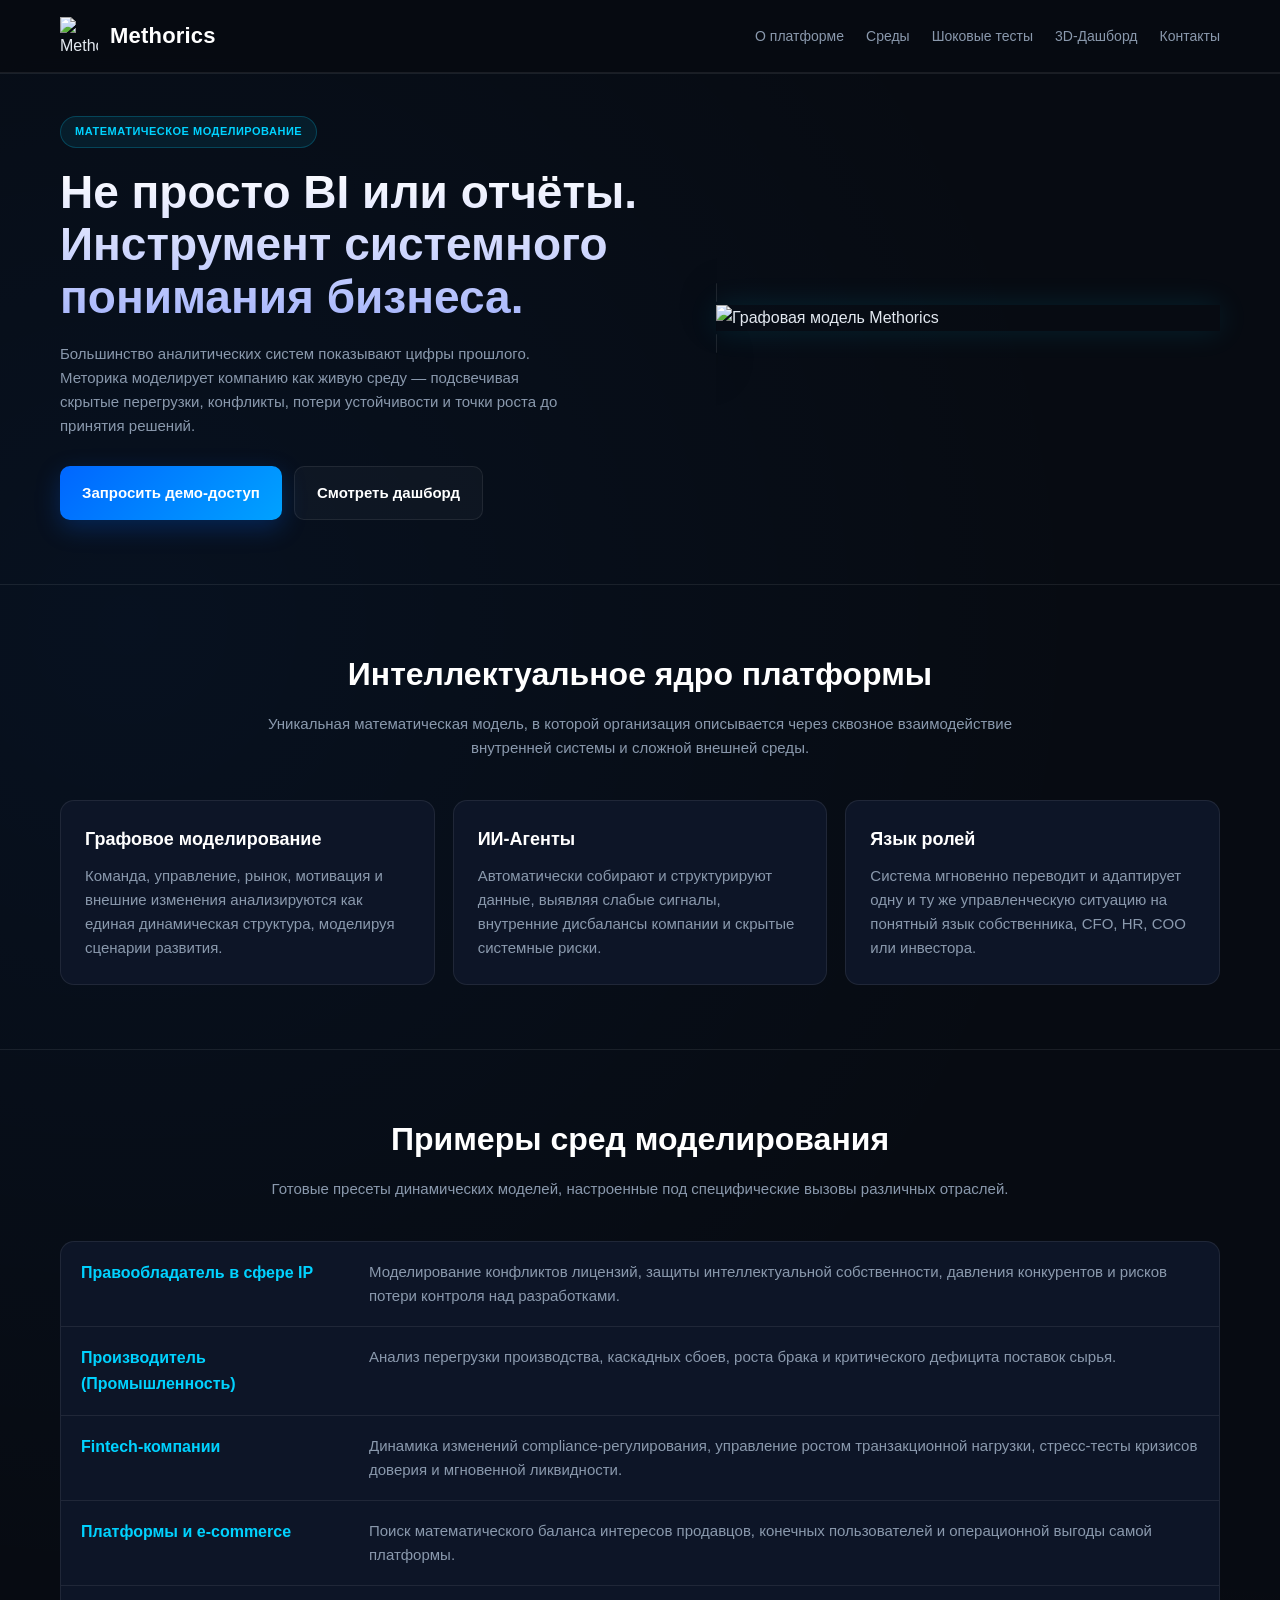
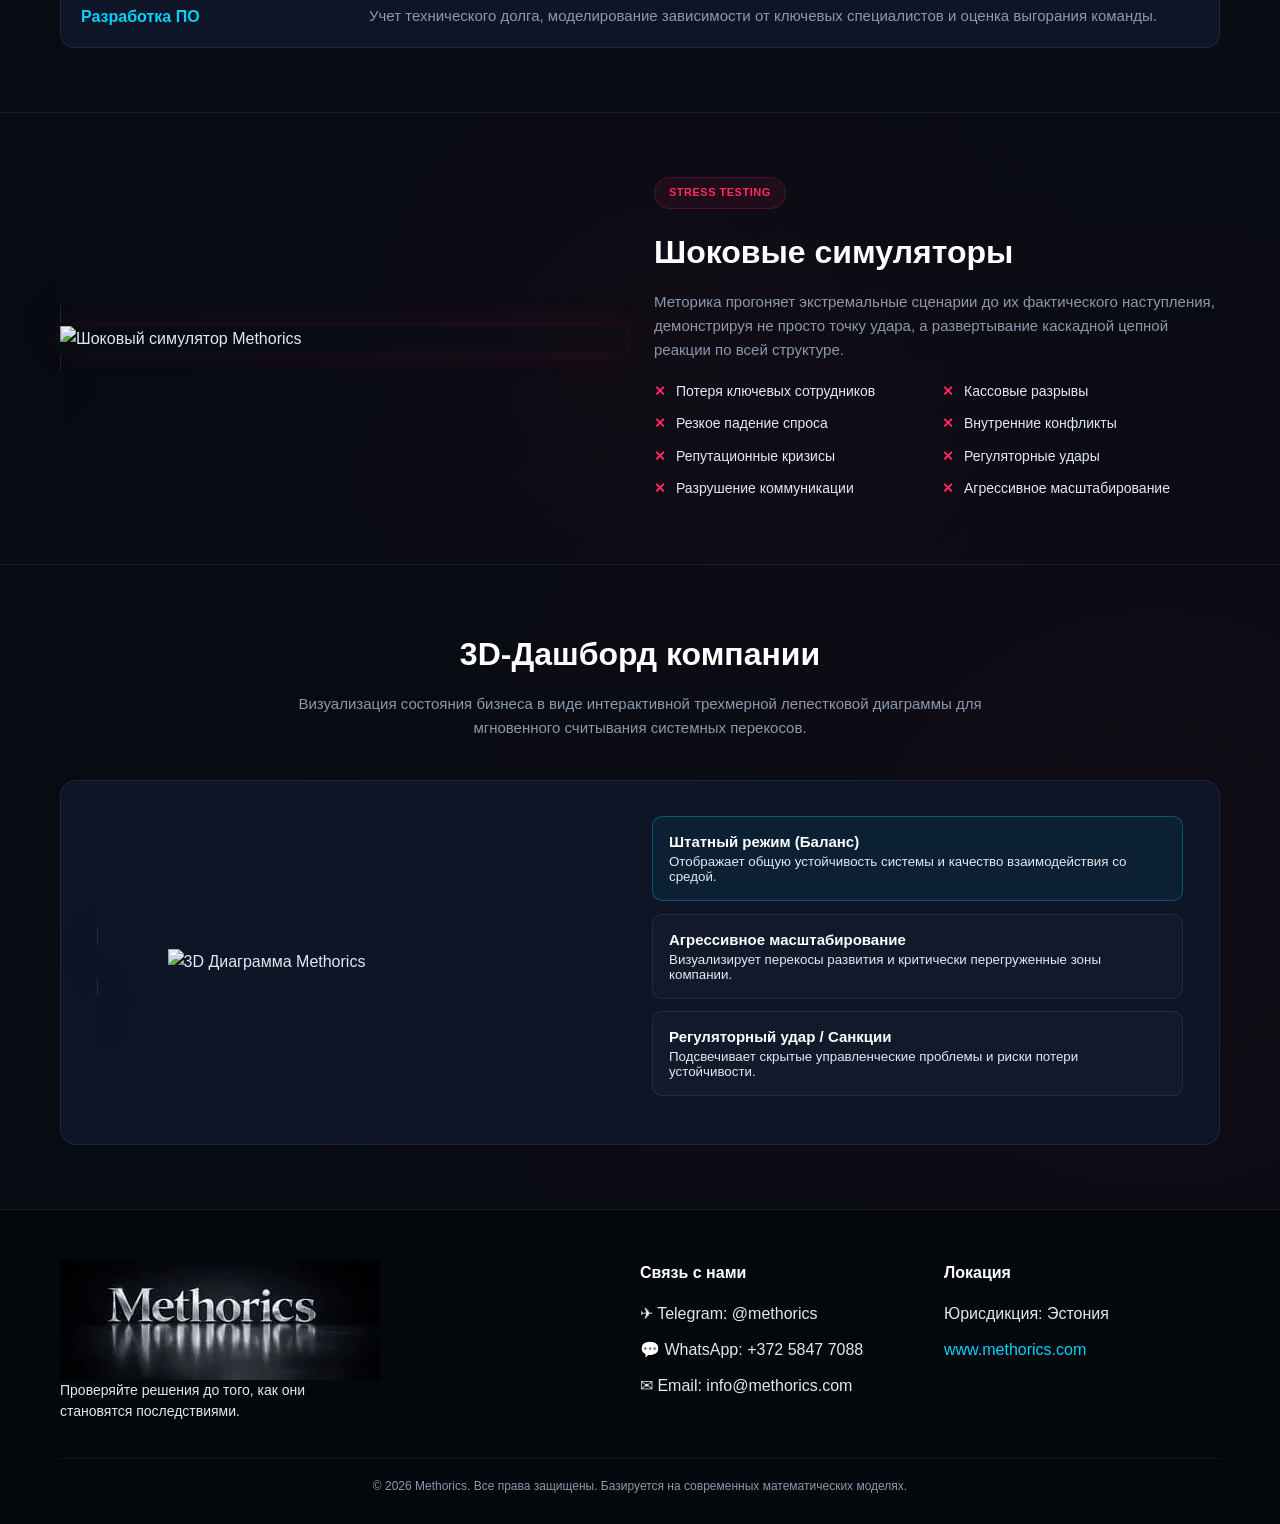
==== index.html @ 73145b95 "Update index.html" ====
<!DOCTYPE html>
<html lang="ru">
<head>
    <meta charset="UTF-8">
    <meta name="viewport" content="width=device-width, initial-scale=1.0">
    <title>Methorics — Система моделирования бизнеса и управленческой динамики</title>
    <meta name="description" content="Methorics — система моделирования бизнеса, шоковых сценариев и управленческой динамики.">
    <style>
        :root {
            --bg-dark: #070b12;
            --bg-card: #0d1527;
            --accent-blue: #00d2ff;
            --accent-blue-deep: #0066ff;
            --accent-red: #ff2a5f;
            --text-main: #e2e8f0;
            --text-muted: #8a99ad;
            --border-color: rgba(255, 255, 255, 0.08);
            --header-bg: rgba(7, 11, 18, 0.88);
            --shadow: 0 14px 40px rgba(0, 0, 0, 0.28);
            --font-family: Inter, -apple-system, BlinkMacSystemFont, "Segoe UI", Roboto, Arial, sans-serif;
        }

        * { box-sizing: border-box; margin: 0; padding: 0; }
        html { scroll-behavior: smooth; }
        body {
            font-family: var(--font-family);
            background:
                radial-gradient(circle at 10% 20%, rgba(0, 114, 255, 0.06) 0%, transparent 35%),
                radial-gradient(circle at 90% 80%, rgba(255, 42, 95, 0.04) 0%, transparent 35%),
                var(--bg-dark);
            color: var(--text-main);
            line-height: 1.6;
            overflow-x: hidden;
        }

        a { color: inherit; }
        img { display: block; max-width: 100%; height: auto; }

        .container {
            width: 100%;
            max-width: 1200px;
            margin: 0 auto;
            padding: 0 20px;
        }

        .skip-link {
            position: absolute;
            left: -999px;
            top: 12px;
            background: #fff;
            color: #000;
            padding: 10px 14px;
            border-radius: 8px;
            z-index: 9999;
        }
        .skip-link:focus { left: 12px; }

        header {
            position: sticky;
            top: 0;
            z-index: 200;
            background: var(--header-bg);
            backdrop-filter: blur(12px);
            border-bottom: 1px solid var(--border-color);
        }

        .header-inner {
            min-height: 72px;
            display: flex;
            align-items: center;
            justify-content: space-between;
            gap: 16px;
        }

        .brand {
            display: inline-flex;
            align-items: center;
            gap: 12px;
            text-decoration: none;
            min-width: 0;
        }

        .brand-logo {
            width: 38px;
            height: 38px;
            flex: 0 0 38px;
            object-fit: contain;
        }

        .brand-name {
            font-size: 22px;
            font-weight: 800;
            color: #fff;
            white-space: nowrap;
            letter-spacing: 0.2px;
        }

        .menu-toggle {
            display: none;
            width: 44px;
            height: 44px;
            border: 1px solid var(--border-color);
            border-radius: 10px;
            background: rgba(255,255,255,0.02);
            color: #fff;
            align-items: center;
            justify-content: center;
            cursor: pointer;
            flex: 0 0 auto;
        }

        .menu-toggle svg { width: 22px; height: 22px; }
        .menu-toggle .close-icon { display: none; }
        .menu-toggle[aria-expanded="true"] .menu-icon { display: none; }
        .menu-toggle[aria-expanded="true"] .close-icon { display: block; }

        nav.site-nav { display: flex; align-items: center; gap: 22px; }
        .site-nav a {
            text-decoration: none;
            color: var(--text-muted);
            font-size: 14px;
            font-weight: 500;
            transition: color .2s ease;
        }
        .site-nav a:hover,
        .site-nav a:focus-visible { color: var(--accent-blue); }

        .hero { padding: 42px 0 64px; }
        .grid-2 {
            display: flex;
            flex-direction: column;
            gap: 32px;
        }
        @media (min-width: 992px) {
            .grid-2 { flex-direction: row; align-items: center; gap: 40px; }
            .hero-text-cell { width: 55%; }
            .hero-image-cell { width: 45%; }
        }

        .badge {
            display: inline-flex;
            padding: 6px 14px;
            background: rgba(0, 210, 255, 0.08);
            border: 1px solid rgba(0, 210, 255, 0.22);
            color: var(--accent-blue);
            border-radius: 999px;
            font-size: 11px;
            font-weight: 700;
            text-transform: uppercase;
            letter-spacing: .5px;
            margin-bottom: 18px;
        }

        h1 {
            font-size: clamp(28px, 4vw, 46px);
            font-weight: 800;
            line-height: 1.15;
            margin-bottom: 18px;
            background: linear-gradient(180deg, #ffffff 0%, #a5b4fc 100%);
            -webkit-background-clip: text;
            -webkit-text-fill-color: transparent;
        }

        .hero p,
        .section-header p,
        .card p,
        .env-desc,
        .panel-text {
            color: var(--text-muted);
            font-size: 15px;
        }

        .hero p { margin-bottom: 28px; max-width: 60ch; }

        .cta-row { display: flex; flex-wrap: wrap; gap: 12px; }
        .btn {
            display: inline-flex;
            align-items: center;
            justify-content: center;
            padding: 14px 22px;
            border: none;
            border-radius: 10px;
            background: linear-gradient(135deg, var(--accent-blue-deep), #00a2ff);
            color: #fff;
            text-decoration: none;
            font-weight: 700;
            font-size: 15px;
            cursor: pointer;
            box-shadow: 0 8px 24px rgba(0, 102, 255, 0.25);
            transition: transform .2s ease, box-shadow .2s ease, opacity .2s ease;
        }
        .btn:hover { transform: translateY(-1px); box-shadow: 0 10px 28px rgba(0, 210, 255, 0.28); }
        .btn-secondary {
            background: rgba(255,255,255,0.03);
            border: 1px solid var(--border-color);
            box-shadow: none;
        }

        .img-shell {
            border: 1px solid var(--border-color);
            border-radius: 16px;
            overflow: hidden;
            background: rgba(255,255,255,0.02);
            box-shadow: var(--shadow);
        }

        .responsive-img { width: 100%; height: auto; object-fit: contain; }
        .glow-blue { box-shadow: 0 0 30px rgba(0, 210, 255, 0.12); }
        .glow-red { box-shadow: 0 0 30px rgba(255, 42, 95, 0.12); }

        section { padding: 64px 0; border-top: 1px solid var(--border-color); }

        .section-header {
            text-align: center;
            max-width: 760px;
            margin: 0 auto 40px;
        }
        .section-header h2 {
            font-size: clamp(24px, 2.5vw, 32px);
            font-weight: 800;
            margin-bottom: 12px;
            color: #fff;
        }

        .cards-grid {
            display: grid;
            grid-template-columns: 1fr;
            gap: 18px;
        }
        @media (min-width: 768px) {
            .cards-grid { grid-template-columns: repeat(3, 1fr); }
        }

        .card {
            background: var(--bg-card);
            border: 1px solid var(--border-color);
            border-radius: 14px;
            padding: 24px;
            transition: transform .2s ease, border-color .2s ease;
        }
        .card:hover { transform: translateY(-3px); border-color: rgba(0, 210, 255, 0.22); }
        .card h3 { font-size: 18px; margin-bottom: 10px; color: #fff; }

        .env-list { margin-top: 18px; background: var(--bg-card); border: 1px solid var(--border-color); border-radius: 14px; overflow: hidden; }
        .env-item {
            display: grid;
            gap: 8px;
            padding: 18px 20px;
            border-top: 1px solid var(--border-color);
        }
        .env-item:first-child { border-top: none; }
        @media (min-width: 768px) {
            .env-item { grid-template-columns: 280px 1fr; align-items: start; }
        }
        .env-title { font-weight: 800; color: var(--accent-blue); }

        .shock-section {
            background: radial-gradient(circle at 50% 50%, rgba(255, 42, 95, 0.03) 0%, transparent 70%);
        }
        .shock-grid {
            display: grid;
            grid-template-columns: 1fr;
            gap: 28px;
        }
        @media (min-width: 992px) {
            .shock-grid { grid-template-columns: 1fr 1fr; align-items: center; }
        }

        .shock-list {
            list-style: none;
            display: grid;
            grid-template-columns: 1fr;
            gap: 10px;
            margin-top: 18px;
        }
        @media (min-width: 480px) {
            .shock-list { grid-template-columns: 1fr 1fr; }
        }
        .shock-list li {
            position: relative;
            padding-left: 22px;
            color: var(--text-main);
            font-size: 14px;
        }
        .shock-list li::before {
            content: "✕";
            position: absolute;
            left: 0;
            top: 0;
            color: var(--accent-red);
            font-weight: 700;
        }

        .dashboard-container {
            display: grid;
            grid-template-columns: 1fr;
            gap: 24px;
            background: var(--bg-card);
            border: 1px solid var(--border-color);
            border-radius: 16px;
            padding: 24px;
        }
        @media (min-width: 992px) {
            .dashboard-container { grid-template-columns: 1fr 1fr; align-items: center; padding: 36px; }
        }

        .dash-visual img { max-width: 390px; margin: 0 auto; }

        .interactive-btn {
            width: 100%;
            display: block;
            text-align: left;
            background: rgba(255,255,255,0.02);
            border: 1px solid var(--border-color);
            padding: 16px;
            border-radius: 10px;
            color: var(--text-main);
            cursor: pointer;
            transition: background .2s ease, border-color .2s ease, transform .2s ease;
            margin-bottom: 12px;
        }
        .interactive-btn:hover,
        .interactive-btn.active {
            background: rgba(0, 210, 255, 0.06);
            border-color: rgba(0, 210, 255, 0.3);
            transform: translateY(-1px);
        }
        .interactive-btn h4 { color: #fff; font-size: 15px; margin-bottom: 4px; }

        footer {
            background: #04070c;
            border-top: 1px solid var(--border-color);
            padding: 50px 0 28px;
        }
        .footer-grid {
            display: grid;
            grid-template-columns: 1fr;
            gap: 28px;
        }
        @media (min-width: 768px) {
            .footer-grid { grid-template-columns: 2fr 1fr 1fr; }
        }

        .footer-logo {
            max-width: 180px;
            margin-bottom: 14px;
        }

        .contact-link {
            display: block;
            color: var(--text-main);
            text-decoration: none;
            margin-bottom: 10px;
        }
        .contact-link:hover { color: var(--accent-blue); }

        .footer-bottom {
            margin-top: 36px;
            padding-top: 18px;
            border-top: 1px solid rgba(255,255,255,0.06);
            text-align: center;
            color: var(--text-muted);
            font-size: 12px;
        }

        @media (max-width: 991px) {
            .menu-toggle { display: inline-flex; }

            nav.site-nav {
                position: fixed;
                inset: 73px 0 auto 0;
                display: grid;
                gap: 0;
                padding: 10px 20px 16px;
                background: rgba(7, 11, 18, 0.98);
                border-bottom: 1px solid var(--border-color);
                transform: translateY(-120%);
                opacity: 0;
                pointer-events: none;
                transition: transform .22s ease, opacity .22s ease;
            }

            nav.site-nav.open {
                transform: translateY(0);
                opacity: 1;
                pointer-events: auto;
            }

            .site-nav a {
                display: block;
                padding: 14px 0;
                border-bottom: 1px solid rgba(255,255,255,0.05);
            }

            .site-nav a:last-child { border-bottom: none; }
            .brand-name { font-size: 20px; }
        }

        @media (max-width: 480px) {
            .header-inner { min-height: 66px; }
            .brand-logo { width: 34px; height: 34px; flex-basis: 34px; }
            .brand-name { font-size: 18px; }
            .hero { padding-top: 32px; }
            .btn { width: 100%; }
        }

        @media (prefers-reduced-motion: reduce) {
            html { scroll-behavior: auto; }
            *, *::before, *::after { transition: none !important; animation: none !important; }
        }
    </style>
</head>
<body>
    <a class="skip-link" href="#main">Перейти к содержимому</a>

    <header>
        <div class="container header-inner">
            <a href="#" class="brand" aria-label="Methorics">
                <picture>
                    <source srcset="methorics_logo_icon.webp" type="image/webp">
                    <img
                        src="methorics_logo_icon.png"
                        alt="Methorics"
                        class="brand-logo"
                        width="38"
                        height="38"
                        loading="eager"
                        decoding="async"
                        onerror="this.onerror=null;this.src='methorics_logo_text.webp';"
                    >
                </picture>
                <span class="brand-name">Methorics</span>
            </a>

            <button
                type="button"
                class="menu-toggle"
                aria-label="Открыть меню"
                aria-controls="site-navigation"
                aria-expanded="false"
                id="menuToggle"
            >
                <svg class="menu-icon" viewBox="0 0 24 24" fill="none" aria-hidden="true">
                    <path d="M4 6h16M4 12h16M4 18h16" stroke="currentColor" stroke-width="2" stroke-linecap="round"/>
                </svg>
                <svg class="close-icon" viewBox="0 0 24 24" fill="none" aria-hidden="true">
                    <path d="M6 6l12 12M18 6L6 18" stroke="currentColor" stroke-width="2" stroke-linecap="round"/>
                </svg>
            </button>

            <nav class="site-nav" id="site-navigation">
                <a href="#about">О платформе</a>
                <a href="#environments">Среды</a>
                <a href="#shock">Шоковые тесты</a>
                <a href="#dashboard">3D-Дашборд</a>
                <a href="#contacts">Контакты</a>
            </nav>
        </div>
    </header>

    <main id="main">
        <section class="hero" id="about">
            <div class="container">
                <div class="grid-2">
                    <div class="hero-text-cell">
                        <div class="badge">Математическое моделирование</div>
                        <h1>Не просто BI или отчёты. Инструмент системного понимания бизнеса.</h1>
                        <p>Большинство аналитических систем показывают цифры прошлого. Меторика моделирует компанию как живую среду — подсвечивая скрытые перегрузки, конфликты, потери устойчивости и точки роста до принятия решений.</p>
                        <div class="cta-row">
                            <a href="#contacts" class="btn">Запросить демо-доступ</a>
                            <a href="#dashboard" class="btn btn-secondary">Смотреть дашборд</a>
                        </div>
                    </div>

                    <div class="hero-image-cell">
                        <picture class="img-shell">
                            <source srcset="methorics_network_graph.webp" type="image/webp">
                            <img
                                src="methorics_network_graph.png"
                                alt="Графовая модель Methorics"
                                class="responsive-img glow-blue"
                                loading="eager"
                                decoding="async"
                            >
                        </picture>
                    </div>
                </div>
            </div>
        </section>

        <section>
            <div class="container">
                <div class="section-header">
                    <h2>Интеллектуальное ядро платформы</h2>
                    <p>Уникальная математическая модель, в которой организация описывается через сквозное взаимодействие внутренней системы и сложной внешней среды.</p>
                </div>
                <div class="cards-grid">
                    <article class="card">
                        <h3>Графовое моделирование</h3>
                        <p>Команда, управление, рынок, мотивация и внешние изменения анализируются как единая динамическая структура, моделируя сценарии развития.</p>
                    </article>
                    <article class="card">
                        <h3>ИИ-Агенты</h3>
                        <p>Автоматически собирают и структурируют данные, выявляя слабые сигналы, внутренние дисбалансы компании и скрытые системные риски.</p>
                    </article>
                    <article class="card">
                        <h3>Язык ролей</h3>
                        <p>Система мгновенно переводит и адаптирует одну и ту же управленческую ситуацию на понятный язык собственника, CFO, HR, COO или инвестора.</p>
                    </article>
                </div>
            </div>
        </section>

        <section id="environments">
            <div class="container">
                <div class="section-header">
                    <h2>Примеры сред моделирования</h2>
                    <p>Готовые пресеты динамических моделей, настроенные под специфические вызовы различных отраслей.</p>
                </div>
                <div class="env-list">
                    <div class="env-item"><div class="env-title">Правообладатель в сфере IP</div><div class="env-desc">Моделирование конфликтов лицензий, защиты интеллектуальной собственности, давления конкурентов и рисков потери контроля над разработками.</div></div>
                    <div class="env-item"><div class="env-title">Производитель (Промышленность)</div><div class="env-desc">Анализ перегрузки производства, каскадных сбоев, роста брака и критического дефицита поставок сырья.</div></div>
                    <div class="env-item"><div class="env-title">Fintech-компании</div><div class="env-desc">Динамика изменений compliance-регулирования, управление ростом транзакционной нагрузки, стресс-тесты кризисов доверия и мгновенной ликвидности.</div></div>
                    <div class="env-item"><div class="env-title">Платформы и e-commerce</div><div class="env-desc">Поиск математического баланса интересов продавцов, конечных пользователей и операционной выгоды самой платформы.</div></div>
                    <div class="env-item"><div class="env-title">Разработка ПО</div><div class="env-desc">Учет технического долга, моделирование зависимости от ключевых специалистов и оценка выгорания команды.</div></div>
                </div>
            </div>
        </section>

        <section id="shock" class="shock-section">
            <div class="container">
                <div class="shock-grid">
                    <div class="shock-img">
                        <picture class="img-shell">
                            <source srcset="methorics_shock_simulator.webp" type="image/webp">
                            <img
                                src="methorics_shock_simulator.png"
                                alt="Шоковый симулятор Methorics"
                                class="responsive-img glow-red"
                                loading="lazy"
                                decoding="async"
                            >
                        </picture>
                    </div>
                    <div class="shock-text">
                        <span class="badge" style="background:rgba(255,42,95,0.08); border-color:rgba(255,42,95,0.2); color:var(--accent-red);">Stress Testing</span>
                        <h2 style="font-size: clamp(24px, 2.5vw, 32px); margin-bottom: 12px; color:#fff;">Шоковые симуляторы</h2>
                        <p class="panel-text">Меторика прогоняет экстремальные сценарии до их фактического наступления, демонстрируя не просто точку удара, а развертывание каскадной цепной реакции по всей структуре.</p>
                        <ul class="shock-list">
                            <li>Потеря ключевых сотрудников</li>
                            <li>Кассовые разрывы</li>
                            <li>Резкое падение спроса</li>
                            <li>Внутренние конфликты</li>
                            <li>Репутационные кризисы</li>
                            <li>Регуляторные удары</li>
                            <li>Разрушение коммуникации</li>
                            <li>Агрессивное масштабирование</li>
                        </ul>
                    </div>
                </div>
            </div>
        </section>

        <section id="dashboard">
            <div class="container">
                <div class="section-header">
                    <h2>3D-Дашборд компании</h2>
                    <p>Визуализация состояния бизнеса в виде интерактивной трехмерной лепестковой диаграммы для мгновенного считывания системных перекосов.</p>
                </div>

                <div class="dashboard-container">
                    <div class="dash-visual">
                        <picture class="img-shell">
                            <source srcset="methorics_3d_radar_normal.webp" type="image/webp">
                            <img
                                id="dashImage"
                                src="methorics_3d_radar_normal.png"
                                alt="3D Диаграмма Methorics"
                                class="responsive-img"
                                loading="lazy"
                                decoding="async"
                            >
                        </picture>
                    </div>

                    <div class="dash-controls">
                        <button type="button" class="interactive-btn active" data-state="normal">
                            <h4>Штатный режим (Баланс)</h4>
                            <p>Отображает общую устойчивость системы и качество взаимодействия со средой.</p>
                        </button>
                        <button type="button" class="interactive-btn" data-state="stress">
                            <h4>Агрессивное масштабирование</h4>
                            <p>Визуализирует перекосы развития и критически перегруженные зоны компании.</p>
                        </button>
                        <button type="button" class="interactive-btn" data-state="crisis">
                            <h4>Регуляторный удар / Санкции</h4>
                            <p>Подсвечивает скрытые управленческие проблемы и риски потери устойчивости.</p>
                        </button>
                    </div>
                </div>
            </div>
        </section>
    </main>

    <footer id="contacts">
        <div class="container">
            <div class="footer-grid">
                <div>
                    <picture class="footer-logo">
                        <source srcset="methorics_logo_text.webp" type="image/webp">
                        <img
                            src="methorics_logo_text.png"
                            alt="Methorics"
                            loading="lazy"
                            decoding="async"
                        >
                    </picture>
                    <p style="max-width: 320px; font-size: 14px; line-height: 1.5;">Проверяйте решения до того, как они становятся последствиями.</p>
                </div>
                <div>
                    <h4 style="color:#fff; margin-bottom: 16px; font-weight: 700;">Связь с нами</h4>
                    <a href="https://t.me/methorics" class="contact-link">✈ Telegram: @methorics</a>
                    <a href="https://wa.me/37258477088" class="contact-link">💬 WhatsApp: +372 5847 7088</a>
                    <a href="mailto:info@methorics.com" class="contact-link">✉ Email: info@methorics.com</a>
                </div>
                <div>
                    <h4 style="color:#fff; margin-bottom: 16px; font-weight: 700;">Локация</h4>
                    <p style="color: var(--text-main); margin-bottom: 10px;">Юрисдикция: Эстония</p>
                    <a href="https://methorics.com" class="contact-link" style="color: var(--accent-blue);">www.methorics.com</a>
                </div>
            </div>
            <div class="footer-bottom">
                &copy; 2026 Methorics. Все права защищены. Базируется на современных математических моделях.
            </div>
        </div>
    </footer>

    <script>
        const menuToggle = document.getElementById('menuToggle');
        const siteNav = document.getElementById('site-navigation');
        const navLinks = siteNav.querySelectorAll('a');
        const dashImage = document.getElementById('dashImage');

        function getFallbackPath(currentSrc) {
            if (currentSrc.includes('.webp')) return currentSrc.replace('.webp', '.png');
            if (currentSrc.includes('.png')) return currentSrc.replace('.png', '.jpg');
            return currentSrc;
        }

        function attachFallbacks() {
            document.querySelectorAll('img').forEach(img => {
                img.addEventListener('error', () => {
                    const next = getFallbackPath(img.src);
                    if (next !== img.src) img.src = next;
                }, { once: true });
            });
        }

        function setMenu(open) {
            menuToggle.setAttribute('aria-expanded', String(open));
            menuToggle.setAttribute('aria-label', open ? 'Закрыть меню' : 'Открыть меню');
            siteNav.classList.toggle('open', open);
        }

        menuToggle.addEventListener('click', () => {
            const open = menuToggle.getAttribute('aria-expanded') !== 'true';
            setMenu(open);
        });

        navLinks.forEach(link => {
            link.addEventListener('click', () => setMenu(false));
        });

        document.addEventListener('click', (e) => {
            if (!siteNav.contains(e.target) && !menuToggle.contains(e.target)) setMenu(false);
        });

        document.addEventListener('keydown', (e) => {
            if (e.key === 'Escape') setMenu(false);
        });

        document.querySelectorAll('.interactive-btn').forEach(btn => {
            btn.addEventListener('click', () => {
                document.querySelectorAll('.interactive-btn').forEach(x => x.classList.remove('active'));
                btn.classList.add('active');
                const state = btn.dataset.state;
                dashImage.src = `methorics_3d_radar_${state}.webp`;
            });
        });

        attachFallbacks();
    </script>
</body>
</html>
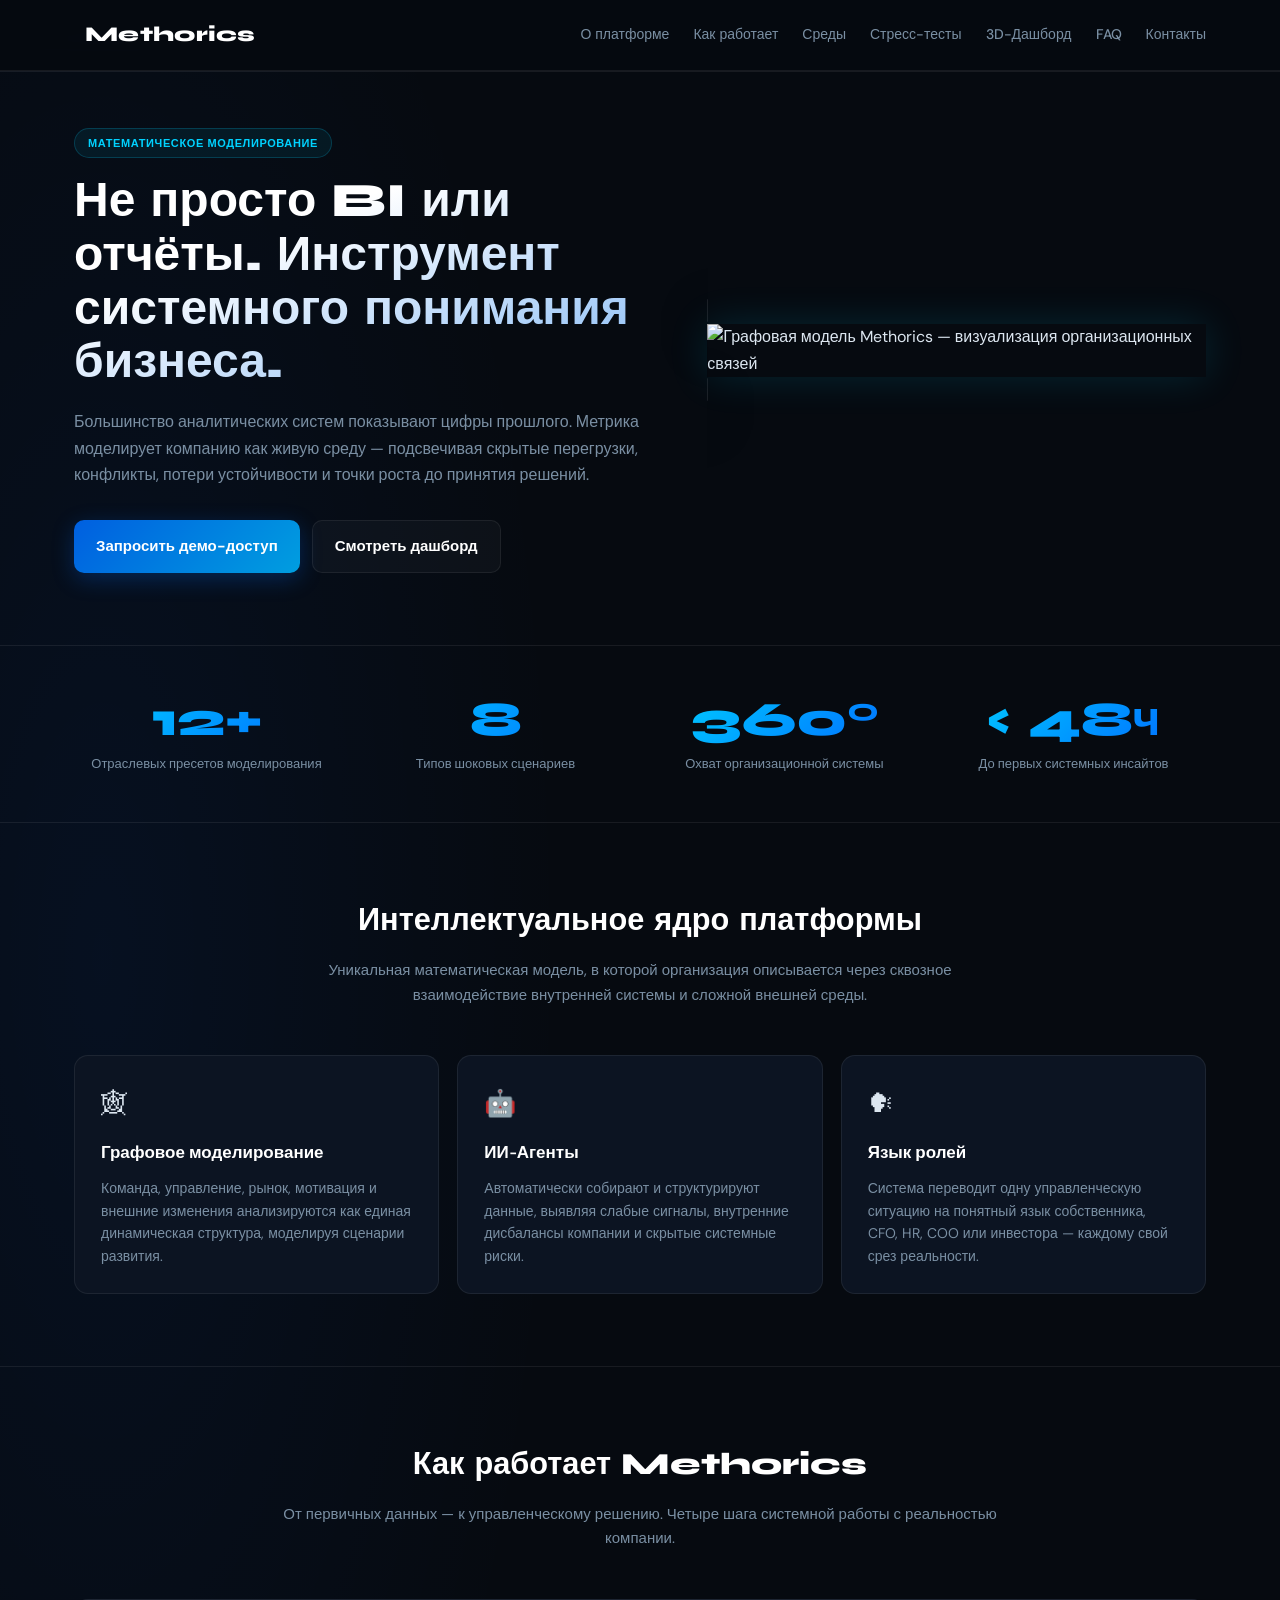
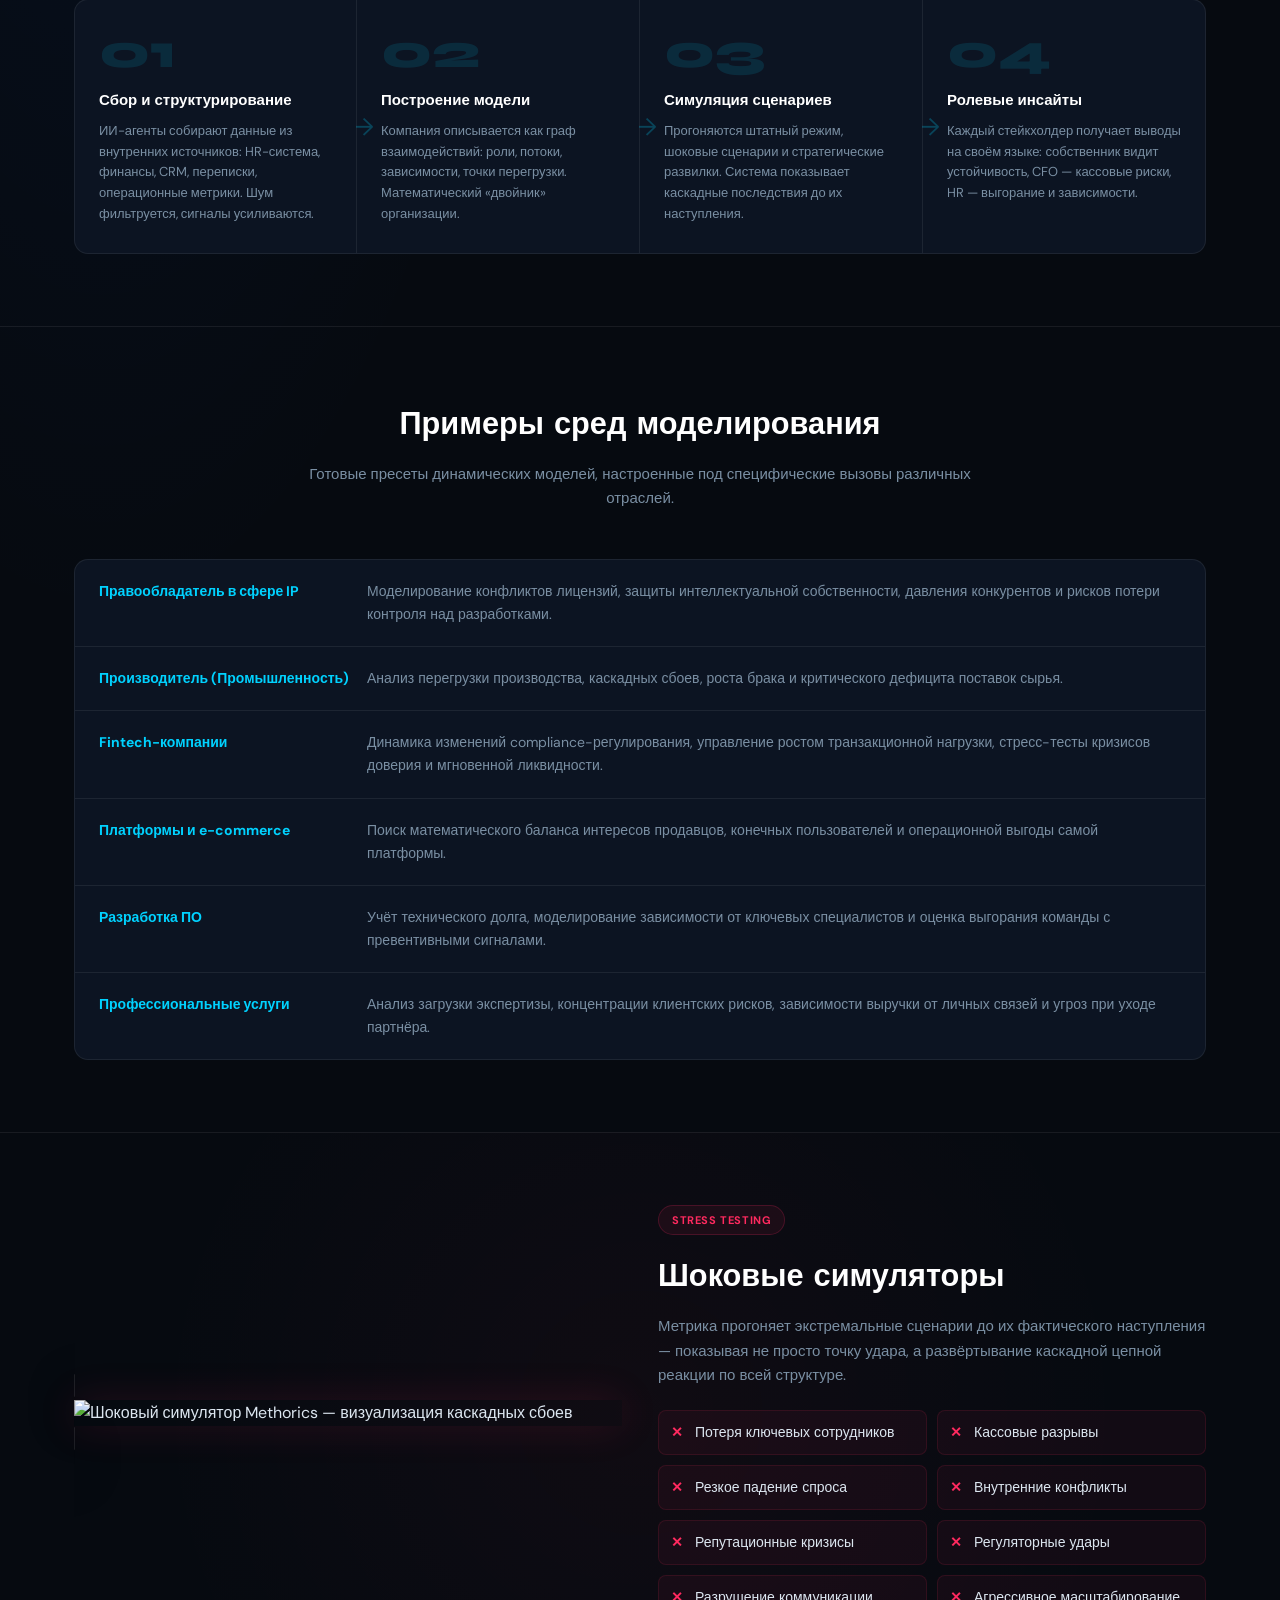
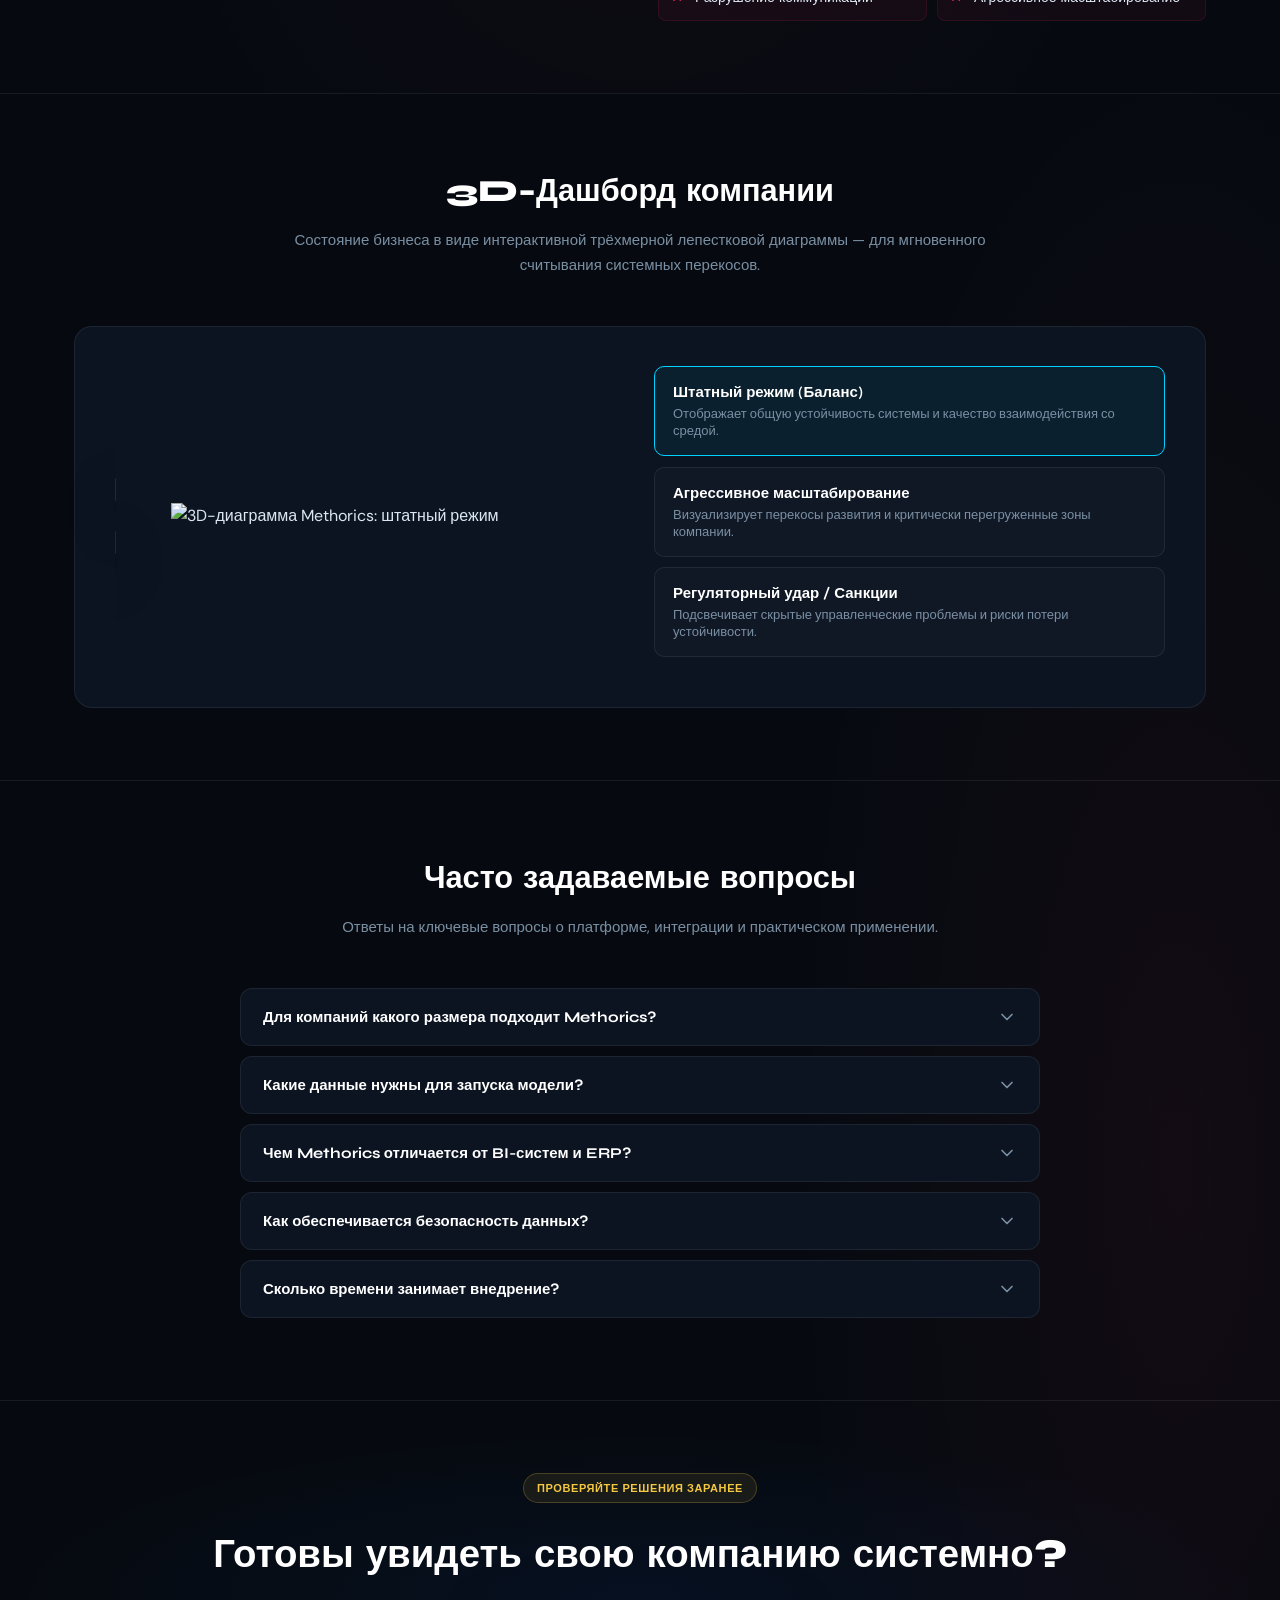
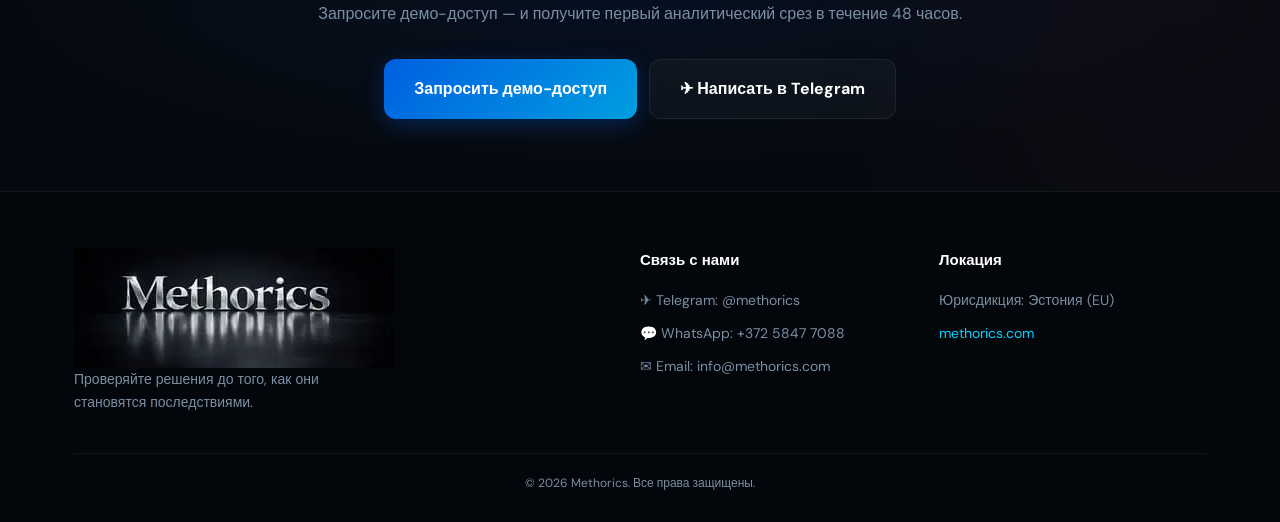
==== commit c86a51bd: "Update index.html" ====
--- a/index.html
+++ b/index.html
@@ -5,405 +5,421 @@
     <meta name="viewport" content="width=device-width, initial-scale=1.0">
     <title>Methorics — Система моделирования бизнеса и управленческой динамики</title>
     <meta name="description" content="Methorics — система моделирования бизнеса, шоковых сценариев и управленческой динамики.">
+    <link rel="preconnect" href="https://fonts.googleapis.com">
+    <link rel="preconnect" href="https://fonts.gstatic.com" crossorigin>
+    <link href="https://fonts.googleapis.com/css2?family=Syne:wght@700;800&family=DM+Sans:wght@400;500;700&display=swap" rel="stylesheet">
     <style>
         :root {
-            --bg-dark: #070b12;
-            --bg-card: #0d1527;
+            --bg-dark: #060a10;
+            --bg-card: #0c1422;
+            --bg-card-2: #0f1929;
             --accent-blue: #00d2ff;
-            --accent-blue-deep: #0066ff;
+            --accent-blue-deep: #005fe0;
             --accent-red: #ff2a5f;
-            --text-main: #e2e8f0;
-            --text-muted: #8a99ad;
-            --border-color: rgba(255, 255, 255, 0.08);
-            --header-bg: rgba(7, 11, 18, 0.88);
-            --shadow: 0 14px 40px rgba(0, 0, 0, 0.28);
-            --font-family: Inter, -apple-system, BlinkMacSystemFont, "Segoe UI", Roboto, Arial, sans-serif;
-        }
-
-        * { box-sizing: border-box; margin: 0; padding: 0; }
+            --accent-gold: #f5c842;
+            --text-main: #dce6f0;
+            --text-muted: #7a8fa3;
+            --border-color: rgba(255,255,255,0.07);
+            --header-bg: rgba(6,10,16,0.92);
+            --shadow: 0 18px 48px rgba(0,0,0,0.36);
+            --font-display: 'Syne', sans-serif;
+            --font-body: 'DM Sans', sans-serif;
+        }
+
+        *, *::before, *::after { box-sizing: border-box; margin: 0; padding: 0; }
         html { scroll-behavior: smooth; }
+
         body {
-            font-family: var(--font-family);
+            font-family: var(--font-body);
             background:
-                radial-gradient(circle at 10% 20%, rgba(0, 114, 255, 0.06) 0%, transparent 35%),
-                radial-gradient(circle at 90% 80%, rgba(255, 42, 95, 0.04) 0%, transparent 35%),
+                radial-gradient(ellipse 60% 40% at 8% 18%, rgba(0,100,255,0.07) 0%, transparent 60%),
+                radial-gradient(ellipse 50% 35% at 92% 82%, rgba(255,42,95,0.05) 0%, transparent 60%),
                 var(--bg-dark);
             color: var(--text-main);
-            line-height: 1.6;
+            line-height: 1.65;
             overflow-x: hidden;
         }
 
-        a { color: inherit; }
+        a { color: inherit; text-decoration: none; }
         img { display: block; max-width: 100%; height: auto; }
 
         .container {
             width: 100%;
-            max-width: 1200px;
+            max-width: 1180px;
             margin: 0 auto;
-            padding: 0 20px;
-        }
-
+            padding: 0 24px;
+        }
+
+        /* ── Skip link ── */
         .skip-link {
-            position: absolute;
-            left: -999px;
-            top: 12px;
-            background: #fff;
-            color: #000;
-            padding: 10px 14px;
-            border-radius: 8px;
-            z-index: 9999;
+            position: absolute; left: -999px; top: 12px;
+            background: #fff; color: #000; padding: 10px 14px;
+            border-radius: 8px; z-index: 9999;
         }
         .skip-link:focus { left: 12px; }
 
+        /* ── Header ── */
         header {
-            position: sticky;
-            top: 0;
-            z-index: 200;
+            position: sticky; top: 0; z-index: 200;
             background: var(--header-bg);
-            backdrop-filter: blur(12px);
+            backdrop-filter: blur(14px) saturate(140%);
             border-bottom: 1px solid var(--border-color);
         }
-
         .header-inner {
-            min-height: 72px;
-            display: flex;
-            align-items: center;
-            justify-content: space-between;
-            gap: 16px;
-        }
-
+            min-height: 70px;
+            display: flex; align-items: center; justify-content: space-between; gap: 16px;
+        }
         .brand {
-            display: inline-flex;
-            align-items: center;
-            gap: 12px;
-            text-decoration: none;
-            min-width: 0;
-        }
-
-        .brand-logo {
-            width: 38px;
-            height: 38px;
-            flex: 0 0 38px;
-            object-fit: contain;
-        }
-
+            display: inline-flex; align-items: center; gap: 11px;
+        }
+        .brand-logo { width: 36px; height: 36px; flex: 0 0 36px; object-fit: contain; }
         .brand-name {
-            font-size: 22px;
-            font-weight: 800;
-            color: #fff;
-            white-space: nowrap;
-            letter-spacing: 0.2px;
+            font-family: var(--font-display);
+            font-size: 21px; font-weight: 800; color: #fff;
+            white-space: nowrap; letter-spacing: 0.3px;
         }
 
         .menu-toggle {
-            display: none;
-            width: 44px;
-            height: 44px;
-            border: 1px solid var(--border-color);
-            border-radius: 10px;
-            background: rgba(255,255,255,0.02);
-            color: #fff;
-            align-items: center;
-            justify-content: center;
-            cursor: pointer;
-            flex: 0 0 auto;
-        }
-
+            display: none; width: 44px; height: 44px;
+            border: 1px solid var(--border-color); border-radius: 10px;
+            background: rgba(255,255,255,0.02); color: #fff;
+            align-items: center; justify-content: center;
+            cursor: pointer; flex: 0 0 auto;
+        }
         .menu-toggle svg { width: 22px; height: 22px; }
         .menu-toggle .close-icon { display: none; }
         .menu-toggle[aria-expanded="true"] .menu-icon { display: none; }
         .menu-toggle[aria-expanded="true"] .close-icon { display: block; }
 
-        nav.site-nav { display: flex; align-items: center; gap: 22px; }
+        nav.site-nav { display: flex; align-items: center; gap: 24px; }
         .site-nav a {
-            text-decoration: none;
-            color: var(--text-muted);
-            font-size: 14px;
-            font-weight: 500;
-            transition: color .2s ease;
-        }
-        .site-nav a:hover,
-        .site-nav a:focus-visible { color: var(--accent-blue); }
-
-        .hero { padding: 42px 0 64px; }
-        .grid-2 {
-            display: flex;
-            flex-direction: column;
-            gap: 32px;
-        }
+            color: var(--text-muted); font-size: 14px; font-weight: 500;
+            transition: color .18s;
+        }
+        .site-nav a:hover { color: var(--accent-blue); }
+
+        /* ── Badges ── */
+        .badge {
+            display: inline-flex; padding: 5px 13px;
+            background: rgba(0,210,255,0.07);
+            border: 1px solid rgba(0,210,255,0.2);
+            color: var(--accent-blue); border-radius: 999px;
+            font-size: 11px; font-weight: 700; text-transform: uppercase;
+            letter-spacing: .6px; margin-bottom: 16px;
+        }
+        .badge-red {
+            background: rgba(255,42,95,0.07);
+            border-color: rgba(255,42,95,0.2);
+            color: var(--accent-red);
+        }
+        .badge-gold {
+            background: rgba(245,200,66,0.08);
+            border-color: rgba(245,200,66,0.22);
+            color: var(--accent-gold);
+        }
+
+        /* ── Hero ── */
+        .hero { padding: 56px 0 72px; }
+        .grid-2 { display: flex; flex-direction: column; gap: 36px; }
         @media (min-width: 992px) {
-            .grid-2 { flex-direction: row; align-items: center; gap: 40px; }
-            .hero-text-cell { width: 55%; }
-            .hero-image-cell { width: 45%; }
-        }
-
-        .badge {
-            display: inline-flex;
-            padding: 6px 14px;
-            background: rgba(0, 210, 255, 0.08);
-            border: 1px solid rgba(0, 210, 255, 0.22);
-            color: var(--accent-blue);
-            border-radius: 999px;
-            font-size: 11px;
-            font-weight: 700;
-            text-transform: uppercase;
-            letter-spacing: .5px;
-            margin-bottom: 18px;
+            .grid-2 { flex-direction: row; align-items: center; gap: 48px; }
+            .hero-text-cell { width: 54%; }
+            .hero-image-cell { width: 46%; }
         }
 
         h1 {
-            font-size: clamp(28px, 4vw, 46px);
-            font-weight: 800;
-            line-height: 1.15;
-            margin-bottom: 18px;
-            background: linear-gradient(180deg, #ffffff 0%, #a5b4fc 100%);
-            -webkit-background-clip: text;
-            -webkit-text-fill-color: transparent;
-        }
-
-        .hero p,
-        .section-header p,
-        .card p,
-        .env-desc,
-        .panel-text {
-            color: var(--text-muted);
-            font-size: 15px;
-        }
-
-        .hero p { margin-bottom: 28px; max-width: 60ch; }
+            font-family: var(--font-display);
+            font-size: clamp(28px, 3.8vw, 48px);
+            font-weight: 800; line-height: 1.12; margin-bottom: 20px;
+            background: linear-gradient(160deg, #ffffff 30%, #7eb6f5 100%);
+            -webkit-background-clip: text; -webkit-text-fill-color: transparent;
+            background-clip: text;
+        }
+
+        .hero-lead {
+            color: var(--text-muted); font-size: 16px; margin-bottom: 32px; max-width: 58ch;
+        }
 
         .cta-row { display: flex; flex-wrap: wrap; gap: 12px; }
         .btn {
-            display: inline-flex;
-            align-items: center;
-            justify-content: center;
-            padding: 14px 22px;
-            border: none;
-            border-radius: 10px;
-            background: linear-gradient(135deg, var(--accent-blue-deep), #00a2ff);
-            color: #fff;
-            text-decoration: none;
-            font-weight: 700;
-            font-size: 15px;
+            display: inline-flex; align-items: center; justify-content: center; gap: 8px;
+            padding: 13px 22px; border: none; border-radius: 10px;
+            background: linear-gradient(135deg, var(--accent-blue-deep), #009ee0);
+            color: #fff; font-family: var(--font-body); font-weight: 700; font-size: 15px;
             cursor: pointer;
-            box-shadow: 0 8px 24px rgba(0, 102, 255, 0.25);
-            transition: transform .2s ease, box-shadow .2s ease, opacity .2s ease;
-        }
-        .btn:hover { transform: translateY(-1px); box-shadow: 0 10px 28px rgba(0, 210, 255, 0.28); }
+            box-shadow: 0 6px 22px rgba(0,95,224,0.3);
+            transition: transform .18s, box-shadow .18s;
+        }
+        .btn:hover { transform: translateY(-2px); box-shadow: 0 10px 30px rgba(0,180,255,0.3); }
         .btn-secondary {
             background: rgba(255,255,255,0.03);
             border: 1px solid var(--border-color);
             box-shadow: none;
         }
-
+        .btn-secondary:hover { border-color: rgba(0,210,255,0.3); }
+        .btn-lg { padding: 16px 30px; font-size: 16px; border-radius: 12px; }
+
+        /* ── Image shells ── */
         .img-shell {
-            border: 1px solid var(--border-color);
-            border-radius: 16px;
-            overflow: hidden;
-            background: rgba(255,255,255,0.02);
+            border: 1px solid var(--border-color); border-radius: 16px;
+            overflow: hidden; background: rgba(255,255,255,0.02);
             box-shadow: var(--shadow);
         }
-
         .responsive-img { width: 100%; height: auto; object-fit: contain; }
-        .glow-blue { box-shadow: 0 0 30px rgba(0, 210, 255, 0.12); }
-        .glow-red { box-shadow: 0 0 30px rgba(255, 42, 95, 0.12); }
-
-        section { padding: 64px 0; border-top: 1px solid var(--border-color); }
+        .glow-blue { box-shadow: 0 0 40px rgba(0,210,255,0.14); }
+        .glow-red  { box-shadow: 0 0 40px rgba(255,42,95,0.14); }
+
+        /* ── Sections ── */
+        section { padding: 72px 0; border-top: 1px solid var(--border-color); }
 
         .section-header {
-            text-align: center;
-            max-width: 760px;
-            margin: 0 auto 40px;
+            text-align: center; max-width: 720px; margin: 0 auto 48px;
         }
         .section-header h2 {
-            font-size: clamp(24px, 2.5vw, 32px);
-            font-weight: 800;
-            margin-bottom: 12px;
-            color: #fff;
-        }
-
+            font-family: var(--font-display);
+            font-size: clamp(22px, 2.4vw, 32px); font-weight: 800;
+            margin-bottom: 12px; color: #fff;
+        }
+        .section-header p { color: var(--text-muted); font-size: 15px; }
+
+        /* ── Core cards ── */
         .cards-grid {
-            display: grid;
-            grid-template-columns: 1fr;
-            gap: 18px;
-        }
+            display: grid; grid-template-columns: 1fr; gap: 18px;
+        }
+        @media (min-width: 768px) { .cards-grid { grid-template-columns: repeat(3, 1fr); } }
+
+        .card {
+            background: var(--bg-card); border: 1px solid var(--border-color);
+            border-radius: 14px; padding: 26px;
+            transition: transform .2s, border-color .2s;
+        }
+        .card:hover { transform: translateY(-3px); border-color: rgba(0,210,255,0.2); }
+        .card-icon { font-size: 26px; margin-bottom: 14px; }
+        .card h3 { font-family: var(--font-display); font-size: 17px; margin-bottom: 10px; color: #fff; }
+        .card p { color: var(--text-muted); font-size: 14px; line-height: 1.6; }
+
+        /* ── Stats ── */
+        .stats-band {
+            border-top: 1px solid var(--border-color);
+            padding: 48px 0;
+        }
+        .stats-grid {
+            display: grid; grid-template-columns: repeat(2, 1fr); gap: 24px;
+        }
+        @media (min-width: 768px) { .stats-grid { grid-template-columns: repeat(4, 1fr); } }
+        .stat-item { text-align: center; }
+        .stat-num {
+            font-family: var(--font-display);
+            font-size: clamp(32px, 4vw, 48px); font-weight: 800;
+            background: linear-gradient(135deg, #00d2ff, #0066ff);
+            -webkit-background-clip: text; -webkit-text-fill-color: transparent;
+            background-clip: text;
+            line-height: 1.1; margin-bottom: 6px;
+        }
+        .stat-label { color: var(--text-muted); font-size: 13px; font-weight: 500; }
+
+        /* ── How it works ── */
+        .steps-grid {
+            display: grid; grid-template-columns: 1fr; gap: 0;
+            counter-reset: steps;
+        }
+        @media (min-width: 768px) { .steps-grid { grid-template-columns: repeat(4, 1fr); gap: 0; } }
+
+        .step {
+            position: relative; padding: 28px 24px;
+            background: var(--bg-card); border: 1px solid var(--border-color);
+            border-radius: 0;
+        }
+        .step:first-child { border-radius: 14px 14px 0 0; }
+        .step:last-child { border-radius: 0 0 14px 14px; }
         @media (min-width: 768px) {
-            .cards-grid { grid-template-columns: repeat(3, 1fr); }
-        }
-
-        .card {
-            background: var(--bg-card);
-            border: 1px solid var(--border-color);
-            border-radius: 14px;
-            padding: 24px;
-            transition: transform .2s ease, border-color .2s ease;
-        }
-        .card:hover { transform: translateY(-3px); border-color: rgba(0, 210, 255, 0.22); }
-        .card h3 { font-size: 18px; margin-bottom: 10px; color: #fff; }
-
-        .env-list { margin-top: 18px; background: var(--bg-card); border: 1px solid var(--border-color); border-radius: 14px; overflow: hidden; }
+            .step:first-child { border-radius: 14px 0 0 14px; }
+            .step:last-child  { border-radius: 0 14px 14px 0; }
+            .step + .step { border-left: none; }
+        }
+        .step-num {
+            font-family: var(--font-display);
+            font-size: 48px; font-weight: 800; line-height: 1;
+            color: rgba(0,210,255,0.12); margin-bottom: 12px;
+        }
+        .step h3 {
+            font-family: var(--font-display); font-size: 15px; font-weight: 700;
+            color: #fff; margin-bottom: 8px;
+        }
+        .step p { color: var(--text-muted); font-size: 13px; line-height: 1.6; }
+
+        /* ── Connector arrows ── */
+        @media (min-width: 768px) {
+            .step::after {
+                content: '→';
+                position: absolute; right: -18px; top: 50%;
+                transform: translateY(-50%);
+                color: rgba(0,210,255,0.25); font-size: 24px; z-index: 1;
+            }
+            .step:last-child::after { display: none; }
+        }
+
+        /* ── Environments ── */
+        .env-list {
+            margin-top: 18px; background: var(--bg-card);
+            border: 1px solid var(--border-color); border-radius: 14px; overflow: hidden;
+        }
         .env-item {
-            display: grid;
-            gap: 8px;
-            padding: 18px 20px;
+            display: grid; gap: 8px; padding: 20px 24px;
             border-top: 1px solid var(--border-color);
+            transition: background .18s;
         }
         .env-item:first-child { border-top: none; }
+        .env-item:hover { background: rgba(0,210,255,0.03); }
         @media (min-width: 768px) {
-            .env-item { grid-template-columns: 280px 1fr; align-items: start; }
-        }
-        .env-title { font-weight: 800; color: var(--accent-blue); }
-
+            .env-item { grid-template-columns: 260px 1fr; align-items: start; }
+        }
+        .env-title { font-weight: 700; color: var(--accent-blue); font-size: 14px; }
+        .env-desc  { color: var(--text-muted); font-size: 14px; }
+
+        /* ── Shock ── */
         .shock-section {
-            background: radial-gradient(circle at 50% 50%, rgba(255, 42, 95, 0.03) 0%, transparent 70%);
+            background: radial-gradient(circle at 50% 50%, rgba(255,42,95,0.04) 0%, transparent 70%);
         }
         .shock-grid {
-            display: grid;
-            grid-template-columns: 1fr;
-            gap: 28px;
+            display: grid; grid-template-columns: 1fr; gap: 36px;
         }
         @media (min-width: 992px) {
             .shock-grid { grid-template-columns: 1fr 1fr; align-items: center; }
         }
-
         .shock-list {
-            list-style: none;
-            display: grid;
-            grid-template-columns: 1fr;
-            gap: 10px;
-            margin-top: 18px;
-        }
-        @media (min-width: 480px) {
-            .shock-list { grid-template-columns: 1fr 1fr; }
-        }
+            list-style: none; display: grid;
+            grid-template-columns: 1fr; gap: 10px; margin-top: 22px;
+        }
+        @media (min-width: 480px) { .shock-list { grid-template-columns: 1fr 1fr; } }
         .shock-list li {
-            position: relative;
-            padding-left: 22px;
-            color: var(--text-main);
-            font-size: 14px;
+            position: relative; padding: 10px 12px 10px 36px;
+            background: rgba(255,42,95,0.05);
+            border: 1px solid rgba(255,42,95,0.12);
+            border-radius: 8px;
+            color: var(--text-main); font-size: 14px; font-weight: 500;
         }
         .shock-list li::before {
-            content: "✕";
-            position: absolute;
-            left: 0;
-            top: 0;
-            color: var(--accent-red);
-            font-weight: 700;
-        }
-
+            content: "✕"; position: absolute; left: 12px; top: 10px;
+            color: var(--accent-red); font-weight: 800;
+        }
+
+        /* ── Dashboard ── */
         .dashboard-container {
-            display: grid;
-            grid-template-columns: 1fr;
-            gap: 24px;
-            background: var(--bg-card);
-            border: 1px solid var(--border-color);
-            border-radius: 16px;
-            padding: 24px;
+            display: grid; grid-template-columns: 1fr; gap: 28px;
+            background: var(--bg-card); border: 1px solid var(--border-color);
+            border-radius: 18px; padding: 28px;
         }
         @media (min-width: 992px) {
-            .dashboard-container { grid-template-columns: 1fr 1fr; align-items: center; padding: 36px; }
-        }
-
-        .dash-visual img { max-width: 390px; margin: 0 auto; }
+            .dashboard-container { grid-template-columns: 1fr 1fr; align-items: center; padding: 40px; }
+        }
+        .dash-visual img { max-width: 400px; margin: 0 auto; }
 
         .interactive-btn {
-            width: 100%;
-            display: block;
-            text-align: left;
-            background: rgba(255,255,255,0.02);
-            border: 1px solid var(--border-color);
-            padding: 16px;
-            border-radius: 10px;
-            color: var(--text-main);
-            cursor: pointer;
-            transition: background .2s ease, border-color .2s ease, transform .2s ease;
-            margin-bottom: 12px;
+            width: 100%; display: block; text-align: left;
+            background: rgba(255,255,255,0.02); border: 1px solid var(--border-color);
+            padding: 16px 18px; border-radius: 10px; color: var(--text-main);
+            cursor: pointer; font-family: var(--font-body);
+            transition: background .18s, border-color .18s, transform .18s;
+            margin-bottom: 10px;
         }
         .interactive-btn:hover,
         .interactive-btn.active {
-            background: rgba(0, 210, 255, 0.06);
-            border-color: rgba(0, 210, 255, 0.3);
+            background: rgba(0,210,255,0.06); border-color: rgba(0,210,255,0.28);
             transform: translateY(-1px);
         }
-        .interactive-btn h4 { color: #fff; font-size: 15px; margin-bottom: 4px; }
-
+        .interactive-btn[aria-pressed="true"] { border-color: var(--accent-blue); }
+        .interactive-btn h4 {
+            font-family: var(--font-display); color: #fff; font-size: 15px; margin-bottom: 4px;
+        }
+        .interactive-btn p { color: var(--text-muted); font-size: 13px; }
+
+        /* ── FAQ ── */
+        .faq-list { max-width: 800px; margin: 0 auto; }
+        .faq-item {
+            border: 1px solid var(--border-color); border-radius: 12px;
+            background: var(--bg-card); margin-bottom: 10px; overflow: hidden;
+        }
+        .faq-q {
+            width: 100%; display: flex; align-items: center; justify-content: space-between;
+            gap: 16px; padding: 18px 22px; background: none; border: none;
+            color: #fff; font-family: var(--font-display); font-size: 15px; font-weight: 700;
+            cursor: pointer; text-align: left;
+            transition: color .18s;
+        }
+        .faq-q:hover { color: var(--accent-blue); }
+        .faq-arrow {
+            flex: 0 0 20px; width: 20px; height: 20px;
+            color: var(--text-muted); transition: transform .25s;
+        }
+        .faq-item.open .faq-arrow { transform: rotate(180deg); color: var(--accent-blue); }
+        .faq-body {
+            max-height: 0; overflow: hidden; transition: max-height .3s ease, padding .3s ease;
+        }
+        .faq-item.open .faq-body { max-height: 400px; }
+        .faq-body-inner {
+            padding: 0 22px 20px;
+            color: var(--text-muted); font-size: 14px; line-height: 1.7;
+        }
+
+        /* ── Final CTA ── */
+        .cta-section {
+            text-align: center;
+            background: radial-gradient(ellipse 70% 60% at 50% 50%, rgba(0,100,255,0.07) 0%, transparent 70%);
+        }
+        .cta-section h2 {
+            font-family: var(--font-display);
+            font-size: clamp(26px, 3vw, 40px); font-weight: 800; color: #fff;
+            margin-bottom: 14px;
+        }
+        .cta-section p { color: var(--text-muted); font-size: 16px; margin-bottom: 32px; }
+
+        /* ── Footer ── */
         footer {
-            background: #04070c;
+            background: #03060b;
             border-top: 1px solid var(--border-color);
-            padding: 50px 0 28px;
+            padding: 56px 0 28px;
         }
         .footer-grid {
-            display: grid;
-            grid-template-columns: 1fr;
-            gap: 28px;
-        }
-        @media (min-width: 768px) {
-            .footer-grid { grid-template-columns: 2fr 1fr 1fr; }
-        }
-
-        .footer-logo {
-            max-width: 180px;
-            margin-bottom: 14px;
-        }
-
+            display: grid; grid-template-columns: 1fr; gap: 32px;
+        }
+        @media (min-width: 768px) { .footer-grid { grid-template-columns: 2fr 1fr 1fr; } }
+        .footer-logo { max-width: 170px; margin-bottom: 14px; }
+        .footer-h { color: #fff; margin-bottom: 16px; font-family: var(--font-display); font-weight: 700; font-size: 15px; }
         .contact-link {
-            display: block;
-            color: var(--text-main);
-            text-decoration: none;
-            margin-bottom: 10px;
+            display: block; color: var(--text-muted); margin-bottom: 10px; font-size: 14px;
+            transition: color .18s;
         }
         .contact-link:hover { color: var(--accent-blue); }
-
         .footer-bottom {
-            margin-top: 36px;
-            padding-top: 18px;
-            border-top: 1px solid rgba(255,255,255,0.06);
-            text-align: center;
-            color: var(--text-muted);
-            font-size: 12px;
-        }
-
+            margin-top: 40px; padding-top: 20px;
+            border-top: 1px solid rgba(255,255,255,0.05);
+            text-align: center; color: var(--text-muted); font-size: 12px;
+        }
+
+        /* ── Responsive ── */
         @media (max-width: 991px) {
             .menu-toggle { display: inline-flex; }
-
             nav.site-nav {
-                position: fixed;
-                inset: 73px 0 auto 0;
-                display: grid;
-                gap: 0;
-                padding: 10px 20px 16px;
-                background: rgba(7, 11, 18, 0.98);
+                position: fixed; inset: 70px 0 auto 0;
+                display: flex; flex-direction: column; align-items: stretch;
+                padding: 8px 20px 16px;
+                background: rgba(6,10,16,0.98);
                 border-bottom: 1px solid var(--border-color);
-                transform: translateY(-120%);
-                opacity: 0;
-                pointer-events: none;
+                transform: translateY(-130%); opacity: 0; pointer-events: none;
                 transition: transform .22s ease, opacity .22s ease;
             }
-
-            nav.site-nav.open {
-                transform: translateY(0);
-                opacity: 1;
-                pointer-events: auto;
-            }
-
+            nav.site-nav.open { transform: translateY(0); opacity: 1; pointer-events: auto; }
             .site-nav a {
-                display: block;
-                padding: 14px 0;
+                display: block; padding: 13px 0;
                 border-bottom: 1px solid rgba(255,255,255,0.05);
             }
-
             .site-nav a:last-child { border-bottom: none; }
-            .brand-name { font-size: 20px; }
-        }
-
+        }
         @media (max-width: 480px) {
-            .header-inner { min-height: 66px; }
-            .brand-logo { width: 34px; height: 34px; flex-basis: 34px; }
-            .brand-name { font-size: 18px; }
-            .hero { padding-top: 32px; }
             .btn { width: 100%; }
-        }
-
+            .hero { padding-top: 36px; }
+        }
         @media (prefers-reduced-motion: reduce) {
             html { scroll-behavior: auto; }
             *, *::before, *::after { transition: none !important; animation: none !important; }
@@ -415,31 +431,18 @@
 
     <header>
         <div class="container header-inner">
-            <a href="#" class="brand" aria-label="Methorics">
+            <a href="#" class="brand" aria-label="Methorics — на главную">
                 <picture>
                     <source srcset="methorics_logo_icon.webp" type="image/webp">
-                    <img
-                        src="methorics_logo_icon.png"
-                        alt="Methorics"
-                        class="brand-logo"
-                        width="38"
-                        height="38"
-                        loading="eager"
-                        decoding="async"
-                        onerror="this.onerror=null;this.src='methorics_logo_text.webp';"
-                    >
+                    <img src="methorics_logo_icon.png" alt="" class="brand-logo"
+                         width="36" height="36" loading="eager" decoding="async"
+                         onerror="this.style.display='none'">
                 </picture>
                 <span class="brand-name">Methorics</span>
             </a>
 
-            <button
-                type="button"
-                class="menu-toggle"
-                aria-label="Открыть меню"
-                aria-controls="site-navigation"
-                aria-expanded="false"
-                id="menuToggle"
-            >
+            <button type="button" class="menu-toggle" id="menuToggle"
+                    aria-label="Открыть меню" aria-controls="site-navigation" aria-expanded="false">
                 <svg class="menu-icon" viewBox="0 0 24 24" fill="none" aria-hidden="true">
                     <path d="M4 6h16M4 12h16M4 18h16" stroke="currentColor" stroke-width="2" stroke-linecap="round"/>
                 </svg>
@@ -448,105 +451,180 @@
                 </svg>
             </button>
 
-            <nav class="site-nav" id="site-navigation">
+            <nav class="site-nav" id="site-navigation" aria-label="Основная навигация">
                 <a href="#about">О платформе</a>
+                <a href="#how">Как работает</a>
                 <a href="#environments">Среды</a>
-                <a href="#shock">Шоковые тесты</a>
+                <a href="#shock">Стресс-тесты</a>
                 <a href="#dashboard">3D-Дашборд</a>
+                <a href="#faq">FAQ</a>
                 <a href="#contacts">Контакты</a>
             </nav>
         </div>
     </header>
 
     <main id="main">
-        <section class="hero" id="about">
+
+        <!-- ── HERO ── -->
+        <section class="hero" id="about" aria-labelledby="hero-h1">
             <div class="container">
                 <div class="grid-2">
                     <div class="hero-text-cell">
                         <div class="badge">Математическое моделирование</div>
-                        <h1>Не просто BI или отчёты. Инструмент системного понимания бизнеса.</h1>
-                        <p>Большинство аналитических систем показывают цифры прошлого. Меторика моделирует компанию как живую среду — подсвечивая скрытые перегрузки, конфликты, потери устойчивости и точки роста до принятия решений.</p>
+                        <h1 id="hero-h1">Не просто BI или отчёты. Инструмент системного понимания бизнеса.</h1>
+                        <p class="hero-lead">Большинство аналитических систем показывают цифры прошлого. Метрика моделирует компанию как живую среду — подсвечивая скрытые перегрузки, конфликты, потери устойчивости и точки роста до принятия решений.</p>
                         <div class="cta-row">
                             <a href="#contacts" class="btn">Запросить демо-доступ</a>
                             <a href="#dashboard" class="btn btn-secondary">Смотреть дашборд</a>
                         </div>
                     </div>
-
                     <div class="hero-image-cell">
                         <picture class="img-shell">
                             <source srcset="methorics_network_graph.webp" type="image/webp">
-                            <img
-                                src="methorics_network_graph.png"
-                                alt="Графовая модель Methorics"
-                                class="responsive-img glow-blue"
-                                loading="eager"
-                                decoding="async"
-                            >
+                            <img src="methorics_network_graph.png" alt="Графовая модель Methorics — визуализация организационных связей"
+                                 class="responsive-img glow-blue" loading="eager" decoding="async">
                         </picture>
                     </div>
                 </div>
             </div>
         </section>
 
-        <section>
+        <!-- ── STATS ── -->
+        <div class="stats-band">
+            <div class="container">
+                <div class="stats-grid">
+                    <div class="stat-item">
+                        <div class="stat-num">12+</div>
+                        <div class="stat-label">Отраслевых пресетов моделирования</div>
+                    </div>
+                    <div class="stat-item">
+                        <div class="stat-num">8</div>
+                        <div class="stat-label">Типов шоковых сценариев</div>
+                    </div>
+                    <div class="stat-item">
+                        <div class="stat-num">360°</div>
+                        <div class="stat-label">Охват организационной системы</div>
+                    </div>
+                    <div class="stat-item">
+                        <div class="stat-num">&lt; 48ч</div>
+                        <div class="stat-label">До первых системных инсайтов</div>
+                    </div>
+                </div>
+            </div>
+        </div>
+
+        <!-- ── CORE ── -->
+        <section aria-labelledby="core-h2">
             <div class="container">
                 <div class="section-header">
-                    <h2>Интеллектуальное ядро платформы</h2>
+                    <h2 id="core-h2">Интеллектуальное ядро платформы</h2>
                     <p>Уникальная математическая модель, в которой организация описывается через сквозное взаимодействие внутренней системы и сложной внешней среды.</p>
                 </div>
                 <div class="cards-grid">
                     <article class="card">
+                        <div class="card-icon">🕸</div>
                         <h3>Графовое моделирование</h3>
                         <p>Команда, управление, рынок, мотивация и внешние изменения анализируются как единая динамическая структура, моделируя сценарии развития.</p>
                     </article>
                     <article class="card">
+                        <div class="card-icon">🤖</div>
                         <h3>ИИ-Агенты</h3>
                         <p>Автоматически собирают и структурируют данные, выявляя слабые сигналы, внутренние дисбалансы компании и скрытые системные риски.</p>
                     </article>
                     <article class="card">
+                        <div class="card-icon">🗣</div>
                         <h3>Язык ролей</h3>
-                        <p>Система мгновенно переводит и адаптирует одну и ту же управленческую ситуацию на понятный язык собственника, CFO, HR, COO или инвестора.</p>
+                        <p>Система переводит одну управленческую ситуацию на понятный язык собственника, CFO, HR, COO или инвестора — каждому свой срез реальности.</p>
                     </article>
                 </div>
             </div>
         </section>
 
-        <section id="environments">
+        <!-- ── HOW IT WORKS ── -->
+        <section id="how" aria-labelledby="how-h2">
             <div class="container">
                 <div class="section-header">
-                    <h2>Примеры сред моделирования</h2>
+                    <h2 id="how-h2">Как работает Methorics</h2>
+                    <p>От первичных данных — к управленческому решению. Четыре шага системной работы с реальностью компании.</p>
+                </div>
+                <div class="steps-grid" role="list">
+                    <div class="step" role="listitem">
+                        <div class="step-num">01</div>
+                        <h3>Сбор и структурирование</h3>
+                        <p>ИИ-агенты собирают данные из внутренних источников: HR-система, финансы, CRM, переписки, операционные метрики. Шум фильтруется, сигналы усиливаются.</p>
+                    </div>
+                    <div class="step" role="listitem">
+                        <div class="step-num">02</div>
+                        <h3>Построение модели</h3>
+                        <p>Компания описывается как граф взаимодействий: роли, потоки, зависимости, точки перегрузки. Математический «двойник» организации.</p>
+                    </div>
+                    <div class="step" role="listitem">
+                        <div class="step-num">03</div>
+                        <h3>Симуляция сценариев</h3>
+                        <p>Прогоняются штатный режим, шоковые сценарии и стратегические развилки. Система показывает каскадные последствия до их наступления.</p>
+                    </div>
+                    <div class="step" role="listitem">
+                        <div class="step-num">04</div>
+                        <h3>Ролевые инсайты</h3>
+                        <p>Каждый стейкхолдер получает выводы на своём языке: собственник видит устойчивость, CFO — кассовые риски, HR — выгорание и зависимости.</p>
+                    </div>
+                </div>
+            </div>
+        </section>
+
+        <!-- ── ENVIRONMENTS ── -->
+        <section id="environments" aria-labelledby="env-h2">
+            <div class="container">
+                <div class="section-header">
+                    <h2 id="env-h2">Примеры сред моделирования</h2>
                     <p>Готовые пресеты динамических моделей, настроенные под специфические вызовы различных отраслей.</p>
                 </div>
-                <div class="env-list">
-                    <div class="env-item"><div class="env-title">Правообладатель в сфере IP</div><div class="env-desc">Моделирование конфликтов лицензий, защиты интеллектуальной собственности, давления конкурентов и рисков потери контроля над разработками.</div></div>
-                    <div class="env-item"><div class="env-title">Производитель (Промышленность)</div><div class="env-desc">Анализ перегрузки производства, каскадных сбоев, роста брака и критического дефицита поставок сырья.</div></div>
-                    <div class="env-item"><div class="env-title">Fintech-компании</div><div class="env-desc">Динамика изменений compliance-регулирования, управление ростом транзакционной нагрузки, стресс-тесты кризисов доверия и мгновенной ликвидности.</div></div>
-                    <div class="env-item"><div class="env-title">Платформы и e-commerce</div><div class="env-desc">Поиск математического баланса интересов продавцов, конечных пользователей и операционной выгоды самой платформы.</div></div>
-                    <div class="env-item"><div class="env-title">Разработка ПО</div><div class="env-desc">Учет технического долга, моделирование зависимости от ключевых специалистов и оценка выгорания команды.</div></div>
+                <div class="env-list" role="list">
+                    <div class="env-item" role="listitem">
+                        <div class="env-title">Правообладатель в сфере IP</div>
+                        <div class="env-desc">Моделирование конфликтов лицензий, защиты интеллектуальной собственности, давления конкурентов и рисков потери контроля над разработками.</div>
+                    </div>
+                    <div class="env-item" role="listitem">
+                        <div class="env-title">Производитель (Промышленность)</div>
+                        <div class="env-desc">Анализ перегрузки производства, каскадных сбоев, роста брака и критического дефицита поставок сырья.</div>
+                    </div>
+                    <div class="env-item" role="listitem">
+                        <div class="env-title">Fintech-компании</div>
+                        <div class="env-desc">Динамика изменений compliance-регулирования, управление ростом транзакционной нагрузки, стресс-тесты кризисов доверия и мгновенной ликвидности.</div>
+                    </div>
+                    <div class="env-item" role="listitem">
+                        <div class="env-title">Платформы и e-commerce</div>
+                        <div class="env-desc">Поиск математического баланса интересов продавцов, конечных пользователей и операционной выгоды самой платформы.</div>
+                    </div>
+                    <div class="env-item" role="listitem">
+                        <div class="env-title">Разработка ПО</div>
+                        <div class="env-desc">Учёт технического долга, моделирование зависимости от ключевых специалистов и оценка выгорания команды с превентивными сигналами.</div>
+                    </div>
+                    <div class="env-item" role="listitem">
+                        <div class="env-title">Профессиональные услуги</div>
+                        <div class="env-desc">Анализ загрузки экспертизы, концентрации клиентских рисков, зависимости выручки от личных связей и угроз при уходе партнёра.</div>
+                    </div>
                 </div>
             </div>
         </section>
 
-        <section id="shock" class="shock-section">
+        <!-- ── SHOCK ── -->
+        <section id="shock" class="shock-section" aria-labelledby="shock-h2">
             <div class="container">
                 <div class="shock-grid">
                     <div class="shock-img">
                         <picture class="img-shell">
                             <source srcset="methorics_shock_simulator.webp" type="image/webp">
-                            <img
-                                src="methorics_shock_simulator.png"
-                                alt="Шоковый симулятор Methorics"
-                                class="responsive-img glow-red"
-                                loading="lazy"
-                                decoding="async"
-                            >
+                            <img src="methorics_shock_simulator.png"
+                                 alt="Шоковый симулятор Methorics — визуализация каскадных сбоев"
+                                 class="responsive-img glow-red" loading="lazy" decoding="async">
                         </picture>
                     </div>
                     <div class="shock-text">
-                        <span class="badge" style="background:rgba(255,42,95,0.08); border-color:rgba(255,42,95,0.2); color:var(--accent-red);">Stress Testing</span>
-                        <h2 style="font-size: clamp(24px, 2.5vw, 32px); margin-bottom: 12px; color:#fff;">Шоковые симуляторы</h2>
-                        <p class="panel-text">Меторика прогоняет экстремальные сценарии до их фактического наступления, демонстрируя не просто точку удара, а развертывание каскадной цепной реакции по всей структуре.</p>
-                        <ul class="shock-list">
+                        <span class="badge badge-red">Stress Testing</span>
+                        <h2 id="shock-h2" style="font-family:var(--font-display);font-size:clamp(22px,2.4vw,32px);margin-bottom:12px;color:#fff;font-weight:800;">Шоковые симуляторы</h2>
+                        <p style="color:var(--text-muted);font-size:15px;">Метрика прогоняет экстремальные сценарии до их фактического наступления — показывая не просто точку удара, а развёртывание каскадной цепной реакции по всей структуре.</p>
+                        <ul class="shock-list" aria-label="Типы шоковых сценариев">
                             <li>Потеря ключевых сотрудников</li>
                             <li>Кассовые разрывы</li>
                             <li>Резкое падение спроса</li>
@@ -561,38 +639,33 @@
             </div>
         </section>
 
-        <section id="dashboard">
+        <!-- ── DASHBOARD ── -->
+        <section id="dashboard" aria-labelledby="dash-h2">
             <div class="container">
                 <div class="section-header">
-                    <h2>3D-Дашборд компании</h2>
-                    <p>Визуализация состояния бизнеса в виде интерактивной трехмерной лепестковой диаграммы для мгновенного считывания системных перекосов.</p>
-                </div>
-
+                    <h2 id="dash-h2">3D-Дашборд компании</h2>
+                    <p>Состояние бизнеса в виде интерактивной трёхмерной лепестковой диаграммы — для мгновенного считывания системных перекосов.</p>
+                </div>
                 <div class="dashboard-container">
                     <div class="dash-visual">
                         <picture class="img-shell">
-                            <source srcset="methorics_3d_radar_normal.webp" type="image/webp">
-                            <img
-                                id="dashImage"
-                                src="methorics_3d_radar_normal.png"
-                                alt="3D Диаграмма Methorics"
-                                class="responsive-img"
-                                loading="lazy"
-                                decoding="async"
-                            >
+                            <source id="dashSourceWebp" srcset="methorics_3d_radar_normal.webp" type="image/webp">
+                            <img id="dashImage"
+                                 src="methorics_3d_radar_normal.png"
+                                 alt="3D-диаграмма Methorics: штатный режим"
+                                 class="responsive-img" loading="lazy" decoding="async">
                         </picture>
                     </div>
-
-                    <div class="dash-controls">
-                        <button type="button" class="interactive-btn active" data-state="normal">
+                    <div class="dash-controls" role="group" aria-label="Выбор режима дашборда">
+                        <button type="button" class="interactive-btn active" data-state="normal" aria-pressed="true">
                             <h4>Штатный режим (Баланс)</h4>
                             <p>Отображает общую устойчивость системы и качество взаимодействия со средой.</p>
                         </button>
-                        <button type="button" class="interactive-btn" data-state="stress">
+                        <button type="button" class="interactive-btn" data-state="stress" aria-pressed="false">
                             <h4>Агрессивное масштабирование</h4>
                             <p>Визуализирует перекосы развития и критически перегруженные зоны компании.</p>
                         </button>
-                        <button type="button" class="interactive-btn" data-state="crisis">
+                        <button type="button" class="interactive-btn" data-state="crisis" aria-pressed="false">
                             <h4>Регуляторный удар / Санкции</h4>
                             <p>Подсвечивает скрытые управленческие проблемы и риски потери устойчивости.</p>
                         </button>
@@ -600,95 +673,214 @@
                 </div>
             </div>
         </section>
+
+        <!-- ── FAQ ── -->
+        <section id="faq" aria-labelledby="faq-h2">
+            <div class="container">
+                <div class="section-header">
+                    <h2 id="faq-h2">Часто задаваемые вопросы</h2>
+                    <p>Ответы на ключевые вопросы о платформе, интеграции и практическом применении.</p>
+                </div>
+                <div class="faq-list" role="list">
+
+                    <div class="faq-item" role="listitem">
+                        <button type="button" class="faq-q" aria-expanded="false">
+                            Для компаний какого размера подходит Methorics?
+                            <svg class="faq-arrow" viewBox="0 0 24 24" fill="none" aria-hidden="true">
+                                <path d="M6 9l6 6 6-6" stroke="currentColor" stroke-width="2" stroke-linecap="round" stroke-linejoin="round"/>
+                            </svg>
+                        </button>
+                        <div class="faq-body" hidden>
+                            <div class="faq-body-inner">
+                                Methorics оптимально работает для компаний от 20 до нескольких тысяч сотрудников. Ключевой критерий — наличие управленческой иерархии, множественных ролей и нетривиальных зависимостей между подразделениями. Стартапам на ранней стадии платформа также полезна для моделирования сценариев роста и выявления ключевых зависимостей уже на этапе построения команды.
+                            </div>
+                        </div>
+                    </div>
+
+                    <div class="faq-item" role="listitem">
+                        <button type="button" class="faq-q" aria-expanded="false">
+                            Какие данные нужны для запуска модели?
+                            <svg class="faq-arrow" viewBox="0 0 24 24" fill="none" aria-hidden="true">
+                                <path d="M6 9l6 6 6-6" stroke="currentColor" stroke-width="2" stroke-linecap="round" stroke-linejoin="round"/>
+                            </svg>
+                        </button>
+                        <div class="faq-body" hidden>
+                            <div class="faq-body-inner">
+                                Базовый запуск возможен на основе оргструктуры, описания ключевых процессов и агрегированных финансовых показателей. Для глубокого анализа ИИ-агенты могут подключаться к CRM, HRM, ERP и другим корпоративным системам. Платформа работает как с богатыми данными, так и с ограниченным набором — адаптируя точность модели к доступному объёму информации.
+                            </div>
+                        </div>
+                    </div>
+
+                    <div class="faq-item" role="listitem">
+                        <button type="button" class="faq-q" aria-expanded="false">
+                            Чем Methorics отличается от BI-систем и ERP?
+                            <svg class="faq-arrow" viewBox="0 0 24 24" fill="none" aria-hidden="true">
+                                <path d="M6 9l6 6 6-6" stroke="currentColor" stroke-width="2" stroke-linecap="round" stroke-linejoin="round"/>
+                            </svg>
+                        </button>
+                        <div class="faq-body" hidden>
+                            <div class="faq-body-inner">
+                                BI и ERP работают с данными прошлого: они фиксируют, что произошло, и визуализируют это. Methorics — форвардная система: она строит динамическую модель компании и симулирует, что произойдёт при тех или иных решениях или внешних воздействиях. Это принципиально иной класс инструмента — не дескриптивная аналитика, а предиктивное и нормативное моделирование.
+                            </div>
+                        </div>
+                    </div>
+
+                    <div class="faq-item" role="listitem">
+                        <button type="button" class="faq-q" aria-expanded="false">
+                            Как обеспечивается безопасность данных?
+                            <svg class="faq-arrow" viewBox="0 0 24 24" fill="none" aria-hidden="true">
+                                <path d="M6 9l6 6 6-6" stroke="currentColor" stroke-width="2" stroke-linecap="round" stroke-linejoin="round"/>
+                            </svg>
+                        </button>
+                        <div class="faq-body" hidden>
+                            <div class="faq-body-inner">
+                                Платформа развёрнута под юрисдикцией Эстонии (EU), что обеспечивает соответствие GDPR. Данные клиента изолированы в выделенном тенанте. Возможна on-premise установка для компаний с жёсткими требованиями к локализации данных. Все коммуникации шифруются, доступ ограничен по ролям.
+                            </div>
+                        </div>
+                    </div>
+
+                    <div class="faq-item" role="listitem">
+                        <button type="button" class="faq-q" aria-expanded="false">
+                            Сколько времени занимает внедрение?
+                            <svg class="faq-arrow" viewBox="0 0 24 24" fill="none" aria-hidden="true">
+                                <path d="M6 9l6 6 6-6" stroke="currentColor" stroke-width="2" stroke-linecap="round" stroke-linejoin="round"/>
+                            </svg>
+                        </button>
+                        <div class="faq-body" hidden>
+                            <div class="faq-body-inner">
+                                Первые результаты доступны в течение 48 часов после предоставления базового набора данных. Полное внедрение с интеграцией корпоративных систем и настройкой отраслевых пресетов занимает от двух до четырёх недель. Команда Methorics сопровождает весь процесс onboarding'а.
+                            </div>
+                        </div>
+                    </div>
+
+                </div>
+            </div>
+        </section>
+
+        <!-- ── CTA FINAL ── -->
+        <section class="cta-section" aria-labelledby="cta-final-h2">
+            <div class="container">
+                <div class="badge badge-gold" style="margin: 0 auto 20px;">Проверяйте решения заранее</div>
+                <h2 id="cta-final-h2">Готовы увидеть свою компанию системно?</h2>
+                <p>Запросите демо-доступ — и получите первый аналитический срез в течение 48 часов.</p>
+                <div class="cta-row" style="justify-content:center;">
+                    <a href="#contacts" class="btn btn-lg">Запросить демо-доступ</a>
+                    <a href="https://t.me/methorics" class="btn btn-secondary btn-lg" target="_blank" rel="noopener">✈ Написать в Telegram</a>
+                </div>
+            </div>
+        </section>
+
     </main>
 
+    <!-- ── FOOTER ── -->
     <footer id="contacts">
         <div class="container">
             <div class="footer-grid">
                 <div>
                     <picture class="footer-logo">
                         <source srcset="methorics_logo_text.webp" type="image/webp">
-                        <img
-                            src="methorics_logo_text.png"
-                            alt="Methorics"
-                            loading="lazy"
-                            decoding="async"
-                        >
+                        <img src="methorics_logo_text.png" alt="Methorics" loading="lazy" decoding="async">
                     </picture>
-                    <p style="max-width: 320px; font-size: 14px; line-height: 1.5;">Проверяйте решения до того, как они становятся последствиями.</p>
+                    <p style="max-width:300px;font-size:14px;line-height:1.6;color:var(--text-muted);">Проверяйте решения до того, как они становятся последствиями.</p>
                 </div>
                 <div>
-                    <h4 style="color:#fff; margin-bottom: 16px; font-weight: 700;">Связь с нами</h4>
+                    <p class="footer-h">Связь с нами</p>
                     <a href="https://t.me/methorics" class="contact-link">✈ Telegram: @methorics</a>
                     <a href="https://wa.me/37258477088" class="contact-link">💬 WhatsApp: +372 5847 7088</a>
                     <a href="mailto:info@methorics.com" class="contact-link">✉ Email: info@methorics.com</a>
                 </div>
                 <div>
-                    <h4 style="color:#fff; margin-bottom: 16px; font-weight: 700;">Локация</h4>
-                    <p style="color: var(--text-main); margin-bottom: 10px;">Юрисдикция: Эстония</p>
-                    <a href="https://methorics.com" class="contact-link" style="color: var(--accent-blue);">www.methorics.com</a>
+                    <p class="footer-h">Локация</p>
+                    <p style="color:var(--text-muted);margin-bottom:10px;font-size:14px;">Юрисдикция: Эстония (EU)</p>
+                    <a href="https://methorics.com" class="contact-link" style="color:var(--accent-blue);">methorics.com</a>
                 </div>
             </div>
             <div class="footer-bottom">
-                &copy; 2026 Methorics. Все права защищены. Базируется на современных математических моделях.
+                &copy; 2026 Methorics. Все права защищены.
             </div>
         </div>
     </footer>
 
     <script>
+        /* ── Mobile menu ── */
         const menuToggle = document.getElementById('menuToggle');
-        const siteNav = document.getElementById('site-navigation');
-        const navLinks = siteNav.querySelectorAll('a');
-        const dashImage = document.getElementById('dashImage');
-
-        function getFallbackPath(currentSrc) {
-            if (currentSrc.includes('.webp')) return currentSrc.replace('.webp', '.png');
-            if (currentSrc.includes('.png')) return currentSrc.replace('.png', '.jpg');
-            return currentSrc;
-        }
-
-        function attachFallbacks() {
-            document.querySelectorAll('img').forEach(img => {
-                img.addEventListener('error', () => {
-                    const next = getFallbackPath(img.src);
-                    if (next !== img.src) img.src = next;
-                }, { once: true });
-            });
-        }
+        const siteNav    = document.getElementById('site-navigation');
 
         function setMenu(open) {
             menuToggle.setAttribute('aria-expanded', String(open));
             menuToggle.setAttribute('aria-label', open ? 'Закрыть меню' : 'Открыть меню');
             siteNav.classList.toggle('open', open);
         }
-
-        menuToggle.addEventListener('click', () => {
-            const open = menuToggle.getAttribute('aria-expanded') !== 'true';
-            setMenu(open);
-        });
-
-        navLinks.forEach(link => {
-            link.addEventListener('click', () => setMenu(false));
-        });
-
-        document.addEventListener('click', (e) => {
+        menuToggle.addEventListener('click', () => setMenu(menuToggle.getAttribute('aria-expanded') !== 'true'));
+        siteNav.querySelectorAll('a').forEach(l => l.addEventListener('click', () => setMenu(false)));
+        document.addEventListener('click', e => {
             if (!siteNav.contains(e.target) && !menuToggle.contains(e.target)) setMenu(false);
         });
-
-        document.addEventListener('keydown', (e) => {
-            if (e.key === 'Escape') setMenu(false);
-        });
-
-        document.querySelectorAll('.interactive-btn').forEach(btn => {
+        document.addEventListener('keydown', e => { if (e.key === 'Escape') setMenu(false); });
+
+        /* ── Dashboard switcher (fixed: works with both webp source and img src) ── */
+        const dashImage      = document.getElementById('dashImage');
+        const dashSourceWebp = document.getElementById('dashSourceWebp');
+        const dashBtns       = document.querySelectorAll('.interactive-btn');
+
+        const IMG_MAP = {
+            normal: { png: 'methorics_3d_radar_normal.png', webp: 'methorics_3d_radar_normal.webp', alt: '3D-диаграмма Methorics: штатный режим' },
+            stress: { png: 'methorics_3d_radar_stress.png', webp: 'methorics_3d_radar_stress.webp', alt: '3D-диаграмма Methorics: агрессивное масштабирование' },
+            crisis: { png: 'methorics_3d_radar_crisis.png', webp: 'methorics_3d_radar_crisis.webp', alt: '3D-диаграмма Methorics: регуляторный удар' },
+        };
+
+        dashBtns.forEach(btn => {
             btn.addEventListener('click', () => {
-                document.querySelectorAll('.interactive-btn').forEach(x => x.classList.remove('active'));
+                const state = btn.dataset.state;
+                const map   = IMG_MAP[state];
+                if (!map) return;
+
+                dashBtns.forEach(b => {
+                    b.classList.remove('active');
+                    b.setAttribute('aria-pressed', 'false');
+                });
                 btn.classList.add('active');
-                const state = btn.dataset.state;
-                dashImage.src = `methorics_3d_radar_${state}.webp`;
+                btn.setAttribute('aria-pressed', 'true');
+
+                /* Update <source> and <img> so both WebP and PNG paths stay in sync */
+                if (dashSourceWebp) dashSourceWebp.srcset = map.webp;
+                dashImage.src = map.png;
+                dashImage.alt = map.alt;
             });
         });
 
-        attachFallbacks();
+        /* ── Image fallback ── */
+        document.querySelectorAll('img').forEach(img => {
+            img.addEventListener('error', function onErr() {
+                const src = img.src;
+                if (src.endsWith('.webp')) { img.src = src.replace('.webp', '.png'); return; }
+                if (src.endsWith('.png'))  { img.src = src.replace('.png', '.jpg'); }
+            }, { once: true });
+        });
+
+        /* ── FAQ accordion ── */
+        document.querySelectorAll('.faq-q').forEach(btn => {
+            btn.addEventListener('click', () => {
+                const item = btn.closest('.faq-item');
+                const body = item.querySelector('.faq-body');
+                const open = item.classList.contains('open');
+
+                /* Close all */
+                document.querySelectorAll('.faq-item').forEach(i => {
+                    i.classList.remove('open');
+                    i.querySelector('.faq-q').setAttribute('aria-expanded', 'false');
+                    const b = i.querySelector('.faq-body');
+                    b.setAttribute('hidden', '');
+                });
+
+                /* Open clicked if it was closed */
+                if (!open) {
+                    item.classList.add('open');
+                    btn.setAttribute('aria-expanded', 'true');
+                    body.removeAttribute('hidden');
+                }
+            });
+        });
     </script>
 </body>
 </html>
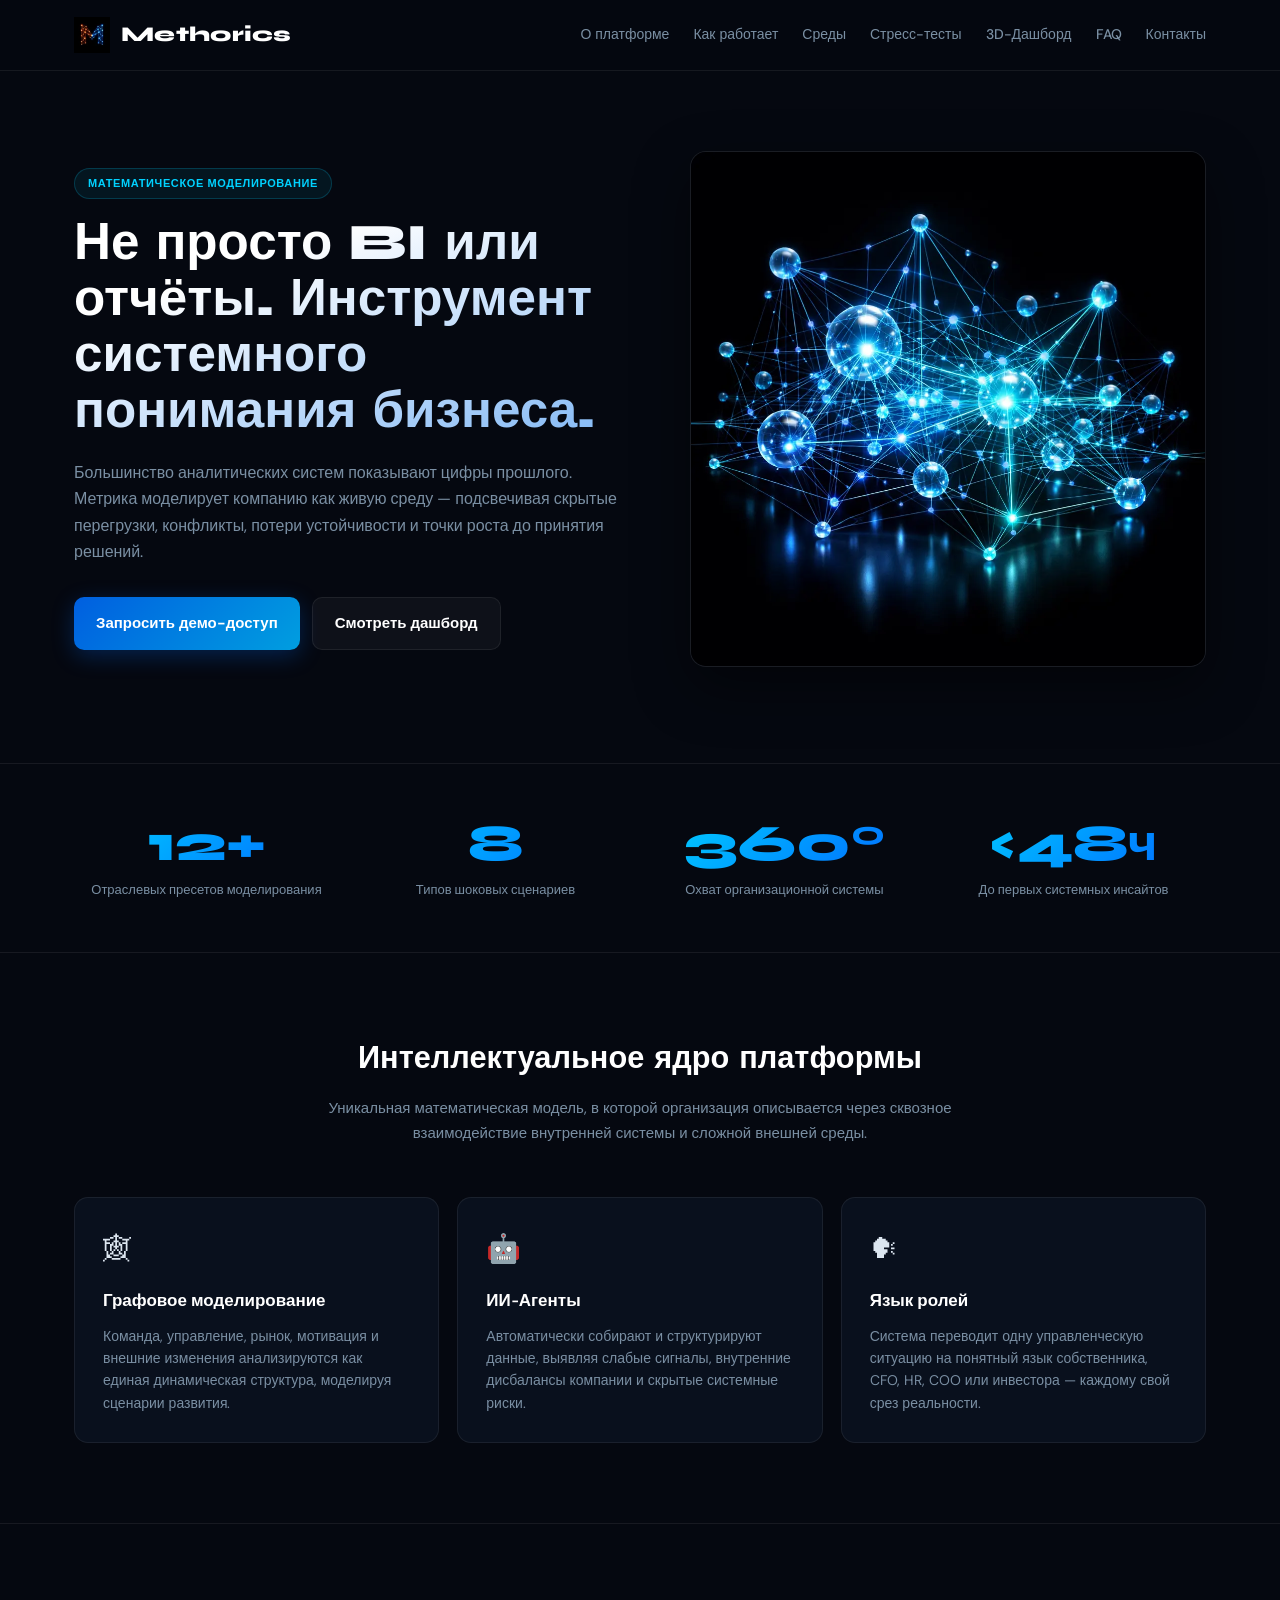
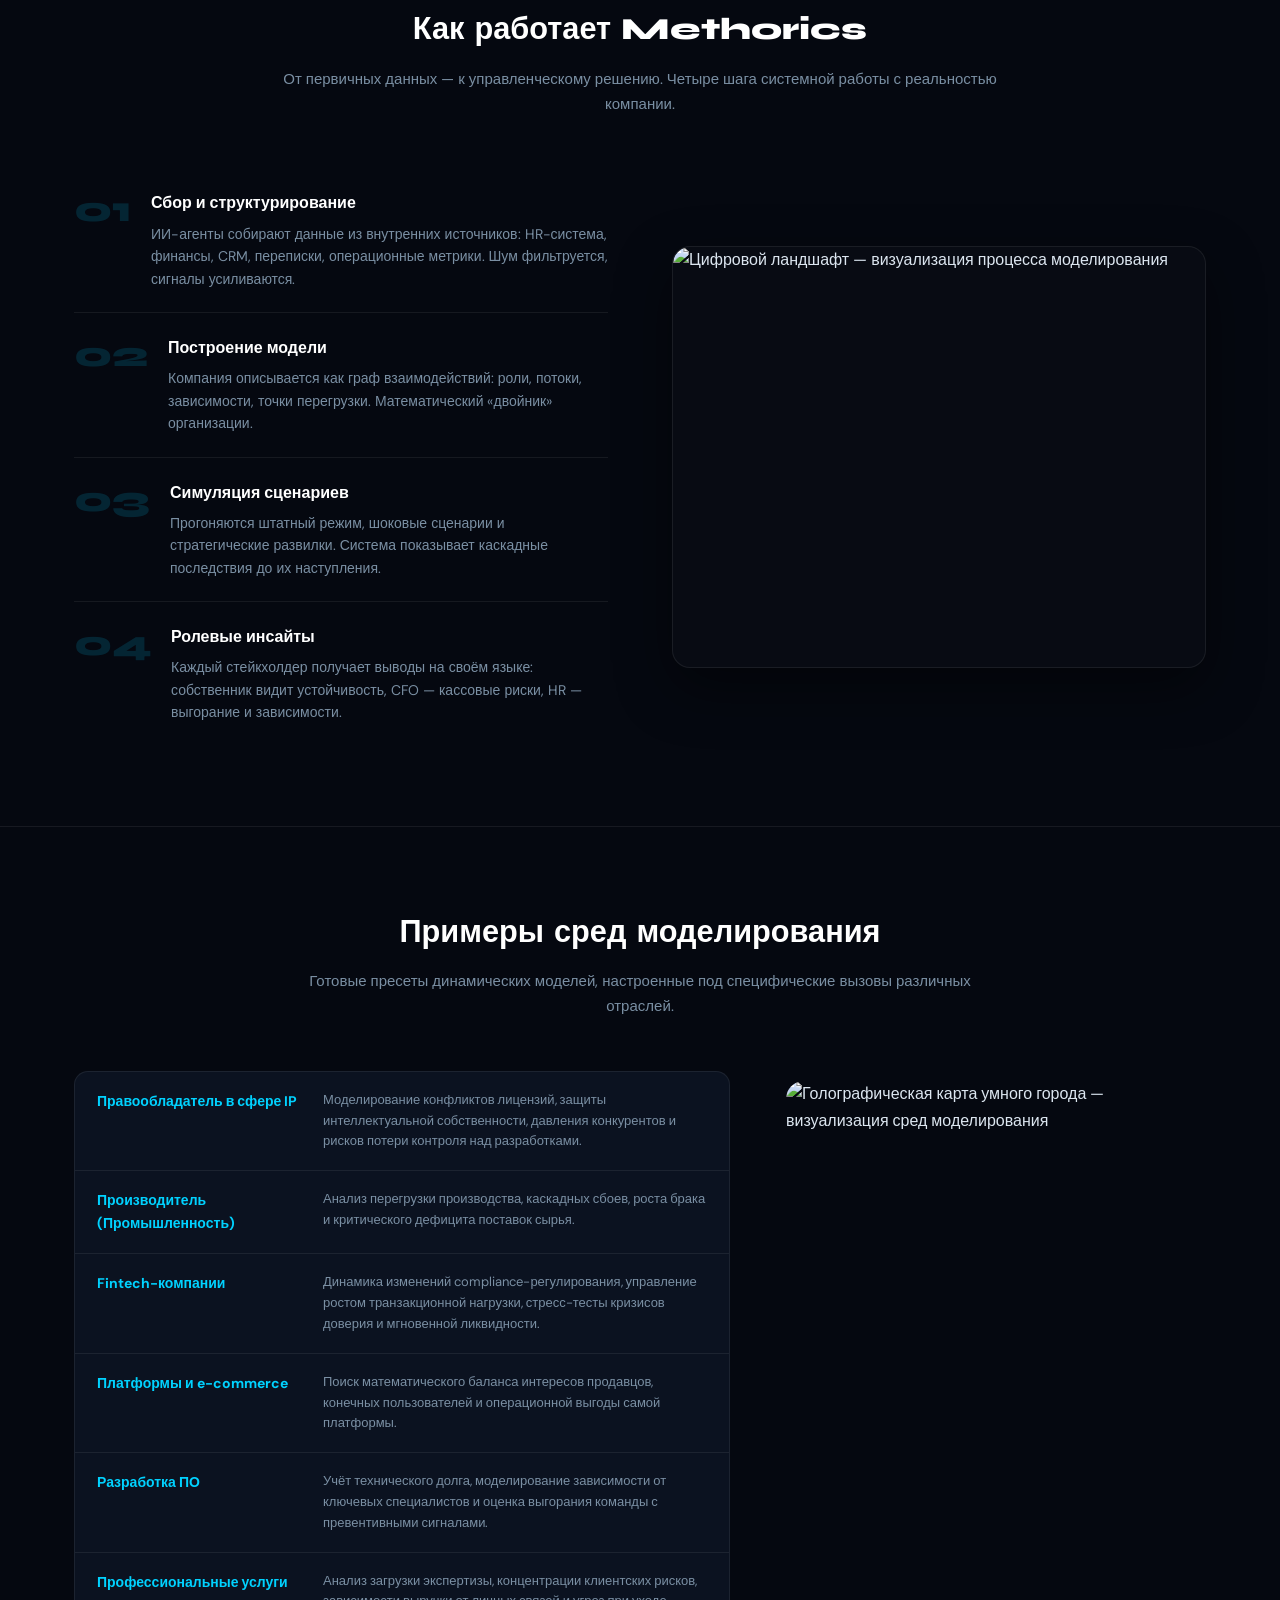
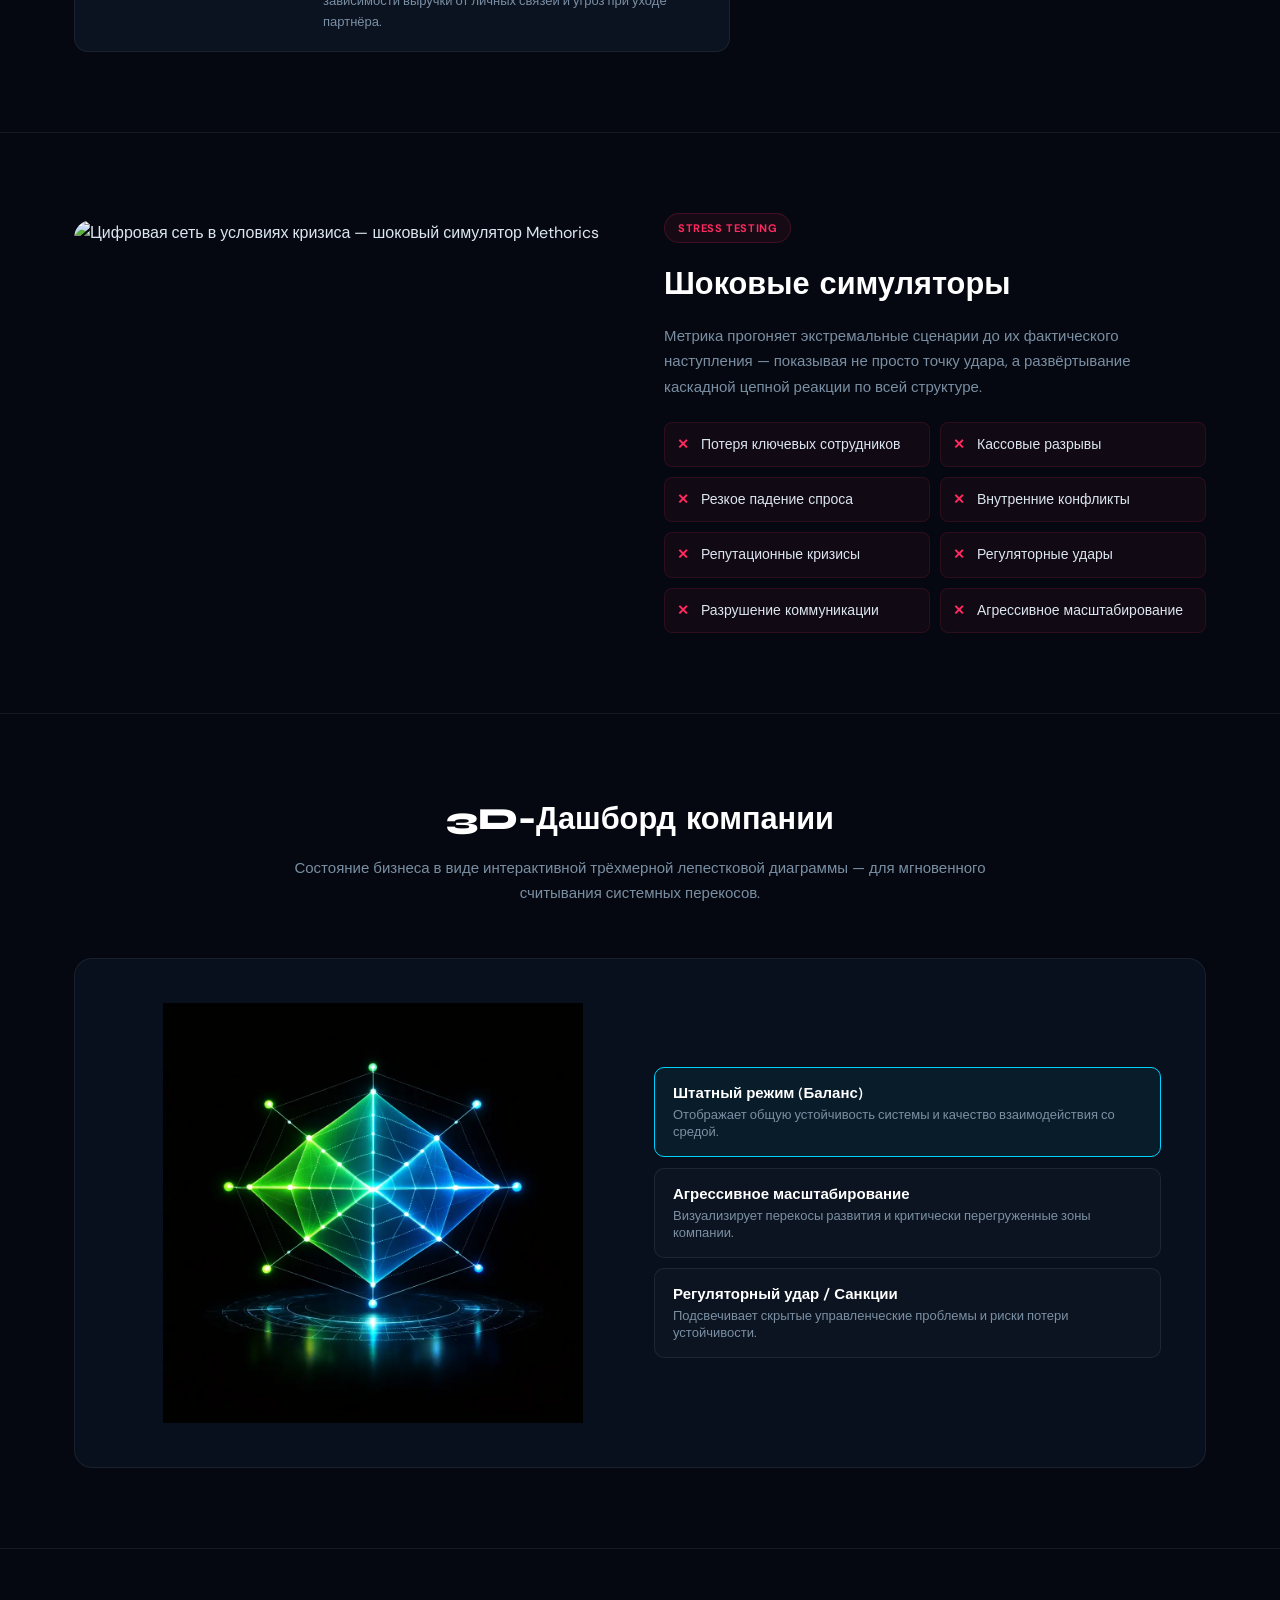
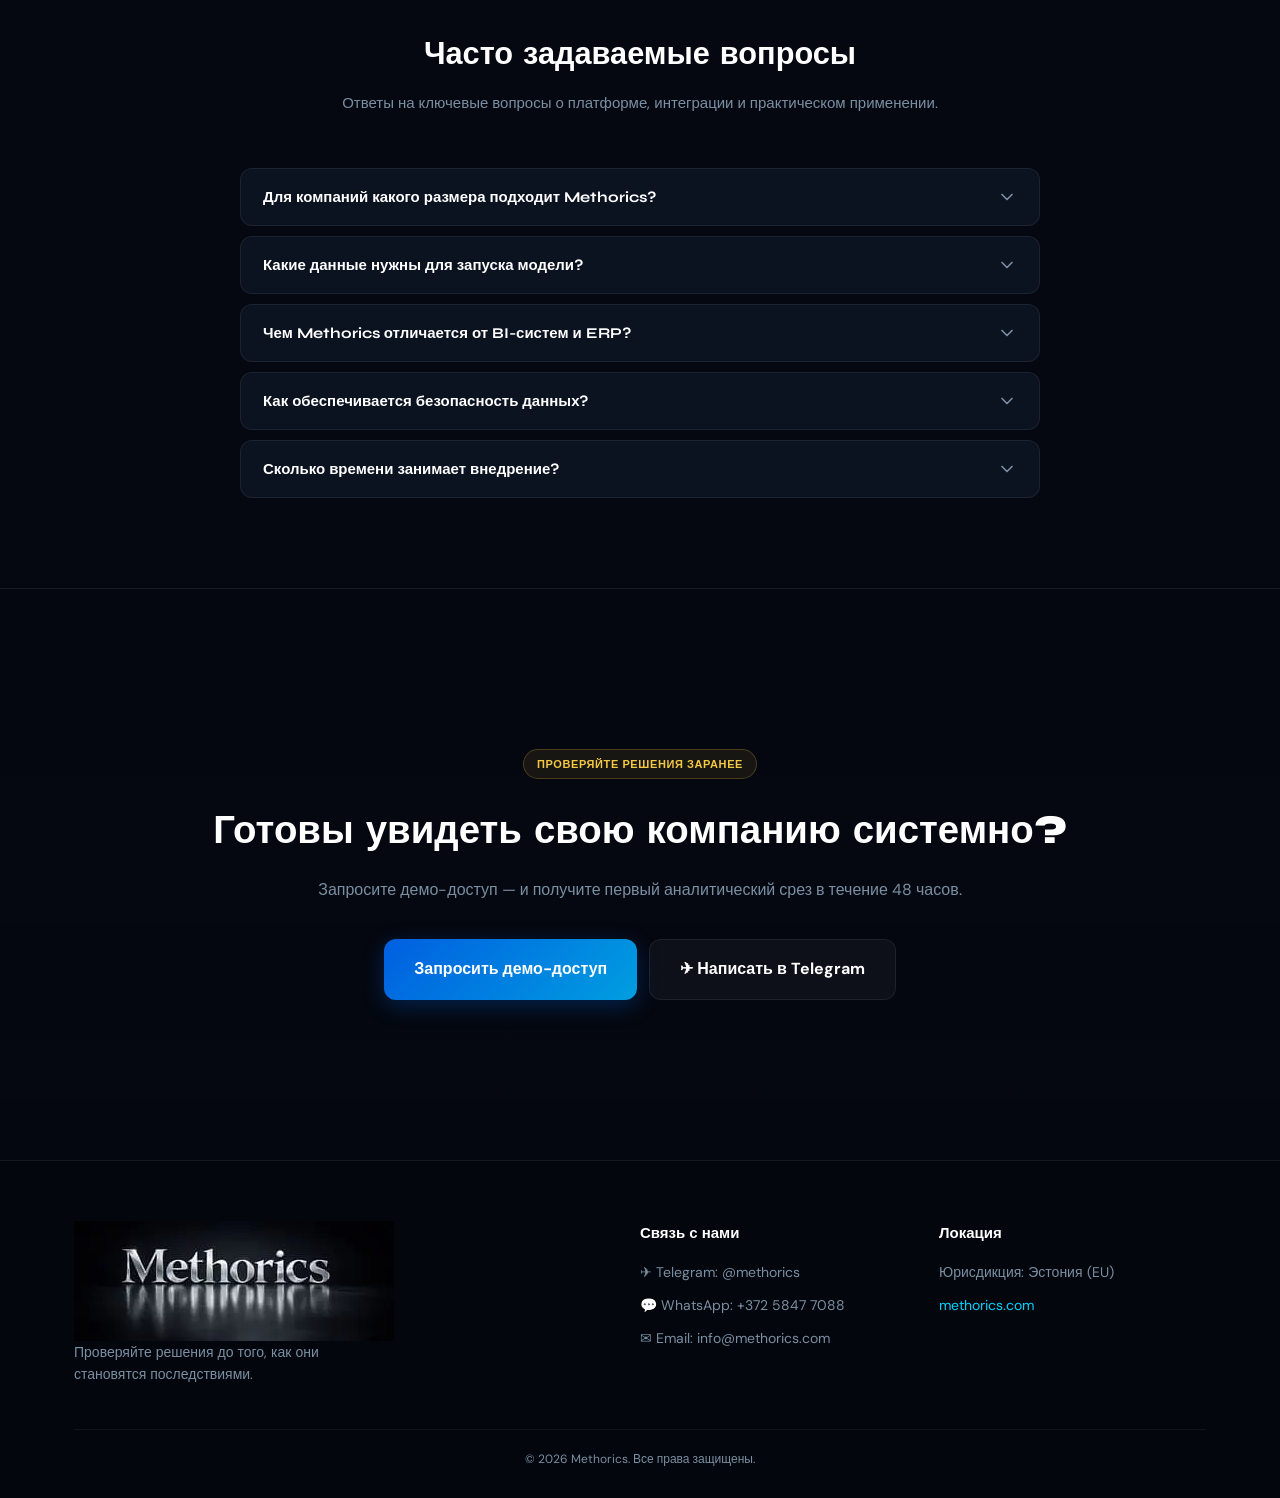
==== commit e65ee83a: "Create index.html" ====
--- a/index.html
+++ b/index.html
@@ -10,9 +10,8 @@
     <link href="https://fonts.googleapis.com/css2?family=Syne:wght@700;800&family=DM+Sans:wght@400;500;700&display=swap" rel="stylesheet">
     <style>
         :root {
-            --bg-dark: #060a10;
-            --bg-card: #0c1422;
-            --bg-card-2: #0f1929;
+            --bg-dark: #050810;
+            --bg-card: #0b1220;
             --accent-blue: #00d2ff;
             --accent-blue-deep: #005fe0;
             --accent-red: #ff2a5f;
@@ -20,8 +19,8 @@
             --text-main: #dce6f0;
             --text-muted: #7a8fa3;
             --border-color: rgba(255,255,255,0.07);
-            --header-bg: rgba(6,10,16,0.92);
-            --shadow: 0 18px 48px rgba(0,0,0,0.36);
+            --header-bg: rgba(5,8,16,0.92);
+            --shadow: 0 20px 56px rgba(0,0,0,0.45);
             --font-display: 'Syne', sans-serif;
             --font-body: 'DM Sans', sans-serif;
         }
@@ -31,10 +30,7 @@
 
         body {
             font-family: var(--font-body);
-            background:
-                radial-gradient(ellipse 60% 40% at 8% 18%, rgba(0,100,255,0.07) 0%, transparent 60%),
-                radial-gradient(ellipse 50% 35% at 92% 82%, rgba(255,42,95,0.05) 0%, transparent 60%),
-                var(--bg-dark);
+            background: var(--bg-dark);
             color: var(--text-main);
             line-height: 1.65;
             overflow-x: hidden;
@@ -44,10 +40,8 @@
         img { display: block; max-width: 100%; height: auto; }
 
         .container {
-            width: 100%;
-            max-width: 1180px;
-            margin: 0 auto;
-            padding: 0 24px;
+            width: 100%; max-width: 1180px;
+            margin: 0 auto; padding: 0 24px;
         }
 
         /* ── Skip link ── */
@@ -62,23 +56,20 @@
         header {
             position: sticky; top: 0; z-index: 200;
             background: var(--header-bg);
-            backdrop-filter: blur(14px) saturate(140%);
+            backdrop-filter: blur(16px) saturate(160%);
             border-bottom: 1px solid var(--border-color);
         }
         .header-inner {
             min-height: 70px;
             display: flex; align-items: center; justify-content: space-between; gap: 16px;
         }
-        .brand {
-            display: inline-flex; align-items: center; gap: 11px;
-        }
+        .brand { display: inline-flex; align-items: center; gap: 11px; }
         .brand-logo { width: 36px; height: 36px; flex: 0 0 36px; object-fit: contain; }
         .brand-name {
             font-family: var(--font-display);
             font-size: 21px; font-weight: 800; color: #fff;
             white-space: nowrap; letter-spacing: 0.3px;
         }
-
         .menu-toggle {
             display: none; width: 44px; height: 44px;
             border: 1px solid var(--border-color); border-radius: 10px;
@@ -92,201 +83,227 @@
         .menu-toggle[aria-expanded="true"] .close-icon { display: block; }
 
         nav.site-nav { display: flex; align-items: center; gap: 24px; }
-        .site-nav a {
-            color: var(--text-muted); font-size: 14px; font-weight: 500;
-            transition: color .18s;
-        }
+        .site-nav a { color: var(--text-muted); font-size: 14px; font-weight: 500; transition: color .18s; }
         .site-nav a:hover { color: var(--accent-blue); }
 
         /* ── Badges ── */
         .badge {
             display: inline-flex; padding: 5px 13px;
-            background: rgba(0,210,255,0.07);
-            border: 1px solid rgba(0,210,255,0.2);
+            background: rgba(0,210,255,0.07); border: 1px solid rgba(0,210,255,0.2);
             color: var(--accent-blue); border-radius: 999px;
             font-size: 11px; font-weight: 700; text-transform: uppercase;
             letter-spacing: .6px; margin-bottom: 16px;
         }
-        .badge-red {
-            background: rgba(255,42,95,0.07);
-            border-color: rgba(255,42,95,0.2);
-            color: var(--accent-red);
-        }
-        .badge-gold {
-            background: rgba(245,200,66,0.08);
-            border-color: rgba(245,200,66,0.22);
-            color: var(--accent-gold);
-        }
-
-        /* ── Hero ── */
-        .hero { padding: 56px 0 72px; }
-        .grid-2 { display: flex; flex-direction: column; gap: 36px; }
-        @media (min-width: 992px) {
-            .grid-2 { flex-direction: row; align-items: center; gap: 48px; }
-            .hero-text-cell { width: 54%; }
-            .hero-image-cell { width: 46%; }
-        }
-
-        h1 {
-            font-family: var(--font-display);
-            font-size: clamp(28px, 3.8vw, 48px);
-            font-weight: 800; line-height: 1.12; margin-bottom: 20px;
-            background: linear-gradient(160deg, #ffffff 30%, #7eb6f5 100%);
-            -webkit-background-clip: text; -webkit-text-fill-color: transparent;
-            background-clip: text;
-        }
-
-        .hero-lead {
-            color: var(--text-muted); font-size: 16px; margin-bottom: 32px; max-width: 58ch;
-        }
-
-        .cta-row { display: flex; flex-wrap: wrap; gap: 12px; }
+        .badge-red { background: rgba(255,42,95,0.07); border-color: rgba(255,42,95,0.2); color: var(--accent-red); }
+        .badge-gold { background: rgba(245,200,66,0.08); border-color: rgba(245,200,66,0.22); color: var(--accent-gold); }
+
+        /* ── Buttons ── */
         .btn {
             display: inline-flex; align-items: center; justify-content: center; gap: 8px;
             padding: 13px 22px; border: none; border-radius: 10px;
             background: linear-gradient(135deg, var(--accent-blue-deep), #009ee0);
             color: #fff; font-family: var(--font-body); font-weight: 700; font-size: 15px;
-            cursor: pointer;
-            box-shadow: 0 6px 22px rgba(0,95,224,0.3);
+            cursor: pointer; box-shadow: 0 6px 22px rgba(0,95,224,0.3);
             transition: transform .18s, box-shadow .18s;
         }
-        .btn:hover { transform: translateY(-2px); box-shadow: 0 10px 30px rgba(0,180,255,0.3); }
+        .btn:hover { transform: translateY(-2px); box-shadow: 0 10px 30px rgba(0,180,255,0.32); }
         .btn-secondary {
-            background: rgba(255,255,255,0.03);
-            border: 1px solid var(--border-color);
-            box-shadow: none;
+            background: rgba(255,255,255,0.04); border: 1px solid var(--border-color); box-shadow: none;
         }
         .btn-secondary:hover { border-color: rgba(0,210,255,0.3); }
         .btn-lg { padding: 16px 30px; font-size: 16px; border-radius: 12px; }
-
-        /* ── Image shells ── */
+        .cta-row { display: flex; flex-wrap: wrap; gap: 12px; }
+
+        /* ── Img shell ── */
         .img-shell {
             border: 1px solid var(--border-color); border-radius: 16px;
-            overflow: hidden; background: rgba(255,255,255,0.02);
+            overflow: hidden; background: rgba(255,255,255,0.015);
             box-shadow: var(--shadow);
         }
-        .responsive-img { width: 100%; height: auto; object-fit: contain; }
-        .glow-blue { box-shadow: 0 0 40px rgba(0,210,255,0.14); }
-        .glow-red  { box-shadow: 0 0 40px rgba(255,42,95,0.14); }
-
-        /* ── Sections ── */
-        section { padding: 72px 0; border-top: 1px solid var(--border-color); }
-
-        .section-header {
-            text-align: center; max-width: 720px; margin: 0 auto 48px;
-        }
+        .responsive-img { width: 100%; height: auto; object-fit: cover; display: block; }
+
+        /* ── Sections base ── */
+        section { padding: 80px 0; border-top: 1px solid var(--border-color); }
+        .section-header { text-align: center; max-width: 720px; margin: 0 auto 52px; }
         .section-header h2 {
             font-family: var(--font-display);
-            font-size: clamp(22px, 2.4vw, 32px); font-weight: 800;
+            font-size: clamp(22px, 2.4vw, 34px); font-weight: 800;
             margin-bottom: 12px; color: #fff;
         }
         .section-header p { color: var(--text-muted); font-size: 15px; }
 
-        /* ── Core cards ── */
-        .cards-grid {
-            display: grid; grid-template-columns: 1fr; gap: 18px;
-        }
-        @media (min-width: 768px) { .cards-grid { grid-template-columns: repeat(3, 1fr); } }
-
-        .card {
-            background: var(--bg-card); border: 1px solid var(--border-color);
-            border-radius: 14px; padding: 26px;
-            transition: transform .2s, border-color .2s;
-        }
-        .card:hover { transform: translateY(-3px); border-color: rgba(0,210,255,0.2); }
-        .card-icon { font-size: 26px; margin-bottom: 14px; }
-        .card h3 { font-family: var(--font-display); font-size: 17px; margin-bottom: 10px; color: #fff; }
-        .card p { color: var(--text-muted); font-size: 14px; line-height: 1.6; }
-
-        /* ── Stats ── */
-        .stats-band {
-            border-top: 1px solid var(--border-color);
-            padding: 48px 0;
-        }
-        .stats-grid {
-            display: grid; grid-template-columns: repeat(2, 1fr); gap: 24px;
-        }
-        @media (min-width: 768px) { .stats-grid { grid-template-columns: repeat(4, 1fr); } }
+        /* ════════════════════════════
+           HERO — bg-hero.webp
+        ════════════════════════════ */
+        .hero {
+            position: relative; padding: 0; overflow: hidden;
+            border-top: none;
+        }
+        .hero-bg {
+            position: absolute; inset: 0; z-index: 0;
+            background-image: url('bg-hero.webp');
+            background-size: cover; background-position: center 30%;
+        }
+        .hero-bg::after {
+            content: '';
+            position: absolute; inset: 0;
+            background: linear-gradient(
+                100deg,
+                rgba(5,8,16,0.92) 0%,
+                rgba(5,8,16,0.75) 50%,
+                rgba(5,8,16,0.45) 100%
+            );
+        }
+        .hero-inner {
+            position: relative; z-index: 1;
+            display: flex; flex-direction: column; gap: 36px;
+            padding: 80px 0 96px;
+        }
+        @media (min-width: 992px) {
+            .hero-inner { flex-direction: row; align-items: center; gap: 56px; }
+            .hero-text-cell { width: 52%; }
+            .hero-image-cell { width: 48%; }
+        }
+        h1 {
+            font-family: var(--font-display);
+            font-size: clamp(30px, 4vw, 52px);
+            font-weight: 800; line-height: 1.1; margin-bottom: 20px;
+            background: linear-gradient(160deg, #ffffff 25%, #7eb6f5 100%);
+            -webkit-background-clip: text; -webkit-text-fill-color: transparent; background-clip: text;
+        }
+        .hero-lead { color: var(--text-muted); font-size: 16px; margin-bottom: 32px; max-width: 56ch; }
+
+        /* ════════════════════════════
+           STATS BAND
+        ════════════════════════════ */
+        .stats-band { padding: 52px 0; border-top: 1px solid var(--border-color); }
+        .stats-grid { display: grid; grid-template-columns: repeat(2,1fr); gap: 24px; }
+        @media (min-width: 768px) { .stats-grid { grid-template-columns: repeat(4,1fr); } }
         .stat-item { text-align: center; }
         .stat-num {
             font-family: var(--font-display);
-            font-size: clamp(32px, 4vw, 48px); font-weight: 800;
+            font-size: clamp(34px, 4vw, 52px); font-weight: 800;
             background: linear-gradient(135deg, #00d2ff, #0066ff);
-            -webkit-background-clip: text; -webkit-text-fill-color: transparent;
-            background-clip: text;
+            -webkit-background-clip: text; -webkit-text-fill-color: transparent; background-clip: text;
             line-height: 1.1; margin-bottom: 6px;
         }
         .stat-label { color: var(--text-muted); font-size: 13px; font-weight: 500; }
 
-        /* ── How it works ── */
-        .steps-grid {
-            display: grid; grid-template-columns: 1fr; gap: 0;
-            counter-reset: steps;
-        }
-        @media (min-width: 768px) { .steps-grid { grid-template-columns: repeat(4, 1fr); gap: 0; } }
-
+        /* ════════════════════════════
+           CORE CARDS — illus-network-dark.webp
+        ════════════════════════════ */
+        .core-section {
+            position: relative; overflow: hidden;
+        }
+        .core-bg {
+            position: absolute; inset: 0; z-index: 0;
+            background-image: url('illus-network-dark.webp');
+            background-size: cover; background-position: center;
+            opacity: 0.08;
+        }
+        .core-section .container { position: relative; z-index: 1; }
+
+        .cards-grid { display: grid; grid-template-columns: 1fr; gap: 18px; }
+        @media (min-width: 768px) { .cards-grid { grid-template-columns: repeat(3,1fr); } }
+        .card {
+            background: rgba(11,18,32,0.85); border: 1px solid var(--border-color);
+            border-radius: 14px; padding: 28px;
+            backdrop-filter: blur(8px);
+            transition: transform .2s, border-color .2s;
+        }
+        .card:hover { transform: translateY(-3px); border-color: rgba(0,210,255,0.22); }
+        .card-icon { font-size: 28px; margin-bottom: 14px; }
+        .card h3 { font-family: var(--font-display); font-size: 17px; margin-bottom: 10px; color: #fff; }
+        .card p { color: var(--text-muted); font-size: 14px; line-height: 1.6; }
+
+        /* ════════════════════════════
+           HOW IT WORKS — bg-section.webp + illus-digital-landscape.webp
+        ════════════════════════════ */
+        .how-section {
+            position: relative; overflow: hidden;
+        }
+        .how-bg {
+            position: absolute; inset: 0; z-index: 0;
+            background-image: url('bg-section.webp');
+            background-size: cover; background-position: center;
+        }
+        .how-bg::after {
+            content: ''; position: absolute; inset: 0;
+            background: rgba(5,8,16,0.88);
+        }
+        .how-section .container { position: relative; z-index: 1; }
+
+        .how-layout {
+            display: grid; grid-template-columns: 1fr; gap: 48px; align-items: center;
+        }
+        @media (min-width: 992px) { .how-layout { grid-template-columns: 1fr 1fr; gap: 64px; } }
+
+        .steps-list { display: flex; flex-direction: column; gap: 0; }
         .step {
-            position: relative; padding: 28px 24px;
+            display: flex; gap: 20px; padding: 22px 0;
+            border-bottom: 1px solid var(--border-color);
+        }
+        .step:last-child { border-bottom: none; }
+        .step-num {
+            font-family: var(--font-display); font-size: 36px; font-weight: 800;
+            color: rgba(0,210,255,0.15); line-height: 1; flex: 0 0 48px; padding-top: 2px;
+        }
+        .step-body h3 {
+            font-family: var(--font-display); font-size: 16px; font-weight: 700;
+            color: #fff; margin-bottom: 6px;
+        }
+        .step-body p { color: var(--text-muted); font-size: 14px; line-height: 1.6; }
+
+        .how-visual .img-shell { border-radius: 18px; overflow: hidden; }
+        .how-visual img { width: 100%; height: 420px; object-fit: cover; object-position: center; border-radius: 18px; }
+
+        /* ════════════════════════════
+           ENVIRONMENTS — illus-smart-city.webp sidebar
+        ════════════════════════════ */
+        .env-section-layout {
+            display: grid; grid-template-columns: 1fr; gap: 40px; align-items: start;
+        }
+        @media (min-width: 992px) { .env-section-layout { grid-template-columns: 1fr 420px; gap: 56px; align-items: center; } }
+
+        .env-list {
             background: var(--bg-card); border: 1px solid var(--border-color);
-            border-radius: 0;
-        }
-        .step:first-child { border-radius: 14px 14px 0 0; }
-        .step:last-child { border-radius: 0 0 14px 14px; }
-        @media (min-width: 768px) {
-            .step:first-child { border-radius: 14px 0 0 14px; }
-            .step:last-child  { border-radius: 0 14px 14px 0; }
-            .step + .step { border-left: none; }
-        }
-        .step-num {
-            font-family: var(--font-display);
-            font-size: 48px; font-weight: 800; line-height: 1;
-            color: rgba(0,210,255,0.12); margin-bottom: 12px;
-        }
-        .step h3 {
-            font-family: var(--font-display); font-size: 15px; font-weight: 700;
-            color: #fff; margin-bottom: 8px;
-        }
-        .step p { color: var(--text-muted); font-size: 13px; line-height: 1.6; }
-
-        /* ── Connector arrows ── */
-        @media (min-width: 768px) {
-            .step::after {
-                content: '→';
-                position: absolute; right: -18px; top: 50%;
-                transform: translateY(-50%);
-                color: rgba(0,210,255,0.25); font-size: 24px; z-index: 1;
-            }
-            .step:last-child::after { display: none; }
-        }
-
-        /* ── Environments ── */
-        .env-list {
-            margin-top: 18px; background: var(--bg-card);
-            border: 1px solid var(--border-color); border-radius: 14px; overflow: hidden;
+            border-radius: 14px; overflow: hidden;
         }
         .env-item {
-            display: grid; gap: 8px; padding: 20px 24px;
+            display: grid; gap: 6px; padding: 18px 22px;
             border-top: 1px solid var(--border-color);
             transition: background .18s;
         }
         .env-item:first-child { border-top: none; }
         .env-item:hover { background: rgba(0,210,255,0.03); }
-        @media (min-width: 768px) {
-            .env-item { grid-template-columns: 260px 1fr; align-items: start; }
-        }
+        @media (min-width: 600px) { .env-item { grid-template-columns: 220px 1fr; align-items: start; } }
         .env-title { font-weight: 700; color: var(--accent-blue); font-size: 14px; }
-        .env-desc  { color: var(--text-muted); font-size: 14px; }
-
-        /* ── Shock ── */
+        .env-desc  { color: var(--text-muted); font-size: 13px; line-height: 1.6; }
+
+        .env-visual { position: sticky; top: 90px; }
+        .env-visual img { width: 100%; border-radius: 18px; aspect-ratio: 3/4; object-fit: cover; }
+
+        /* ════════════════════════════
+           SHOCK — illus-crisis-network.webp + illus-data-network.webp
+        ════════════════════════════ */
         .shock-section {
-            background: radial-gradient(circle at 50% 50%, rgba(255,42,95,0.04) 0%, transparent 70%);
-        }
+            position: relative; overflow: hidden;
+        }
+        .shock-bg {
+            position: absolute; inset: 0; z-index: 0;
+            background-image: url('illus-data-network.webp');
+            background-size: cover; background-position: center;
+            opacity: 0.06;
+        }
+        .shock-section .container { position: relative; z-index: 1; }
+
         .shock-grid {
-            display: grid; grid-template-columns: 1fr; gap: 36px;
-        }
-        @media (min-width: 992px) {
-            .shock-grid { grid-template-columns: 1fr 1fr; align-items: center; }
-        }
+            display: grid; grid-template-columns: 1fr; gap: 48px;
+        }
+        @media (min-width: 992px) { .shock-grid { grid-template-columns: 1fr 1fr; align-items: center; } }
+
+        .shock-img img { width: 100%; border-radius: 18px; aspect-ratio: 4/3; object-fit: cover; }
+
         .shock-list {
             list-style: none; display: grid;
             grid-template-columns: 1fr; gap: 10px; margin-top: 22px;
@@ -294,26 +311,38 @@
         @media (min-width: 480px) { .shock-list { grid-template-columns: 1fr 1fr; } }
         .shock-list li {
             position: relative; padding: 10px 12px 10px 36px;
-            background: rgba(255,42,95,0.05);
-            border: 1px solid rgba(255,42,95,0.12);
-            border-radius: 8px;
-            color: var(--text-main); font-size: 14px; font-weight: 500;
+            background: rgba(255,42,95,0.05); border: 1px solid rgba(255,42,95,0.12);
+            border-radius: 8px; color: var(--text-main); font-size: 14px; font-weight: 500;
         }
         .shock-list li::before {
             content: "✕"; position: absolute; left: 12px; top: 10px;
             color: var(--accent-red); font-weight: 800;
         }
 
-        /* ── Dashboard ── */
+        /* ════════════════════════════
+           DASHBOARD — illus-system-risk.webp фон
+        ════════════════════════════ */
+        .dashboard-section {
+            position: relative; overflow: hidden;
+        }
+        .dash-bg {
+            position: absolute; inset: 0; z-index: 0;
+            background-image: url('illus-system-risk.webp');
+            background-size: cover; background-position: center;
+            opacity: 0.05;
+        }
+        .dashboard-section .container { position: relative; z-index: 1; }
+
         .dashboard-container {
             display: grid; grid-template-columns: 1fr; gap: 28px;
-            background: var(--bg-card); border: 1px solid var(--border-color);
+            background: rgba(11,18,32,0.9); border: 1px solid var(--border-color);
             border-radius: 18px; padding: 28px;
+            backdrop-filter: blur(12px);
         }
         @media (min-width: 992px) {
-            .dashboard-container { grid-template-columns: 1fr 1fr; align-items: center; padding: 40px; }
-        }
-        .dash-visual img { max-width: 400px; margin: 0 auto; }
+            .dashboard-container { grid-template-columns: 1fr 1fr; align-items: center; padding: 44px; }
+        }
+        .dash-visual img { max-width: 420px; margin: 0 auto; width: 100%; }
 
         .interactive-btn {
             width: 100%; display: block; text-align: left;
@@ -323,18 +352,19 @@
             transition: background .18s, border-color .18s, transform .18s;
             margin-bottom: 10px;
         }
+        .interactive-btn:last-child { margin-bottom: 0; }
         .interactive-btn:hover,
         .interactive-btn.active {
             background: rgba(0,210,255,0.06); border-color: rgba(0,210,255,0.28);
             transform: translateY(-1px);
         }
         .interactive-btn[aria-pressed="true"] { border-color: var(--accent-blue); }
-        .interactive-btn h4 {
-            font-family: var(--font-display); color: #fff; font-size: 15px; margin-bottom: 4px;
-        }
+        .interactive-btn h4 { font-family: var(--font-display); color: #fff; font-size: 15px; margin-bottom: 4px; }
         .interactive-btn p { color: var(--text-muted); font-size: 13px; }
 
-        /* ── FAQ ── */
+        /* ════════════════════════════
+           FAQ
+        ════════════════════════════ */
         .faq-list { max-width: 800px; margin: 0 auto; }
         .faq-item {
             border: 1px solid var(--border-color); border-radius: 12px;
@@ -344,8 +374,7 @@
             width: 100%; display: flex; align-items: center; justify-content: space-between;
             gap: 16px; padding: 18px 22px; background: none; border: none;
             color: #fff; font-family: var(--font-display); font-size: 15px; font-weight: 700;
-            cursor: pointer; text-align: left;
-            transition: color .18s;
+            cursor: pointer; text-align: left; transition: color .18s;
         }
         .faq-q:hover { color: var(--accent-blue); }
         .faq-arrow {
@@ -353,46 +382,54 @@
             color: var(--text-muted); transition: transform .25s;
         }
         .faq-item.open .faq-arrow { transform: rotate(180deg); color: var(--accent-blue); }
-        .faq-body {
-            max-height: 0; overflow: hidden; transition: max-height .3s ease, padding .3s ease;
-        }
+        .faq-body { max-height: 0; overflow: hidden; transition: max-height .3s ease; }
         .faq-item.open .faq-body { max-height: 400px; }
-        .faq-body-inner {
-            padding: 0 22px 20px;
-            color: var(--text-muted); font-size: 14px; line-height: 1.7;
-        }
-
-        /* ── Final CTA ── */
+        .faq-body-inner { padding: 0 22px 20px; color: var(--text-muted); font-size: 14px; line-height: 1.7; }
+
+        /* ════════════════════════════
+           CTA FINAL — illus-galaxy-network.webp
+        ════════════════════════════ */
         .cta-section {
-            text-align: center;
-            background: radial-gradient(ellipse 70% 60% at 50% 50%, rgba(0,100,255,0.07) 0%, transparent 70%);
-        }
+            position: relative; overflow: hidden; text-align: center;
+        }
+        .cta-bg {
+            position: absolute; inset: 0; z-index: 0;
+            background-image: url('illus-galaxy-network.webp');
+            background-size: cover; background-position: center;
+        }
+        .cta-bg::after {
+            content: ''; position: absolute; inset: 0;
+            background: linear-gradient(180deg, rgba(5,8,16,0.82) 0%, rgba(5,8,16,0.72) 50%, rgba(5,8,16,0.92) 100%);
+        }
+        .cta-section .container { position: relative; z-index: 1; }
         .cta-section h2 {
             font-family: var(--font-display);
-            font-size: clamp(26px, 3vw, 40px); font-weight: 800; color: #fff;
-            margin-bottom: 14px;
-        }
-        .cta-section p { color: var(--text-muted); font-size: 16px; margin-bottom: 32px; }
-
-        /* ── Footer ── */
+            font-size: clamp(28px, 3vw, 44px); font-weight: 800; color: #fff; margin-bottom: 14px;
+        }
+        .cta-section p { color: var(--text-muted); font-size: 16px; margin-bottom: 36px; }
+
+        /* ════════════════════════════
+           FOOTER — illus-digital-landscape.webp тонкий фон
+        ════════════════════════════ */
         footer {
-            background: #03060b;
-            border-top: 1px solid var(--border-color);
-            padding: 56px 0 28px;
-        }
-        .footer-grid {
-            display: grid; grid-template-columns: 1fr; gap: 32px;
-        }
+            position: relative; overflow: hidden;
+            background: #03060c; border-top: 1px solid var(--border-color); padding: 60px 0 28px;
+        }
+        .footer-bg {
+            position: absolute; inset: 0; z-index: 0;
+            background-image: url('illus-digital-landscape.webp');
+            background-size: cover; background-position: center top;
+            opacity: 0.04;
+        }
+        footer .container { position: relative; z-index: 1; }
+        .footer-grid { display: grid; grid-template-columns: 1fr; gap: 32px; }
         @media (min-width: 768px) { .footer-grid { grid-template-columns: 2fr 1fr 1fr; } }
         .footer-logo { max-width: 170px; margin-bottom: 14px; }
         .footer-h { color: #fff; margin-bottom: 16px; font-family: var(--font-display); font-weight: 700; font-size: 15px; }
-        .contact-link {
-            display: block; color: var(--text-muted); margin-bottom: 10px; font-size: 14px;
-            transition: color .18s;
-        }
+        .contact-link { display: block; color: var(--text-muted); margin-bottom: 10px; font-size: 14px; transition: color .18s; }
         .contact-link:hover { color: var(--accent-blue); }
         .footer-bottom {
-            margin-top: 40px; padding-top: 20px;
+            margin-top: 44px; padding-top: 20px;
             border-top: 1px solid rgba(255,255,255,0.05);
             text-align: center; color: var(--text-muted); font-size: 12px;
         }
@@ -404,21 +441,19 @@
                 position: fixed; inset: 70px 0 auto 0;
                 display: flex; flex-direction: column; align-items: stretch;
                 padding: 8px 20px 16px;
-                background: rgba(6,10,16,0.98);
+                background: rgba(5,8,16,0.98);
                 border-bottom: 1px solid var(--border-color);
                 transform: translateY(-130%); opacity: 0; pointer-events: none;
                 transition: transform .22s ease, opacity .22s ease;
             }
             nav.site-nav.open { transform: translateY(0); opacity: 1; pointer-events: auto; }
-            .site-nav a {
-                display: block; padding: 13px 0;
-                border-bottom: 1px solid rgba(255,255,255,0.05);
-            }
+            .site-nav a { display: block; padding: 13px 0; border-bottom: 1px solid rgba(255,255,255,0.05); }
             .site-nav a:last-child { border-bottom: none; }
+            .env-visual { display: none; }
         }
         @media (max-width: 480px) {
             .btn { width: 100%; }
-            .hero { padding-top: 36px; }
+            section { padding: 56px 0; }
         }
         @media (prefers-reduced-motion: reduce) {
             html { scroll-behavior: auto; }
@@ -465,10 +500,11 @@
 
     <main id="main">
 
-        <!-- ── HERO ── -->
+        <!-- ══ HERO ══ bg-hero.webp -->
         <section class="hero" id="about" aria-labelledby="hero-h1">
+            <div class="hero-bg" role="presentation" aria-hidden="true"></div>
             <div class="container">
-                <div class="grid-2">
+                <div class="hero-inner">
                     <div class="hero-text-cell">
                         <div class="badge">Математическое моделирование</div>
                         <h1 id="hero-h1">Не просто BI или отчёты. Инструмент системного понимания бизнеса.</h1>
@@ -479,17 +515,18 @@
                         </div>
                     </div>
                     <div class="hero-image-cell">
-                        <picture class="img-shell">
-                            <source srcset="methorics_network_graph.webp" type="image/webp">
-                            <img src="methorics_network_graph.png" alt="Графовая модель Methorics — визуализация организационных связей"
-                                 class="responsive-img glow-blue" loading="eager" decoding="async">
-                        </picture>
+                        <div class="img-shell">
+                            <img src="methorics_network_graph.webp"
+                                 alt="Графовая модель Methorics — визуализация организационных связей"
+                                 class="responsive-img" loading="eager" decoding="async"
+                                 onerror="this.src='methorics_network_graph.png'">
+                        </div>
                     </div>
                 </div>
             </div>
         </section>
 
-        <!-- ── STATS ── -->
+        <!-- ══ STATS ══ -->
         <div class="stats-band">
             <div class="container">
                 <div class="stats-grid">
@@ -506,15 +543,16 @@
                         <div class="stat-label">Охват организационной системы</div>
                     </div>
                     <div class="stat-item">
-                        <div class="stat-num">&lt; 48ч</div>
+                        <div class="stat-num">&lt;48ч</div>
                         <div class="stat-label">До первых системных инсайтов</div>
                     </div>
                 </div>
             </div>
         </div>
 
-        <!-- ── CORE ── -->
-        <section aria-labelledby="core-h2">
+        <!-- ══ CORE ══ illus-network-dark.webp фон -->
+        <section class="core-section" aria-labelledby="core-h2">
+            <div class="core-bg" role="presentation" aria-hidden="true"></div>
             <div class="container">
                 <div class="section-header">
                     <h2 id="core-h2">Интеллектуальное ядро платформы</h2>
@@ -540,90 +578,115 @@
             </div>
         </section>
 
-        <!-- ── HOW IT WORKS ── -->
-        <section id="how" aria-labelledby="how-h2">
+        <!-- ══ HOW IT WORKS ══ bg-section.webp + illus-digital-landscape.webp -->
+        <section id="how" class="how-section" aria-labelledby="how-h2">
+            <div class="how-bg" role="presentation" aria-hidden="true"></div>
             <div class="container">
                 <div class="section-header">
                     <h2 id="how-h2">Как работает Methorics</h2>
                     <p>От первичных данных — к управленческому решению. Четыре шага системной работы с реальностью компании.</p>
                 </div>
-                <div class="steps-grid" role="list">
-                    <div class="step" role="listitem">
-                        <div class="step-num">01</div>
-                        <h3>Сбор и структурирование</h3>
-                        <p>ИИ-агенты собирают данные из внутренних источников: HR-система, финансы, CRM, переписки, операционные метрики. Шум фильтруется, сигналы усиливаются.</p>
-                    </div>
-                    <div class="step" role="listitem">
-                        <div class="step-num">02</div>
-                        <h3>Построение модели</h3>
-                        <p>Компания описывается как граф взаимодействий: роли, потоки, зависимости, точки перегрузки. Математический «двойник» организации.</p>
-                    </div>
-                    <div class="step" role="listitem">
-                        <div class="step-num">03</div>
-                        <h3>Симуляция сценариев</h3>
-                        <p>Прогоняются штатный режим, шоковые сценарии и стратегические развилки. Система показывает каскадные последствия до их наступления.</p>
-                    </div>
-                    <div class="step" role="listitem">
-                        <div class="step-num">04</div>
-                        <h3>Ролевые инсайты</h3>
-                        <p>Каждый стейкхолдер получает выводы на своём языке: собственник видит устойчивость, CFO — кассовые риски, HR — выгорание и зависимости.</p>
+                <div class="how-layout">
+                    <div class="steps-list" role="list">
+                        <div class="step" role="listitem">
+                            <div class="step-num">01</div>
+                            <div class="step-body">
+                                <h3>Сбор и структурирование</h3>
+                                <p>ИИ-агенты собирают данные из внутренних источников: HR-система, финансы, CRM, переписки, операционные метрики. Шум фильтруется, сигналы усиливаются.</p>
+                            </div>
+                        </div>
+                        <div class="step" role="listitem">
+                            <div class="step-num">02</div>
+                            <div class="step-body">
+                                <h3>Построение модели</h3>
+                                <p>Компания описывается как граф взаимодействий: роли, потоки, зависимости, точки перегрузки. Математический «двойник» организации.</p>
+                            </div>
+                        </div>
+                        <div class="step" role="listitem">
+                            <div class="step-num">03</div>
+                            <div class="step-body">
+                                <h3>Симуляция сценариев</h3>
+                                <p>Прогоняются штатный режим, шоковые сценарии и стратегические развилки. Система показывает каскадные последствия до их наступления.</p>
+                            </div>
+                        </div>
+                        <div class="step" role="listitem">
+                            <div class="step-num">04</div>
+                            <div class="step-body">
+                                <h3>Ролевые инсайты</h3>
+                                <p>Каждый стейкхолдер получает выводы на своём языке: собственник видит устойчивость, CFO — кассовые риски, HR — выгорание и зависимости.</p>
+                            </div>
+                        </div>
+                    </div>
+                    <div class="how-visual">
+                        <div class="img-shell">
+                            <img src="illus-digital-landscape.webp"
+                                 alt="Цифровой ландшафт — визуализация процесса моделирования"
+                                 loading="lazy" decoding="async"
+                                 style="width:100%;height:420px;object-fit:cover;border-radius:16px;">
+                        </div>
                     </div>
                 </div>
             </div>
         </section>
 
-        <!-- ── ENVIRONMENTS ── -->
+        <!-- ══ ENVIRONMENTS ══ illus-smart-city.webp сайдбар -->
         <section id="environments" aria-labelledby="env-h2">
             <div class="container">
                 <div class="section-header">
                     <h2 id="env-h2">Примеры сред моделирования</h2>
                     <p>Готовые пресеты динамических моделей, настроенные под специфические вызовы различных отраслей.</p>
                 </div>
-                <div class="env-list" role="list">
-                    <div class="env-item" role="listitem">
-                        <div class="env-title">Правообладатель в сфере IP</div>
-                        <div class="env-desc">Моделирование конфликтов лицензий, защиты интеллектуальной собственности, давления конкурентов и рисков потери контроля над разработками.</div>
-                    </div>
-                    <div class="env-item" role="listitem">
-                        <div class="env-title">Производитель (Промышленность)</div>
-                        <div class="env-desc">Анализ перегрузки производства, каскадных сбоев, роста брака и критического дефицита поставок сырья.</div>
-                    </div>
-                    <div class="env-item" role="listitem">
-                        <div class="env-title">Fintech-компании</div>
-                        <div class="env-desc">Динамика изменений compliance-регулирования, управление ростом транзакционной нагрузки, стресс-тесты кризисов доверия и мгновенной ликвидности.</div>
-                    </div>
-                    <div class="env-item" role="listitem">
-                        <div class="env-title">Платформы и e-commerce</div>
-                        <div class="env-desc">Поиск математического баланса интересов продавцов, конечных пользователей и операционной выгоды самой платформы.</div>
-                    </div>
-                    <div class="env-item" role="listitem">
-                        <div class="env-title">Разработка ПО</div>
-                        <div class="env-desc">Учёт технического долга, моделирование зависимости от ключевых специалистов и оценка выгорания команды с превентивными сигналами.</div>
-                    </div>
-                    <div class="env-item" role="listitem">
-                        <div class="env-title">Профессиональные услуги</div>
-                        <div class="env-desc">Анализ загрузки экспертизы, концентрации клиентских рисков, зависимости выручки от личных связей и угроз при уходе партнёра.</div>
+                <div class="env-section-layout">
+                    <div class="env-list" role="list">
+                        <div class="env-item" role="listitem">
+                            <div class="env-title">Правообладатель в сфере IP</div>
+                            <div class="env-desc">Моделирование конфликтов лицензий, защиты интеллектуальной собственности, давления конкурентов и рисков потери контроля над разработками.</div>
+                        </div>
+                        <div class="env-item" role="listitem">
+                            <div class="env-title">Производитель (Промышленность)</div>
+                            <div class="env-desc">Анализ перегрузки производства, каскадных сбоев, роста брака и критического дефицита поставок сырья.</div>
+                        </div>
+                        <div class="env-item" role="listitem">
+                            <div class="env-title">Fintech-компании</div>
+                            <div class="env-desc">Динамика изменений compliance-регулирования, управление ростом транзакционной нагрузки, стресс-тесты кризисов доверия и мгновенной ликвидности.</div>
+                        </div>
+                        <div class="env-item" role="listitem">
+                            <div class="env-title">Платформы и e-commerce</div>
+                            <div class="env-desc">Поиск математического баланса интересов продавцов, конечных пользователей и операционной выгоды самой платформы.</div>
+                        </div>
+                        <div class="env-item" role="listitem">
+                            <div class="env-title">Разработка ПО</div>
+                            <div class="env-desc">Учёт технического долга, моделирование зависимости от ключевых специалистов и оценка выгорания команды с превентивными сигналами.</div>
+                        </div>
+                        <div class="env-item" role="listitem">
+                            <div class="env-title">Профессиональные услуги</div>
+                            <div class="env-desc">Анализ загрузки экспертизы, концентрации клиентских рисков, зависимости выручки от личных связей и угроз при уходе партнёра.</div>
+                        </div>
+                    </div>
+                    <div class="env-visual">
+                        <img src="illus-smart-city.webp"
+                             alt="Голографическая карта умного города — визуализация сред моделирования"
+                             loading="lazy" decoding="async">
                     </div>
                 </div>
             </div>
         </section>
 
-        <!-- ── SHOCK ── -->
+        <!-- ══ SHOCK ══ illus-crisis-network.webp иллюстрация, illus-data-network.webp фон -->
         <section id="shock" class="shock-section" aria-labelledby="shock-h2">
+            <div class="shock-bg" role="presentation" aria-hidden="true"></div>
             <div class="container">
                 <div class="shock-grid">
                     <div class="shock-img">
-                        <picture class="img-shell">
-                            <source srcset="methorics_shock_simulator.webp" type="image/webp">
-                            <img src="methorics_shock_simulator.png"
-                                 alt="Шоковый симулятор Methorics — визуализация каскадных сбоев"
-                                 class="responsive-img glow-red" loading="lazy" decoding="async">
-                        </picture>
+                        <img src="illus-crisis-network.webp"
+                             alt="Цифровая сеть в условиях кризиса — шоковый симулятор Methorics"
+                             loading="lazy" decoding="async"
+                             style="border-radius:18px;width:100%;aspect-ratio:4/3;object-fit:cover;">
                     </div>
                     <div class="shock-text">
                         <span class="badge badge-red">Stress Testing</span>
-                        <h2 id="shock-h2" style="font-family:var(--font-display);font-size:clamp(22px,2.4vw,32px);margin-bottom:12px;color:#fff;font-weight:800;">Шоковые симуляторы</h2>
-                        <p style="color:var(--text-muted);font-size:15px;">Метрика прогоняет экстремальные сценарии до их фактического наступления — показывая не просто точку удара, а развёртывание каскадной цепной реакции по всей структуре.</p>
+                        <h2 id="shock-h2" style="font-family:var(--font-display);font-size:clamp(22px,2.4vw,34px);margin-bottom:14px;color:#fff;font-weight:800;">Шоковые симуляторы</h2>
+                        <p style="color:var(--text-muted);font-size:15px;line-height:1.7;">Метрика прогоняет экстремальные сценарии до их фактического наступления — показывая не просто точку удара, а развёртывание каскадной цепной реакции по всей структуре.</p>
                         <ul class="shock-list" aria-label="Типы шоковых сценариев">
                             <li>Потеря ключевых сотрудников</li>
                             <li>Кассовые разрывы</li>
@@ -639,8 +702,9 @@
             </div>
         </section>
 
-        <!-- ── DASHBOARD ── -->
-        <section id="dashboard" aria-labelledby="dash-h2">
+        <!-- ══ DASHBOARD ══ illus-system-risk.webp фон -->
+        <section id="dashboard" class="dashboard-section" aria-labelledby="dash-h2">
+            <div class="dash-bg" role="presentation" aria-hidden="true"></div>
             <div class="container">
                 <div class="section-header">
                     <h2 id="dash-h2">3D-Дашборд компании</h2>
@@ -648,12 +712,13 @@
                 </div>
                 <div class="dashboard-container">
                     <div class="dash-visual">
-                        <picture class="img-shell">
+                        <picture>
                             <source id="dashSourceWebp" srcset="methorics_3d_radar_normal.webp" type="image/webp">
                             <img id="dashImage"
                                  src="methorics_3d_radar_normal.png"
                                  alt="3D-диаграмма Methorics: штатный режим"
-                                 class="responsive-img" loading="lazy" decoding="async">
+                                 loading="lazy" decoding="async"
+                                 style="max-width:420px;margin:0 auto;width:100%;">
                         </picture>
                     </div>
                     <div class="dash-controls" role="group" aria-label="Выбор режима дашборда">
@@ -674,7 +739,7 @@
             </div>
         </section>
 
-        <!-- ── FAQ ── -->
+        <!-- ══ FAQ ══ -->
         <section id="faq" aria-labelledby="faq-h2">
             <div class="container">
                 <div class="section-header">
@@ -682,7 +747,6 @@
                     <p>Ответы на ключевые вопросы о платформе, интеграции и практическом применении.</p>
                 </div>
                 <div class="faq-list" role="list">
-
                     <div class="faq-item" role="listitem">
                         <button type="button" class="faq-q" aria-expanded="false">
                             Для компаний какого размера подходит Methorics?
@@ -691,12 +755,9 @@
                             </svg>
                         </button>
                         <div class="faq-body" hidden>
-                            <div class="faq-body-inner">
-                                Methorics оптимально работает для компаний от 20 до нескольких тысяч сотрудников. Ключевой критерий — наличие управленческой иерархии, множественных ролей и нетривиальных зависимостей между подразделениями. Стартапам на ранней стадии платформа также полезна для моделирования сценариев роста и выявления ключевых зависимостей уже на этапе построения команды.
-                            </div>
-                        </div>
-                    </div>
-
+                            <div class="faq-body-inner">Methorics оптимально работает для компаний от 20 до нескольких тысяч сотрудников. Ключевой критерий — наличие управленческой иерархии, множественных ролей и нетривиальных зависимостей между подразделениями. Стартапам на ранней стадии платформа также полезна для моделирования сценариев роста и выявления ключевых зависимостей уже на этапе построения команды.</div>
+                        </div>
+                    </div>
                     <div class="faq-item" role="listitem">
                         <button type="button" class="faq-q" aria-expanded="false">
                             Какие данные нужны для запуска модели?
@@ -705,12 +766,9 @@
                             </svg>
                         </button>
                         <div class="faq-body" hidden>
-                            <div class="faq-body-inner">
-                                Базовый запуск возможен на основе оргструктуры, описания ключевых процессов и агрегированных финансовых показателей. Для глубокого анализа ИИ-агенты могут подключаться к CRM, HRM, ERP и другим корпоративным системам. Платформа работает как с богатыми данными, так и с ограниченным набором — адаптируя точность модели к доступному объёму информации.
-                            </div>
-                        </div>
-                    </div>
-
+                            <div class="faq-body-inner">Базовый запуск возможен на основе оргструктуры, описания ключевых процессов и агрегированных финансовых показателей. Для глубокого анализа ИИ-агенты могут подключаться к CRM, HRM, ERP и другим корпоративным системам. Платформа работает как с богатыми данными, так и с ограниченным набором — адаптируя точность модели к доступному объёму информации.</div>
+                        </div>
+                    </div>
                     <div class="faq-item" role="listitem">
                         <button type="button" class="faq-q" aria-expanded="false">
                             Чем Methorics отличается от BI-систем и ERP?
@@ -719,12 +777,9 @@
                             </svg>
                         </button>
                         <div class="faq-body" hidden>
-                            <div class="faq-body-inner">
-                                BI и ERP работают с данными прошлого: они фиксируют, что произошло, и визуализируют это. Methorics — форвардная система: она строит динамическую модель компании и симулирует, что произойдёт при тех или иных решениях или внешних воздействиях. Это принципиально иной класс инструмента — не дескриптивная аналитика, а предиктивное и нормативное моделирование.
-                            </div>
-                        </div>
-                    </div>
-
+                            <div class="faq-body-inner">BI и ERP работают с данными прошлого: они фиксируют, что произошло, и визуализируют это. Methorics — форвардная система: она строит динамическую модель компании и симулирует, что произойдёт при тех или иных решениях или внешних воздействиях. Это принципиально иной класс инструмента — не дескриптивная аналитика, а предиктивное и нормативное моделирование.</div>
+                        </div>
+                    </div>
                     <div class="faq-item" role="listitem">
                         <button type="button" class="faq-q" aria-expanded="false">
                             Как обеспечивается безопасность данных?
@@ -733,12 +788,9 @@
                             </svg>
                         </button>
                         <div class="faq-body" hidden>
-                            <div class="faq-body-inner">
-                                Платформа развёрнута под юрисдикцией Эстонии (EU), что обеспечивает соответствие GDPR. Данные клиента изолированы в выделенном тенанте. Возможна on-premise установка для компаний с жёсткими требованиями к локализации данных. Все коммуникации шифруются, доступ ограничен по ролям.
-                            </div>
-                        </div>
-                    </div>
-
+                            <div class="faq-body-inner">Платформа развёрнута под юрисдикцией Эстонии (EU), что обеспечивает соответствие GDPR. Данные клиента изолированы в выделенном тенанте. Возможна on-premise установка для компаний с жёсткими требованиями к локализации данных. Все коммуникации шифруются, доступ ограничен по ролям.</div>
+                        </div>
+                    </div>
                     <div class="faq-item" role="listitem">
                         <button type="button" class="faq-q" aria-expanded="false">
                             Сколько времени занимает внедрение?
@@ -747,20 +799,18 @@
                             </svg>
                         </button>
                         <div class="faq-body" hidden>
-                            <div class="faq-body-inner">
-                                Первые результаты доступны в течение 48 часов после предоставления базового набора данных. Полное внедрение с интеграцией корпоративных систем и настройкой отраслевых пресетов занимает от двух до четырёх недель. Команда Methorics сопровождает весь процесс onboarding'а.
-                            </div>
-                        </div>
-                    </div>
-
+                            <div class="faq-body-inner">Первые результаты доступны в течение 48 часов после предоставления базового набора данных. Полное внедрение с интеграцией корпоративных систем и настройкой отраслевых пресетов занимает от двух до четырёх недель. Команда Methorics сопровождает весь процесс onboarding'а.</div>
+                        </div>
+                    </div>
                 </div>
             </div>
         </section>
 
-        <!-- ── CTA FINAL ── -->
+        <!-- ══ CTA FINAL ══ illus-galaxy-network.webp -->
         <section class="cta-section" aria-labelledby="cta-final-h2">
-            <div class="container">
-                <div class="badge badge-gold" style="margin: 0 auto 20px;">Проверяйте решения заранее</div>
+            <div class="cta-bg" role="presentation" aria-hidden="true"></div>
+            <div class="container" style="padding-top:80px;padding-bottom:80px;">
+                <div class="badge badge-gold" style="margin:0 auto 20px;">Проверяйте решения заранее</div>
                 <h2 id="cta-final-h2">Готовы увидеть свою компанию системно?</h2>
                 <p>Запросите демо-доступ — и получите первый аналитический срез в течение 48 часов.</p>
                 <div class="cta-row" style="justify-content:center;">
@@ -772,8 +822,9 @@
 
     </main>
 
-    <!-- ── FOOTER ── -->
+    <!-- ══ FOOTER ══ illus-digital-landscape.webp тонкий фон -->
     <footer id="contacts">
+        <div class="footer-bg" role="presentation" aria-hidden="true"></div>
         <div class="container">
             <div class="footer-grid">
                 <div>
@@ -795,9 +846,7 @@
                     <a href="https://methorics.com" class="contact-link" style="color:var(--accent-blue);">methorics.com</a>
                 </div>
             </div>
-            <div class="footer-bottom">
-                &copy; 2026 Methorics. Все права защищены.
-            </div>
+            <div class="footer-bottom">&copy; 2026 Methorics. Все права защищены.</div>
         </div>
     </footer>
 
@@ -805,7 +854,6 @@
         /* ── Mobile menu ── */
         const menuToggle = document.getElementById('menuToggle');
         const siteNav    = document.getElementById('site-navigation');
-
         function setMenu(open) {
             menuToggle.setAttribute('aria-expanded', String(open));
             menuToggle.setAttribute('aria-label', open ? 'Закрыть меню' : 'Открыть меню');
@@ -813,36 +861,24 @@
         }
         menuToggle.addEventListener('click', () => setMenu(menuToggle.getAttribute('aria-expanded') !== 'true'));
         siteNav.querySelectorAll('a').forEach(l => l.addEventListener('click', () => setMenu(false)));
-        document.addEventListener('click', e => {
-            if (!siteNav.contains(e.target) && !menuToggle.contains(e.target)) setMenu(false);
-        });
+        document.addEventListener('click', e => { if (!siteNav.contains(e.target) && !menuToggle.contains(e.target)) setMenu(false); });
         document.addEventListener('keydown', e => { if (e.key === 'Escape') setMenu(false); });
 
-        /* ── Dashboard switcher (fixed: works with both webp source and img src) ── */
+        /* ── Dashboard switcher ── */
         const dashImage      = document.getElementById('dashImage');
         const dashSourceWebp = document.getElementById('dashSourceWebp');
-        const dashBtns       = document.querySelectorAll('.interactive-btn');
-
         const IMG_MAP = {
             normal: { png: 'methorics_3d_radar_normal.png', webp: 'methorics_3d_radar_normal.webp', alt: '3D-диаграмма Methorics: штатный режим' },
             stress: { png: 'methorics_3d_radar_stress.png', webp: 'methorics_3d_radar_stress.webp', alt: '3D-диаграмма Methorics: агрессивное масштабирование' },
             crisis: { png: 'methorics_3d_radar_crisis.png', webp: 'methorics_3d_radar_crisis.webp', alt: '3D-диаграмма Methorics: регуляторный удар' },
         };
-
-        dashBtns.forEach(btn => {
+        document.querySelectorAll('.interactive-btn').forEach(btn => {
             btn.addEventListener('click', () => {
-                const state = btn.dataset.state;
-                const map   = IMG_MAP[state];
+                const map = IMG_MAP[btn.dataset.state];
                 if (!map) return;
-
-                dashBtns.forEach(b => {
-                    b.classList.remove('active');
-                    b.setAttribute('aria-pressed', 'false');
-                });
+                document.querySelectorAll('.interactive-btn').forEach(b => { b.classList.remove('active'); b.setAttribute('aria-pressed','false'); });
                 btn.classList.add('active');
-                btn.setAttribute('aria-pressed', 'true');
-
-                /* Update <source> and <img> so both WebP and PNG paths stay in sync */
+                btn.setAttribute('aria-pressed','true');
                 if (dashSourceWebp) dashSourceWebp.srcset = map.webp;
                 dashImage.src = map.png;
                 dashImage.alt = map.alt;
@@ -851,10 +887,10 @@
 
         /* ── Image fallback ── */
         document.querySelectorAll('img').forEach(img => {
-            img.addEventListener('error', function onErr() {
-                const src = img.src;
-                if (src.endsWith('.webp')) { img.src = src.replace('.webp', '.png'); return; }
-                if (src.endsWith('.png'))  { img.src = src.replace('.png', '.jpg'); }
+            img.addEventListener('error', function() {
+                const s = img.src;
+                if (s.endsWith('.webp')) img.src = s.replace('.webp','.png');
+                else if (s.endsWith('.png')) img.src = s.replace('.png','.jpg');
             }, { once: true });
         });
 
@@ -864,19 +900,14 @@
                 const item = btn.closest('.faq-item');
                 const body = item.querySelector('.faq-body');
                 const open = item.classList.contains('open');
-
-                /* Close all */
                 document.querySelectorAll('.faq-item').forEach(i => {
                     i.classList.remove('open');
-                    i.querySelector('.faq-q').setAttribute('aria-expanded', 'false');
-                    const b = i.querySelector('.faq-body');
-                    b.setAttribute('hidden', '');
+                    i.querySelector('.faq-q').setAttribute('aria-expanded','false');
+                    i.querySelector('.faq-body').setAttribute('hidden','');
                 });
-
-                /* Open clicked if it was closed */
                 if (!open) {
                     item.classList.add('open');
-                    btn.setAttribute('aria-expanded', 'true');
+                    btn.setAttribute('aria-expanded','true');
                     body.removeAttribute('hidden');
                 }
             });
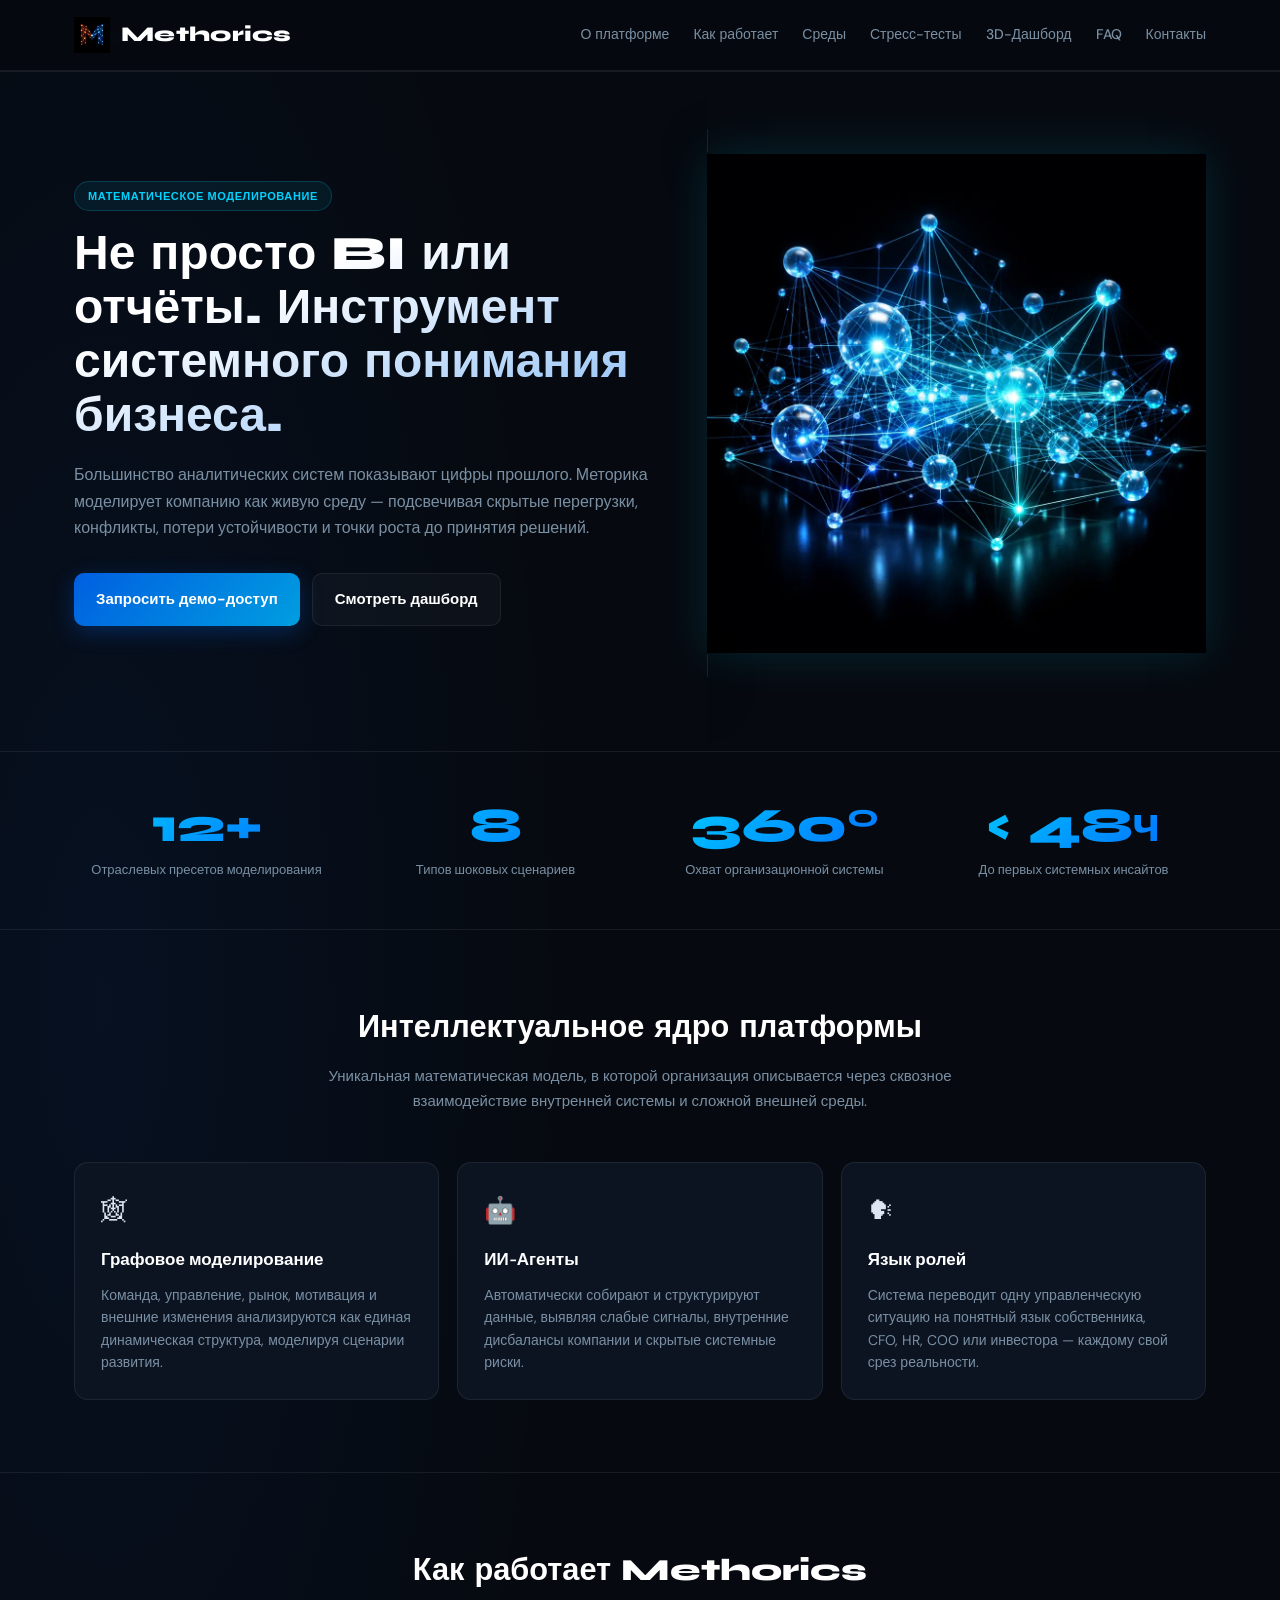
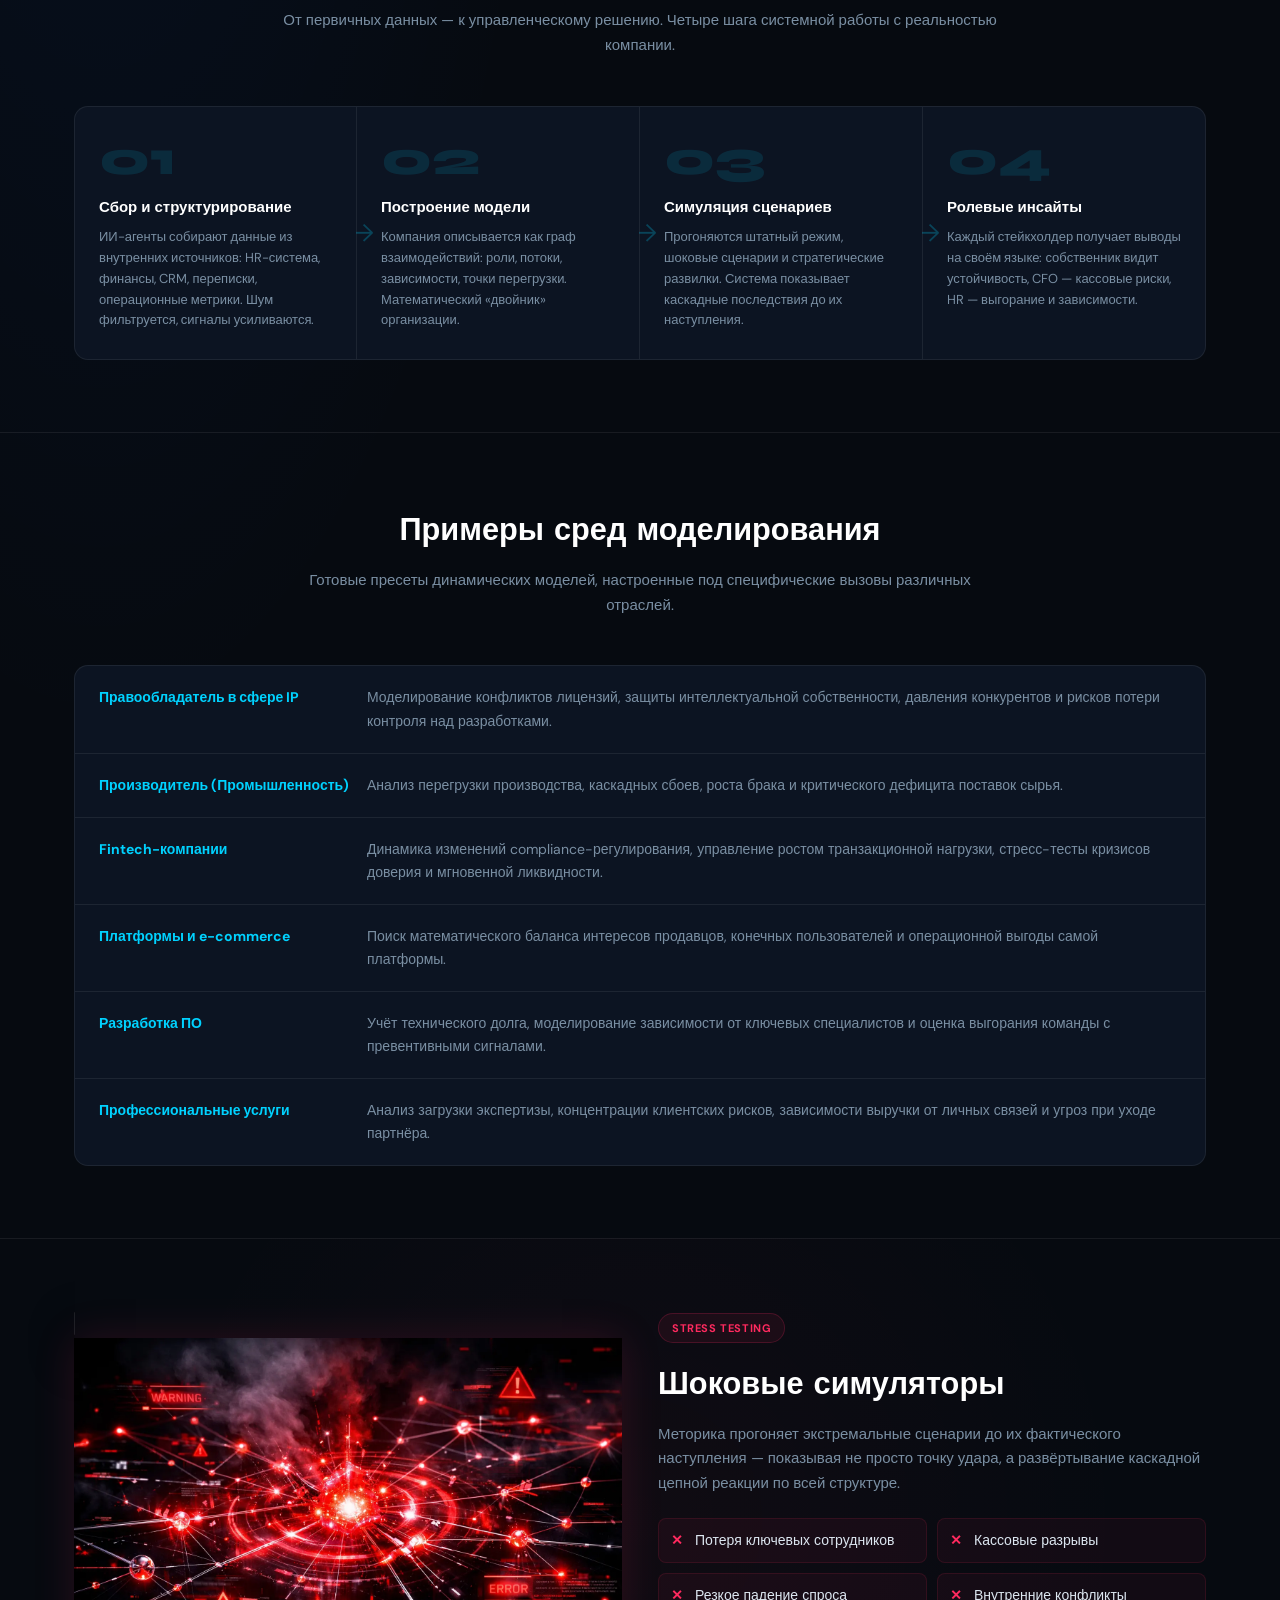
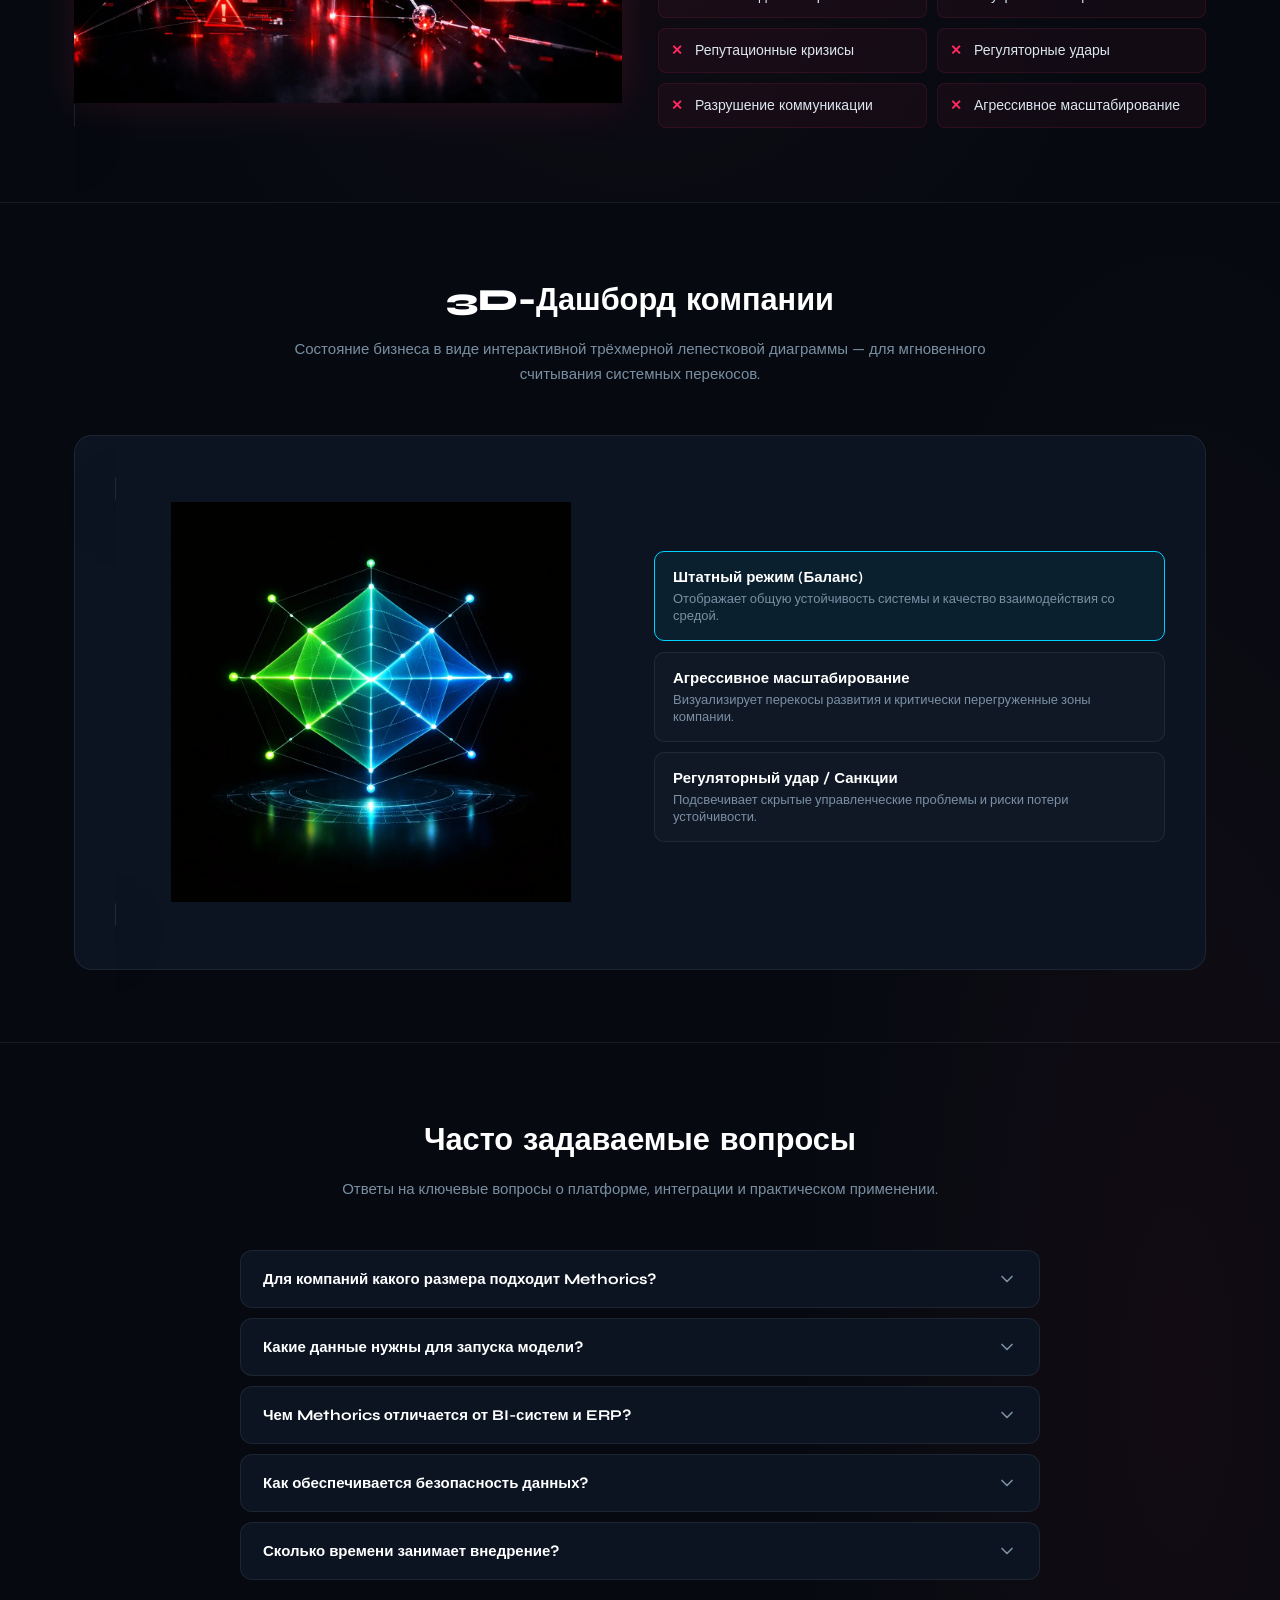
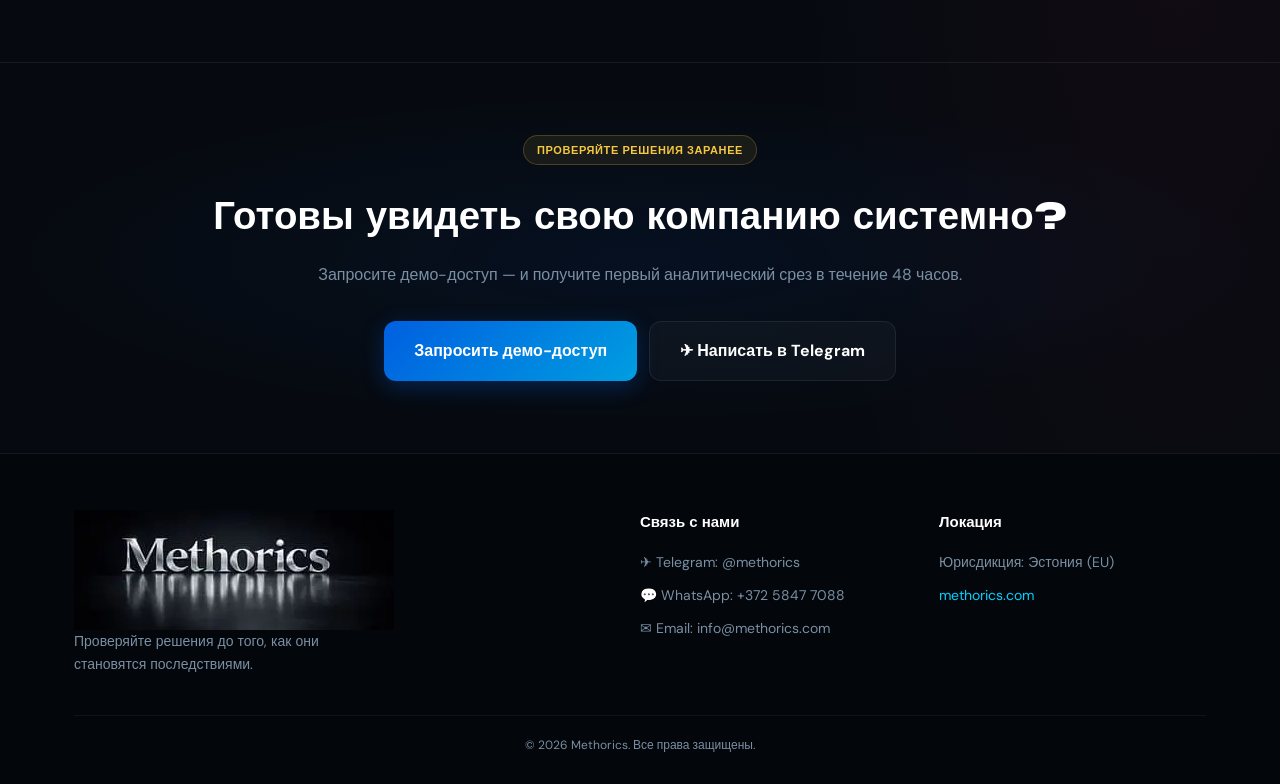
==== commit df8d99a8: "Update index.html" ====
--- a/index.html
+++ b/index.html
@@ -10,8 +10,9 @@
     <link href="https://fonts.googleapis.com/css2?family=Syne:wght@700;800&family=DM+Sans:wght@400;500;700&display=swap" rel="stylesheet">
     <style>
         :root {
-            --bg-dark: #050810;
-            --bg-card: #0b1220;
+            --bg-dark: #060a10;
+            --bg-card: #0c1422;
+            --bg-card-2: #0f1929;
             --accent-blue: #00d2ff;
             --accent-blue-deep: #005fe0;
             --accent-red: #ff2a5f;
@@ -19,8 +20,8 @@
             --text-main: #dce6f0;
             --text-muted: #7a8fa3;
             --border-color: rgba(255,255,255,0.07);
-            --header-bg: rgba(5,8,16,0.92);
-            --shadow: 0 20px 56px rgba(0,0,0,0.45);
+            --header-bg: rgba(6,10,16,0.92);
+            --shadow: 0 18px 48px rgba(0,0,0,0.36);
             --font-display: 'Syne', sans-serif;
             --font-body: 'DM Sans', sans-serif;
         }
@@ -30,7 +31,10 @@
 
         body {
             font-family: var(--font-body);
-            background: var(--bg-dark);
+            background:
+                radial-gradient(ellipse 60% 40% at 8% 18%, rgba(0,100,255,0.07) 0%, transparent 60%),
+                radial-gradient(ellipse 50% 35% at 92% 82%, rgba(255,42,95,0.05) 0%, transparent 60%),
+                var(--bg-dark);
             color: var(--text-main);
             line-height: 1.65;
             overflow-x: hidden;
@@ -40,8 +44,10 @@
         img { display: block; max-width: 100%; height: auto; }
 
         .container {
-            width: 100%; max-width: 1180px;
-            margin: 0 auto; padding: 0 24px;
+            width: 100%;
+            max-width: 1180px;
+            margin: 0 auto;
+            padding: 0 24px;
         }
 
         /* ── Skip link ── */
@@ -56,20 +62,23 @@
         header {
             position: sticky; top: 0; z-index: 200;
             background: var(--header-bg);
-            backdrop-filter: blur(16px) saturate(160%);
+            backdrop-filter: blur(14px) saturate(140%);
             border-bottom: 1px solid var(--border-color);
         }
         .header-inner {
             min-height: 70px;
             display: flex; align-items: center; justify-content: space-between; gap: 16px;
         }
-        .brand { display: inline-flex; align-items: center; gap: 11px; }
+        .brand {
+            display: inline-flex; align-items: center; gap: 11px;
+        }
         .brand-logo { width: 36px; height: 36px; flex: 0 0 36px; object-fit: contain; }
         .brand-name {
             font-family: var(--font-display);
             font-size: 21px; font-weight: 800; color: #fff;
             white-space: nowrap; letter-spacing: 0.3px;
         }
+
         .menu-toggle {
             display: none; width: 44px; height: 44px;
             border: 1px solid var(--border-color); border-radius: 10px;
@@ -83,227 +92,201 @@
         .menu-toggle[aria-expanded="true"] .close-icon { display: block; }
 
         nav.site-nav { display: flex; align-items: center; gap: 24px; }
-        .site-nav a { color: var(--text-muted); font-size: 14px; font-weight: 500; transition: color .18s; }
+        .site-nav a {
+            color: var(--text-muted); font-size: 14px; font-weight: 500;
+            transition: color .18s;
+        }
         .site-nav a:hover { color: var(--accent-blue); }
 
         /* ── Badges ── */
         .badge {
             display: inline-flex; padding: 5px 13px;
-            background: rgba(0,210,255,0.07); border: 1px solid rgba(0,210,255,0.2);
+            background: rgba(0,210,255,0.07);
+            border: 1px solid rgba(0,210,255,0.2);
             color: var(--accent-blue); border-radius: 999px;
             font-size: 11px; font-weight: 700; text-transform: uppercase;
             letter-spacing: .6px; margin-bottom: 16px;
         }
-        .badge-red { background: rgba(255,42,95,0.07); border-color: rgba(255,42,95,0.2); color: var(--accent-red); }
-        .badge-gold { background: rgba(245,200,66,0.08); border-color: rgba(245,200,66,0.22); color: var(--accent-gold); }
-
-        /* ── Buttons ── */
+        .badge-red {
+            background: rgba(255,42,95,0.07);
+            border-color: rgba(255,42,95,0.2);
+            color: var(--accent-red);
+        }
+        .badge-gold {
+            background: rgba(245,200,66,0.08);
+            border-color: rgba(245,200,66,0.22);
+            color: var(--accent-gold);
+        }
+
+        /* ── Hero ── */
+        .hero { padding: 56px 0 72px; }
+        .grid-2 { display: flex; flex-direction: column; gap: 36px; }
+        @media (min-width: 992px) {
+            .grid-2 { flex-direction: row; align-items: center; gap: 48px; }
+            .hero-text-cell { width: 54%; }
+            .hero-image-cell { width: 46%; }
+        }
+
+        h1 {
+            font-family: var(--font-display);
+            font-size: clamp(28px, 3.8vw, 48px);
+            font-weight: 800; line-height: 1.12; margin-bottom: 20px;
+            background: linear-gradient(160deg, #ffffff 30%, #7eb6f5 100%);
+            -webkit-background-clip: text; -webkit-text-fill-color: transparent;
+            background-clip: text;
+        }
+
+        .hero-lead {
+            color: var(--text-muted); font-size: 16px; margin-bottom: 32px; max-width: 58ch;
+        }
+
+        .cta-row { display: flex; flex-wrap: wrap; gap: 12px; }
         .btn {
             display: inline-flex; align-items: center; justify-content: center; gap: 8px;
             padding: 13px 22px; border: none; border-radius: 10px;
             background: linear-gradient(135deg, var(--accent-blue-deep), #009ee0);
             color: #fff; font-family: var(--font-body); font-weight: 700; font-size: 15px;
-            cursor: pointer; box-shadow: 0 6px 22px rgba(0,95,224,0.3);
+            cursor: pointer;
+            box-shadow: 0 6px 22px rgba(0,95,224,0.3);
             transition: transform .18s, box-shadow .18s;
         }
-        .btn:hover { transform: translateY(-2px); box-shadow: 0 10px 30px rgba(0,180,255,0.32); }
+        .btn:hover { transform: translateY(-2px); box-shadow: 0 10px 30px rgba(0,180,255,0.3); }
         .btn-secondary {
-            background: rgba(255,255,255,0.04); border: 1px solid var(--border-color); box-shadow: none;
+            background: rgba(255,255,255,0.03);
+            border: 1px solid var(--border-color);
+            box-shadow: none;
         }
         .btn-secondary:hover { border-color: rgba(0,210,255,0.3); }
         .btn-lg { padding: 16px 30px; font-size: 16px; border-radius: 12px; }
-        .cta-row { display: flex; flex-wrap: wrap; gap: 12px; }
-
-        /* ── Img shell ── */
+
+        /* ── Image shells ── */
         .img-shell {
             border: 1px solid var(--border-color); border-radius: 16px;
-            overflow: hidden; background: rgba(255,255,255,0.015);
+            overflow: hidden; background: rgba(255,255,255,0.02);
             box-shadow: var(--shadow);
         }
-        .responsive-img { width: 100%; height: auto; object-fit: cover; display: block; }
-
-        /* ── Sections base ── */
-        section { padding: 80px 0; border-top: 1px solid var(--border-color); }
-        .section-header { text-align: center; max-width: 720px; margin: 0 auto 52px; }
+        .responsive-img { width: 100%; height: auto; object-fit: contain; }
+        .glow-blue { box-shadow: 0 0 40px rgba(0,210,255,0.14); }
+        .glow-red  { box-shadow: 0 0 40px rgba(255,42,95,0.14); }
+
+        /* ── Sections ── */
+        section { padding: 72px 0; border-top: 1px solid var(--border-color); }
+
+        .section-header {
+            text-align: center; max-width: 720px; margin: 0 auto 48px;
+        }
         .section-header h2 {
             font-family: var(--font-display);
-            font-size: clamp(22px, 2.4vw, 34px); font-weight: 800;
+            font-size: clamp(22px, 2.4vw, 32px); font-weight: 800;
             margin-bottom: 12px; color: #fff;
         }
         .section-header p { color: var(--text-muted); font-size: 15px; }
 
-        /* ════════════════════════════
-           HERO — bg-hero.webp
-        ════════════════════════════ */
-        .hero {
-            position: relative; padding: 0; overflow: hidden;
-            border-top: none;
-        }
-        .hero-bg {
-            position: absolute; inset: 0; z-index: 0;
-            background-image: url('bg-hero.webp');
-            background-size: cover; background-position: center 30%;
-        }
-        .hero-bg::after {
-            content: '';
-            position: absolute; inset: 0;
-            background: linear-gradient(
-                100deg,
-                rgba(5,8,16,0.92) 0%,
-                rgba(5,8,16,0.75) 50%,
-                rgba(5,8,16,0.45) 100%
-            );
-        }
-        .hero-inner {
-            position: relative; z-index: 1;
-            display: flex; flex-direction: column; gap: 36px;
-            padding: 80px 0 96px;
-        }
-        @media (min-width: 992px) {
-            .hero-inner { flex-direction: row; align-items: center; gap: 56px; }
-            .hero-text-cell { width: 52%; }
-            .hero-image-cell { width: 48%; }
-        }
-        h1 {
-            font-family: var(--font-display);
-            font-size: clamp(30px, 4vw, 52px);
-            font-weight: 800; line-height: 1.1; margin-bottom: 20px;
-            background: linear-gradient(160deg, #ffffff 25%, #7eb6f5 100%);
-            -webkit-background-clip: text; -webkit-text-fill-color: transparent; background-clip: text;
-        }
-        .hero-lead { color: var(--text-muted); font-size: 16px; margin-bottom: 32px; max-width: 56ch; }
-
-        /* ════════════════════════════
-           STATS BAND
-        ════════════════════════════ */
-        .stats-band { padding: 52px 0; border-top: 1px solid var(--border-color); }
-        .stats-grid { display: grid; grid-template-columns: repeat(2,1fr); gap: 24px; }
-        @media (min-width: 768px) { .stats-grid { grid-template-columns: repeat(4,1fr); } }
+        /* ── Core cards ── */
+        .cards-grid {
+            display: grid; grid-template-columns: 1fr; gap: 18px;
+        }
+        @media (min-width: 768px) { .cards-grid { grid-template-columns: repeat(3, 1fr); } }
+
+        .card {
+            background: var(--bg-card); border: 1px solid var(--border-color);
+            border-radius: 14px; padding: 26px;
+            transition: transform .2s, border-color .2s;
+        }
+        .card:hover { transform: translateY(-3px); border-color: rgba(0,210,255,0.2); }
+        .card-icon { font-size: 26px; margin-bottom: 14px; }
+        .card h3 { font-family: var(--font-display); font-size: 17px; margin-bottom: 10px; color: #fff; }
+        .card p { color: var(--text-muted); font-size: 14px; line-height: 1.6; }
+
+        /* ── Stats ── */
+        .stats-band {
+            border-top: 1px solid var(--border-color);
+            padding: 48px 0;
+        }
+        .stats-grid {
+            display: grid; grid-template-columns: repeat(2, 1fr); gap: 24px;
+        }
+        @media (min-width: 768px) { .stats-grid { grid-template-columns: repeat(4, 1fr); } }
         .stat-item { text-align: center; }
         .stat-num {
             font-family: var(--font-display);
-            font-size: clamp(34px, 4vw, 52px); font-weight: 800;
+            font-size: clamp(32px, 4vw, 48px); font-weight: 800;
             background: linear-gradient(135deg, #00d2ff, #0066ff);
-            -webkit-background-clip: text; -webkit-text-fill-color: transparent; background-clip: text;
+            -webkit-background-clip: text; -webkit-text-fill-color: transparent;
+            background-clip: text;
             line-height: 1.1; margin-bottom: 6px;
         }
         .stat-label { color: var(--text-muted); font-size: 13px; font-weight: 500; }
 
-        /* ════════════════════════════
-           CORE CARDS — illus-network-dark.webp
-        ════════════════════════════ */
-        .core-section {
-            position: relative; overflow: hidden;
-        }
-        .core-bg {
-            position: absolute; inset: 0; z-index: 0;
-            background-image: url('illus-network-dark.webp');
-            background-size: cover; background-position: center;
-            opacity: 0.08;
-        }
-        .core-section .container { position: relative; z-index: 1; }
-
-        .cards-grid { display: grid; grid-template-columns: 1fr; gap: 18px; }
-        @media (min-width: 768px) { .cards-grid { grid-template-columns: repeat(3,1fr); } }
-        .card {
-            background: rgba(11,18,32,0.85); border: 1px solid var(--border-color);
-            border-radius: 14px; padding: 28px;
-            backdrop-filter: blur(8px);
-            transition: transform .2s, border-color .2s;
-        }
-        .card:hover { transform: translateY(-3px); border-color: rgba(0,210,255,0.22); }
-        .card-icon { font-size: 28px; margin-bottom: 14px; }
-        .card h3 { font-family: var(--font-display); font-size: 17px; margin-bottom: 10px; color: #fff; }
-        .card p { color: var(--text-muted); font-size: 14px; line-height: 1.6; }
-
-        /* ════════════════════════════
-           HOW IT WORKS — bg-section.webp + illus-digital-landscape.webp
-        ════════════════════════════ */
-        .how-section {
-            position: relative; overflow: hidden;
-        }
-        .how-bg {
-            position: absolute; inset: 0; z-index: 0;
-            background-image: url('bg-section.webp');
-            background-size: cover; background-position: center;
-        }
-        .how-bg::after {
-            content: ''; position: absolute; inset: 0;
-            background: rgba(5,8,16,0.88);
-        }
-        .how-section .container { position: relative; z-index: 1; }
-
-        .how-layout {
-            display: grid; grid-template-columns: 1fr; gap: 48px; align-items: center;
-        }
-        @media (min-width: 992px) { .how-layout { grid-template-columns: 1fr 1fr; gap: 64px; } }
-
-        .steps-list { display: flex; flex-direction: column; gap: 0; }
+        /* ── How it works ── */
+        .steps-grid {
+            display: grid; grid-template-columns: 1fr; gap: 0;
+            counter-reset: steps;
+        }
+        @media (min-width: 768px) { .steps-grid { grid-template-columns: repeat(4, 1fr); gap: 0; } }
+
         .step {
-            display: flex; gap: 20px; padding: 22px 0;
-            border-bottom: 1px solid var(--border-color);
-        }
-        .step:last-child { border-bottom: none; }
+            position: relative; padding: 28px 24px;
+            background: var(--bg-card); border: 1px solid var(--border-color);
+            border-radius: 0;
+        }
+        .step:first-child { border-radius: 14px 14px 0 0; }
+        .step:last-child { border-radius: 0 0 14px 14px; }
+        @media (min-width: 768px) {
+            .step:first-child { border-radius: 14px 0 0 14px; }
+            .step:last-child  { border-radius: 0 14px 14px 0; }
+            .step + .step { border-left: none; }
+        }
         .step-num {
-            font-family: var(--font-display); font-size: 36px; font-weight: 800;
-            color: rgba(0,210,255,0.15); line-height: 1; flex: 0 0 48px; padding-top: 2px;
-        }
-        .step-body h3 {
-            font-family: var(--font-display); font-size: 16px; font-weight: 700;
-            color: #fff; margin-bottom: 6px;
-        }
-        .step-body p { color: var(--text-muted); font-size: 14px; line-height: 1.6; }
-
-        .how-visual .img-shell { border-radius: 18px; overflow: hidden; }
-        .how-visual img { width: 100%; height: 420px; object-fit: cover; object-position: center; border-radius: 18px; }
-
-        /* ════════════════════════════
-           ENVIRONMENTS — illus-smart-city.webp sidebar
-        ════════════════════════════ */
-        .env-section-layout {
-            display: grid; grid-template-columns: 1fr; gap: 40px; align-items: start;
-        }
-        @media (min-width: 992px) { .env-section-layout { grid-template-columns: 1fr 420px; gap: 56px; align-items: center; } }
-
+            font-family: var(--font-display);
+            font-size: 48px; font-weight: 800; line-height: 1;
+            color: rgba(0,210,255,0.12); margin-bottom: 12px;
+        }
+        .step h3 {
+            font-family: var(--font-display); font-size: 15px; font-weight: 700;
+            color: #fff; margin-bottom: 8px;
+        }
+        .step p { color: var(--text-muted); font-size: 13px; line-height: 1.6; }
+
+        /* ── Connector arrows ── */
+        @media (min-width: 768px) {
+            .step::after {
+                content: '→';
+                position: absolute; right: -18px; top: 50%;
+                transform: translateY(-50%);
+                color: rgba(0,210,255,0.25); font-size: 24px; z-index: 1;
+            }
+            .step:last-child::after { display: none; }
+        }
+
+        /* ── Environments ── */
         .env-list {
-            background: var(--bg-card); border: 1px solid var(--border-color);
-            border-radius: 14px; overflow: hidden;
+            margin-top: 18px; background: var(--bg-card);
+            border: 1px solid var(--border-color); border-radius: 14px; overflow: hidden;
         }
         .env-item {
-            display: grid; gap: 6px; padding: 18px 22px;
+            display: grid; gap: 8px; padding: 20px 24px;
             border-top: 1px solid var(--border-color);
             transition: background .18s;
         }
         .env-item:first-child { border-top: none; }
         .env-item:hover { background: rgba(0,210,255,0.03); }
-        @media (min-width: 600px) { .env-item { grid-template-columns: 220px 1fr; align-items: start; } }
+        @media (min-width: 768px) {
+            .env-item { grid-template-columns: 260px 1fr; align-items: start; }
+        }
         .env-title { font-weight: 700; color: var(--accent-blue); font-size: 14px; }
-        .env-desc  { color: var(--text-muted); font-size: 13px; line-height: 1.6; }
-
-        .env-visual { position: sticky; top: 90px; }
-        .env-visual img { width: 100%; border-radius: 18px; aspect-ratio: 3/4; object-fit: cover; }
-
-        /* ════════════════════════════
-           SHOCK — illus-crisis-network.webp + illus-data-network.webp
-        ════════════════════════════ */
+        .env-desc  { color: var(--text-muted); font-size: 14px; }
+
+        /* ── Shock ── */
         .shock-section {
-            position: relative; overflow: hidden;
-        }
-        .shock-bg {
-            position: absolute; inset: 0; z-index: 0;
-            background-image: url('illus-data-network.webp');
-            background-size: cover; background-position: center;
-            opacity: 0.06;
-        }
-        .shock-section .container { position: relative; z-index: 1; }
-
+            background: radial-gradient(circle at 50% 50%, rgba(255,42,95,0.04) 0%, transparent 70%);
+        }
         .shock-grid {
-            display: grid; grid-template-columns: 1fr; gap: 48px;
-        }
-        @media (min-width: 992px) { .shock-grid { grid-template-columns: 1fr 1fr; align-items: center; } }
-
-        .shock-img img { width: 100%; border-radius: 18px; aspect-ratio: 4/3; object-fit: cover; }
-
+            display: grid; grid-template-columns: 1fr; gap: 36px;
+        }
+        @media (min-width: 992px) {
+            .shock-grid { grid-template-columns: 1fr 1fr; align-items: center; }
+        }
         .shock-list {
             list-style: none; display: grid;
             grid-template-columns: 1fr; gap: 10px; margin-top: 22px;
@@ -311,38 +294,26 @@
         @media (min-width: 480px) { .shock-list { grid-template-columns: 1fr 1fr; } }
         .shock-list li {
             position: relative; padding: 10px 12px 10px 36px;
-            background: rgba(255,42,95,0.05); border: 1px solid rgba(255,42,95,0.12);
-            border-radius: 8px; color: var(--text-main); font-size: 14px; font-weight: 500;
+            background: rgba(255,42,95,0.05);
+            border: 1px solid rgba(255,42,95,0.12);
+            border-radius: 8px;
+            color: var(--text-main); font-size: 14px; font-weight: 500;
         }
         .shock-list li::before {
             content: "✕"; position: absolute; left: 12px; top: 10px;
             color: var(--accent-red); font-weight: 800;
         }
 
-        /* ════════════════════════════
-           DASHBOARD — illus-system-risk.webp фон
-        ════════════════════════════ */
-        .dashboard-section {
-            position: relative; overflow: hidden;
-        }
-        .dash-bg {
-            position: absolute; inset: 0; z-index: 0;
-            background-image: url('illus-system-risk.webp');
-            background-size: cover; background-position: center;
-            opacity: 0.05;
-        }
-        .dashboard-section .container { position: relative; z-index: 1; }
-
+        /* ── Dashboard ── */
         .dashboard-container {
             display: grid; grid-template-columns: 1fr; gap: 28px;
-            background: rgba(11,18,32,0.9); border: 1px solid var(--border-color);
+            background: var(--bg-card); border: 1px solid var(--border-color);
             border-radius: 18px; padding: 28px;
-            backdrop-filter: blur(12px);
         }
         @media (min-width: 992px) {
-            .dashboard-container { grid-template-columns: 1fr 1fr; align-items: center; padding: 44px; }
-        }
-        .dash-visual img { max-width: 420px; margin: 0 auto; width: 100%; }
+            .dashboard-container { grid-template-columns: 1fr 1fr; align-items: center; padding: 40px; }
+        }
+        .dash-visual img { max-width: 400px; margin: 0 auto; }
 
         .interactive-btn {
             width: 100%; display: block; text-align: left;
@@ -352,19 +323,18 @@
             transition: background .18s, border-color .18s, transform .18s;
             margin-bottom: 10px;
         }
-        .interactive-btn:last-child { margin-bottom: 0; }
         .interactive-btn:hover,
         .interactive-btn.active {
             background: rgba(0,210,255,0.06); border-color: rgba(0,210,255,0.28);
             transform: translateY(-1px);
         }
         .interactive-btn[aria-pressed="true"] { border-color: var(--accent-blue); }
-        .interactive-btn h4 { font-family: var(--font-display); color: #fff; font-size: 15px; margin-bottom: 4px; }
+        .interactive-btn h4 {
+            font-family: var(--font-display); color: #fff; font-size: 15px; margin-bottom: 4px;
+        }
         .interactive-btn p { color: var(--text-muted); font-size: 13px; }
 
-        /* ════════════════════════════
-           FAQ
-        ════════════════════════════ */
+        /* ── FAQ ── */
         .faq-list { max-width: 800px; margin: 0 auto; }
         .faq-item {
             border: 1px solid var(--border-color); border-radius: 12px;
@@ -374,7 +344,8 @@
             width: 100%; display: flex; align-items: center; justify-content: space-between;
             gap: 16px; padding: 18px 22px; background: none; border: none;
             color: #fff; font-family: var(--font-display); font-size: 15px; font-weight: 700;
-            cursor: pointer; text-align: left; transition: color .18s;
+            cursor: pointer; text-align: left;
+            transition: color .18s;
         }
         .faq-q:hover { color: var(--accent-blue); }
         .faq-arrow {
@@ -382,54 +353,46 @@
             color: var(--text-muted); transition: transform .25s;
         }
         .faq-item.open .faq-arrow { transform: rotate(180deg); color: var(--accent-blue); }
-        .faq-body { max-height: 0; overflow: hidden; transition: max-height .3s ease; }
+        .faq-body {
+            max-height: 0; overflow: hidden; transition: max-height .3s ease, padding .3s ease;
+        }
         .faq-item.open .faq-body { max-height: 400px; }
-        .faq-body-inner { padding: 0 22px 20px; color: var(--text-muted); font-size: 14px; line-height: 1.7; }
-
-        /* ════════════════════════════
-           CTA FINAL — illus-galaxy-network.webp
-        ════════════════════════════ */
+        .faq-body-inner {
+            padding: 0 22px 20px;
+            color: var(--text-muted); font-size: 14px; line-height: 1.7;
+        }
+
+        /* ── Final CTA ── */
         .cta-section {
-            position: relative; overflow: hidden; text-align: center;
-        }
-        .cta-bg {
-            position: absolute; inset: 0; z-index: 0;
-            background-image: url('illus-galaxy-network.webp');
-            background-size: cover; background-position: center;
-        }
-        .cta-bg::after {
-            content: ''; position: absolute; inset: 0;
-            background: linear-gradient(180deg, rgba(5,8,16,0.82) 0%, rgba(5,8,16,0.72) 50%, rgba(5,8,16,0.92) 100%);
-        }
-        .cta-section .container { position: relative; z-index: 1; }
+            text-align: center;
+            background: radial-gradient(ellipse 70% 60% at 50% 50%, rgba(0,100,255,0.07) 0%, transparent 70%);
+        }
         .cta-section h2 {
             font-family: var(--font-display);
-            font-size: clamp(28px, 3vw, 44px); font-weight: 800; color: #fff; margin-bottom: 14px;
-        }
-        .cta-section p { color: var(--text-muted); font-size: 16px; margin-bottom: 36px; }
-
-        /* ════════════════════════════
-           FOOTER — illus-digital-landscape.webp тонкий фон
-        ════════════════════════════ */
+            font-size: clamp(26px, 3vw, 40px); font-weight: 800; color: #fff;
+            margin-bottom: 14px;
+        }
+        .cta-section p { color: var(--text-muted); font-size: 16px; margin-bottom: 32px; }
+
+        /* ── Footer ── */
         footer {
-            position: relative; overflow: hidden;
-            background: #03060c; border-top: 1px solid var(--border-color); padding: 60px 0 28px;
-        }
-        .footer-bg {
-            position: absolute; inset: 0; z-index: 0;
-            background-image: url('illus-digital-landscape.webp');
-            background-size: cover; background-position: center top;
-            opacity: 0.04;
-        }
-        footer .container { position: relative; z-index: 1; }
-        .footer-grid { display: grid; grid-template-columns: 1fr; gap: 32px; }
+            background: #03060b;
+            border-top: 1px solid var(--border-color);
+            padding: 56px 0 28px;
+        }
+        .footer-grid {
+            display: grid; grid-template-columns: 1fr; gap: 32px;
+        }
         @media (min-width: 768px) { .footer-grid { grid-template-columns: 2fr 1fr 1fr; } }
         .footer-logo { max-width: 170px; margin-bottom: 14px; }
         .footer-h { color: #fff; margin-bottom: 16px; font-family: var(--font-display); font-weight: 700; font-size: 15px; }
-        .contact-link { display: block; color: var(--text-muted); margin-bottom: 10px; font-size: 14px; transition: color .18s; }
+        .contact-link {
+            display: block; color: var(--text-muted); margin-bottom: 10px; font-size: 14px;
+            transition: color .18s;
+        }
         .contact-link:hover { color: var(--accent-blue); }
         .footer-bottom {
-            margin-top: 44px; padding-top: 20px;
+            margin-top: 40px; padding-top: 20px;
             border-top: 1px solid rgba(255,255,255,0.05);
             text-align: center; color: var(--text-muted); font-size: 12px;
         }
@@ -441,19 +404,21 @@
                 position: fixed; inset: 70px 0 auto 0;
                 display: flex; flex-direction: column; align-items: stretch;
                 padding: 8px 20px 16px;
-                background: rgba(5,8,16,0.98);
+                background: rgba(6,10,16,0.98);
                 border-bottom: 1px solid var(--border-color);
                 transform: translateY(-130%); opacity: 0; pointer-events: none;
                 transition: transform .22s ease, opacity .22s ease;
             }
             nav.site-nav.open { transform: translateY(0); opacity: 1; pointer-events: auto; }
-            .site-nav a { display: block; padding: 13px 0; border-bottom: 1px solid rgba(255,255,255,0.05); }
+            .site-nav a {
+                display: block; padding: 13px 0;
+                border-bottom: 1px solid rgba(255,255,255,0.05);
+            }
             .site-nav a:last-child { border-bottom: none; }
-            .env-visual { display: none; }
         }
         @media (max-width: 480px) {
             .btn { width: 100%; }
-            section { padding: 56px 0; }
+            .hero { padding-top: 36px; }
         }
         @media (prefers-reduced-motion: reduce) {
             html { scroll-behavior: auto; }
@@ -500,33 +465,31 @@
 
     <main id="main">
 
-        <!-- ══ HERO ══ bg-hero.webp -->
+        <!-- ── HERO ── -->
         <section class="hero" id="about" aria-labelledby="hero-h1">
-            <div class="hero-bg" role="presentation" aria-hidden="true"></div>
             <div class="container">
-                <div class="hero-inner">
+                <div class="grid-2">
                     <div class="hero-text-cell">
                         <div class="badge">Математическое моделирование</div>
                         <h1 id="hero-h1">Не просто BI или отчёты. Инструмент системного понимания бизнеса.</h1>
-                        <p class="hero-lead">Большинство аналитических систем показывают цифры прошлого. Метрика моделирует компанию как живую среду — подсвечивая скрытые перегрузки, конфликты, потери устойчивости и точки роста до принятия решений.</p>
+                        <p class="hero-lead">Большинство аналитических систем показывают цифры прошлого. Меторика моделирует компанию как живую среду — подсвечивая скрытые перегрузки, конфликты, потери устойчивости и точки роста до принятия решений.</p>
                         <div class="cta-row">
                             <a href="#contacts" class="btn">Запросить демо-доступ</a>
                             <a href="#dashboard" class="btn btn-secondary">Смотреть дашборд</a>
                         </div>
                     </div>
                     <div class="hero-image-cell">
-                        <div class="img-shell">
-                            <img src="methorics_network_graph.webp"
-                                 alt="Графовая модель Methorics — визуализация организационных связей"
-                                 class="responsive-img" loading="eager" decoding="async"
-                                 onerror="this.src='methorics_network_graph.png'">
-                        </div>
+                        <picture class="img-shell">
+                            <source srcset="methorics_network_graph.webp" type="image/webp">
+                            <img src="methorics_network_graph.png" alt="Графовая модель Methorics — визуализация организационных связей"
+                                 class="responsive-img glow-blue" loading="eager" decoding="async">
+                        </picture>
                     </div>
                 </div>
             </div>
         </section>
 
-        <!-- ══ STATS ══ -->
+        <!-- ── STATS ── -->
         <div class="stats-band">
             <div class="container">
                 <div class="stats-grid">
@@ -543,16 +506,15 @@
                         <div class="stat-label">Охват организационной системы</div>
                     </div>
                     <div class="stat-item">
-                        <div class="stat-num">&lt;48ч</div>
+                        <div class="stat-num">&lt; 48ч</div>
                         <div class="stat-label">До первых системных инсайтов</div>
                     </div>
                 </div>
             </div>
         </div>
 
-        <!-- ══ CORE ══ illus-network-dark.webp фон -->
-        <section class="core-section" aria-labelledby="core-h2">
-            <div class="core-bg" role="presentation" aria-hidden="true"></div>
+        <!-- ── CORE ── -->
+        <section aria-labelledby="core-h2">
             <div class="container">
                 <div class="section-header">
                     <h2 id="core-h2">Интеллектуальное ядро платформы</h2>
@@ -578,115 +540,90 @@
             </div>
         </section>
 
-        <!-- ══ HOW IT WORKS ══ bg-section.webp + illus-digital-landscape.webp -->
-        <section id="how" class="how-section" aria-labelledby="how-h2">
-            <div class="how-bg" role="presentation" aria-hidden="true"></div>
+        <!-- ── HOW IT WORKS ── -->
+        <section id="how" aria-labelledby="how-h2">
             <div class="container">
                 <div class="section-header">
                     <h2 id="how-h2">Как работает Methorics</h2>
                     <p>От первичных данных — к управленческому решению. Четыре шага системной работы с реальностью компании.</p>
                 </div>
-                <div class="how-layout">
-                    <div class="steps-list" role="list">
-                        <div class="step" role="listitem">
-                            <div class="step-num">01</div>
-                            <div class="step-body">
-                                <h3>Сбор и структурирование</h3>
-                                <p>ИИ-агенты собирают данные из внутренних источников: HR-система, финансы, CRM, переписки, операционные метрики. Шум фильтруется, сигналы усиливаются.</p>
-                            </div>
-                        </div>
-                        <div class="step" role="listitem">
-                            <div class="step-num">02</div>
-                            <div class="step-body">
-                                <h3>Построение модели</h3>
-                                <p>Компания описывается как граф взаимодействий: роли, потоки, зависимости, точки перегрузки. Математический «двойник» организации.</p>
-                            </div>
-                        </div>
-                        <div class="step" role="listitem">
-                            <div class="step-num">03</div>
-                            <div class="step-body">
-                                <h3>Симуляция сценариев</h3>
-                                <p>Прогоняются штатный режим, шоковые сценарии и стратегические развилки. Система показывает каскадные последствия до их наступления.</p>
-                            </div>
-                        </div>
-                        <div class="step" role="listitem">
-                            <div class="step-num">04</div>
-                            <div class="step-body">
-                                <h3>Ролевые инсайты</h3>
-                                <p>Каждый стейкхолдер получает выводы на своём языке: собственник видит устойчивость, CFO — кассовые риски, HR — выгорание и зависимости.</p>
-                            </div>
-                        </div>
-                    </div>
-                    <div class="how-visual">
-                        <div class="img-shell">
-                            <img src="illus-digital-landscape.webp"
-                                 alt="Цифровой ландшафт — визуализация процесса моделирования"
-                                 loading="lazy" decoding="async"
-                                 style="width:100%;height:420px;object-fit:cover;border-radius:16px;">
-                        </div>
+                <div class="steps-grid" role="list">
+                    <div class="step" role="listitem">
+                        <div class="step-num">01</div>
+                        <h3>Сбор и структурирование</h3>
+                        <p>ИИ-агенты собирают данные из внутренних источников: HR-система, финансы, CRM, переписки, операционные метрики. Шум фильтруется, сигналы усиливаются.</p>
+                    </div>
+                    <div class="step" role="listitem">
+                        <div class="step-num">02</div>
+                        <h3>Построение модели</h3>
+                        <p>Компания описывается как граф взаимодействий: роли, потоки, зависимости, точки перегрузки. Математический «двойник» организации.</p>
+                    </div>
+                    <div class="step" role="listitem">
+                        <div class="step-num">03</div>
+                        <h3>Симуляция сценариев</h3>
+                        <p>Прогоняются штатный режим, шоковые сценарии и стратегические развилки. Система показывает каскадные последствия до их наступления.</p>
+                    </div>
+                    <div class="step" role="listitem">
+                        <div class="step-num">04</div>
+                        <h3>Ролевые инсайты</h3>
+                        <p>Каждый стейкхолдер получает выводы на своём языке: собственник видит устойчивость, CFO — кассовые риски, HR — выгорание и зависимости.</p>
                     </div>
                 </div>
             </div>
         </section>
 
-        <!-- ══ ENVIRONMENTS ══ illus-smart-city.webp сайдбар -->
+        <!-- ── ENVIRONMENTS ── -->
         <section id="environments" aria-labelledby="env-h2">
             <div class="container">
                 <div class="section-header">
                     <h2 id="env-h2">Примеры сред моделирования</h2>
                     <p>Готовые пресеты динамических моделей, настроенные под специфические вызовы различных отраслей.</p>
                 </div>
-                <div class="env-section-layout">
-                    <div class="env-list" role="list">
-                        <div class="env-item" role="listitem">
-                            <div class="env-title">Правообладатель в сфере IP</div>
-                            <div class="env-desc">Моделирование конфликтов лицензий, защиты интеллектуальной собственности, давления конкурентов и рисков потери контроля над разработками.</div>
-                        </div>
-                        <div class="env-item" role="listitem">
-                            <div class="env-title">Производитель (Промышленность)</div>
-                            <div class="env-desc">Анализ перегрузки производства, каскадных сбоев, роста брака и критического дефицита поставок сырья.</div>
-                        </div>
-                        <div class="env-item" role="listitem">
-                            <div class="env-title">Fintech-компании</div>
-                            <div class="env-desc">Динамика изменений compliance-регулирования, управление ростом транзакционной нагрузки, стресс-тесты кризисов доверия и мгновенной ликвидности.</div>
-                        </div>
-                        <div class="env-item" role="listitem">
-                            <div class="env-title">Платформы и e-commerce</div>
-                            <div class="env-desc">Поиск математического баланса интересов продавцов, конечных пользователей и операционной выгоды самой платформы.</div>
-                        </div>
-                        <div class="env-item" role="listitem">
-                            <div class="env-title">Разработка ПО</div>
-                            <div class="env-desc">Учёт технического долга, моделирование зависимости от ключевых специалистов и оценка выгорания команды с превентивными сигналами.</div>
-                        </div>
-                        <div class="env-item" role="listitem">
-                            <div class="env-title">Профессиональные услуги</div>
-                            <div class="env-desc">Анализ загрузки экспертизы, концентрации клиентских рисков, зависимости выручки от личных связей и угроз при уходе партнёра.</div>
-                        </div>
-                    </div>
-                    <div class="env-visual">
-                        <img src="illus-smart-city.webp"
-                             alt="Голографическая карта умного города — визуализация сред моделирования"
-                             loading="lazy" decoding="async">
+                <div class="env-list" role="list">
+                    <div class="env-item" role="listitem">
+                        <div class="env-title">Правообладатель в сфере IP</div>
+                        <div class="env-desc">Моделирование конфликтов лицензий, защиты интеллектуальной собственности, давления конкурентов и рисков потери контроля над разработками.</div>
+                    </div>
+                    <div class="env-item" role="listitem">
+                        <div class="env-title">Производитель (Промышленность)</div>
+                        <div class="env-desc">Анализ перегрузки производства, каскадных сбоев, роста брака и критического дефицита поставок сырья.</div>
+                    </div>
+                    <div class="env-item" role="listitem">
+                        <div class="env-title">Fintech-компании</div>
+                        <div class="env-desc">Динамика изменений compliance-регулирования, управление ростом транзакционной нагрузки, стресс-тесты кризисов доверия и мгновенной ликвидности.</div>
+                    </div>
+                    <div class="env-item" role="listitem">
+                        <div class="env-title">Платформы и e-commerce</div>
+                        <div class="env-desc">Поиск математического баланса интересов продавцов, конечных пользователей и операционной выгоды самой платформы.</div>
+                    </div>
+                    <div class="env-item" role="listitem">
+                        <div class="env-title">Разработка ПО</div>
+                        <div class="env-desc">Учёт технического долга, моделирование зависимости от ключевых специалистов и оценка выгорания команды с превентивными сигналами.</div>
+                    </div>
+                    <div class="env-item" role="listitem">
+                        <div class="env-title">Профессиональные услуги</div>
+                        <div class="env-desc">Анализ загрузки экспертизы, концентрации клиентских рисков, зависимости выручки от личных связей и угроз при уходе партнёра.</div>
                     </div>
                 </div>
             </div>
         </section>
 
-        <!-- ══ SHOCK ══ illus-crisis-network.webp иллюстрация, illus-data-network.webp фон -->
+        <!-- ── SHOCK ── -->
         <section id="shock" class="shock-section" aria-labelledby="shock-h2">
-            <div class="shock-bg" role="presentation" aria-hidden="true"></div>
             <div class="container">
                 <div class="shock-grid">
                     <div class="shock-img">
-                        <img src="illus-crisis-network.webp"
-                             alt="Цифровая сеть в условиях кризиса — шоковый симулятор Methorics"
-                             loading="lazy" decoding="async"
-                             style="border-radius:18px;width:100%;aspect-ratio:4/3;object-fit:cover;">
+                        <picture class="img-shell">
+                            <source srcset="methorics_shock_simulator.webp" type="image/webp">
+                            <img src="methorics_shock_simulator.png"
+                                 alt="Шоковый симулятор Methorics — визуализация каскадных сбоев"
+                                 class="responsive-img glow-red" loading="lazy" decoding="async">
+                        </picture>
                     </div>
                     <div class="shock-text">
                         <span class="badge badge-red">Stress Testing</span>
-                        <h2 id="shock-h2" style="font-family:var(--font-display);font-size:clamp(22px,2.4vw,34px);margin-bottom:14px;color:#fff;font-weight:800;">Шоковые симуляторы</h2>
-                        <p style="color:var(--text-muted);font-size:15px;line-height:1.7;">Метрика прогоняет экстремальные сценарии до их фактического наступления — показывая не просто точку удара, а развёртывание каскадной цепной реакции по всей структуре.</p>
+                        <h2 id="shock-h2" style="font-family:var(--font-display);font-size:clamp(22px,2.4vw,32px);margin-bottom:12px;color:#fff;font-weight:800;">Шоковые симуляторы</h2>
+                        <p style="color:var(--text-muted);font-size:15px;">Меторика прогоняет экстремальные сценарии до их фактического наступления — показывая не просто точку удара, а развёртывание каскадной цепной реакции по всей структуре.</p>
                         <ul class="shock-list" aria-label="Типы шоковых сценариев">
                             <li>Потеря ключевых сотрудников</li>
                             <li>Кассовые разрывы</li>
@@ -702,9 +639,8 @@
             </div>
         </section>
 
-        <!-- ══ DASHBOARD ══ illus-system-risk.webp фон -->
-        <section id="dashboard" class="dashboard-section" aria-labelledby="dash-h2">
-            <div class="dash-bg" role="presentation" aria-hidden="true"></div>
+        <!-- ── DASHBOARD ── -->
+        <section id="dashboard" aria-labelledby="dash-h2">
             <div class="container">
                 <div class="section-header">
                     <h2 id="dash-h2">3D-Дашборд компании</h2>
@@ -712,13 +648,12 @@
                 </div>
                 <div class="dashboard-container">
                     <div class="dash-visual">
-                        <picture>
+                        <picture class="img-shell">
                             <source id="dashSourceWebp" srcset="methorics_3d_radar_normal.webp" type="image/webp">
                             <img id="dashImage"
                                  src="methorics_3d_radar_normal.png"
                                  alt="3D-диаграмма Methorics: штатный режим"
-                                 loading="lazy" decoding="async"
-                                 style="max-width:420px;margin:0 auto;width:100%;">
+                                 class="responsive-img" loading="lazy" decoding="async">
                         </picture>
                     </div>
                     <div class="dash-controls" role="group" aria-label="Выбор режима дашборда">
@@ -739,7 +674,7 @@
             </div>
         </section>
 
-        <!-- ══ FAQ ══ -->
+        <!-- ── FAQ ── -->
         <section id="faq" aria-labelledby="faq-h2">
             <div class="container">
                 <div class="section-header">
@@ -747,6 +682,7 @@
                     <p>Ответы на ключевые вопросы о платформе, интеграции и практическом применении.</p>
                 </div>
                 <div class="faq-list" role="list">
+
                     <div class="faq-item" role="listitem">
                         <button type="button" class="faq-q" aria-expanded="false">
                             Для компаний какого размера подходит Methorics?
@@ -755,9 +691,12 @@
                             </svg>
                         </button>
                         <div class="faq-body" hidden>
-                            <div class="faq-body-inner">Methorics оптимально работает для компаний от 20 до нескольких тысяч сотрудников. Ключевой критерий — наличие управленческой иерархии, множественных ролей и нетривиальных зависимостей между подразделениями. Стартапам на ранней стадии платформа также полезна для моделирования сценариев роста и выявления ключевых зависимостей уже на этапе построения команды.</div>
+                            <div class="faq-body-inner">
+                                Methorics оптимально работает для компаний от 20 до нескольких тысяч сотрудников. Ключевой критерий — наличие управленческой иерархии, множественных ролей и нетривиальных зависимостей между подразделениями. Стартапам на ранней стадии платформа также полезна для моделирования сценариев роста и выявления ключевых зависимостей уже на этапе построения команды.
+                            </div>
                         </div>
                     </div>
+
                     <div class="faq-item" role="listitem">
                         <button type="button" class="faq-q" aria-expanded="false">
                             Какие данные нужны для запуска модели?
@@ -766,9 +705,12 @@
                             </svg>
                         </button>
                         <div class="faq-body" hidden>
-                            <div class="faq-body-inner">Базовый запуск возможен на основе оргструктуры, описания ключевых процессов и агрегированных финансовых показателей. Для глубокого анализа ИИ-агенты могут подключаться к CRM, HRM, ERP и другим корпоративным системам. Платформа работает как с богатыми данными, так и с ограниченным набором — адаптируя точность модели к доступному объёму информации.</div>
+                            <div class="faq-body-inner">
+                                Базовый запуск возможен на основе оргструктуры, описания ключевых процессов и агрегированных финансовых показателей. Для глубокого анализа ИИ-агенты могут подключаться к CRM, HRM, ERP и другим корпоративным системам. Платформа работает как с богатыми данными, так и с ограниченным набором — адаптируя точность модели к доступному объёму информации.
+                            </div>
                         </div>
                     </div>
+
                     <div class="faq-item" role="listitem">
                         <button type="button" class="faq-q" aria-expanded="false">
                             Чем Methorics отличается от BI-систем и ERP?
@@ -777,9 +719,12 @@
                             </svg>
                         </button>
                         <div class="faq-body" hidden>
-                            <div class="faq-body-inner">BI и ERP работают с данными прошлого: они фиксируют, что произошло, и визуализируют это. Methorics — форвардная система: она строит динамическую модель компании и симулирует, что произойдёт при тех или иных решениях или внешних воздействиях. Это принципиально иной класс инструмента — не дескриптивная аналитика, а предиктивное и нормативное моделирование.</div>
+                            <div class="faq-body-inner">
+                                BI и ERP работают с данными прошлого: они фиксируют, что произошло, и визуализируют это. Methorics — форвардная система: она строит динамическую модель компании и симулирует, что произойдёт при тех или иных решениях или внешних воздействиях. Это принципиально иной класс инструмента — не дескриптивная аналитика, а предиктивное и нормативное моделирование.
+                            </div>
                         </div>
                     </div>
+
                     <div class="faq-item" role="listitem">
                         <button type="button" class="faq-q" aria-expanded="false">
                             Как обеспечивается безопасность данных?
@@ -788,9 +733,12 @@
                             </svg>
                         </button>
                         <div class="faq-body" hidden>
-                            <div class="faq-body-inner">Платформа развёрнута под юрисдикцией Эстонии (EU), что обеспечивает соответствие GDPR. Данные клиента изолированы в выделенном тенанте. Возможна on-premise установка для компаний с жёсткими требованиями к локализации данных. Все коммуникации шифруются, доступ ограничен по ролям.</div>
+                            <div class="faq-body-inner">
+                                Платформа развёрнута под юрисдикцией Эстонии (EU), что обеспечивает соответствие GDPR. Данные клиента изолированы в выделенном тенанте. Возможна on-premise установка для компаний с жёсткими требованиями к локализации данных. Все коммуникации шифруются, доступ ограничен по ролям.
+                            </div>
                         </div>
                     </div>
+
                     <div class="faq-item" role="listitem">
                         <button type="button" class="faq-q" aria-expanded="false">
                             Сколько времени занимает внедрение?
@@ -799,18 +747,20 @@
                             </svg>
                         </button>
                         <div class="faq-body" hidden>
-                            <div class="faq-body-inner">Первые результаты доступны в течение 48 часов после предоставления базового набора данных. Полное внедрение с интеграцией корпоративных систем и настройкой отраслевых пресетов занимает от двух до четырёх недель. Команда Methorics сопровождает весь процесс onboarding'а.</div>
+                            <div class="faq-body-inner">
+                                Первые результаты доступны в течение 48 часов после предоставления базового набора данных. Полное внедрение с интеграцией корпоративных систем и настройкой отраслевых пресетов занимает от двух до четырёх недель. Команда Methorics сопровождает весь процесс onboarding'а.
+                            </div>
                         </div>
                     </div>
+
                 </div>
             </div>
         </section>
 
-        <!-- ══ CTA FINAL ══ illus-galaxy-network.webp -->
+        <!-- ── CTA FINAL ── -->
         <section class="cta-section" aria-labelledby="cta-final-h2">
-            <div class="cta-bg" role="presentation" aria-hidden="true"></div>
-            <div class="container" style="padding-top:80px;padding-bottom:80px;">
-                <div class="badge badge-gold" style="margin:0 auto 20px;">Проверяйте решения заранее</div>
+            <div class="container">
+                <div class="badge badge-gold" style="margin: 0 auto 20px;">Проверяйте решения заранее</div>
                 <h2 id="cta-final-h2">Готовы увидеть свою компанию системно?</h2>
                 <p>Запросите демо-доступ — и получите первый аналитический срез в течение 48 часов.</p>
                 <div class="cta-row" style="justify-content:center;">
@@ -822,9 +772,8 @@
 
     </main>
 
-    <!-- ══ FOOTER ══ illus-digital-landscape.webp тонкий фон -->
+    <!-- ── FOOTER ── -->
     <footer id="contacts">
-        <div class="footer-bg" role="presentation" aria-hidden="true"></div>
         <div class="container">
             <div class="footer-grid">
                 <div>
@@ -846,7 +795,9 @@
                     <a href="https://methorics.com" class="contact-link" style="color:var(--accent-blue);">methorics.com</a>
                 </div>
             </div>
-            <div class="footer-bottom">&copy; 2026 Methorics. Все права защищены.</div>
+            <div class="footer-bottom">
+                &copy; 2026 Methorics. Все права защищены.
+            </div>
         </div>
     </footer>
 
@@ -854,6 +805,7 @@
         /* ── Mobile menu ── */
         const menuToggle = document.getElementById('menuToggle');
         const siteNav    = document.getElementById('site-navigation');
+
         function setMenu(open) {
             menuToggle.setAttribute('aria-expanded', String(open));
             menuToggle.setAttribute('aria-label', open ? 'Закрыть меню' : 'Открыть меню');
@@ -861,24 +813,36 @@
         }
         menuToggle.addEventListener('click', () => setMenu(menuToggle.getAttribute('aria-expanded') !== 'true'));
         siteNav.querySelectorAll('a').forEach(l => l.addEventListener('click', () => setMenu(false)));
-        document.addEventListener('click', e => { if (!siteNav.contains(e.target) && !menuToggle.contains(e.target)) setMenu(false); });
+        document.addEventListener('click', e => {
+            if (!siteNav.contains(e.target) && !menuToggle.contains(e.target)) setMenu(false);
+        });
         document.addEventListener('keydown', e => { if (e.key === 'Escape') setMenu(false); });
 
-        /* ── Dashboard switcher ── */
+        /* ── Dashboard switcher (fixed: works with both webp source and img src) ── */
         const dashImage      = document.getElementById('dashImage');
         const dashSourceWebp = document.getElementById('dashSourceWebp');
+        const dashBtns       = document.querySelectorAll('.interactive-btn');
+
         const IMG_MAP = {
             normal: { png: 'methorics_3d_radar_normal.png', webp: 'methorics_3d_radar_normal.webp', alt: '3D-диаграмма Methorics: штатный режим' },
             stress: { png: 'methorics_3d_radar_stress.png', webp: 'methorics_3d_radar_stress.webp', alt: '3D-диаграмма Methorics: агрессивное масштабирование' },
             crisis: { png: 'methorics_3d_radar_crisis.png', webp: 'methorics_3d_radar_crisis.webp', alt: '3D-диаграмма Methorics: регуляторный удар' },
         };
-        document.querySelectorAll('.interactive-btn').forEach(btn => {
+
+        dashBtns.forEach(btn => {
             btn.addEventListener('click', () => {
-                const map = IMG_MAP[btn.dataset.state];
+                const state = btn.dataset.state;
+                const map   = IMG_MAP[state];
                 if (!map) return;
-                document.querySelectorAll('.interactive-btn').forEach(b => { b.classList.remove('active'); b.setAttribute('aria-pressed','false'); });
+
+                dashBtns.forEach(b => {
+                    b.classList.remove('active');
+                    b.setAttribute('aria-pressed', 'false');
+                });
                 btn.classList.add('active');
-                btn.setAttribute('aria-pressed','true');
+                btn.setAttribute('aria-pressed', 'true');
+
+                /* Update <source> and <img> so both WebP and PNG paths stay in sync */
                 if (dashSourceWebp) dashSourceWebp.srcset = map.webp;
                 dashImage.src = map.png;
                 dashImage.alt = map.alt;
@@ -887,10 +851,10 @@
 
         /* ── Image fallback ── */
         document.querySelectorAll('img').forEach(img => {
-            img.addEventListener('error', function() {
-                const s = img.src;
-                if (s.endsWith('.webp')) img.src = s.replace('.webp','.png');
-                else if (s.endsWith('.png')) img.src = s.replace('.png','.jpg');
+            img.addEventListener('error', function onErr() {
+                const src = img.src;
+                if (src.endsWith('.webp')) { img.src = src.replace('.webp', '.png'); return; }
+                if (src.endsWith('.png'))  { img.src = src.replace('.png', '.jpg'); }
             }, { once: true });
         });
 
@@ -900,14 +864,19 @@
                 const item = btn.closest('.faq-item');
                 const body = item.querySelector('.faq-body');
                 const open = item.classList.contains('open');
+
+                /* Close all */
                 document.querySelectorAll('.faq-item').forEach(i => {
                     i.classList.remove('open');
-                    i.querySelector('.faq-q').setAttribute('aria-expanded','false');
-                    i.querySelector('.faq-body').setAttribute('hidden','');
+                    i.querySelector('.faq-q').setAttribute('aria-expanded', 'false');
+                    const b = i.querySelector('.faq-body');
+                    b.setAttribute('hidden', '');
                 });
+
+                /* Open clicked if it was closed */
                 if (!open) {
                     item.classList.add('open');
-                    btn.setAttribute('aria-expanded','true');
+                    btn.setAttribute('aria-expanded', 'true');
                     body.removeAttribute('hidden');
                 }
             });
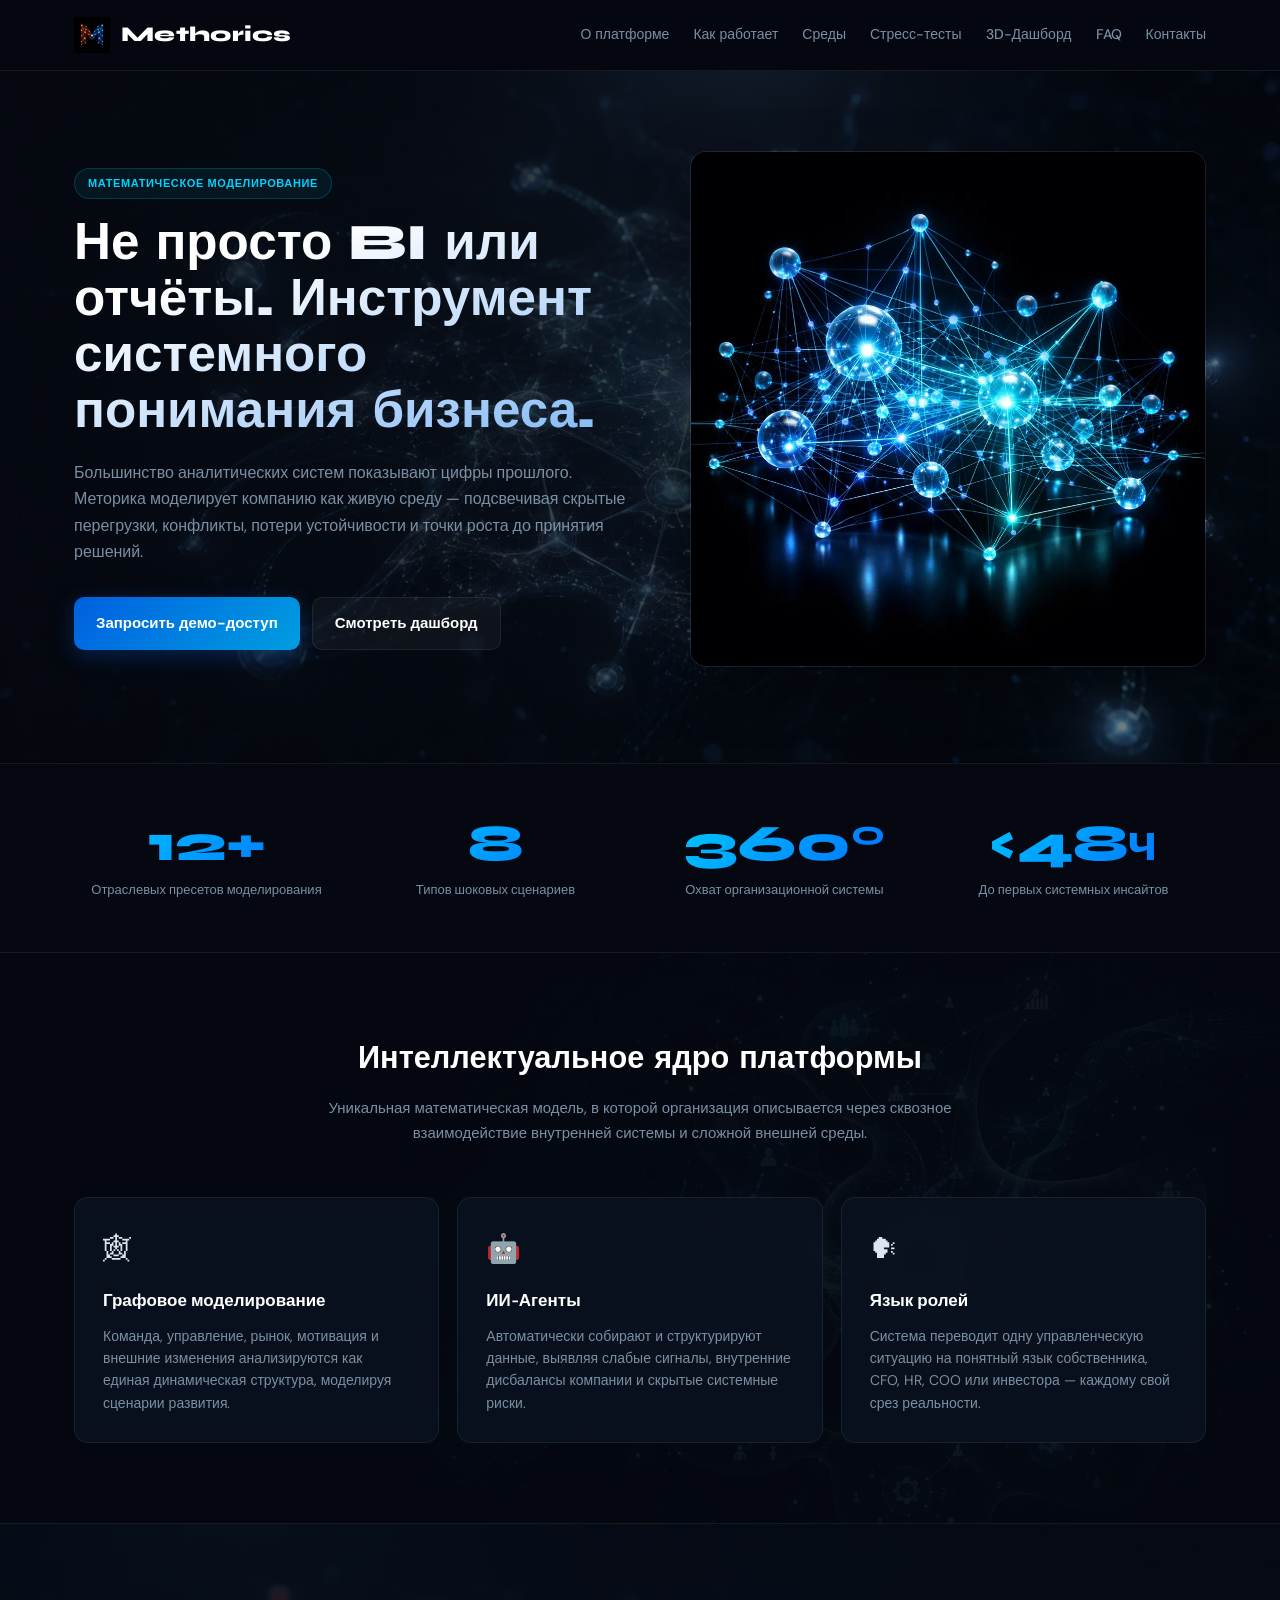
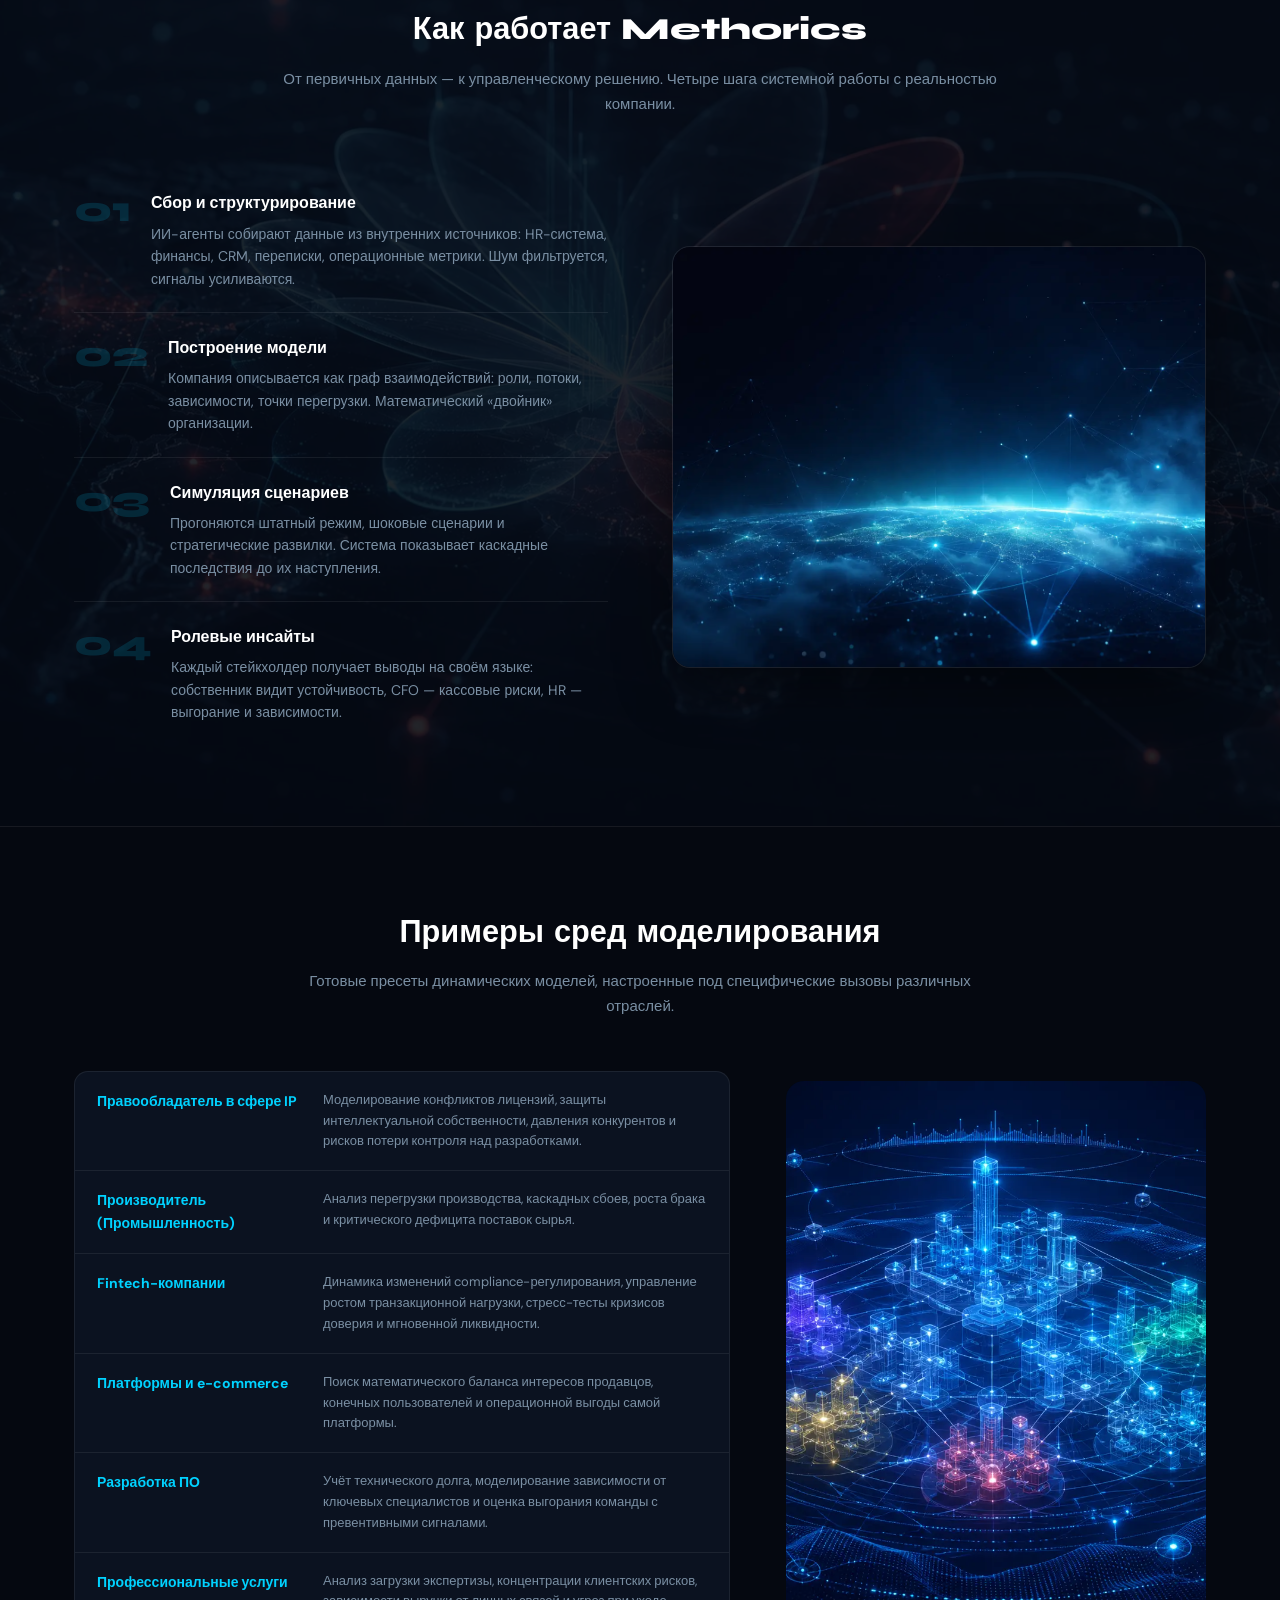
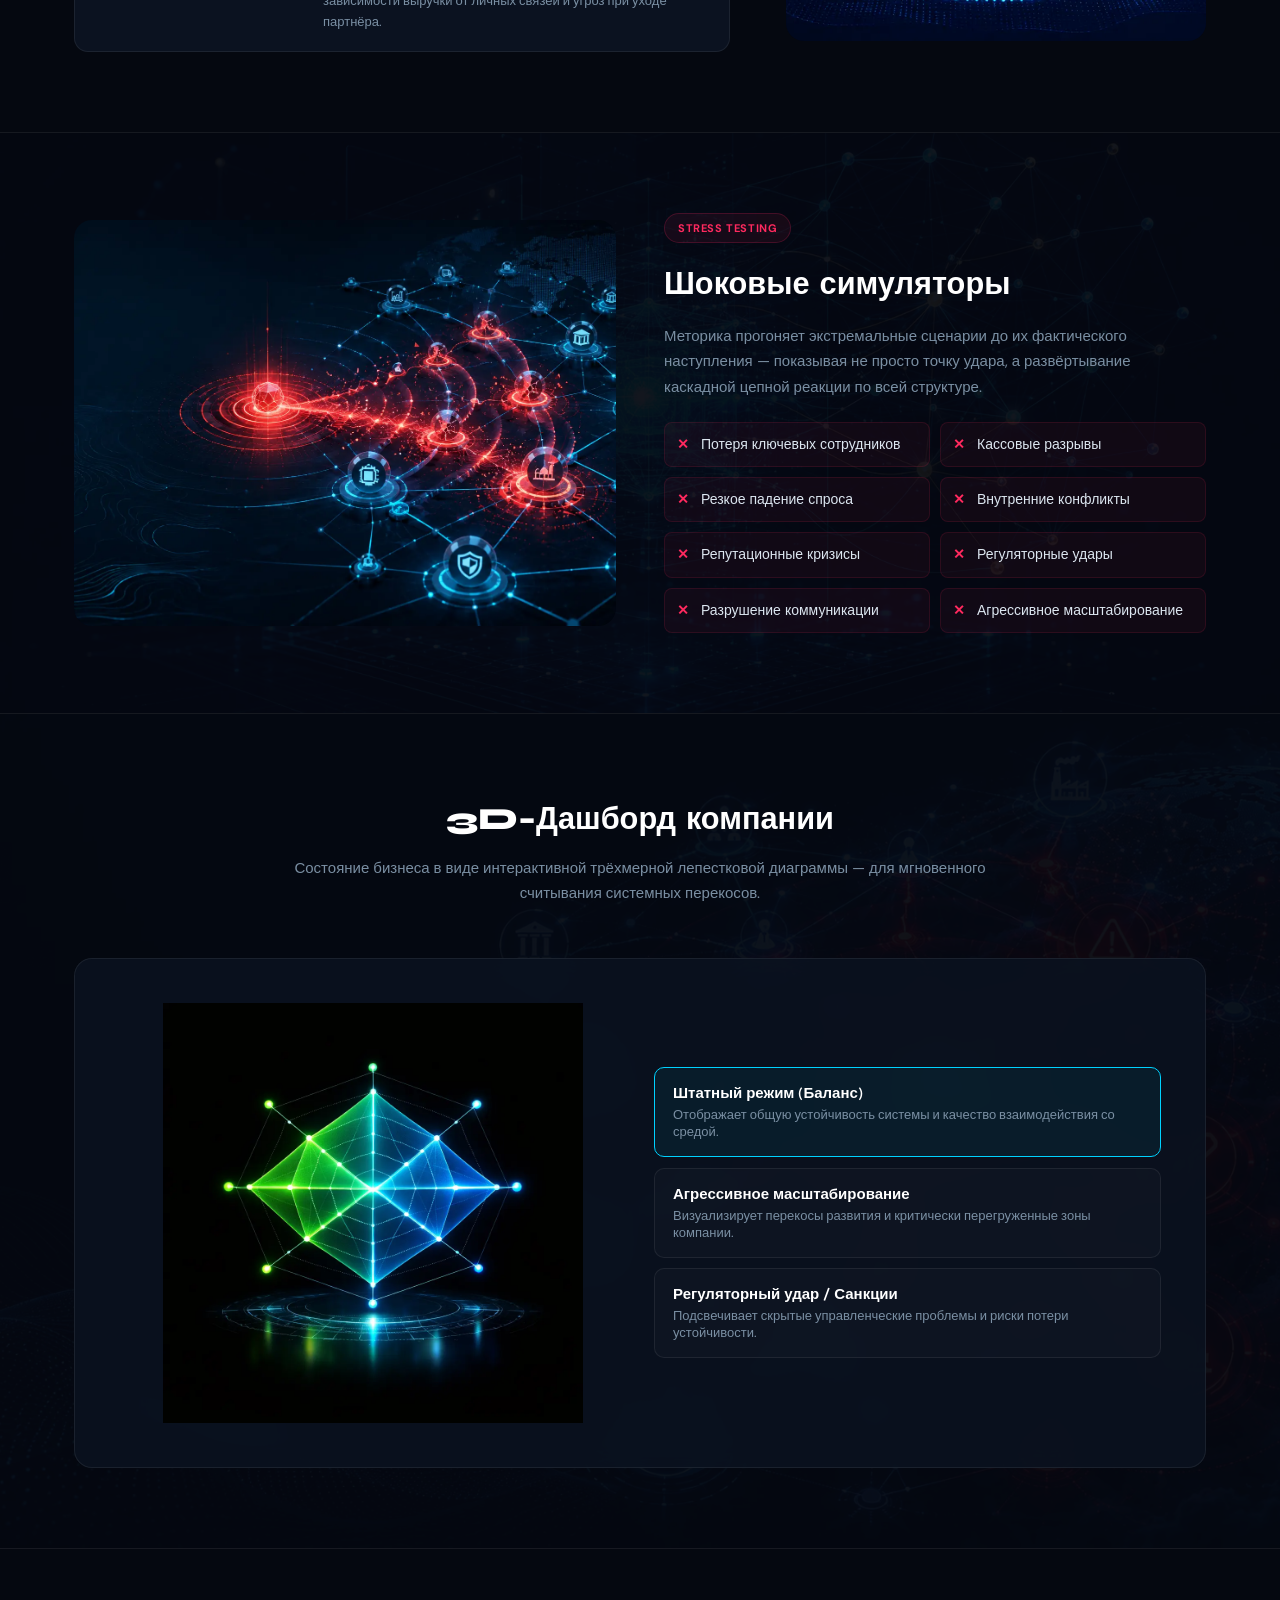
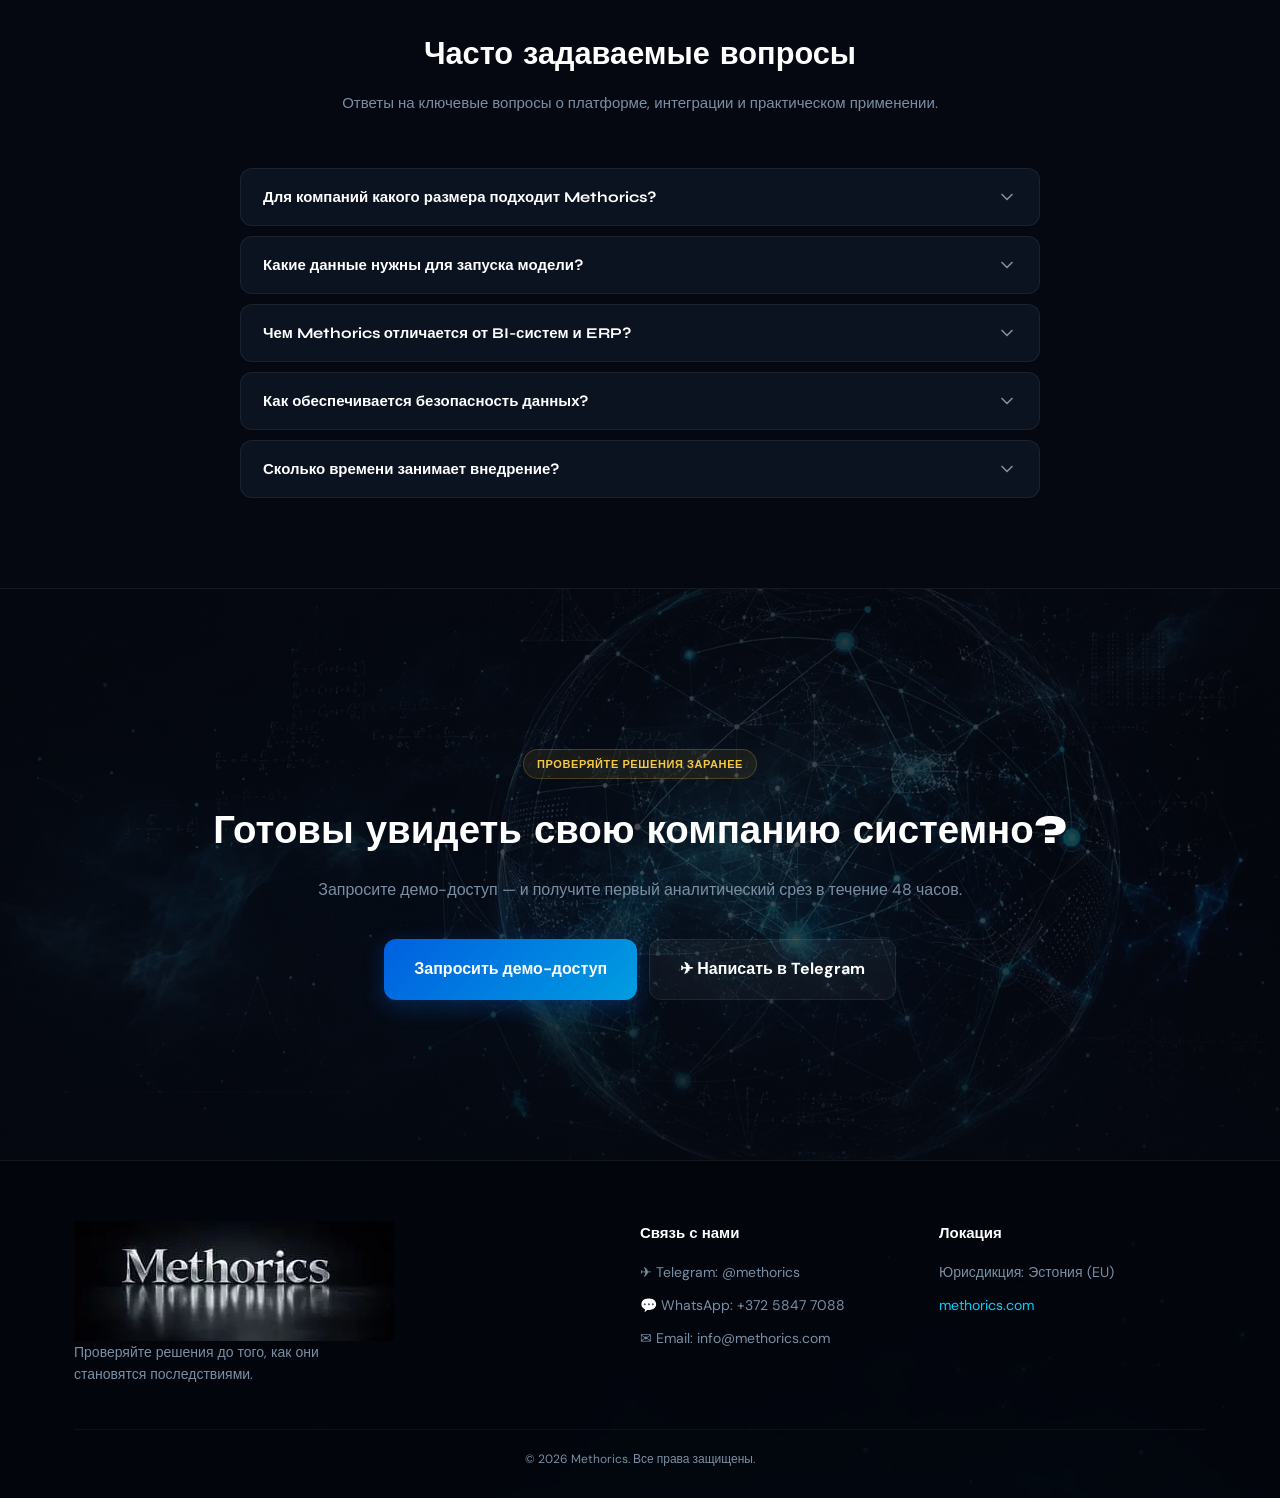
==== commit 05adc917: "Update index.html Метрика > Меторика" ====
--- a/index.html
+++ b/index.html
@@ -10,9 +10,8 @@
     <link href="https://fonts.googleapis.com/css2?family=Syne:wght@700;800&family=DM+Sans:wght@400;500;700&display=swap" rel="stylesheet">
     <style>
         :root {
-            --bg-dark: #060a10;
-            --bg-card: #0c1422;
-            --bg-card-2: #0f1929;
+            --bg-dark: #050810;
+            --bg-card: #0b1220;
             --accent-blue: #00d2ff;
             --accent-blue-deep: #005fe0;
             --accent-red: #ff2a5f;
@@ -20,8 +19,8 @@
             --text-main: #dce6f0;
             --text-muted: #7a8fa3;
             --border-color: rgba(255,255,255,0.07);
-            --header-bg: rgba(6,10,16,0.92);
-            --shadow: 0 18px 48px rgba(0,0,0,0.36);
+            --header-bg: rgba(5,8,16,0.92);
+            --shadow: 0 20px 56px rgba(0,0,0,0.45);
             --font-display: 'Syne', sans-serif;
             --font-body: 'DM Sans', sans-serif;
         }
@@ -31,10 +30,7 @@
 
         body {
             font-family: var(--font-body);
-            background:
-                radial-gradient(ellipse 60% 40% at 8% 18%, rgba(0,100,255,0.07) 0%, transparent 60%),
-                radial-gradient(ellipse 50% 35% at 92% 82%, rgba(255,42,95,0.05) 0%, transparent 60%),
-                var(--bg-dark);
+            background: var(--bg-dark);
             color: var(--text-main);
             line-height: 1.65;
             overflow-x: hidden;
@@ -44,10 +40,8 @@
         img { display: block; max-width: 100%; height: auto; }
 
         .container {
-            width: 100%;
-            max-width: 1180px;
-            margin: 0 auto;
-            padding: 0 24px;
+            width: 100%; max-width: 1180px;
+            margin: 0 auto; padding: 0 24px;
         }
 
         /* ── Skip link ── */
@@ -62,23 +56,20 @@
         header {
             position: sticky; top: 0; z-index: 200;
             background: var(--header-bg);
-            backdrop-filter: blur(14px) saturate(140%);
+            backdrop-filter: blur(16px) saturate(160%);
             border-bottom: 1px solid var(--border-color);
         }
         .header-inner {
             min-height: 70px;
             display: flex; align-items: center; justify-content: space-between; gap: 16px;
         }
-        .brand {
-            display: inline-flex; align-items: center; gap: 11px;
-        }
+        .brand { display: inline-flex; align-items: center; gap: 11px; }
         .brand-logo { width: 36px; height: 36px; flex: 0 0 36px; object-fit: contain; }
         .brand-name {
             font-family: var(--font-display);
             font-size: 21px; font-weight: 800; color: #fff;
             white-space: nowrap; letter-spacing: 0.3px;
         }
-
         .menu-toggle {
             display: none; width: 44px; height: 44px;
             border: 1px solid var(--border-color); border-radius: 10px;
@@ -92,201 +83,227 @@
         .menu-toggle[aria-expanded="true"] .close-icon { display: block; }
 
         nav.site-nav { display: flex; align-items: center; gap: 24px; }
-        .site-nav a {
-            color: var(--text-muted); font-size: 14px; font-weight: 500;
-            transition: color .18s;
-        }
+        .site-nav a { color: var(--text-muted); font-size: 14px; font-weight: 500; transition: color .18s; }
         .site-nav a:hover { color: var(--accent-blue); }
 
         /* ── Badges ── */
         .badge {
             display: inline-flex; padding: 5px 13px;
-            background: rgba(0,210,255,0.07);
-            border: 1px solid rgba(0,210,255,0.2);
+            background: rgba(0,210,255,0.07); border: 1px solid rgba(0,210,255,0.2);
             color: var(--accent-blue); border-radius: 999px;
             font-size: 11px; font-weight: 700; text-transform: uppercase;
             letter-spacing: .6px; margin-bottom: 16px;
         }
-        .badge-red {
-            background: rgba(255,42,95,0.07);
-            border-color: rgba(255,42,95,0.2);
-            color: var(--accent-red);
-        }
-        .badge-gold {
-            background: rgba(245,200,66,0.08);
-            border-color: rgba(245,200,66,0.22);
-            color: var(--accent-gold);
-        }
-
-        /* ── Hero ── */
-        .hero { padding: 56px 0 72px; }
-        .grid-2 { display: flex; flex-direction: column; gap: 36px; }
-        @media (min-width: 992px) {
-            .grid-2 { flex-direction: row; align-items: center; gap: 48px; }
-            .hero-text-cell { width: 54%; }
-            .hero-image-cell { width: 46%; }
-        }
-
-        h1 {
-            font-family: var(--font-display);
-            font-size: clamp(28px, 3.8vw, 48px);
-            font-weight: 800; line-height: 1.12; margin-bottom: 20px;
-            background: linear-gradient(160deg, #ffffff 30%, #7eb6f5 100%);
-            -webkit-background-clip: text; -webkit-text-fill-color: transparent;
-            background-clip: text;
-        }
-
-        .hero-lead {
-            color: var(--text-muted); font-size: 16px; margin-bottom: 32px; max-width: 58ch;
-        }
-
-        .cta-row { display: flex; flex-wrap: wrap; gap: 12px; }
+        .badge-red { background: rgba(255,42,95,0.07); border-color: rgba(255,42,95,0.2); color: var(--accent-red); }
+        .badge-gold { background: rgba(245,200,66,0.08); border-color: rgba(245,200,66,0.22); color: var(--accent-gold); }
+
+        /* ── Buttons ── */
         .btn {
             display: inline-flex; align-items: center; justify-content: center; gap: 8px;
             padding: 13px 22px; border: none; border-radius: 10px;
             background: linear-gradient(135deg, var(--accent-blue-deep), #009ee0);
             color: #fff; font-family: var(--font-body); font-weight: 700; font-size: 15px;
-            cursor: pointer;
-            box-shadow: 0 6px 22px rgba(0,95,224,0.3);
+            cursor: pointer; box-shadow: 0 6px 22px rgba(0,95,224,0.3);
             transition: transform .18s, box-shadow .18s;
         }
-        .btn:hover { transform: translateY(-2px); box-shadow: 0 10px 30px rgba(0,180,255,0.3); }
+        .btn:hover { transform: translateY(-2px); box-shadow: 0 10px 30px rgba(0,180,255,0.32); }
         .btn-secondary {
-            background: rgba(255,255,255,0.03);
-            border: 1px solid var(--border-color);
-            box-shadow: none;
+            background: rgba(255,255,255,0.04); border: 1px solid var(--border-color); box-shadow: none;
         }
         .btn-secondary:hover { border-color: rgba(0,210,255,0.3); }
         .btn-lg { padding: 16px 30px; font-size: 16px; border-radius: 12px; }
-
-        /* ── Image shells ── */
+        .cta-row { display: flex; flex-wrap: wrap; gap: 12px; }
+
+        /* ── Img shell ── */
         .img-shell {
             border: 1px solid var(--border-color); border-radius: 16px;
-            overflow: hidden; background: rgba(255,255,255,0.02);
+            overflow: hidden; background: rgba(255,255,255,0.015);
             box-shadow: var(--shadow);
         }
-        .responsive-img { width: 100%; height: auto; object-fit: contain; }
-        .glow-blue { box-shadow: 0 0 40px rgba(0,210,255,0.14); }
-        .glow-red  { box-shadow: 0 0 40px rgba(255,42,95,0.14); }
-
-        /* ── Sections ── */
-        section { padding: 72px 0; border-top: 1px solid var(--border-color); }
-
-        .section-header {
-            text-align: center; max-width: 720px; margin: 0 auto 48px;
-        }
+        .responsive-img { width: 100%; height: auto; object-fit: cover; display: block; }
+
+        /* ── Sections base ── */
+        section { padding: 80px 0; border-top: 1px solid var(--border-color); }
+        .section-header { text-align: center; max-width: 720px; margin: 0 auto 52px; }
         .section-header h2 {
             font-family: var(--font-display);
-            font-size: clamp(22px, 2.4vw, 32px); font-weight: 800;
+            font-size: clamp(22px, 2.4vw, 34px); font-weight: 800;
             margin-bottom: 12px; color: #fff;
         }
         .section-header p { color: var(--text-muted); font-size: 15px; }
 
-        /* ── Core cards ── */
-        .cards-grid {
-            display: grid; grid-template-columns: 1fr; gap: 18px;
-        }
-        @media (min-width: 768px) { .cards-grid { grid-template-columns: repeat(3, 1fr); } }
-
-        .card {
-            background: var(--bg-card); border: 1px solid var(--border-color);
-            border-radius: 14px; padding: 26px;
-            transition: transform .2s, border-color .2s;
-        }
-        .card:hover { transform: translateY(-3px); border-color: rgba(0,210,255,0.2); }
-        .card-icon { font-size: 26px; margin-bottom: 14px; }
-        .card h3 { font-family: var(--font-display); font-size: 17px; margin-bottom: 10px; color: #fff; }
-        .card p { color: var(--text-muted); font-size: 14px; line-height: 1.6; }
-
-        /* ── Stats ── */
-        .stats-band {
-            border-top: 1px solid var(--border-color);
-            padding: 48px 0;
-        }
-        .stats-grid {
-            display: grid; grid-template-columns: repeat(2, 1fr); gap: 24px;
-        }
-        @media (min-width: 768px) { .stats-grid { grid-template-columns: repeat(4, 1fr); } }
+        /* ════════════════════════════
+           HERO — bg-hero.webp
+        ════════════════════════════ */
+        .hero {
+            position: relative; padding: 0; overflow: hidden;
+            border-top: none;
+        }
+        .hero-bg {
+            position: absolute; inset: 0; z-index: 0;
+            background-image: url('bg-hero.webp');
+            background-size: cover; background-position: center 30%;
+        }
+        .hero-bg::after {
+            content: '';
+            position: absolute; inset: 0;
+            background: linear-gradient(
+                100deg,
+                rgba(5,8,16,0.92) 0%,
+                rgba(5,8,16,0.75) 50%,
+                rgba(5,8,16,0.45) 100%
+            );
+        }
+        .hero-inner {
+            position: relative; z-index: 1;
+            display: flex; flex-direction: column; gap: 36px;
+            padding: 80px 0 96px;
+        }
+        @media (min-width: 992px) {
+            .hero-inner { flex-direction: row; align-items: center; gap: 56px; }
+            .hero-text-cell { width: 52%; }
+            .hero-image-cell { width: 48%; }
+        }
+        h1 {
+            font-family: var(--font-display);
+            font-size: clamp(30px, 4vw, 52px);
+            font-weight: 800; line-height: 1.1; margin-bottom: 20px;
+            background: linear-gradient(160deg, #ffffff 25%, #7eb6f5 100%);
+            -webkit-background-clip: text; -webkit-text-fill-color: transparent; background-clip: text;
+        }
+        .hero-lead { color: var(--text-muted); font-size: 16px; margin-bottom: 32px; max-width: 56ch; }
+
+        /* ════════════════════════════
+           STATS BAND
+        ════════════════════════════ */
+        .stats-band { padding: 52px 0; border-top: 1px solid var(--border-color); }
+        .stats-grid { display: grid; grid-template-columns: repeat(2,1fr); gap: 24px; }
+        @media (min-width: 768px) { .stats-grid { grid-template-columns: repeat(4,1fr); } }
         .stat-item { text-align: center; }
         .stat-num {
             font-family: var(--font-display);
-            font-size: clamp(32px, 4vw, 48px); font-weight: 800;
+            font-size: clamp(34px, 4vw, 52px); font-weight: 800;
             background: linear-gradient(135deg, #00d2ff, #0066ff);
-            -webkit-background-clip: text; -webkit-text-fill-color: transparent;
-            background-clip: text;
+            -webkit-background-clip: text; -webkit-text-fill-color: transparent; background-clip: text;
             line-height: 1.1; margin-bottom: 6px;
         }
         .stat-label { color: var(--text-muted); font-size: 13px; font-weight: 500; }
 
-        /* ── How it works ── */
-        .steps-grid {
-            display: grid; grid-template-columns: 1fr; gap: 0;
-            counter-reset: steps;
-        }
-        @media (min-width: 768px) { .steps-grid { grid-template-columns: repeat(4, 1fr); gap: 0; } }
-
+        /* ════════════════════════════
+           CORE CARDS — illus-network-dark.webp
+        ════════════════════════════ */
+        .core-section {
+            position: relative; overflow: hidden;
+        }
+        .core-bg {
+            position: absolute; inset: 0; z-index: 0;
+            background-image: url('illus-network-dark.webp');
+            background-size: cover; background-position: center;
+            opacity: 0.08;
+        }
+        .core-section .container { position: relative; z-index: 1; }
+
+        .cards-grid { display: grid; grid-template-columns: 1fr; gap: 18px; }
+        @media (min-width: 768px) { .cards-grid { grid-template-columns: repeat(3,1fr); } }
+        .card {
+            background: rgba(11,18,32,0.85); border: 1px solid var(--border-color);
+            border-radius: 14px; padding: 28px;
+            backdrop-filter: blur(8px);
+            transition: transform .2s, border-color .2s;
+        }
+        .card:hover { transform: translateY(-3px); border-color: rgba(0,210,255,0.22); }
+        .card-icon { font-size: 28px; margin-bottom: 14px; }
+        .card h3 { font-family: var(--font-display); font-size: 17px; margin-bottom: 10px; color: #fff; }
+        .card p { color: var(--text-muted); font-size: 14px; line-height: 1.6; }
+
+        /* ════════════════════════════
+           HOW IT WORKS — bg-section.webp + illus-digital-landscape.webp
+        ════════════════════════════ */
+        .how-section {
+            position: relative; overflow: hidden;
+        }
+        .how-bg {
+            position: absolute; inset: 0; z-index: 0;
+            background-image: url('bg-section.webp');
+            background-size: cover; background-position: center;
+        }
+        .how-bg::after {
+            content: ''; position: absolute; inset: 0;
+            background: rgba(5,8,16,0.88);
+        }
+        .how-section .container { position: relative; z-index: 1; }
+
+        .how-layout {
+            display: grid; grid-template-columns: 1fr; gap: 48px; align-items: center;
+        }
+        @media (min-width: 992px) { .how-layout { grid-template-columns: 1fr 1fr; gap: 64px; } }
+
+        .steps-list { display: flex; flex-direction: column; gap: 0; }
         .step {
-            position: relative; padding: 28px 24px;
+            display: flex; gap: 20px; padding: 22px 0;
+            border-bottom: 1px solid var(--border-color);
+        }
+        .step:last-child { border-bottom: none; }
+        .step-num {
+            font-family: var(--font-display); font-size: 36px; font-weight: 800;
+            color: rgba(0,210,255,0.15); line-height: 1; flex: 0 0 48px; padding-top: 2px;
+        }
+        .step-body h3 {
+            font-family: var(--font-display); font-size: 16px; font-weight: 700;
+            color: #fff; margin-bottom: 6px;
+        }
+        .step-body p { color: var(--text-muted); font-size: 14px; line-height: 1.6; }
+
+        .how-visual .img-shell { border-radius: 18px; overflow: hidden; }
+        .how-visual img { width: 100%; height: 420px; object-fit: cover; object-position: center; border-radius: 18px; }
+
+        /* ════════════════════════════
+           ENVIRONMENTS — illus-smart-city.webp sidebar
+        ════════════════════════════ */
+        .env-section-layout {
+            display: grid; grid-template-columns: 1fr; gap: 40px; align-items: start;
+        }
+        @media (min-width: 992px) { .env-section-layout { grid-template-columns: 1fr 420px; gap: 56px; align-items: center; } }
+
+        .env-list {
             background: var(--bg-card); border: 1px solid var(--border-color);
-            border-radius: 0;
-        }
-        .step:first-child { border-radius: 14px 14px 0 0; }
-        .step:last-child { border-radius: 0 0 14px 14px; }
-        @media (min-width: 768px) {
-            .step:first-child { border-radius: 14px 0 0 14px; }
-            .step:last-child  { border-radius: 0 14px 14px 0; }
-            .step + .step { border-left: none; }
-        }
-        .step-num {
-            font-family: var(--font-display);
-            font-size: 48px; font-weight: 800; line-height: 1;
-            color: rgba(0,210,255,0.12); margin-bottom: 12px;
-        }
-        .step h3 {
-            font-family: var(--font-display); font-size: 15px; font-weight: 700;
-            color: #fff; margin-bottom: 8px;
-        }
-        .step p { color: var(--text-muted); font-size: 13px; line-height: 1.6; }
-
-        /* ── Connector arrows ── */
-        @media (min-width: 768px) {
-            .step::after {
-                content: '→';
-                position: absolute; right: -18px; top: 50%;
-                transform: translateY(-50%);
-                color: rgba(0,210,255,0.25); font-size: 24px; z-index: 1;
-            }
-            .step:last-child::after { display: none; }
-        }
-
-        /* ── Environments ── */
-        .env-list {
-            margin-top: 18px; background: var(--bg-card);
-            border: 1px solid var(--border-color); border-radius: 14px; overflow: hidden;
+            border-radius: 14px; overflow: hidden;
         }
         .env-item {
-            display: grid; gap: 8px; padding: 20px 24px;
+            display: grid; gap: 6px; padding: 18px 22px;
             border-top: 1px solid var(--border-color);
             transition: background .18s;
         }
         .env-item:first-child { border-top: none; }
         .env-item:hover { background: rgba(0,210,255,0.03); }
-        @media (min-width: 768px) {
-            .env-item { grid-template-columns: 260px 1fr; align-items: start; }
-        }
+        @media (min-width: 600px) { .env-item { grid-template-columns: 220px 1fr; align-items: start; } }
         .env-title { font-weight: 700; color: var(--accent-blue); font-size: 14px; }
-        .env-desc  { color: var(--text-muted); font-size: 14px; }
-
-        /* ── Shock ── */
+        .env-desc  { color: var(--text-muted); font-size: 13px; line-height: 1.6; }
+
+        .env-visual { position: sticky; top: 90px; }
+        .env-visual img { width: 100%; border-radius: 18px; aspect-ratio: 3/4; object-fit: cover; }
+
+        /* ════════════════════════════
+           SHOCK — illus-crisis-network.webp + illus-data-network.webp
+        ════════════════════════════ */
         .shock-section {
-            background: radial-gradient(circle at 50% 50%, rgba(255,42,95,0.04) 0%, transparent 70%);
-        }
+            position: relative; overflow: hidden;
+        }
+        .shock-bg {
+            position: absolute; inset: 0; z-index: 0;
+            background-image: url('illus-data-network.webp');
+            background-size: cover; background-position: center;
+            opacity: 0.06;
+        }
+        .shock-section .container { position: relative; z-index: 1; }
+
         .shock-grid {
-            display: grid; grid-template-columns: 1fr; gap: 36px;
-        }
-        @media (min-width: 992px) {
-            .shock-grid { grid-template-columns: 1fr 1fr; align-items: center; }
-        }
+            display: grid; grid-template-columns: 1fr; gap: 48px;
+        }
+        @media (min-width: 992px) { .shock-grid { grid-template-columns: 1fr 1fr; align-items: center; } }
+
+        .shock-img img { width: 100%; border-radius: 18px; aspect-ratio: 4/3; object-fit: cover; }
+
         .shock-list {
             list-style: none; display: grid;
             grid-template-columns: 1fr; gap: 10px; margin-top: 22px;
@@ -294,26 +311,38 @@
         @media (min-width: 480px) { .shock-list { grid-template-columns: 1fr 1fr; } }
         .shock-list li {
             position: relative; padding: 10px 12px 10px 36px;
-            background: rgba(255,42,95,0.05);
-            border: 1px solid rgba(255,42,95,0.12);
-            border-radius: 8px;
-            color: var(--text-main); font-size: 14px; font-weight: 500;
+            background: rgba(255,42,95,0.05); border: 1px solid rgba(255,42,95,0.12);
+            border-radius: 8px; color: var(--text-main); font-size: 14px; font-weight: 500;
         }
         .shock-list li::before {
             content: "✕"; position: absolute; left: 12px; top: 10px;
             color: var(--accent-red); font-weight: 800;
         }
 
-        /* ── Dashboard ── */
+        /* ════════════════════════════
+           DASHBOARD — illus-system-risk.webp фон
+        ════════════════════════════ */
+        .dashboard-section {
+            position: relative; overflow: hidden;
+        }
+        .dash-bg {
+            position: absolute; inset: 0; z-index: 0;
+            background-image: url('illus-system-risk.webp');
+            background-size: cover; background-position: center;
+            opacity: 0.05;
+        }
+        .dashboard-section .container { position: relative; z-index: 1; }
+
         .dashboard-container {
             display: grid; grid-template-columns: 1fr; gap: 28px;
-            background: var(--bg-card); border: 1px solid var(--border-color);
+            background: rgba(11,18,32,0.9); border: 1px solid var(--border-color);
             border-radius: 18px; padding: 28px;
+            backdrop-filter: blur(12px);
         }
         @media (min-width: 992px) {
-            .dashboard-container { grid-template-columns: 1fr 1fr; align-items: center; padding: 40px; }
-        }
-        .dash-visual img { max-width: 400px; margin: 0 auto; }
+            .dashboard-container { grid-template-columns: 1fr 1fr; align-items: center; padding: 44px; }
+        }
+        .dash-visual img { max-width: 420px; margin: 0 auto; width: 100%; }
 
         .interactive-btn {
             width: 100%; display: block; text-align: left;
@@ -323,18 +352,19 @@
             transition: background .18s, border-color .18s, transform .18s;
             margin-bottom: 10px;
         }
+        .interactive-btn:last-child { margin-bottom: 0; }
         .interactive-btn:hover,
         .interactive-btn.active {
             background: rgba(0,210,255,0.06); border-color: rgba(0,210,255,0.28);
             transform: translateY(-1px);
         }
         .interactive-btn[aria-pressed="true"] { border-color: var(--accent-blue); }
-        .interactive-btn h4 {
-            font-family: var(--font-display); color: #fff; font-size: 15px; margin-bottom: 4px;
-        }
+        .interactive-btn h4 { font-family: var(--font-display); color: #fff; font-size: 15px; margin-bottom: 4px; }
         .interactive-btn p { color: var(--text-muted); font-size: 13px; }
 
-        /* ── FAQ ── */
+        /* ════════════════════════════
+           FAQ
+        ════════════════════════════ */
         .faq-list { max-width: 800px; margin: 0 auto; }
         .faq-item {
             border: 1px solid var(--border-color); border-radius: 12px;
@@ -344,8 +374,7 @@
             width: 100%; display: flex; align-items: center; justify-content: space-between;
             gap: 16px; padding: 18px 22px; background: none; border: none;
             color: #fff; font-family: var(--font-display); font-size: 15px; font-weight: 700;
-            cursor: pointer; text-align: left;
-            transition: color .18s;
+            cursor: pointer; text-align: left; transition: color .18s;
         }
         .faq-q:hover { color: var(--accent-blue); }
         .faq-arrow {
@@ -353,46 +382,54 @@
             color: var(--text-muted); transition: transform .25s;
         }
         .faq-item.open .faq-arrow { transform: rotate(180deg); color: var(--accent-blue); }
-        .faq-body {
-            max-height: 0; overflow: hidden; transition: max-height .3s ease, padding .3s ease;
-        }
+        .faq-body { max-height: 0; overflow: hidden; transition: max-height .3s ease; }
         .faq-item.open .faq-body { max-height: 400px; }
-        .faq-body-inner {
-            padding: 0 22px 20px;
-            color: var(--text-muted); font-size: 14px; line-height: 1.7;
-        }
-
-        /* ── Final CTA ── */
+        .faq-body-inner { padding: 0 22px 20px; color: var(--text-muted); font-size: 14px; line-height: 1.7; }
+
+        /* ════════════════════════════
+           CTA FINAL — illus-galaxy-network.webp
+        ════════════════════════════ */
         .cta-section {
-            text-align: center;
-            background: radial-gradient(ellipse 70% 60% at 50% 50%, rgba(0,100,255,0.07) 0%, transparent 70%);
-        }
+            position: relative; overflow: hidden; text-align: center;
+        }
+        .cta-bg {
+            position: absolute; inset: 0; z-index: 0;
+            background-image: url('illus-galaxy-network.webp');
+            background-size: cover; background-position: center;
+        }
+        .cta-bg::after {
+            content: ''; position: absolute; inset: 0;
+            background: linear-gradient(180deg, rgba(5,8,16,0.82) 0%, rgba(5,8,16,0.72) 50%, rgba(5,8,16,0.92) 100%);
+        }
+        .cta-section .container { position: relative; z-index: 1; }
         .cta-section h2 {
             font-family: var(--font-display);
-            font-size: clamp(26px, 3vw, 40px); font-weight: 800; color: #fff;
-            margin-bottom: 14px;
-        }
-        .cta-section p { color: var(--text-muted); font-size: 16px; margin-bottom: 32px; }
-
-        /* ── Footer ── */
+            font-size: clamp(28px, 3vw, 44px); font-weight: 800; color: #fff; margin-bottom: 14px;
+        }
+        .cta-section p { color: var(--text-muted); font-size: 16px; margin-bottom: 36px; }
+
+        /* ════════════════════════════
+           FOOTER — illus-digital-landscape.webp тонкий фон
+        ════════════════════════════ */
         footer {
-            background: #03060b;
-            border-top: 1px solid var(--border-color);
-            padding: 56px 0 28px;
-        }
-        .footer-grid {
-            display: grid; grid-template-columns: 1fr; gap: 32px;
-        }
+            position: relative; overflow: hidden;
+            background: #03060c; border-top: 1px solid var(--border-color); padding: 60px 0 28px;
+        }
+        .footer-bg {
+            position: absolute; inset: 0; z-index: 0;
+            background-image: url('illus-digital-landscape.webp');
+            background-size: cover; background-position: center top;
+            opacity: 0.04;
+        }
+        footer .container { position: relative; z-index: 1; }
+        .footer-grid { display: grid; grid-template-columns: 1fr; gap: 32px; }
         @media (min-width: 768px) { .footer-grid { grid-template-columns: 2fr 1fr 1fr; } }
         .footer-logo { max-width: 170px; margin-bottom: 14px; }
         .footer-h { color: #fff; margin-bottom: 16px; font-family: var(--font-display); font-weight: 700; font-size: 15px; }
-        .contact-link {
-            display: block; color: var(--text-muted); margin-bottom: 10px; font-size: 14px;
-            transition: color .18s;
-        }
+        .contact-link { display: block; color: var(--text-muted); margin-bottom: 10px; font-size: 14px; transition: color .18s; }
         .contact-link:hover { color: var(--accent-blue); }
         .footer-bottom {
-            margin-top: 40px; padding-top: 20px;
+            margin-top: 44px; padding-top: 20px;
             border-top: 1px solid rgba(255,255,255,0.05);
             text-align: center; color: var(--text-muted); font-size: 12px;
         }
@@ -404,21 +441,19 @@
                 position: fixed; inset: 70px 0 auto 0;
                 display: flex; flex-direction: column; align-items: stretch;
                 padding: 8px 20px 16px;
-                background: rgba(6,10,16,0.98);
+                background: rgba(5,8,16,0.98);
                 border-bottom: 1px solid var(--border-color);
                 transform: translateY(-130%); opacity: 0; pointer-events: none;
                 transition: transform .22s ease, opacity .22s ease;
             }
             nav.site-nav.open { transform: translateY(0); opacity: 1; pointer-events: auto; }
-            .site-nav a {
-                display: block; padding: 13px 0;
-                border-bottom: 1px solid rgba(255,255,255,0.05);
-            }
+            .site-nav a { display: block; padding: 13px 0; border-bottom: 1px solid rgba(255,255,255,0.05); }
             .site-nav a:last-child { border-bottom: none; }
+            .env-visual { display: none; }
         }
         @media (max-width: 480px) {
             .btn { width: 100%; }
-            .hero { padding-top: 36px; }
+            section { padding: 56px 0; }
         }
         @media (prefers-reduced-motion: reduce) {
             html { scroll-behavior: auto; }
@@ -465,10 +500,11 @@
 
     <main id="main">
 
-        <!-- ── HERO ── -->
+        <!-- ══ HERO ══ bg-hero.webp -->
         <section class="hero" id="about" aria-labelledby="hero-h1">
+            <div class="hero-bg" role="presentation" aria-hidden="true"></div>
             <div class="container">
-                <div class="grid-2">
+                <div class="hero-inner">
                     <div class="hero-text-cell">
                         <div class="badge">Математическое моделирование</div>
                         <h1 id="hero-h1">Не просто BI или отчёты. Инструмент системного понимания бизнеса.</h1>
@@ -479,17 +515,18 @@
                         </div>
                     </div>
                     <div class="hero-image-cell">
-                        <picture class="img-shell">
-                            <source srcset="methorics_network_graph.webp" type="image/webp">
-                            <img src="methorics_network_graph.png" alt="Графовая модель Methorics — визуализация организационных связей"
-                                 class="responsive-img glow-blue" loading="eager" decoding="async">
-                        </picture>
+                        <div class="img-shell">
+                            <img src="methorics_network_graph.webp"
+                                 alt="Графовая модель Methorics — визуализация организационных связей"
+                                 class="responsive-img" loading="eager" decoding="async"
+                                 onerror="this.src='methorics_network_graph.png'">
+                        </div>
                     </div>
                 </div>
             </div>
         </section>
 
-        <!-- ── STATS ── -->
+        <!-- ══ STATS ══ -->
         <div class="stats-band">
             <div class="container">
                 <div class="stats-grid">
@@ -506,15 +543,16 @@
                         <div class="stat-label">Охват организационной системы</div>
                     </div>
                     <div class="stat-item">
-                        <div class="stat-num">&lt; 48ч</div>
+                        <div class="stat-num">&lt;48ч</div>
                         <div class="stat-label">До первых системных инсайтов</div>
                     </div>
                 </div>
             </div>
         </div>
 
-        <!-- ── CORE ── -->
-        <section aria-labelledby="core-h2">
+        <!-- ══ CORE ══ illus-network-dark.webp фон -->
+        <section class="core-section" aria-labelledby="core-h2">
+            <div class="core-bg" role="presentation" aria-hidden="true"></div>
             <div class="container">
                 <div class="section-header">
                     <h2 id="core-h2">Интеллектуальное ядро платформы</h2>
@@ -540,90 +578,115 @@
             </div>
         </section>
 
-        <!-- ── HOW IT WORKS ── -->
-        <section id="how" aria-labelledby="how-h2">
+        <!-- ══ HOW IT WORKS ══ bg-section.webp + illus-digital-landscape.webp -->
+        <section id="how" class="how-section" aria-labelledby="how-h2">
+            <div class="how-bg" role="presentation" aria-hidden="true"></div>
             <div class="container">
                 <div class="section-header">
                     <h2 id="how-h2">Как работает Methorics</h2>
                     <p>От первичных данных — к управленческому решению. Четыре шага системной работы с реальностью компании.</p>
                 </div>
-                <div class="steps-grid" role="list">
-                    <div class="step" role="listitem">
-                        <div class="step-num">01</div>
-                        <h3>Сбор и структурирование</h3>
-                        <p>ИИ-агенты собирают данные из внутренних источников: HR-система, финансы, CRM, переписки, операционные метрики. Шум фильтруется, сигналы усиливаются.</p>
-                    </div>
-                    <div class="step" role="listitem">
-                        <div class="step-num">02</div>
-                        <h3>Построение модели</h3>
-                        <p>Компания описывается как граф взаимодействий: роли, потоки, зависимости, точки перегрузки. Математический «двойник» организации.</p>
-                    </div>
-                    <div class="step" role="listitem">
-                        <div class="step-num">03</div>
-                        <h3>Симуляция сценариев</h3>
-                        <p>Прогоняются штатный режим, шоковые сценарии и стратегические развилки. Система показывает каскадные последствия до их наступления.</p>
-                    </div>
-                    <div class="step" role="listitem">
-                        <div class="step-num">04</div>
-                        <h3>Ролевые инсайты</h3>
-                        <p>Каждый стейкхолдер получает выводы на своём языке: собственник видит устойчивость, CFO — кассовые риски, HR — выгорание и зависимости.</p>
+                <div class="how-layout">
+                    <div class="steps-list" role="list">
+                        <div class="step" role="listitem">
+                            <div class="step-num">01</div>
+                            <div class="step-body">
+                                <h3>Сбор и структурирование</h3>
+                                <p>ИИ-агенты собирают данные из внутренних источников: HR-система, финансы, CRM, переписки, операционные метрики. Шум фильтруется, сигналы усиливаются.</p>
+                            </div>
+                        </div>
+                        <div class="step" role="listitem">
+                            <div class="step-num">02</div>
+                            <div class="step-body">
+                                <h3>Построение модели</h3>
+                                <p>Компания описывается как граф взаимодействий: роли, потоки, зависимости, точки перегрузки. Математический «двойник» организации.</p>
+                            </div>
+                        </div>
+                        <div class="step" role="listitem">
+                            <div class="step-num">03</div>
+                            <div class="step-body">
+                                <h3>Симуляция сценариев</h3>
+                                <p>Прогоняются штатный режим, шоковые сценарии и стратегические развилки. Система показывает каскадные последствия до их наступления.</p>
+                            </div>
+                        </div>
+                        <div class="step" role="listitem">
+                            <div class="step-num">04</div>
+                            <div class="step-body">
+                                <h3>Ролевые инсайты</h3>
+                                <p>Каждый стейкхолдер получает выводы на своём языке: собственник видит устойчивость, CFO — кассовые риски, HR — выгорание и зависимости.</p>
+                            </div>
+                        </div>
+                    </div>
+                    <div class="how-visual">
+                        <div class="img-shell">
+                            <img src="illus-digital-landscape.webp"
+                                 alt="Цифровой ландшафт — визуализация процесса моделирования"
+                                 loading="lazy" decoding="async"
+                                 style="width:100%;height:420px;object-fit:cover;border-radius:16px;">
+                        </div>
                     </div>
                 </div>
             </div>
         </section>
 
-        <!-- ── ENVIRONMENTS ── -->
+        <!-- ══ ENVIRONMENTS ══ illus-smart-city.webp сайдбар -->
         <section id="environments" aria-labelledby="env-h2">
             <div class="container">
                 <div class="section-header">
                     <h2 id="env-h2">Примеры сред моделирования</h2>
                     <p>Готовые пресеты динамических моделей, настроенные под специфические вызовы различных отраслей.</p>
                 </div>
-                <div class="env-list" role="list">
-                    <div class="env-item" role="listitem">
-                        <div class="env-title">Правообладатель в сфере IP</div>
-                        <div class="env-desc">Моделирование конфликтов лицензий, защиты интеллектуальной собственности, давления конкурентов и рисков потери контроля над разработками.</div>
-                    </div>
-                    <div class="env-item" role="listitem">
-                        <div class="env-title">Производитель (Промышленность)</div>
-                        <div class="env-desc">Анализ перегрузки производства, каскадных сбоев, роста брака и критического дефицита поставок сырья.</div>
-                    </div>
-                    <div class="env-item" role="listitem">
-                        <div class="env-title">Fintech-компании</div>
-                        <div class="env-desc">Динамика изменений compliance-регулирования, управление ростом транзакционной нагрузки, стресс-тесты кризисов доверия и мгновенной ликвидности.</div>
-                    </div>
-                    <div class="env-item" role="listitem">
-                        <div class="env-title">Платформы и e-commerce</div>
-                        <div class="env-desc">Поиск математического баланса интересов продавцов, конечных пользователей и операционной выгоды самой платформы.</div>
-                    </div>
-                    <div class="env-item" role="listitem">
-                        <div class="env-title">Разработка ПО</div>
-                        <div class="env-desc">Учёт технического долга, моделирование зависимости от ключевых специалистов и оценка выгорания команды с превентивными сигналами.</div>
-                    </div>
-                    <div class="env-item" role="listitem">
-                        <div class="env-title">Профессиональные услуги</div>
-                        <div class="env-desc">Анализ загрузки экспертизы, концентрации клиентских рисков, зависимости выручки от личных связей и угроз при уходе партнёра.</div>
+                <div class="env-section-layout">
+                    <div class="env-list" role="list">
+                        <div class="env-item" role="listitem">
+                            <div class="env-title">Правообладатель в сфере IP</div>
+                            <div class="env-desc">Моделирование конфликтов лицензий, защиты интеллектуальной собственности, давления конкурентов и рисков потери контроля над разработками.</div>
+                        </div>
+                        <div class="env-item" role="listitem">
+                            <div class="env-title">Производитель (Промышленность)</div>
+                            <div class="env-desc">Анализ перегрузки производства, каскадных сбоев, роста брака и критического дефицита поставок сырья.</div>
+                        </div>
+                        <div class="env-item" role="listitem">
+                            <div class="env-title">Fintech-компании</div>
+                            <div class="env-desc">Динамика изменений compliance-регулирования, управление ростом транзакционной нагрузки, стресс-тесты кризисов доверия и мгновенной ликвидности.</div>
+                        </div>
+                        <div class="env-item" role="listitem">
+                            <div class="env-title">Платформы и e-commerce</div>
+                            <div class="env-desc">Поиск математического баланса интересов продавцов, конечных пользователей и операционной выгоды самой платформы.</div>
+                        </div>
+                        <div class="env-item" role="listitem">
+                            <div class="env-title">Разработка ПО</div>
+                            <div class="env-desc">Учёт технического долга, моделирование зависимости от ключевых специалистов и оценка выгорания команды с превентивными сигналами.</div>
+                        </div>
+                        <div class="env-item" role="listitem">
+                            <div class="env-title">Профессиональные услуги</div>
+                            <div class="env-desc">Анализ загрузки экспертизы, концентрации клиентских рисков, зависимости выручки от личных связей и угроз при уходе партнёра.</div>
+                        </div>
+                    </div>
+                    <div class="env-visual">
+                        <img src="illus-smart-city.webp"
+                             alt="Голографическая карта умного города — визуализация сред моделирования"
+                             loading="lazy" decoding="async">
                     </div>
                 </div>
             </div>
         </section>
 
-        <!-- ── SHOCK ── -->
+        <!-- ══ SHOCK ══ illus-crisis-network.webp иллюстрация, illus-data-network.webp фон -->
         <section id="shock" class="shock-section" aria-labelledby="shock-h2">
+            <div class="shock-bg" role="presentation" aria-hidden="true"></div>
             <div class="container">
                 <div class="shock-grid">
                     <div class="shock-img">
-                        <picture class="img-shell">
-                            <source srcset="methorics_shock_simulator.webp" type="image/webp">
-                            <img src="methorics_shock_simulator.png"
-                                 alt="Шоковый симулятор Methorics — визуализация каскадных сбоев"
-                                 class="responsive-img glow-red" loading="lazy" decoding="async">
-                        </picture>
+                        <img src="illus-crisis-network.webp"
+                             alt="Цифровая сеть в условиях кризиса — шоковый симулятор Methorics"
+                             loading="lazy" decoding="async"
+                             style="border-radius:18px;width:100%;aspect-ratio:4/3;object-fit:cover;">
                     </div>
                     <div class="shock-text">
                         <span class="badge badge-red">Stress Testing</span>
-                        <h2 id="shock-h2" style="font-family:var(--font-display);font-size:clamp(22px,2.4vw,32px);margin-bottom:12px;color:#fff;font-weight:800;">Шоковые симуляторы</h2>
-                        <p style="color:var(--text-muted);font-size:15px;">Меторика прогоняет экстремальные сценарии до их фактического наступления — показывая не просто точку удара, а развёртывание каскадной цепной реакции по всей структуре.</p>
+                        <h2 id="shock-h2" style="font-family:var(--font-display);font-size:clamp(22px,2.4vw,34px);margin-bottom:14px;color:#fff;font-weight:800;">Шоковые симуляторы</h2>
+                        <p style="color:var(--text-muted);font-size:15px;line-height:1.7;">Меторика прогоняет экстремальные сценарии до их фактического наступления — показывая не просто точку удара, а развёртывание каскадной цепной реакции по всей структуре.</p>
                         <ul class="shock-list" aria-label="Типы шоковых сценариев">
                             <li>Потеря ключевых сотрудников</li>
                             <li>Кассовые разрывы</li>
@@ -639,8 +702,9 @@
             </div>
         </section>
 
-        <!-- ── DASHBOARD ── -->
-        <section id="dashboard" aria-labelledby="dash-h2">
+        <!-- ══ DASHBOARD ══ illus-system-risk.webp фон -->
+        <section id="dashboard" class="dashboard-section" aria-labelledby="dash-h2">
+            <div class="dash-bg" role="presentation" aria-hidden="true"></div>
             <div class="container">
                 <div class="section-header">
                     <h2 id="dash-h2">3D-Дашборд компании</h2>
@@ -648,12 +712,13 @@
                 </div>
                 <div class="dashboard-container">
                     <div class="dash-visual">
-                        <picture class="img-shell">
+                        <picture>
                             <source id="dashSourceWebp" srcset="methorics_3d_radar_normal.webp" type="image/webp">
                             <img id="dashImage"
                                  src="methorics_3d_radar_normal.png"
                                  alt="3D-диаграмма Methorics: штатный режим"
-                                 class="responsive-img" loading="lazy" decoding="async">
+                                 loading="lazy" decoding="async"
+                                 style="max-width:420px;margin:0 auto;width:100%;">
                         </picture>
                     </div>
                     <div class="dash-controls" role="group" aria-label="Выбор режима дашборда">
@@ -674,7 +739,7 @@
             </div>
         </section>
 
-        <!-- ── FAQ ── -->
+        <!-- ══ FAQ ══ -->
         <section id="faq" aria-labelledby="faq-h2">
             <div class="container">
                 <div class="section-header">
@@ -682,7 +747,6 @@
                     <p>Ответы на ключевые вопросы о платформе, интеграции и практическом применении.</p>
                 </div>
                 <div class="faq-list" role="list">
-
                     <div class="faq-item" role="listitem">
                         <button type="button" class="faq-q" aria-expanded="false">
                             Для компаний какого размера подходит Methorics?
@@ -691,12 +755,9 @@
                             </svg>
                         </button>
                         <div class="faq-body" hidden>
-                            <div class="faq-body-inner">
-                                Methorics оптимально работает для компаний от 20 до нескольких тысяч сотрудников. Ключевой критерий — наличие управленческой иерархии, множественных ролей и нетривиальных зависимостей между подразделениями. Стартапам на ранней стадии платформа также полезна для моделирования сценариев роста и выявления ключевых зависимостей уже на этапе построения команды.
-                            </div>
-                        </div>
-                    </div>
-
+                            <div class="faq-body-inner">Methorics оптимально работает для компаний от 20 до нескольких тысяч сотрудников. Ключевой критерий — наличие управленческой иерархии, множественных ролей и нетривиальных зависимостей между подразделениями. Стартапам на ранней стадии платформа также полезна для моделирования сценариев роста и выявления ключевых зависимостей уже на этапе построения команды.</div>
+                        </div>
+                    </div>
                     <div class="faq-item" role="listitem">
                         <button type="button" class="faq-q" aria-expanded="false">
                             Какие данные нужны для запуска модели?
@@ -705,12 +766,9 @@
                             </svg>
                         </button>
                         <div class="faq-body" hidden>
-                            <div class="faq-body-inner">
-                                Базовый запуск возможен на основе оргструктуры, описания ключевых процессов и агрегированных финансовых показателей. Для глубокого анализа ИИ-агенты могут подключаться к CRM, HRM, ERP и другим корпоративным системам. Платформа работает как с богатыми данными, так и с ограниченным набором — адаптируя точность модели к доступному объёму информации.
-                            </div>
-                        </div>
-                    </div>
-
+                            <div class="faq-body-inner">Базовый запуск возможен на основе оргструктуры, описания ключевых процессов и агрегированных финансовых показателей. Для глубокого анализа ИИ-агенты могут подключаться к CRM, HRM, ERP и другим корпоративным системам. Платформа работает как с богатыми данными, так и с ограниченным набором — адаптируя точность модели к доступному объёму информации.</div>
+                        </div>
+                    </div>
                     <div class="faq-item" role="listitem">
                         <button type="button" class="faq-q" aria-expanded="false">
                             Чем Methorics отличается от BI-систем и ERP?
@@ -719,12 +777,9 @@
                             </svg>
                         </button>
                         <div class="faq-body" hidden>
-                            <div class="faq-body-inner">
-                                BI и ERP работают с данными прошлого: они фиксируют, что произошло, и визуализируют это. Methorics — форвардная система: она строит динамическую модель компании и симулирует, что произойдёт при тех или иных решениях или внешних воздействиях. Это принципиально иной класс инструмента — не дескриптивная аналитика, а предиктивное и нормативное моделирование.
-                            </div>
-                        </div>
-                    </div>
-
+                            <div class="faq-body-inner">BI и ERP работают с данными прошлого: они фиксируют, что произошло, и визуализируют это. Methorics — форвардная система: она строит динамическую модель компании и симулирует, что произойдёт при тех или иных решениях или внешних воздействиях. Это принципиально иной класс инструмента — не дескриптивная аналитика, а предиктивное и нормативное моделирование.</div>
+                        </div>
+                    </div>
                     <div class="faq-item" role="listitem">
                         <button type="button" class="faq-q" aria-expanded="false">
                             Как обеспечивается безопасность данных?
@@ -733,12 +788,9 @@
                             </svg>
                         </button>
                         <div class="faq-body" hidden>
-                            <div class="faq-body-inner">
-                                Платформа развёрнута под юрисдикцией Эстонии (EU), что обеспечивает соответствие GDPR. Данные клиента изолированы в выделенном тенанте. Возможна on-premise установка для компаний с жёсткими требованиями к локализации данных. Все коммуникации шифруются, доступ ограничен по ролям.
-                            </div>
-                        </div>
-                    </div>
-
+                            <div class="faq-body-inner">Платформа развёрнута под юрисдикцией Эстонии (EU), что обеспечивает соответствие GDPR. Данные клиента изолированы в выделенном тенанте. Возможна on-premise установка для компаний с жёсткими требованиями к локализации данных. Все коммуникации шифруются, доступ ограничен по ролям.</div>
+                        </div>
+                    </div>
                     <div class="faq-item" role="listitem">
                         <button type="button" class="faq-q" aria-expanded="false">
                             Сколько времени занимает внедрение?
@@ -747,20 +799,18 @@
                             </svg>
                         </button>
                         <div class="faq-body" hidden>
-                            <div class="faq-body-inner">
-                                Первые результаты доступны в течение 48 часов после предоставления базового набора данных. Полное внедрение с интеграцией корпоративных систем и настройкой отраслевых пресетов занимает от двух до четырёх недель. Команда Methorics сопровождает весь процесс onboarding'а.
-                            </div>
-                        </div>
-                    </div>
-
+                            <div class="faq-body-inner">Первые результаты доступны в течение 48 часов после предоставления базового набора данных. Полное внедрение с интеграцией корпоративных систем и настройкой отраслевых пресетов занимает от двух до четырёх недель. Команда Methorics сопровождает весь процесс onboarding'а.</div>
+                        </div>
+                    </div>
                 </div>
             </div>
         </section>
 
-        <!-- ── CTA FINAL ── -->
+        <!-- ══ CTA FINAL ══ illus-galaxy-network.webp -->
         <section class="cta-section" aria-labelledby="cta-final-h2">
-            <div class="container">
-                <div class="badge badge-gold" style="margin: 0 auto 20px;">Проверяйте решения заранее</div>
+            <div class="cta-bg" role="presentation" aria-hidden="true"></div>
+            <div class="container" style="padding-top:80px;padding-bottom:80px;">
+                <div class="badge badge-gold" style="margin:0 auto 20px;">Проверяйте решения заранее</div>
                 <h2 id="cta-final-h2">Готовы увидеть свою компанию системно?</h2>
                 <p>Запросите демо-доступ — и получите первый аналитический срез в течение 48 часов.</p>
                 <div class="cta-row" style="justify-content:center;">
@@ -772,8 +822,9 @@
 
     </main>
 
-    <!-- ── FOOTER ── -->
+    <!-- ══ FOOTER ══ illus-digital-landscape.webp тонкий фон -->
     <footer id="contacts">
+        <div class="footer-bg" role="presentation" aria-hidden="true"></div>
         <div class="container">
             <div class="footer-grid">
                 <div>
@@ -795,9 +846,7 @@
                     <a href="https://methorics.com" class="contact-link" style="color:var(--accent-blue);">methorics.com</a>
                 </div>
             </div>
-            <div class="footer-bottom">
-                &copy; 2026 Methorics. Все права защищены.
-            </div>
+            <div class="footer-bottom">&copy; 2026 Methorics. Все права защищены.</div>
         </div>
     </footer>
 
@@ -805,7 +854,6 @@
         /* ── Mobile menu ── */
         const menuToggle = document.getElementById('menuToggle');
         const siteNav    = document.getElementById('site-navigation');
-
         function setMenu(open) {
             menuToggle.setAttribute('aria-expanded', String(open));
             menuToggle.setAttribute('aria-label', open ? 'Закрыть меню' : 'Открыть меню');
@@ -813,36 +861,24 @@
         }
         menuToggle.addEventListener('click', () => setMenu(menuToggle.getAttribute('aria-expanded') !== 'true'));
         siteNav.querySelectorAll('a').forEach(l => l.addEventListener('click', () => setMenu(false)));
-        document.addEventListener('click', e => {
-            if (!siteNav.contains(e.target) && !menuToggle.contains(e.target)) setMenu(false);
-        });
+        document.addEventListener('click', e => { if (!siteNav.contains(e.target) && !menuToggle.contains(e.target)) setMenu(false); });
         document.addEventListener('keydown', e => { if (e.key === 'Escape') setMenu(false); });
 
-        /* ── Dashboard switcher (fixed: works with both webp source and img src) ── */
+        /* ── Dashboard switcher ── */
         const dashImage      = document.getElementById('dashImage');
         const dashSourceWebp = document.getElementById('dashSourceWebp');
-        const dashBtns       = document.querySelectorAll('.interactive-btn');
-
         const IMG_MAP = {
             normal: { png: 'methorics_3d_radar_normal.png', webp: 'methorics_3d_radar_normal.webp', alt: '3D-диаграмма Methorics: штатный режим' },
             stress: { png: 'methorics_3d_radar_stress.png', webp: 'methorics_3d_radar_stress.webp', alt: '3D-диаграмма Methorics: агрессивное масштабирование' },
             crisis: { png: 'methorics_3d_radar_crisis.png', webp: 'methorics_3d_radar_crisis.webp', alt: '3D-диаграмма Methorics: регуляторный удар' },
         };
-
-        dashBtns.forEach(btn => {
+        document.querySelectorAll('.interactive-btn').forEach(btn => {
             btn.addEventListener('click', () => {
-                const state = btn.dataset.state;
-                const map   = IMG_MAP[state];
+                const map = IMG_MAP[btn.dataset.state];
                 if (!map) return;
-
-                dashBtns.forEach(b => {
-                    b.classList.remove('active');
-                    b.setAttribute('aria-pressed', 'false');
-                });
+                document.querySelectorAll('.interactive-btn').forEach(b => { b.classList.remove('active'); b.setAttribute('aria-pressed','false'); });
                 btn.classList.add('active');
-                btn.setAttribute('aria-pressed', 'true');
-
-                /* Update <source> and <img> so both WebP and PNG paths stay in sync */
+                btn.setAttribute('aria-pressed','true');
                 if (dashSourceWebp) dashSourceWebp.srcset = map.webp;
                 dashImage.src = map.png;
                 dashImage.alt = map.alt;
@@ -851,10 +887,10 @@
 
         /* ── Image fallback ── */
         document.querySelectorAll('img').forEach(img => {
-            img.addEventListener('error', function onErr() {
-                const src = img.src;
-                if (src.endsWith('.webp')) { img.src = src.replace('.webp', '.png'); return; }
-                if (src.endsWith('.png'))  { img.src = src.replace('.png', '.jpg'); }
+            img.addEventListener('error', function() {
+                const s = img.src;
+                if (s.endsWith('.webp')) img.src = s.replace('.webp','.png');
+                else if (s.endsWith('.png')) img.src = s.replace('.png','.jpg');
             }, { once: true });
         });
 
@@ -864,19 +900,14 @@
                 const item = btn.closest('.faq-item');
                 const body = item.querySelector('.faq-body');
                 const open = item.classList.contains('open');
-
-                /* Close all */
                 document.querySelectorAll('.faq-item').forEach(i => {
                     i.classList.remove('open');
-                    i.querySelector('.faq-q').setAttribute('aria-expanded', 'false');
-                    const b = i.querySelector('.faq-body');
-                    b.setAttribute('hidden', '');
+                    i.querySelector('.faq-q').setAttribute('aria-expanded','false');
+                    i.querySelector('.faq-body').setAttribute('hidden','');
                 });
-
-                /* Open clicked if it was closed */
                 if (!open) {
                     item.classList.add('open');
-                    btn.setAttribute('aria-expanded', 'true');
+                    btn.setAttribute('aria-expanded','true');
                     body.removeAttribute('hidden');
                 }
             });
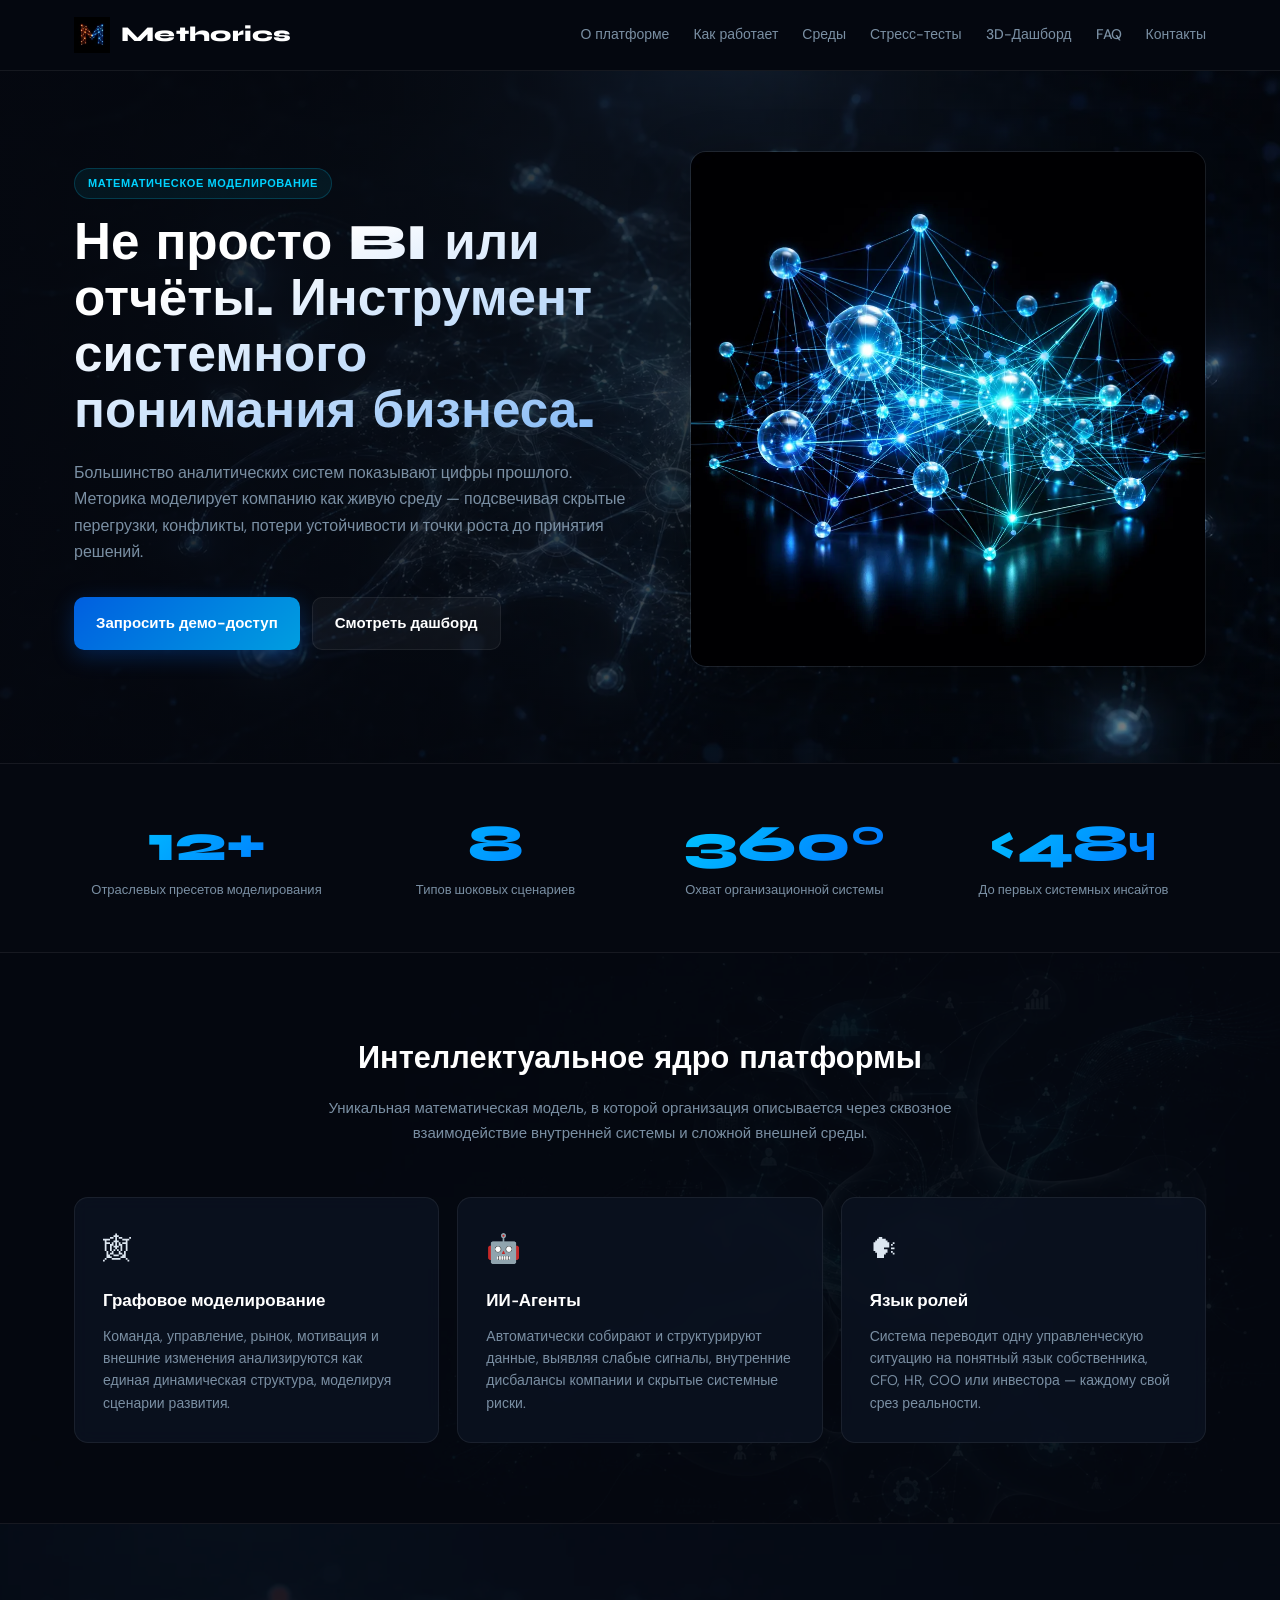
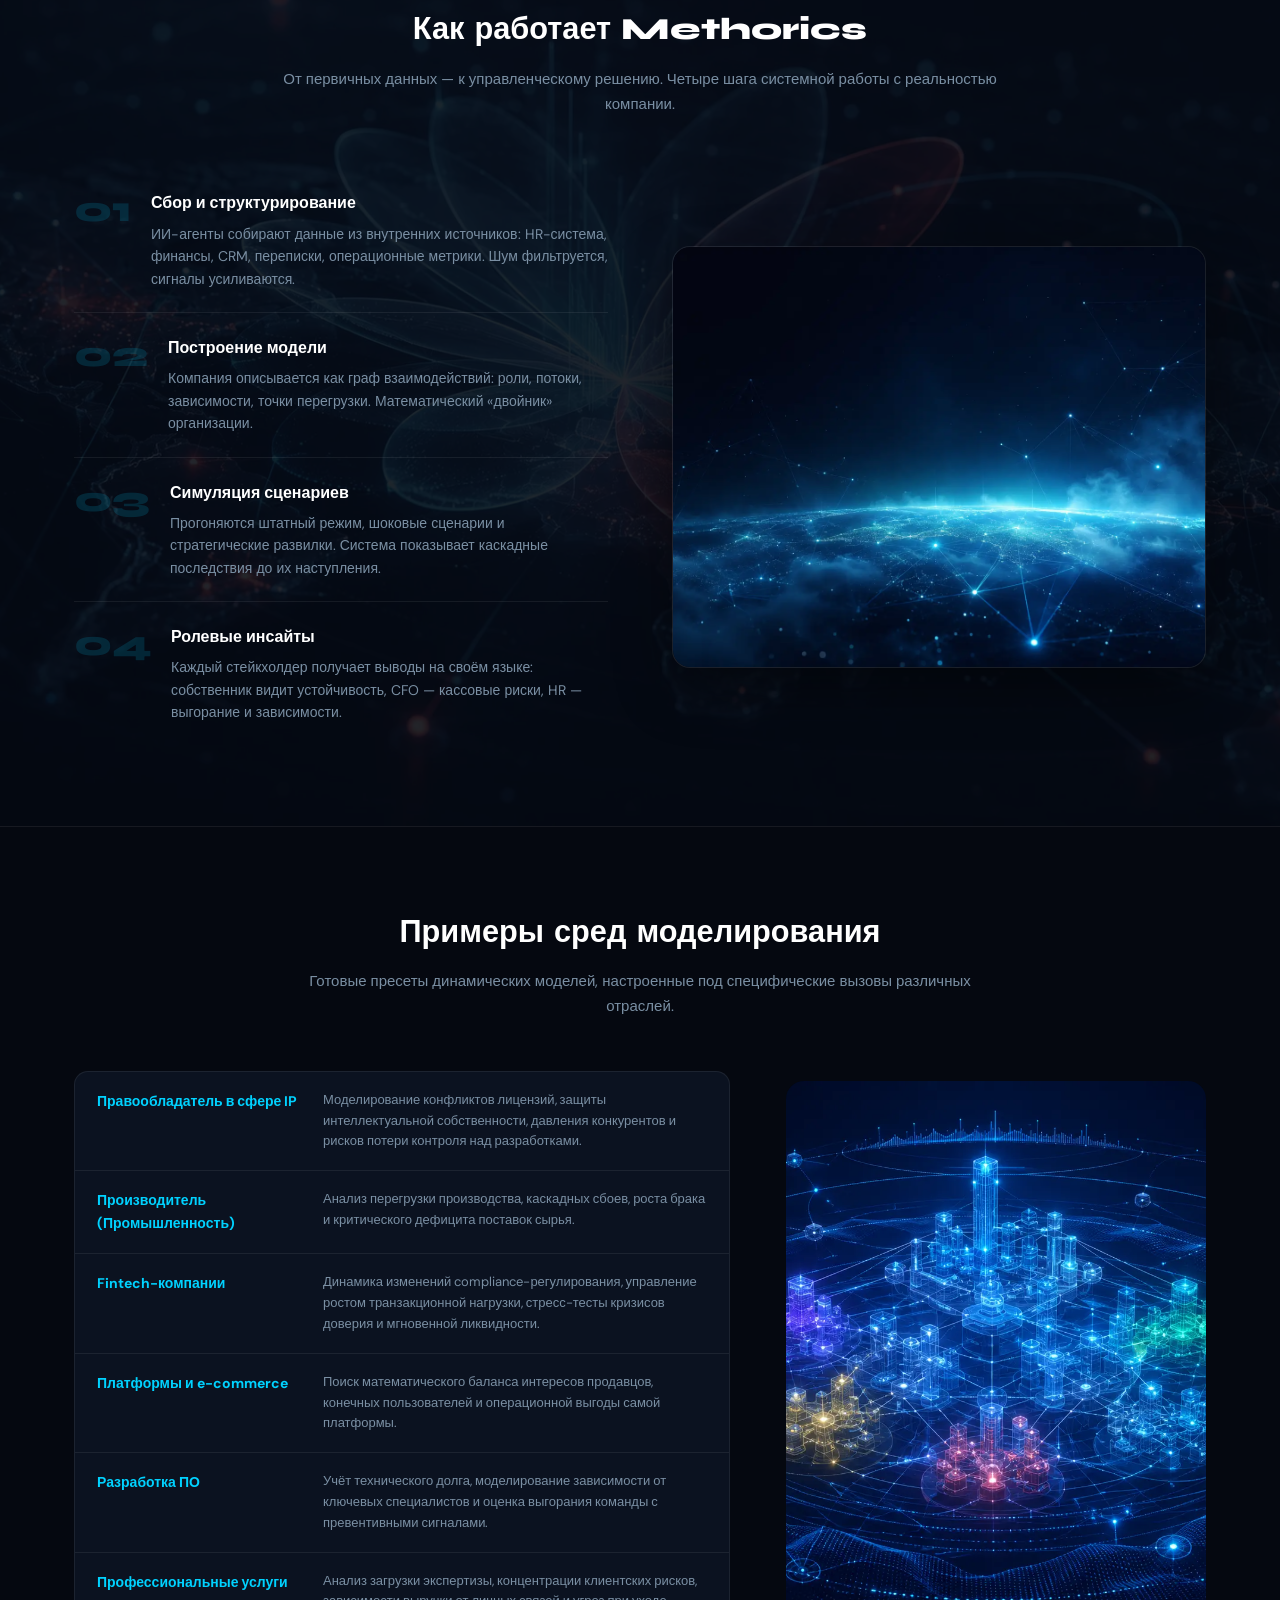
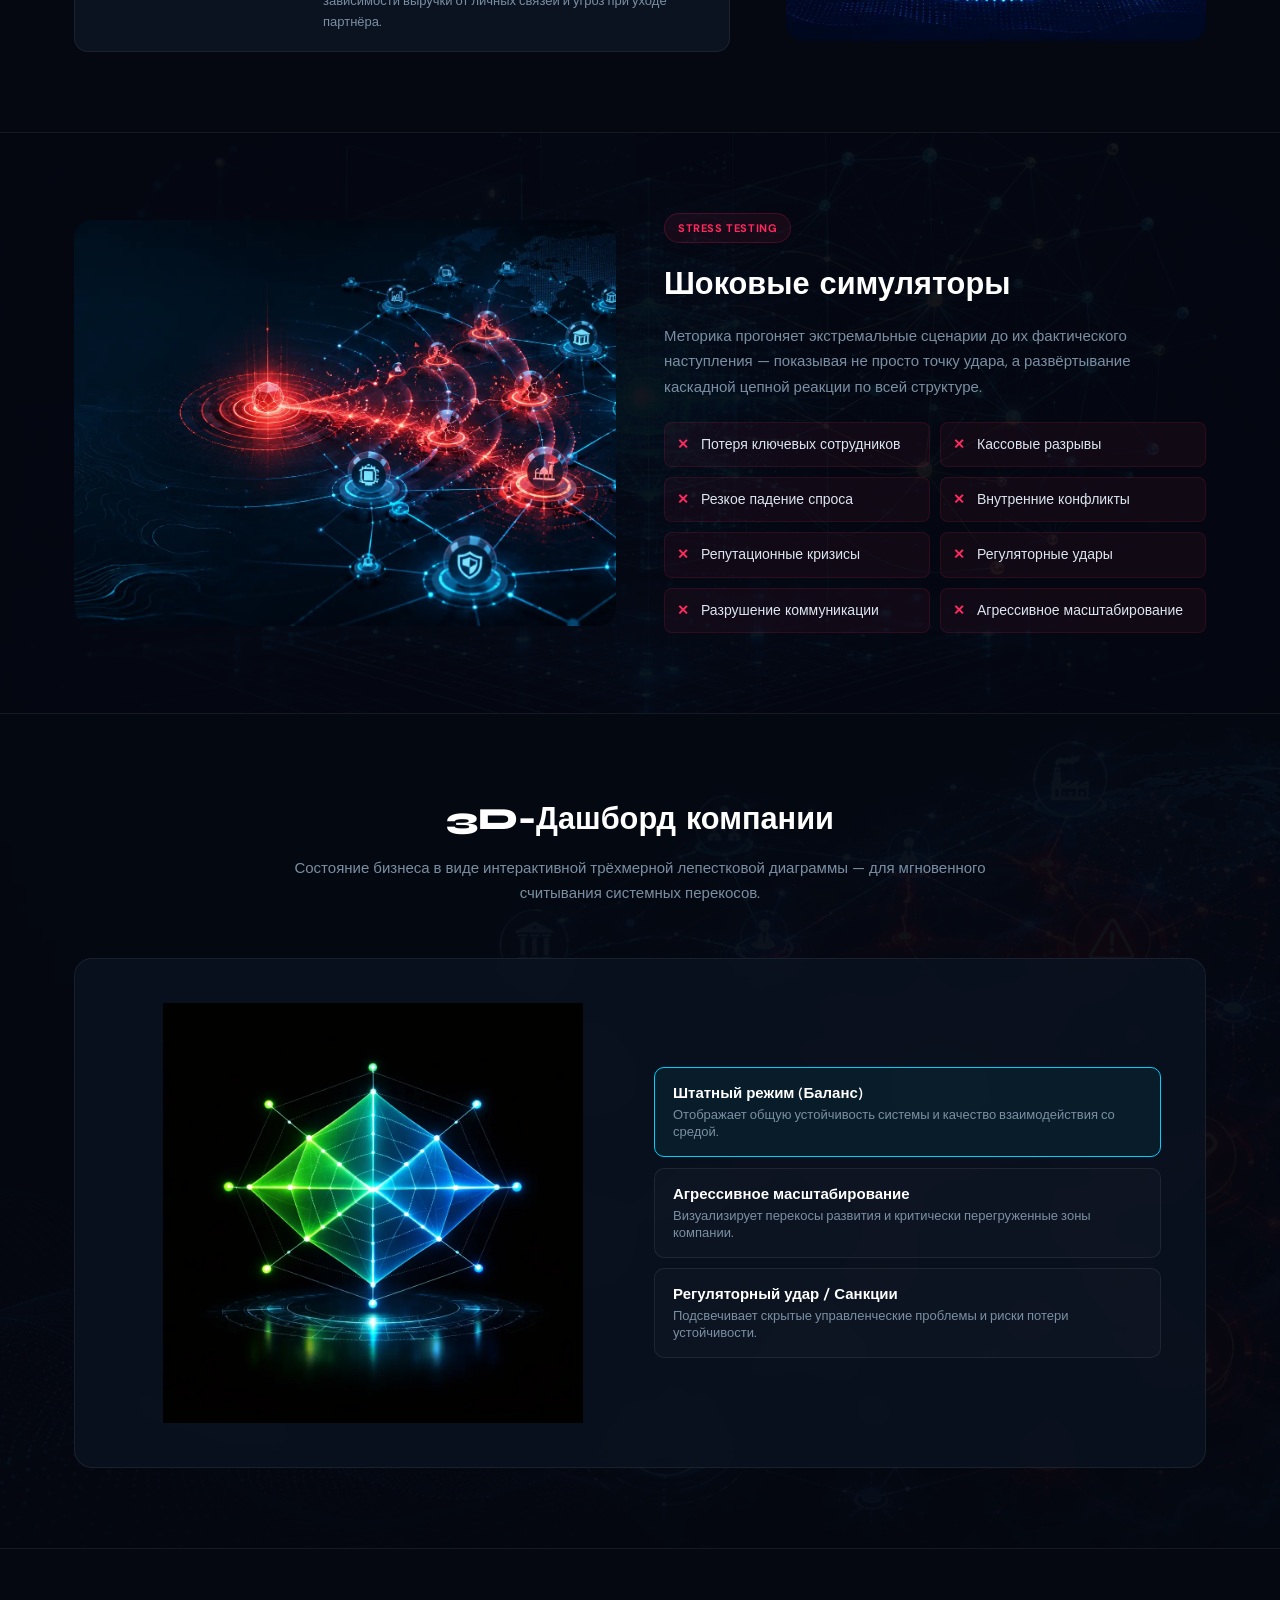
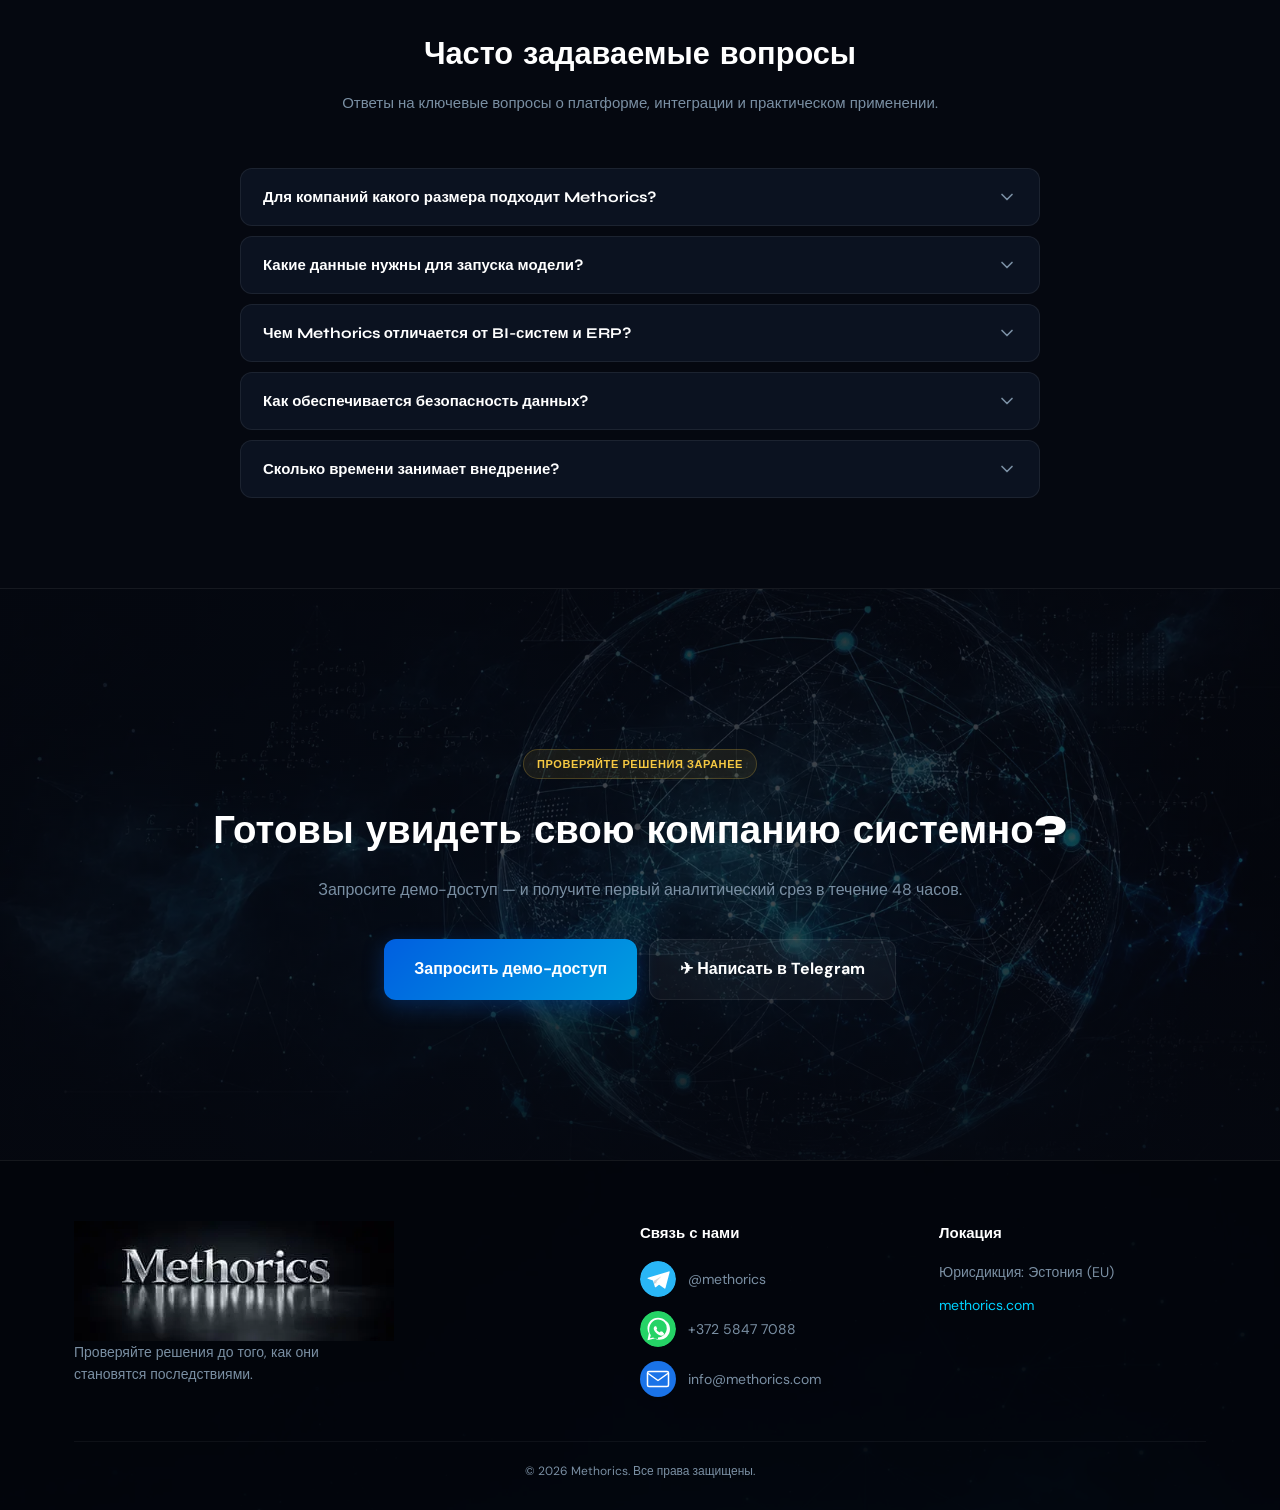
==== commit a749dc32: "Update index.html Иконки контактов" ====
--- a/index.html
+++ b/index.html
@@ -455,6 +455,15 @@
             .btn { width: 100%; }
             section { padding: 56px 0; }
         }
+
+        /* ── Contact list with icons ── */
+        .contact-list { list-style: none; display: flex; flex-direction: column; gap: 14px; }
+        .contact-list a {
+            display: flex; align-items: center; gap: 12px;
+            color: var(--text-muted); font-size: 14px; transition: color .18s;
+        }
+        .contact-list a:hover { color: #fff; }
+        .contact-list .icon { width: 36px; height: 36px; flex: 0 0 36px; border-radius: 50%; }
         @media (prefers-reduced-motion: reduce) {
             html { scroll-behavior: auto; }
             *, *::before, *::after { transition: none !important; animation: none !important; }
@@ -836,9 +845,38 @@
                 </div>
                 <div>
                     <p class="footer-h">Связь с нами</p>
-                    <a href="https://t.me/methorics" class="contact-link">✈ Telegram: @methorics</a>
-                    <a href="https://wa.me/37258477088" class="contact-link">💬 WhatsApp: +372 5847 7088</a>
-                    <a href="mailto:info@methorics.com" class="contact-link">✉ Email: info@methorics.com</a>
+                    <ul class="contact-list">
+                        <li>
+                            <a href="https://t.me/methorics" target="_blank" rel="noopener">
+                                <svg class="icon" viewBox="0 0 48 48" fill="none">
+                                    <circle cx="24" cy="24" r="24" fill="#29B6F6"/>
+                                    <path d="M10.5 23.5l6.8 2.6 2.6 8.4c.2.5.8.7 1.2.4l3.7-3a1 1 0 0 1 1.2 0l6.6 4.8c.5.3 1.1.1 1.3-.5l5.6-21.2c.2-.7-.5-1.4-1.2-1.1L10.5 22.2c-.7.3-.7 1.1 0 1.3z" fill="#fff"/>
+                                    <path d="M19.3 26.1l-.4 4.2c.3 0 .5-.1.7-.3l2.5-2.4 3.8 2.8" fill="#B0BEC5"/>
+                                    <path d="M19.3 26.1l9.3-5.8-6.8 7.2-.3 3.9" fill="#CFD8DC"/>
+                                </svg>
+                                @methorics
+                            </a>
+                        </li>
+                        <li>
+                            <a href="https://wa.me/37258477088" target="_blank" rel="noopener">
+                                <svg class="icon" viewBox="0 0 48 48" fill="none">
+                                    <circle cx="24" cy="24" r="24" fill="#25D366"/>
+                                    <path fill-rule="evenodd" clip-rule="evenodd" d="M34.5 13.4A14.7 14.7 0 0 0 24 9C16.3 9 10 15.3 10 23c0 2.5.6 4.8 1.8 6.9L10 39l9.4-2.5c2 1.1 4.2 1.7 6.6 1.7 7.7 0 14-6.3 14-14 0-3.7-1.5-7.2-4-9.8zM24 37.2c-2.1 0-4.2-.6-6-1.6l-.4-.3-4.3 1.1 1.1-4.2-.3-.4a11.7 11.7 0 0 1-1.8-6.3C12.3 16.9 17.6 11.3 24 11.3c3.2 0 6.1 1.2 8.3 3.4a11.6 11.6 0 0 1 3.4 8.3c0 6.5-5.3 12.2-11.7 12.2zm6.4-9.2c-.3-.2-2-.9-2.3-1-.3-.1-.5-.2-.7.2-.2.3-.8 1-.9 1.2-.2.2-.3.2-.6 0-1.7-.8-2.8-1.5-3.9-3.4-.3-.5.3-.5.8-1.5.1-.2 0-.4-.1-.5l-1-2.3c-.3-.6-.5-.5-.7-.5h-.6c-.2 0-.6.1-.9.4-.3.3-1.2 1.2-1.2 2.8s1.2 3.3 1.4 3.5c.2.2 2.4 3.6 5.7 5.1 2.1.9 2.9 1 4 .8.6-.1 2-.8 2.3-1.6.3-.8.3-1.4.2-1.6-.2-.1-.4-.2-.7-.3z" fill="#fff"/>
+                                </svg>
+                                +372 5847 7088
+                            </a>
+                        </li>
+                        <li>
+                            <a href="mailto:info@methorics.com">
+                                <svg class="icon" viewBox="0 0 48 48" fill="none">
+                                    <rect width="48" height="48" rx="10" fill="#1A73E8"/>
+                                    <rect x="10" y="14" width="28" height="20" rx="2" stroke="#fff" stroke-width="2" fill="none"/>
+                                    <path d="M10 16l14 10 14-10" stroke="#fff" stroke-width="2" stroke-linejoin="round"/>
+                                </svg>
+                                info@methorics.com
+                            </a>
+                        </li>
+                    </ul>
                 </div>
                 <div>
                     <p class="footer-h">Локация</p>
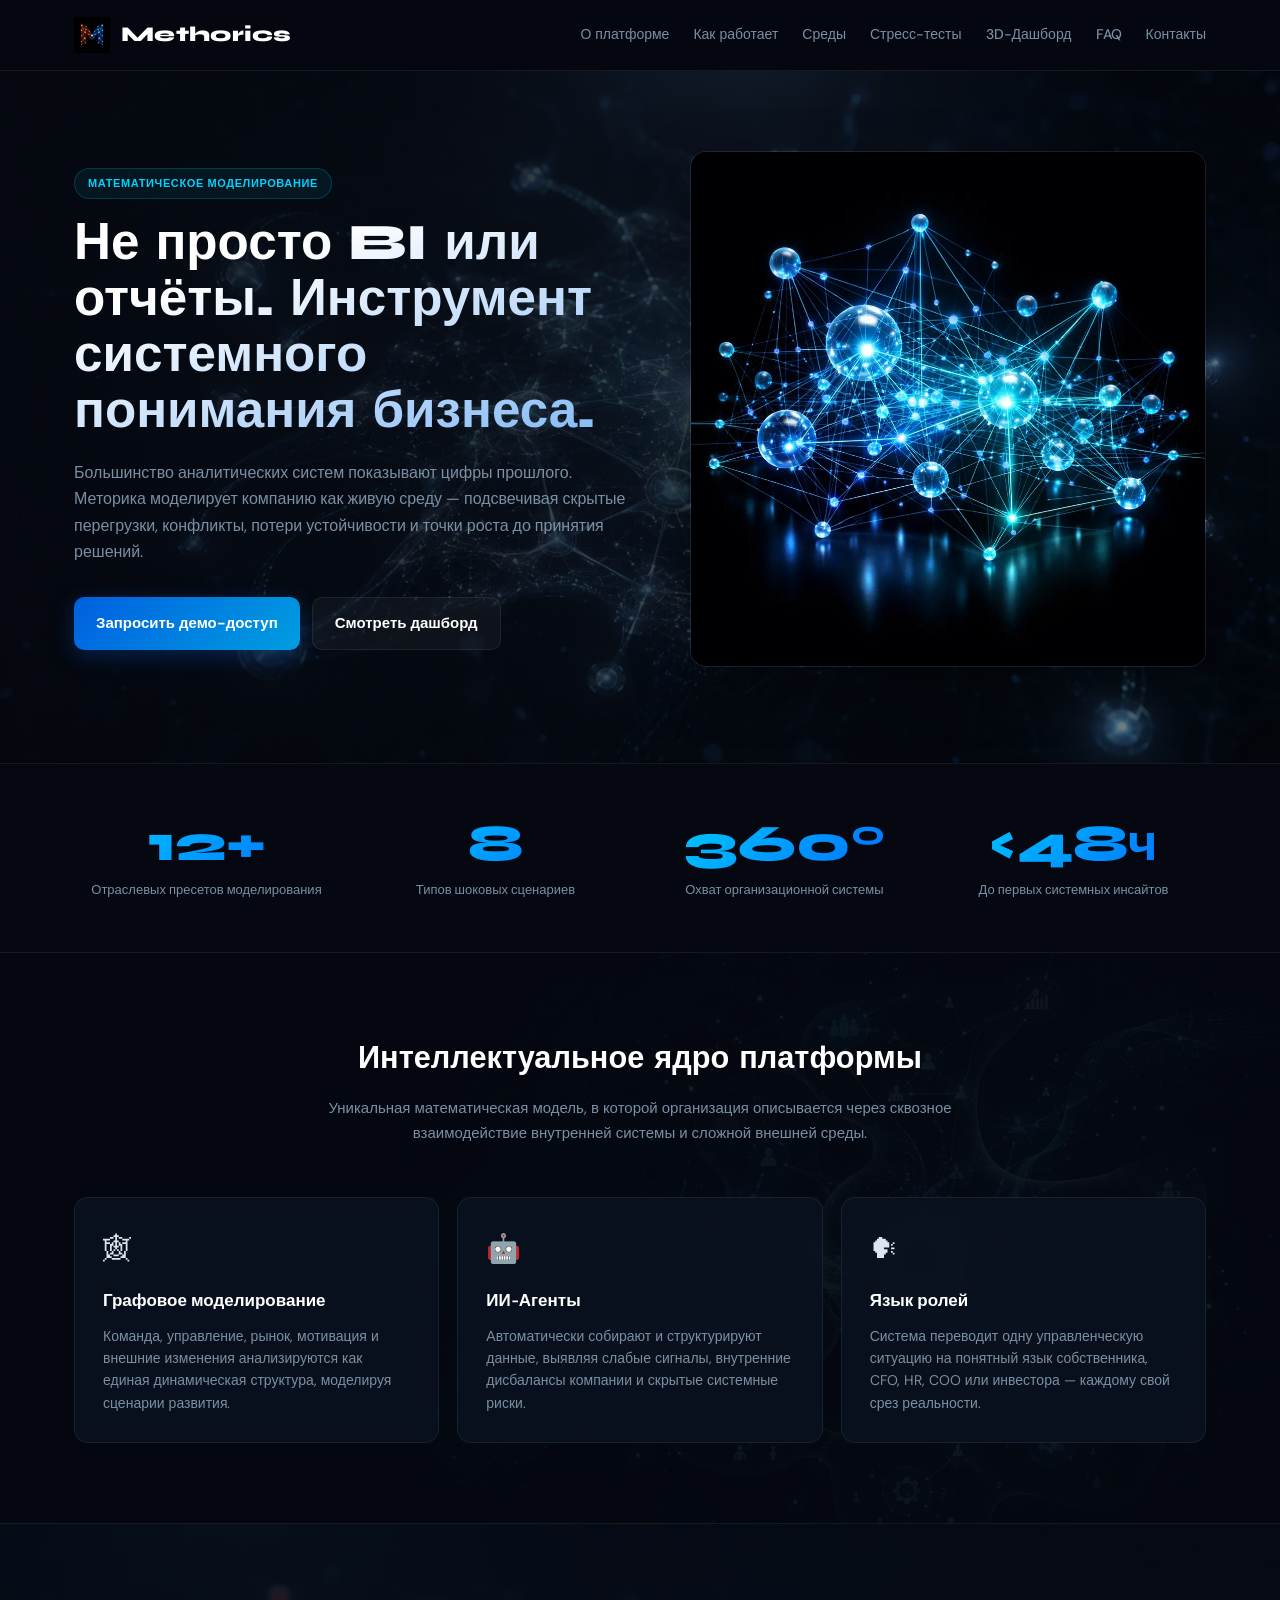
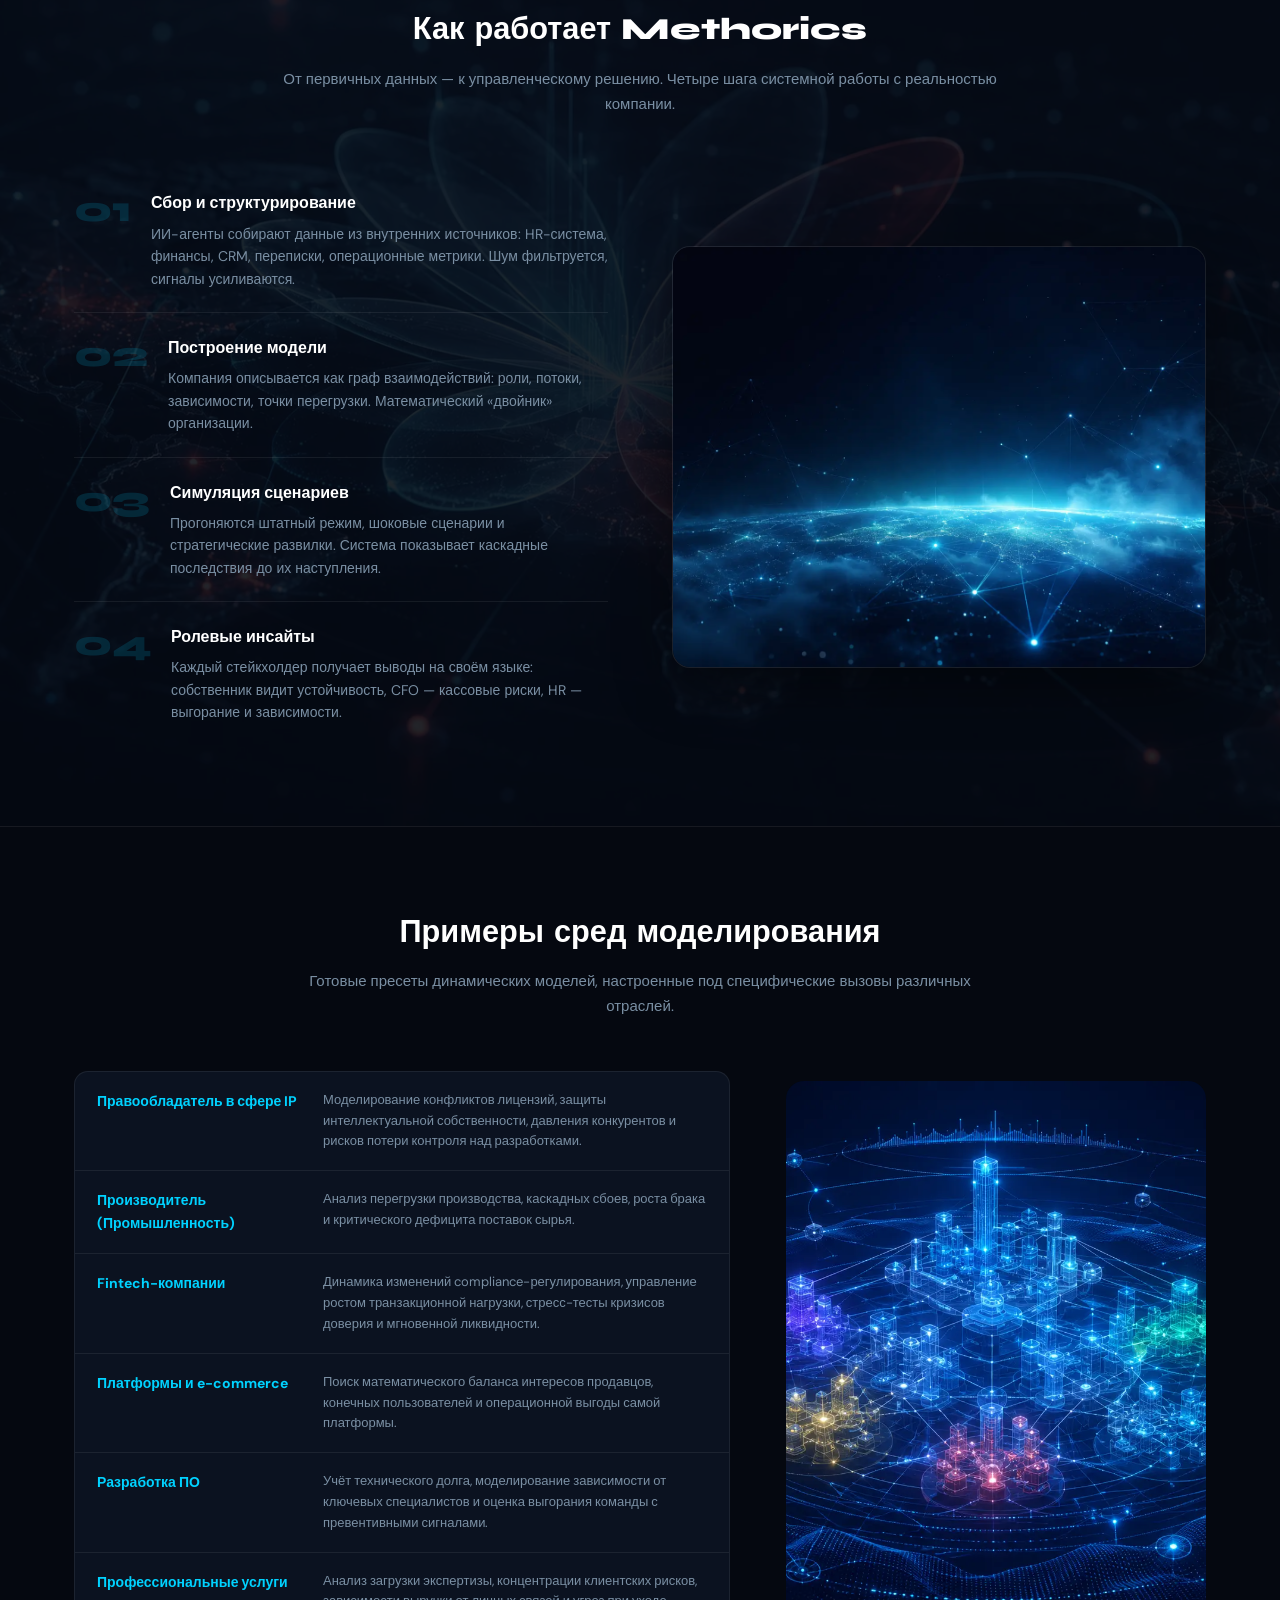
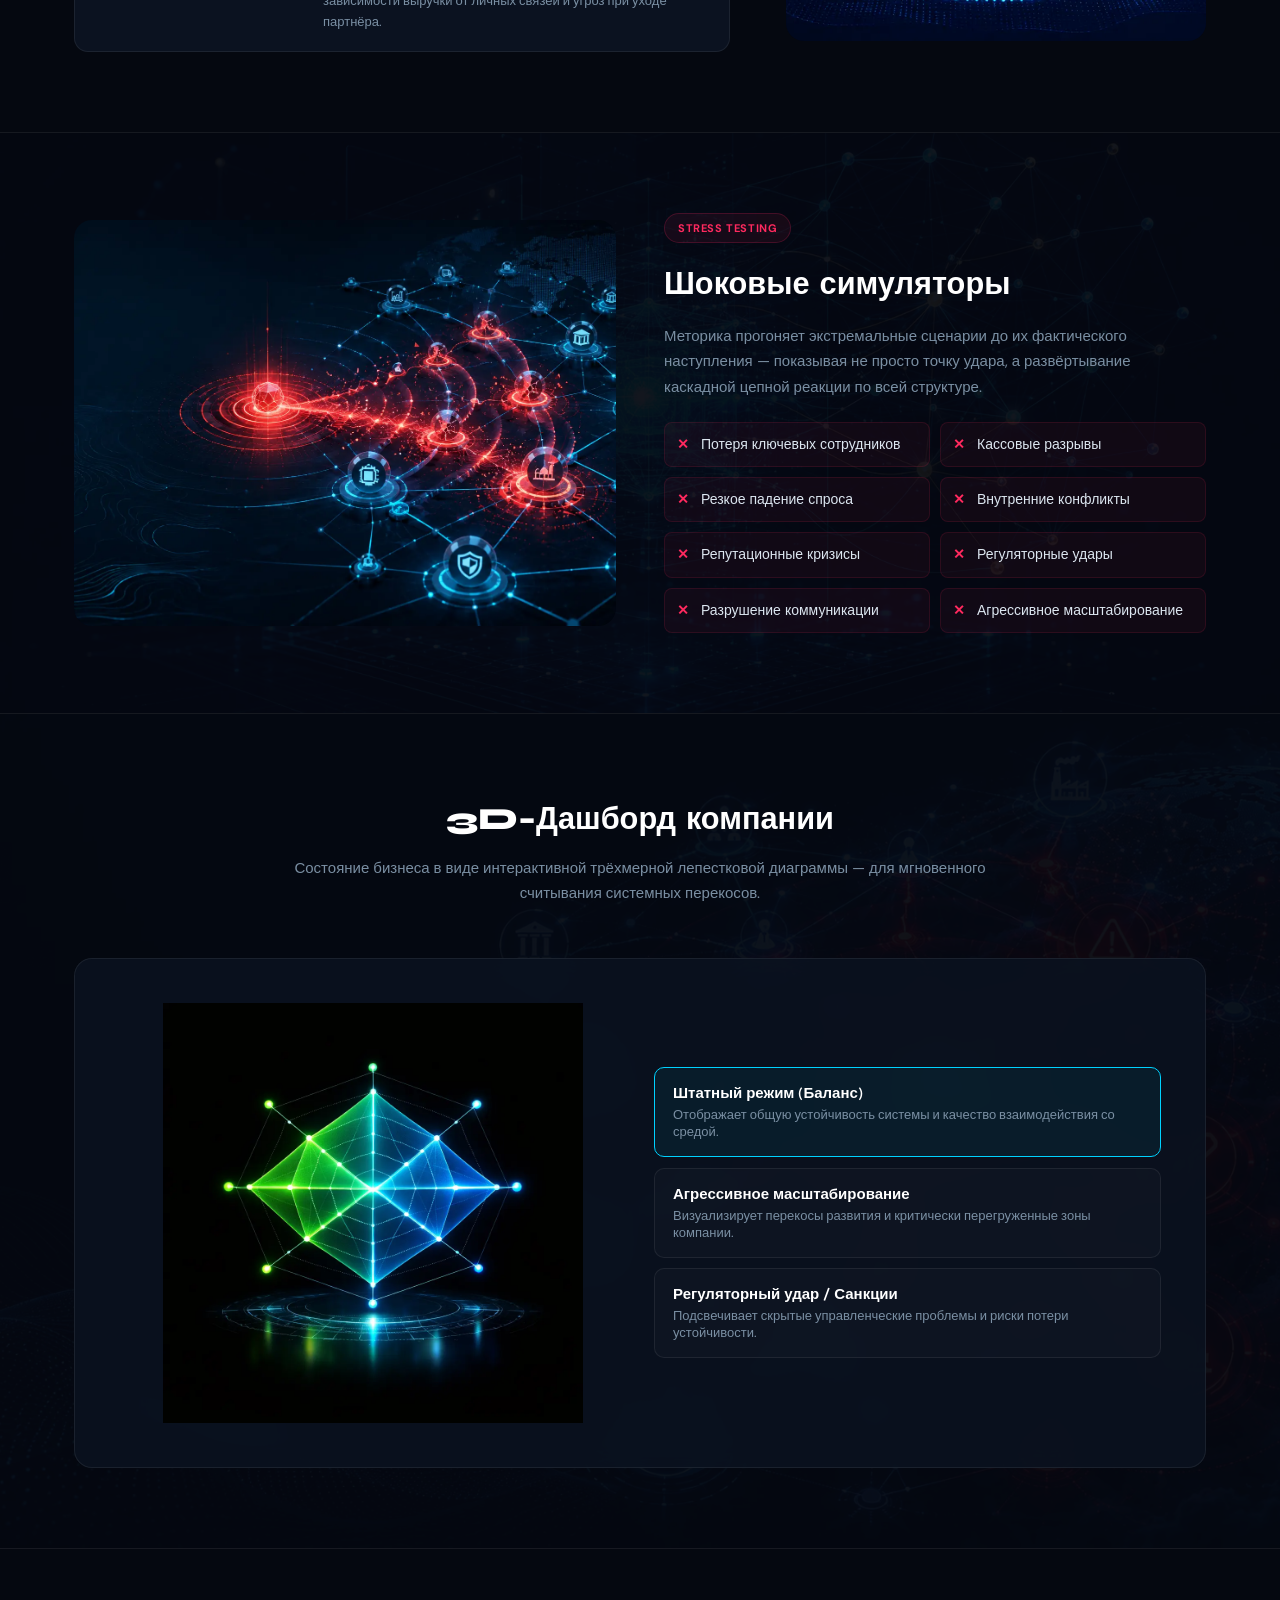
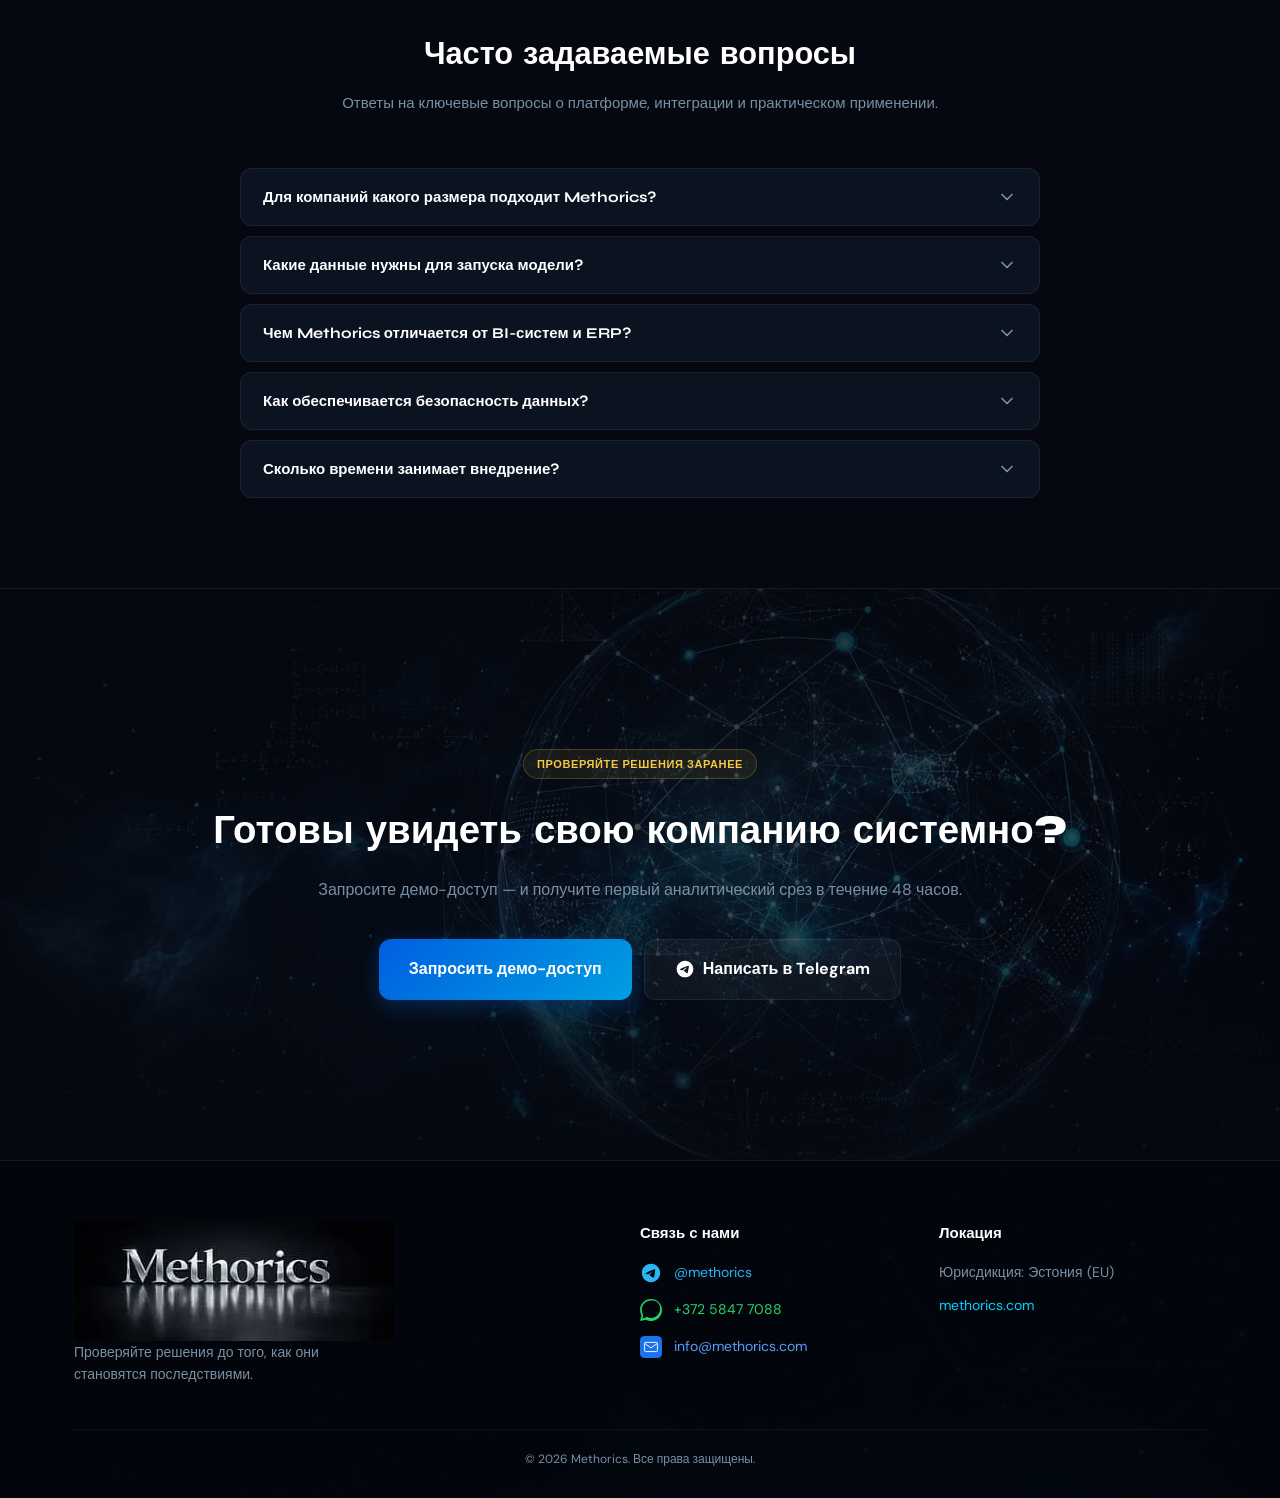
==== commit 65d1ea77: "Update index.html" ====
--- a/index.html
+++ b/index.html
@@ -463,7 +463,13 @@
             color: var(--text-muted); font-size: 14px; transition: color .18s;
         }
         .contact-list a:hover { color: #fff; }
-        .contact-list .icon { width: 36px; height: 36px; flex: 0 0 36px; border-radius: 50%; }
+        .contact-list .icon { width: 22px; height: 22px; flex: 0 0 22px; }
+        .contact-list li:nth-child(1) a { color: #29B6F6; }
+        .contact-list li:nth-child(1) a:hover { color: #7dd8ff; }
+        .contact-list li:nth-child(2) a { color: #25D366; }
+        .contact-list li:nth-child(2) a:hover { color: #5feba0; }
+        .contact-list li:nth-child(3) a { color: #5b9cf6; }
+        .contact-list li:nth-child(3) a:hover { color: #8ab8ff; }
         @media (prefers-reduced-motion: reduce) {
             html { scroll-behavior: auto; }
             *, *::before, *::after { transition: none !important; animation: none !important; }
@@ -824,7 +830,7 @@
                 <p>Запросите демо-доступ — и получите первый аналитический срез в течение 48 часов.</p>
                 <div class="cta-row" style="justify-content:center;">
                     <a href="#contacts" class="btn btn-lg">Запросить демо-доступ</a>
-                    <a href="https://t.me/methorics" class="btn btn-secondary btn-lg" target="_blank" rel="noopener">✈ Написать в Telegram</a>
+                    <a href="https://t.me/methorics" class="btn btn-secondary btn-lg" target="_blank" rel="noopener"><svg width="20" height="20" viewBox="0 0 24 24" fill="white"><path d="M12 2C6.48 2 2 6.48 2 12s4.48 10 10 10 10-4.48 10-10S17.52 2 12 2zm4.64 6.8c-.15 1.58-.8 5.42-1.13 7.19-.14.75-.42 1-.68 1.03-.58.05-1.02-.38-1.58-.75-.88-.58-1.38-.94-2.23-1.5-.99-.65-.35-1.01.22-1.59.15-.15 2.71-2.48 2.76-2.69a.2.2 0 0 0-.05-.18c-.06-.05-.14-.03-.21-.02-.09.02-1.49.95-4.22 2.79-.4.27-.76.41-1.08.4-.36-.01-1.04-.2-1.55-.37-.63-.2-1.12-.31-1.08-.66.02-.18.27-.36.74-.55 2.92-1.27 4.86-2.11 5.83-2.51 2.78-1.16 3.35-1.36 3.73-1.36.08 0 .27.02.39.12.1.08.13.19.14.27-.01.06.01.24 0 .24z"/></svg> Написать в Telegram</a>
                 </div>
             </div>
         </section>
@@ -848,21 +854,13 @@
                     <ul class="contact-list">
                         <li>
                             <a href="https://t.me/methorics" target="_blank" rel="noopener">
-                                <svg class="icon" viewBox="0 0 48 48" fill="none">
-                                    <circle cx="24" cy="24" r="24" fill="#29B6F6"/>
-                                    <path d="M10.5 23.5l6.8 2.6 2.6 8.4c.2.5.8.7 1.2.4l3.7-3a1 1 0 0 1 1.2 0l6.6 4.8c.5.3 1.1.1 1.3-.5l5.6-21.2c.2-.7-.5-1.4-1.2-1.1L10.5 22.2c-.7.3-.7 1.1 0 1.3z" fill="#fff"/>
-                                    <path d="M19.3 26.1l-.4 4.2c.3 0 .5-.1.7-.3l2.5-2.4 3.8 2.8" fill="#B0BEC5"/>
-                                    <path d="M19.3 26.1l9.3-5.8-6.8 7.2-.3 3.9" fill="#CFD8DC"/>
-                                </svg>
+                                <svg class="icon" viewBox="0 0 24 24" fill="currentColor"><path d="M12 2C6.48 2 2 6.48 2 12s4.48 10 10 10 10-4.48 10-10S17.52 2 12 2zm4.64 6.8c-.15 1.58-.8 5.42-1.13 7.19-.14.75-.42 1-.68 1.03-.58.05-1.02-.38-1.58-.75-.88-.58-1.38-.94-2.23-1.5-.99-.65-.35-1.01.22-1.59.15-.15 2.71-2.48 2.76-2.69a.2.2 0 0 0-.05-.18c-.06-.05-.14-.03-.21-.02-.09.02-1.49.95-4.22 2.79-.4.27-.76.41-1.08.4-.36-.01-1.04-.2-1.55-.37-.63-.2-1.12-.31-1.08-.66.02-.18.27-.36.74-.55 2.92-1.27 4.86-2.11 5.83-2.51 2.78-1.16 3.35-1.36 3.73-1.36.08 0 .27.02.39.12.1.08.13.19.14.27-.01.06.01.24 0 .24z"/></svg>
                                 @methorics
                             </a>
                         </li>
                         <li>
                             <a href="https://wa.me/37258477088" target="_blank" rel="noopener">
-                                <svg class="icon" viewBox="0 0 48 48" fill="none">
-                                    <circle cx="24" cy="24" r="24" fill="#25D366"/>
-                                    <path fill-rule="evenodd" clip-rule="evenodd" d="M34.5 13.4A14.7 14.7 0 0 0 24 9C16.3 9 10 15.3 10 23c0 2.5.6 4.8 1.8 6.9L10 39l9.4-2.5c2 1.1 4.2 1.7 6.6 1.7 7.7 0 14-6.3 14-14 0-3.7-1.5-7.2-4-9.8zM24 37.2c-2.1 0-4.2-.6-6-1.6l-.4-.3-4.3 1.1 1.1-4.2-.3-.4a11.7 11.7 0 0 1-1.8-6.3C12.3 16.9 17.6 11.3 24 11.3c3.2 0 6.1 1.2 8.3 3.4a11.6 11.6 0 0 1 3.4 8.3c0 6.5-5.3 12.2-11.7 12.2zm6.4-9.2c-.3-.2-2-.9-2.3-1-.3-.1-.5-.2-.7.2-.2.3-.8 1-.9 1.2-.2.2-.3.2-.6 0-1.7-.8-2.8-1.5-3.9-3.4-.3-.5.3-.5.8-1.5.1-.2 0-.4-.1-.5l-1-2.3c-.3-.6-.5-.5-.7-.5h-.6c-.2 0-.6.1-.9.4-.3.3-1.2 1.2-1.2 2.8s1.2 3.3 1.4 3.5c.2.2 2.4 3.6 5.7 5.1 2.1.9 2.9 1 4 .8.6-.1 2-.8 2.3-1.6.3-.8.3-1.4.2-1.6-.2-.1-.4-.2-.7-.3z" fill="#fff"/>
-                                </svg>
+                                <svg class="icon" viewBox="0 0 24 24" fill="currentColor"><path d="M.057 24l1.687-6.163c-1.041-1.804-1.588-3.849-1.587-5.946C.06 5.348 5.397.01 12.008.01c3.202.001 6.212 1.246 8.477 3.513 2.266 2.268 3.507 5.28 3.505 8.484-.004 6.657-5.34 11.997-11.953 11.997-2.005-.001-3.973-.502-5.713-1.455L0 24zm6.59-4.846c1.66.986 3.292 1.514 5.352 1.515 5.516 0 10.005-4.497 10.008-10.02.001-2.675-1.036-5.19-2.919-7.076C17.152 1.686 14.64 1.65 12.013 1.65c-5.522 0-10.012 4.496-10.015 10.022-.001 2.12.56 4.192 1.624 5.994L2.613 21.3l3.85-1.012z"/></svg>
                                 +372 5847 7088
                             </a>
                         </li>
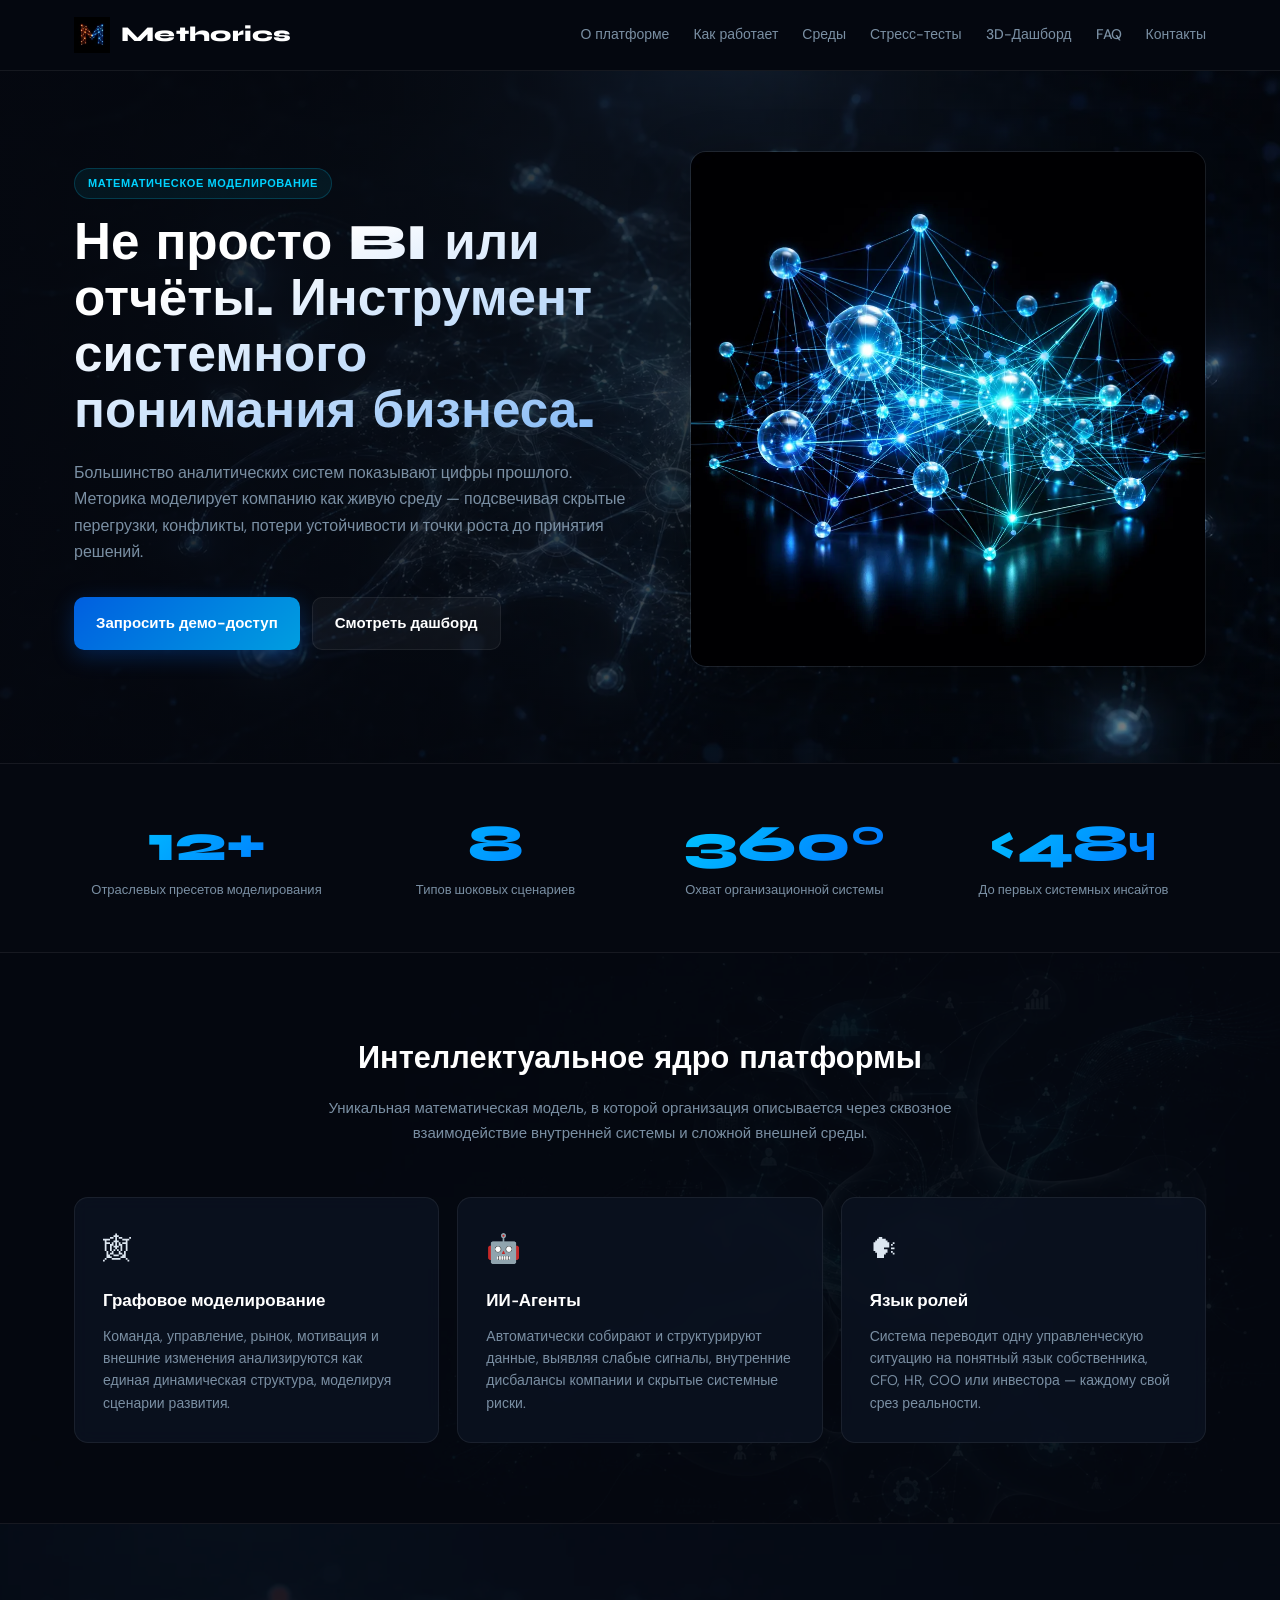
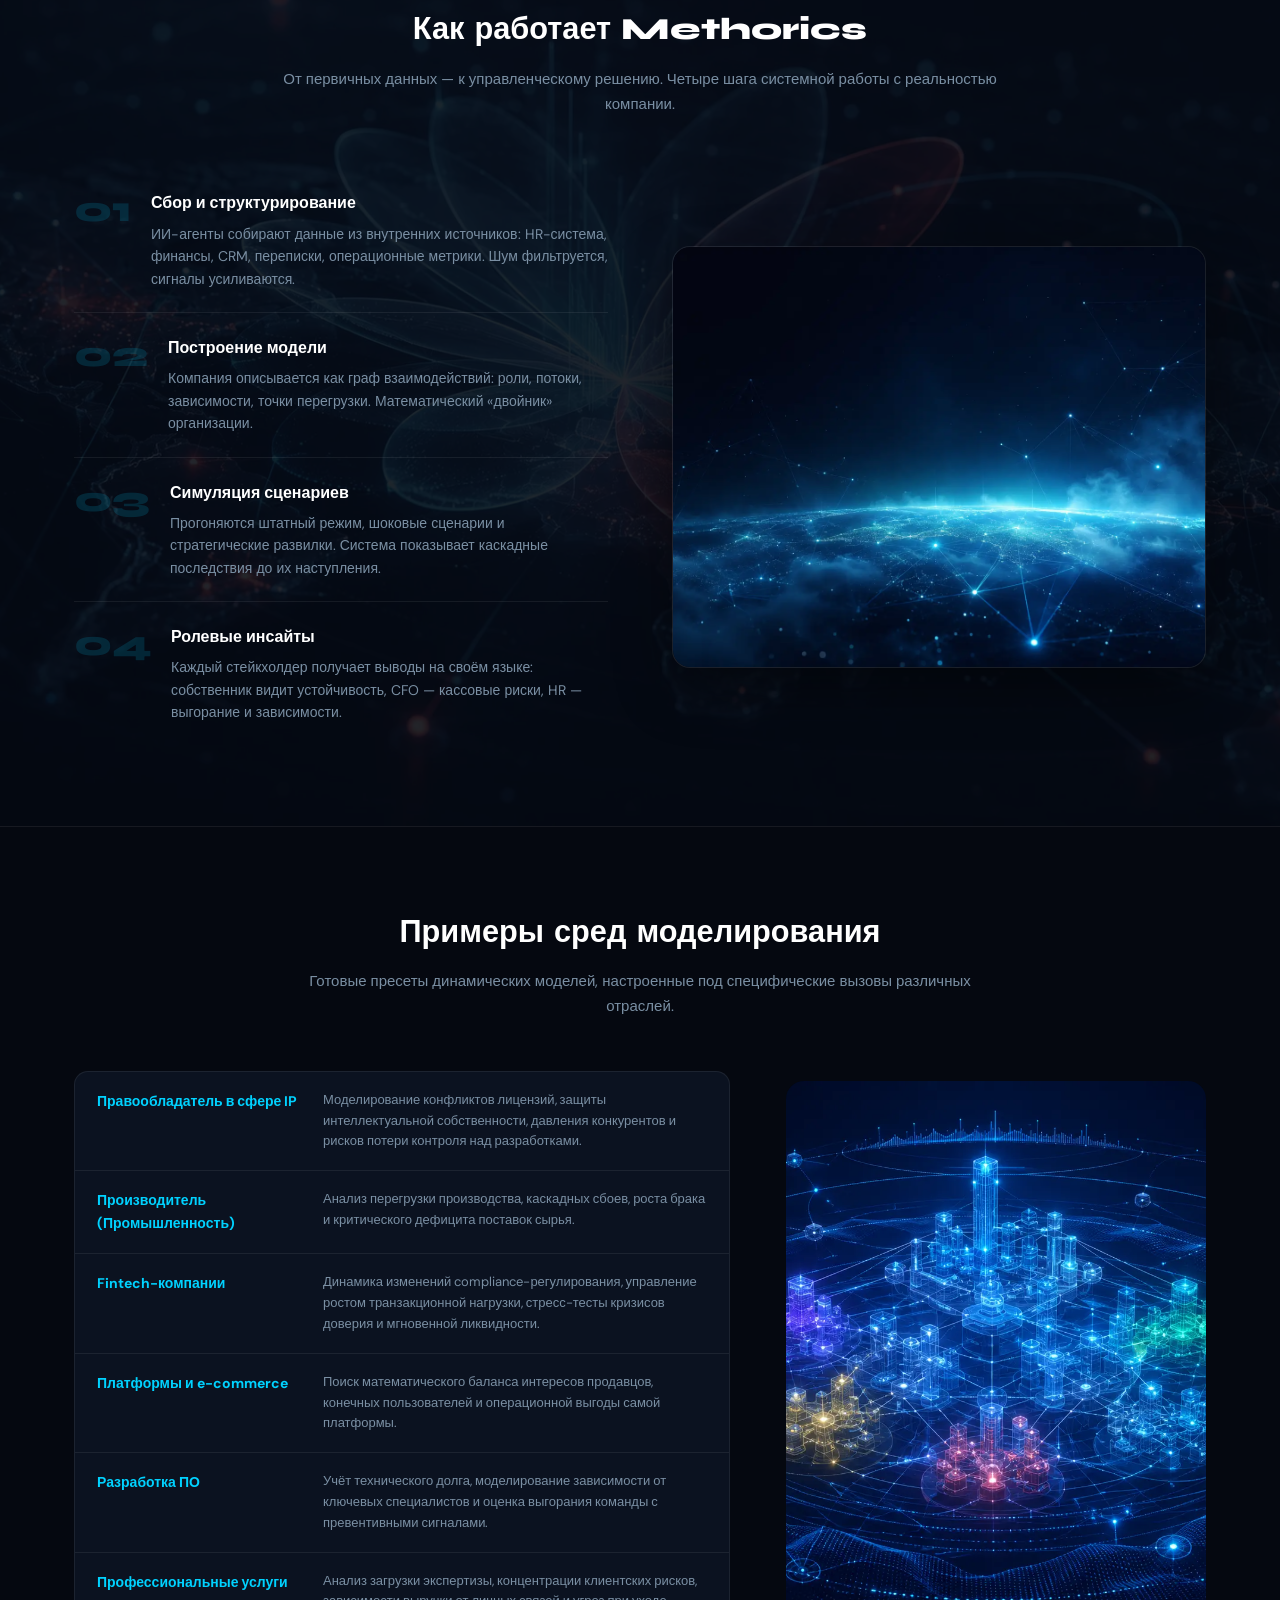
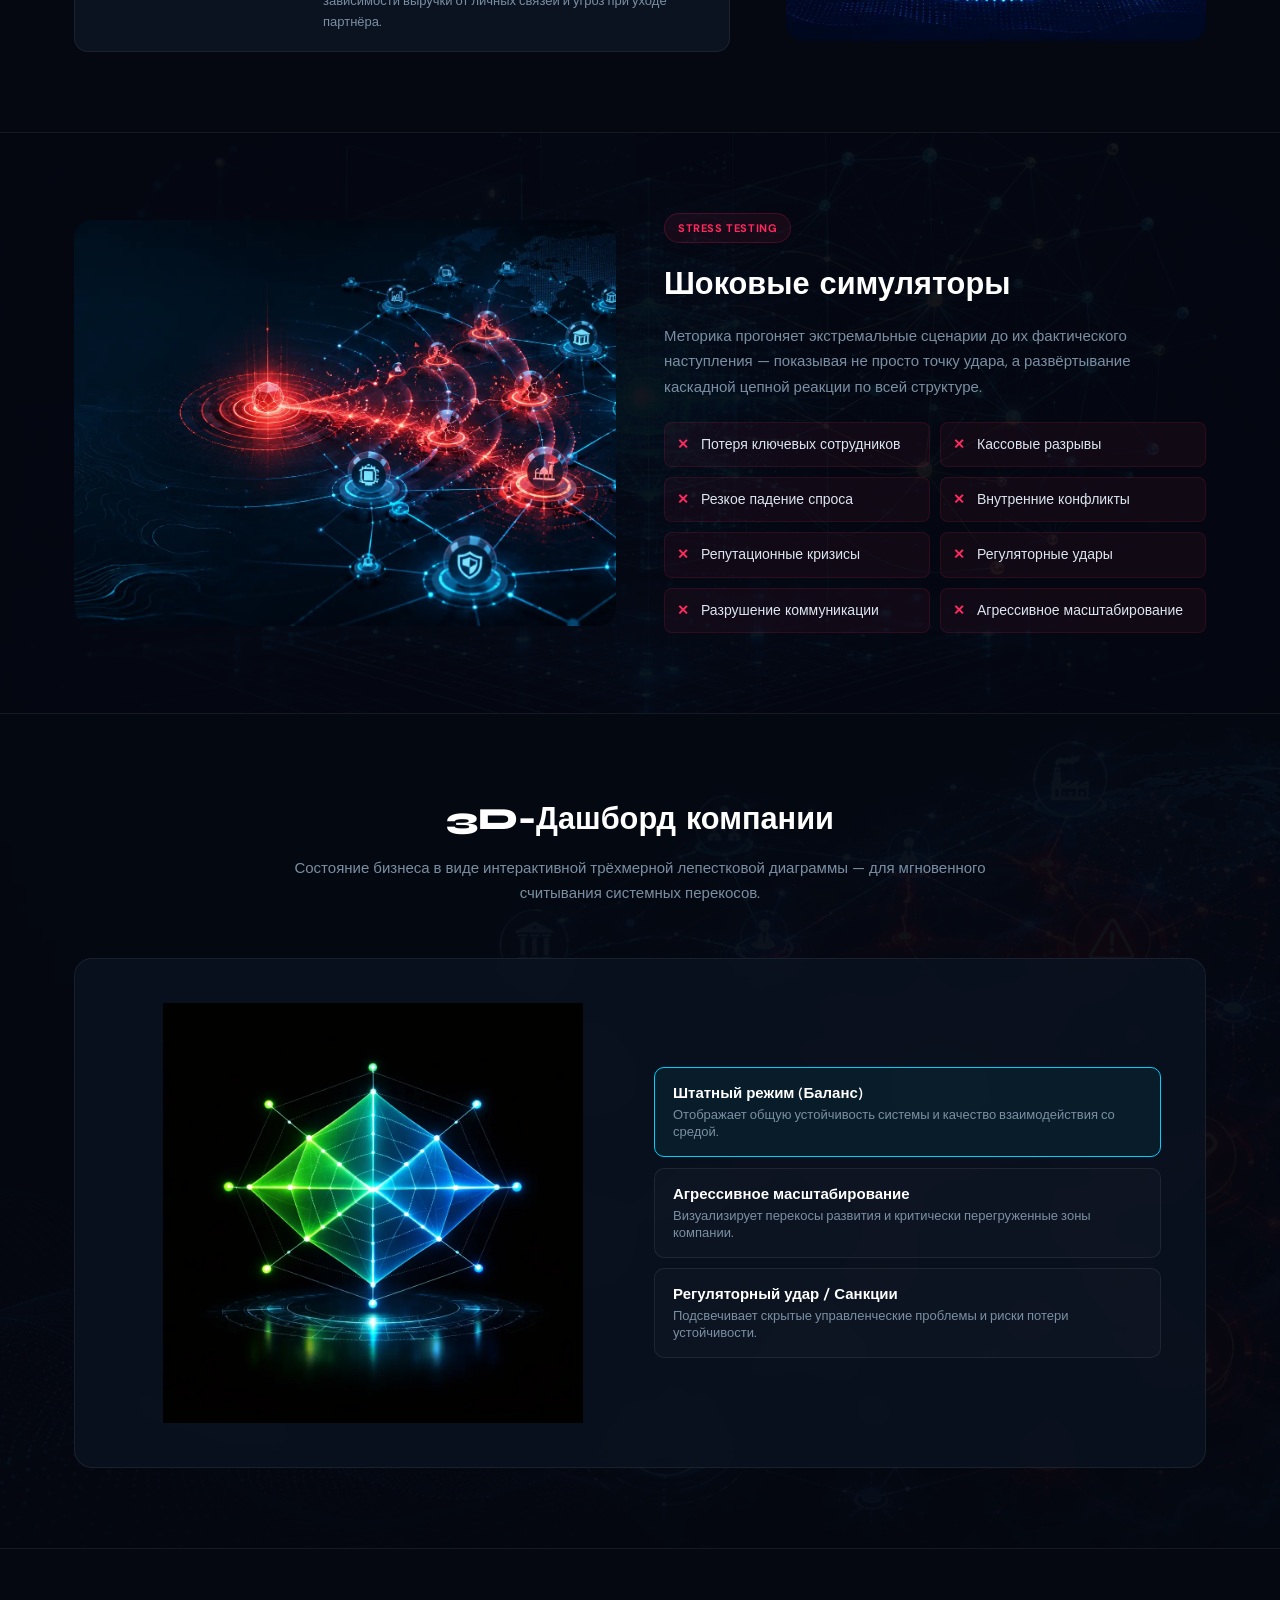
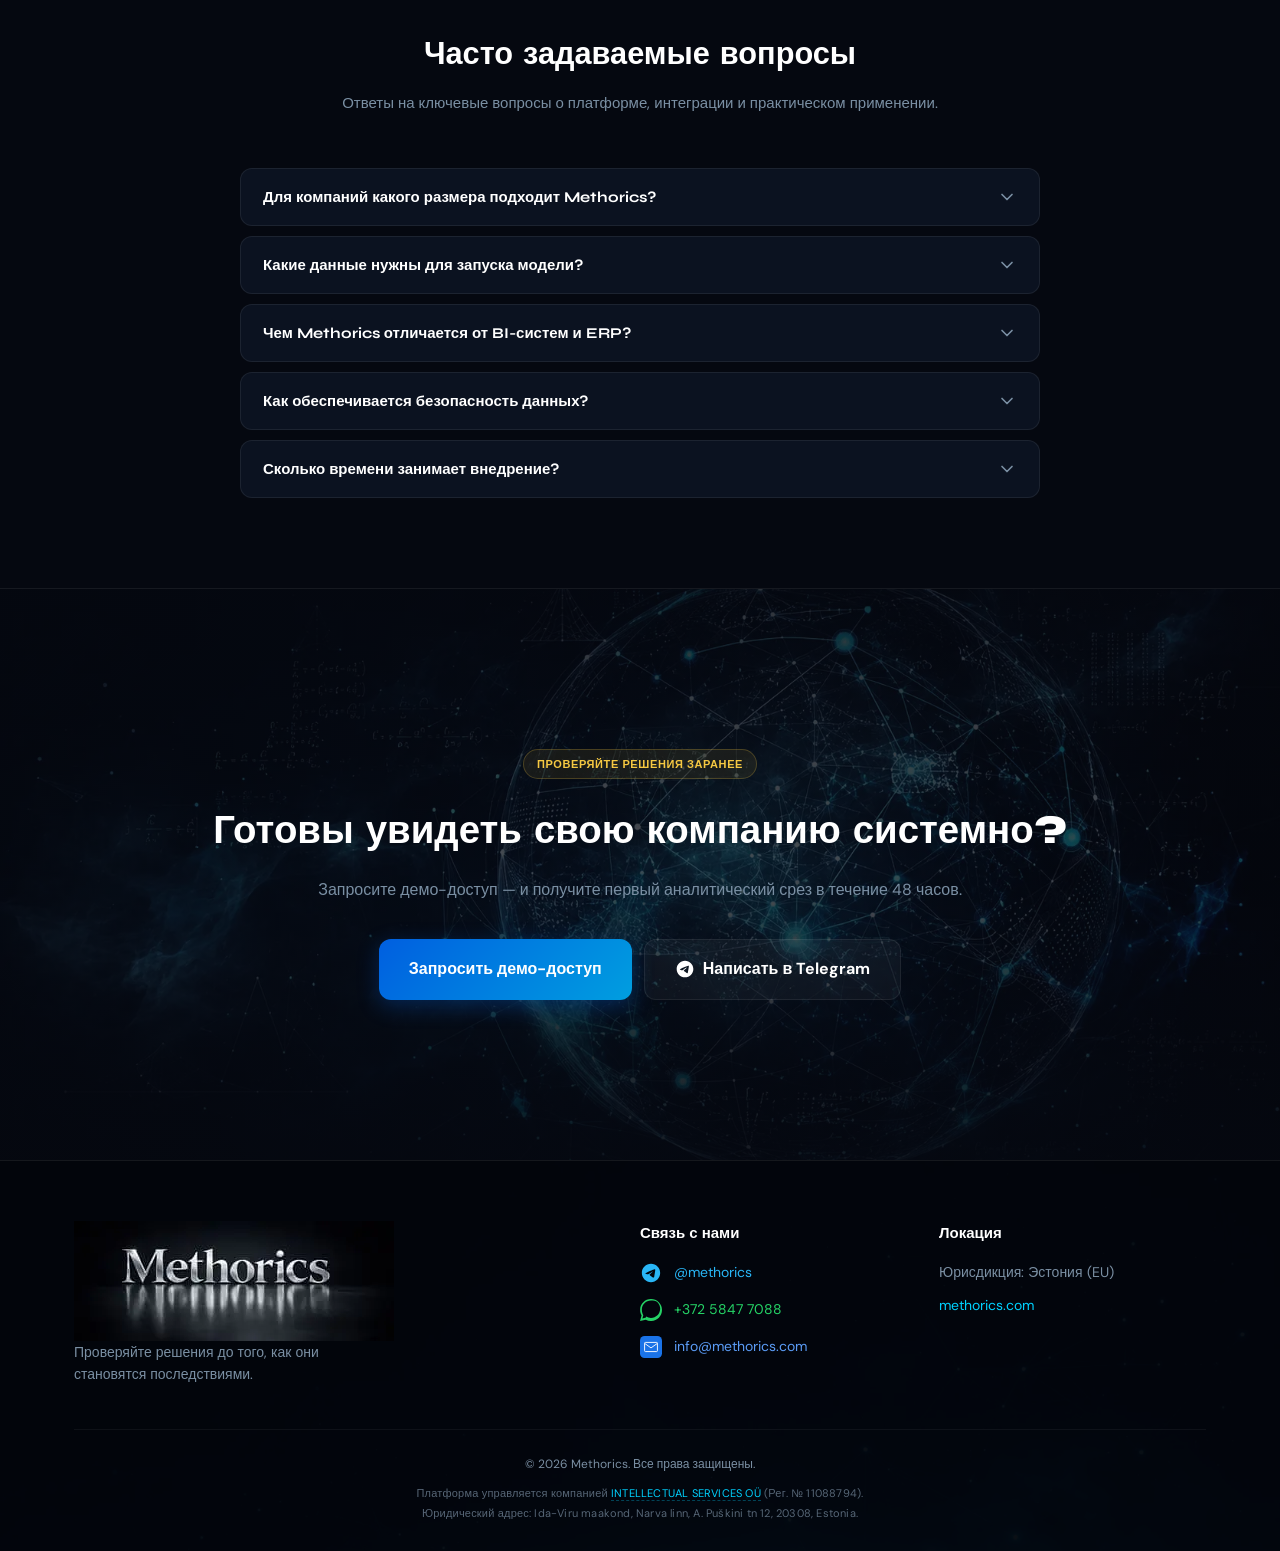
==== commit 499c98f4: "Update index.html Вставка INTELLECTUAL SERVICES" ====
--- a/index.html
+++ b/index.html
@@ -882,7 +882,26 @@
                     <a href="https://methorics.com" class="contact-link" style="color:var(--accent-blue);">methorics.com</a>
                 </div>
             </div>
-            <div class="footer-bottom">&copy; 2026 Methorics. Все права защищены.</div>
+            <div class="footer-bottom" style="line-height: 1.8; padding-top: 24px;">
+                <p style="margin-bottom: 8px;">&copy; 2026 Methorics. Все права защищены.</p>
+                <p style="font-size: 11px; color: rgba(122, 143, 163, 0.7); font-weight: 400; letter-spacing: 0.2px;">
+                    Платформа управляется компанией 
+                    <a href="https://www.inforegister.ee/11088794-INTELLECTUAL-SERVICES-OU/" 
+                       target="_blank" 
+                       rel="noopener noreferrer" 
+                       style="
+                           color: var(--accent-blue); 
+                           text-decoration: none; 
+                           border-bottom: 1px dashed rgba(0, 210, 255, 0.3);
+                           transition: color 0.18s ease, border-color 0.18s ease;
+                       "
+                       onmouseover="this.style.color='#fff'; this.style.borderColor='rgba(255,255,255,0.6)';"
+                       onmouseout="this.style.color='var(--accent-blue)'; this.style.borderColor='rgba(0, 210, 255, 0.3)';"
+                    >INTELLECTUAL SERVICES OÜ</a> 
+                    (Рег. № 11088794).<br>
+                    Юридический адрес: Ida-Viru maakond, Narva linn, A. Puškini tn 12, 20308, Estonia.
+                </p>
+            </div>
         </div>
     </footer>
 
